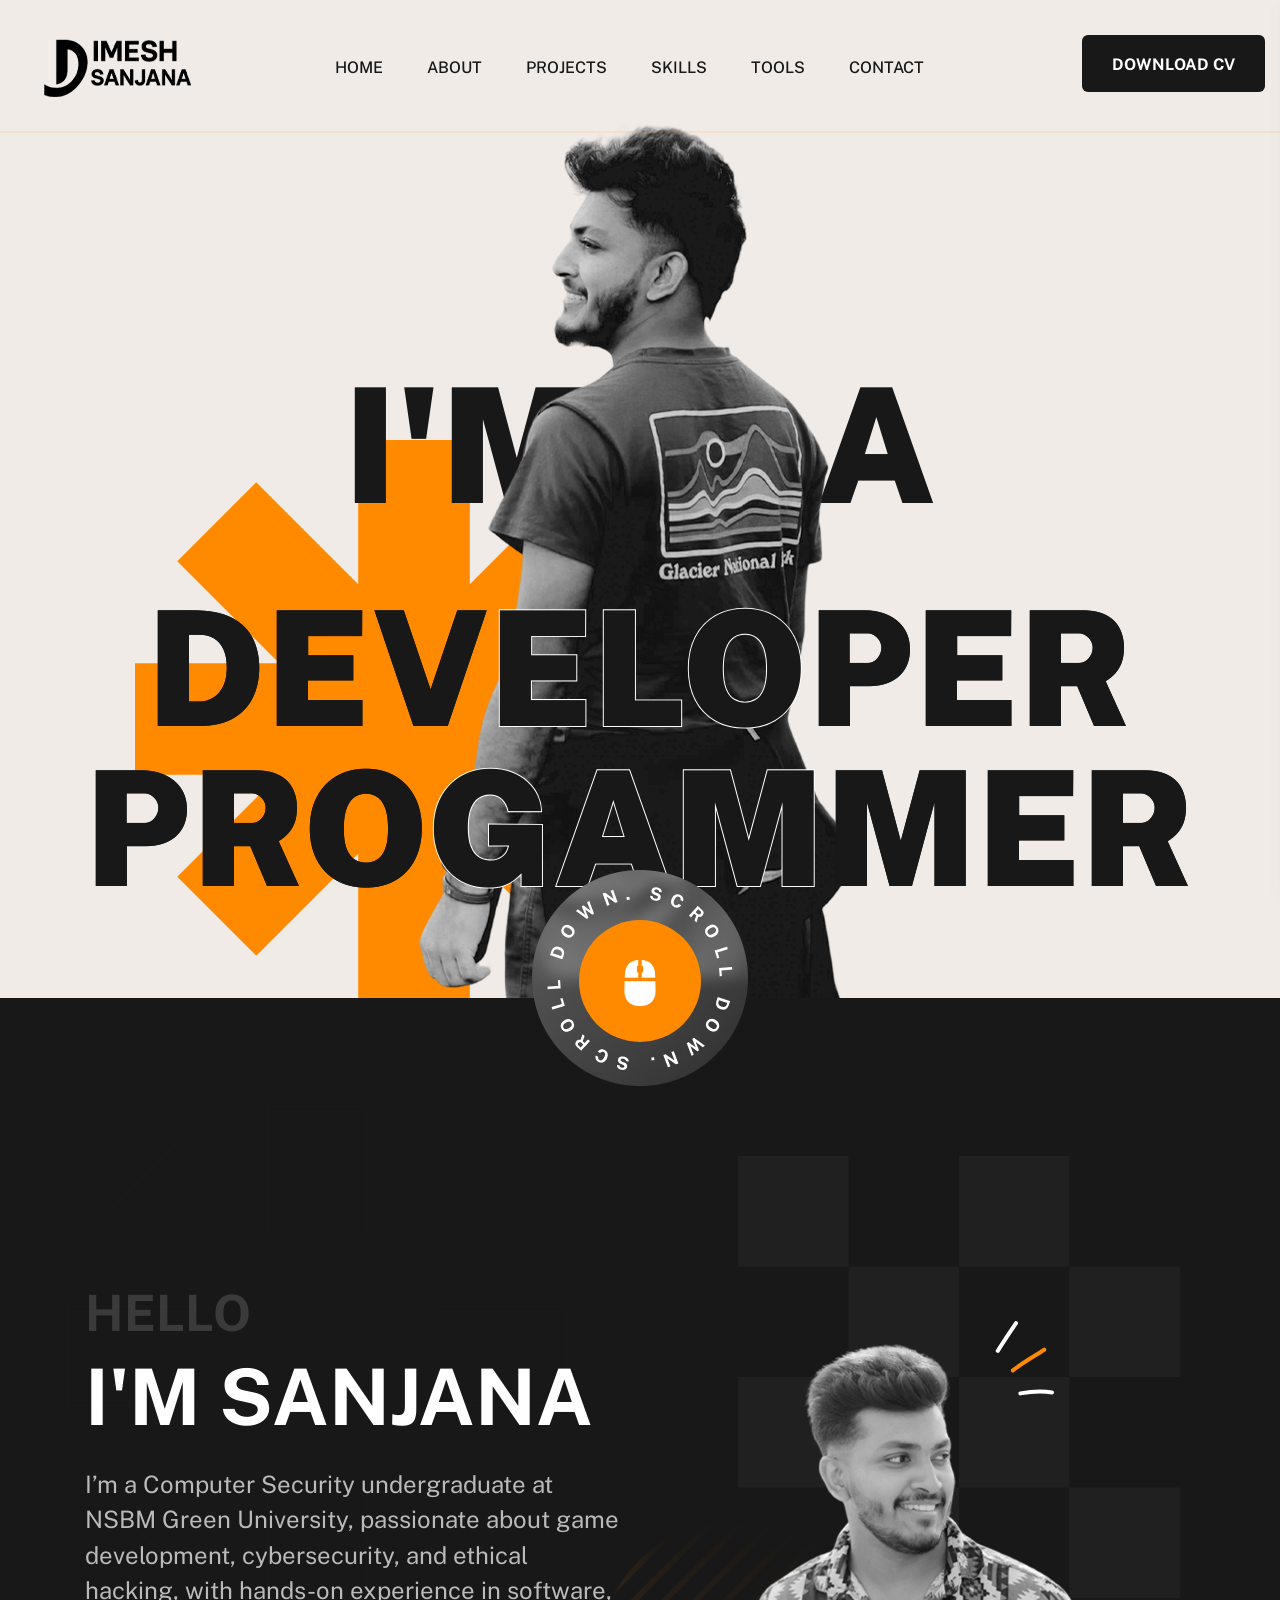
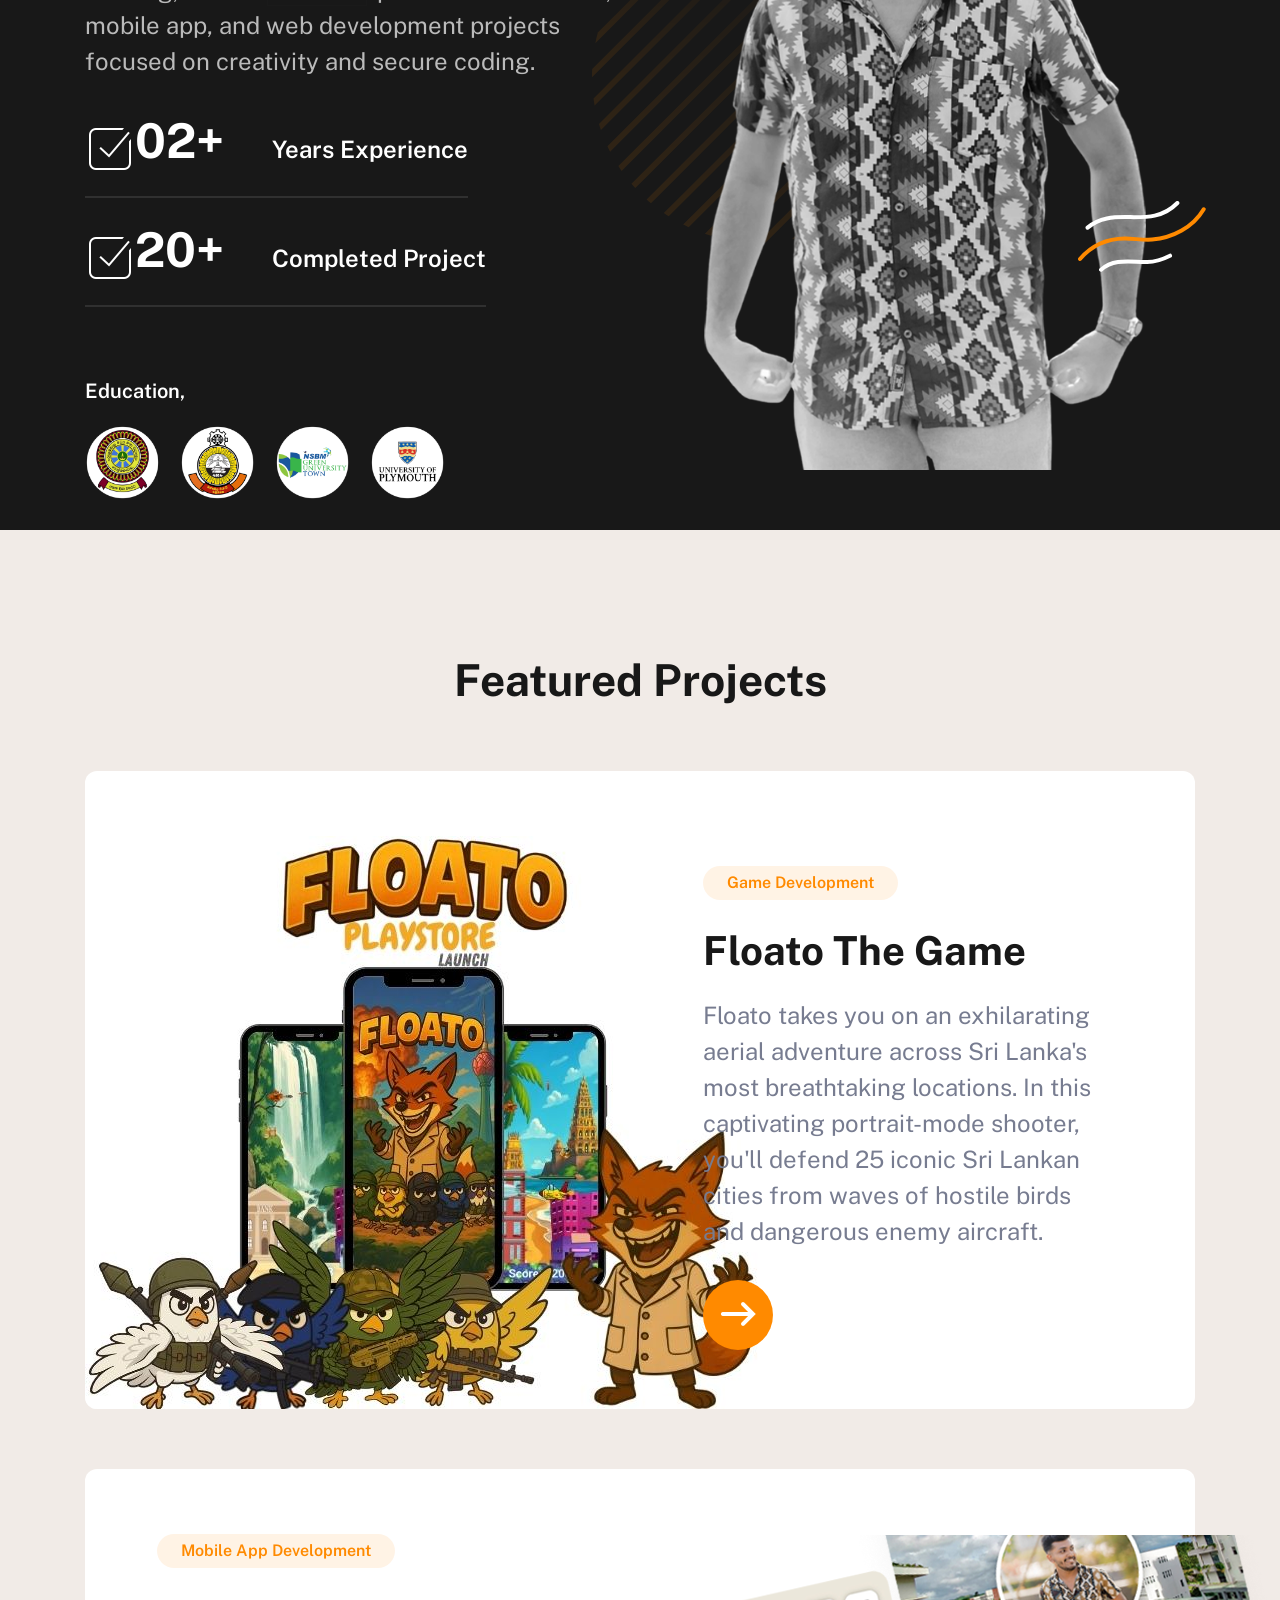
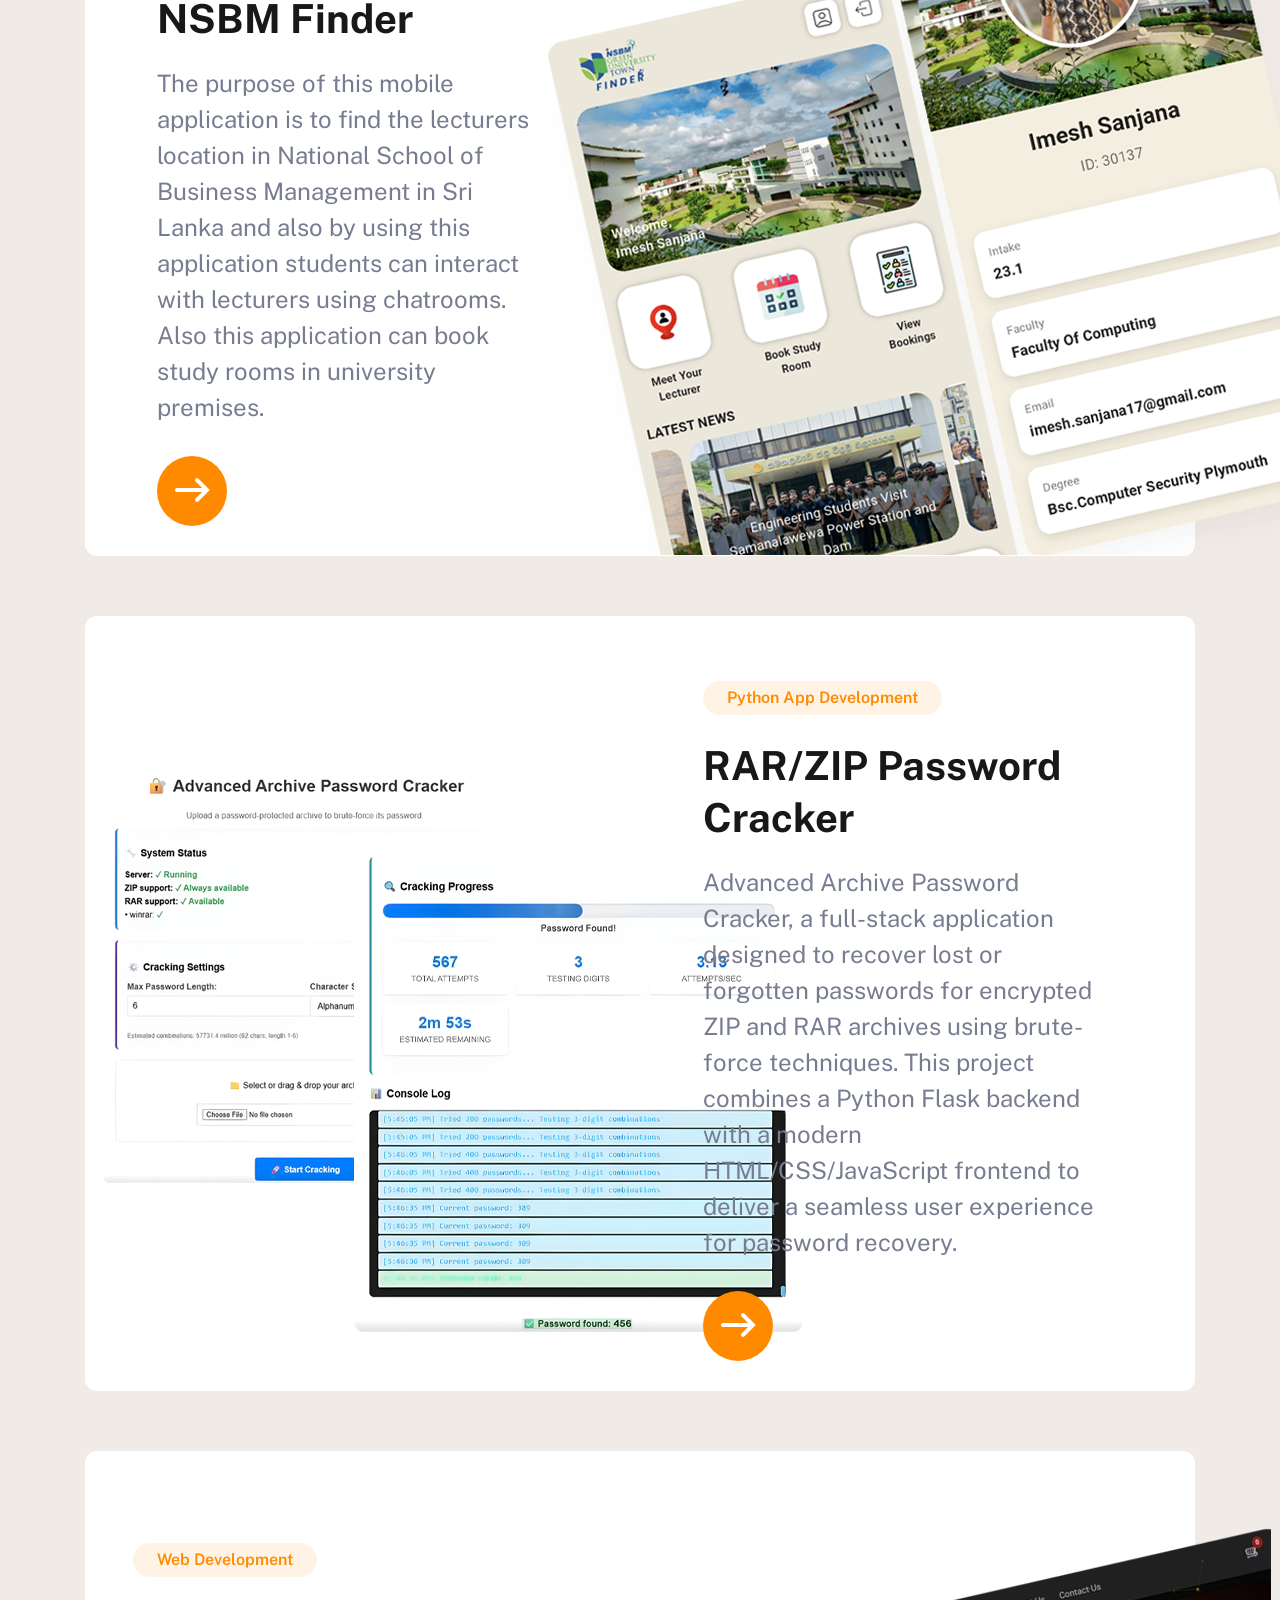
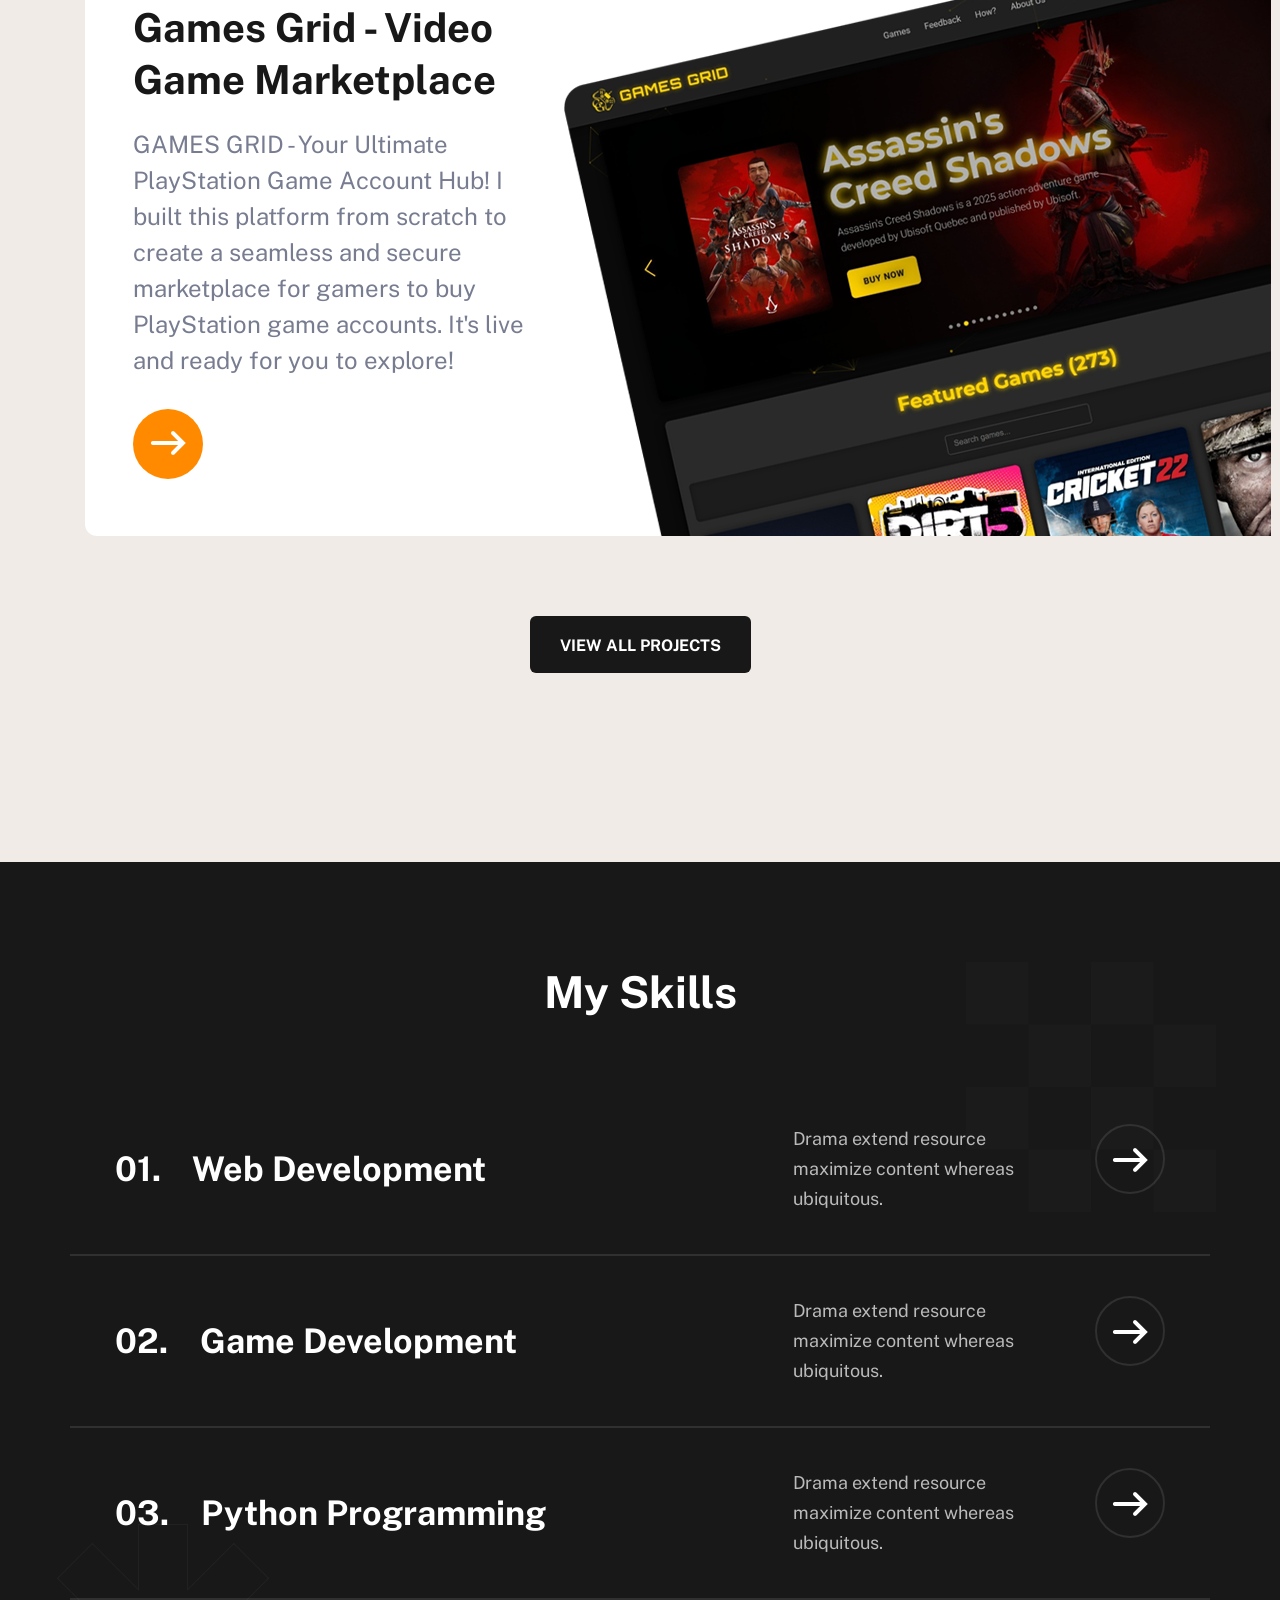
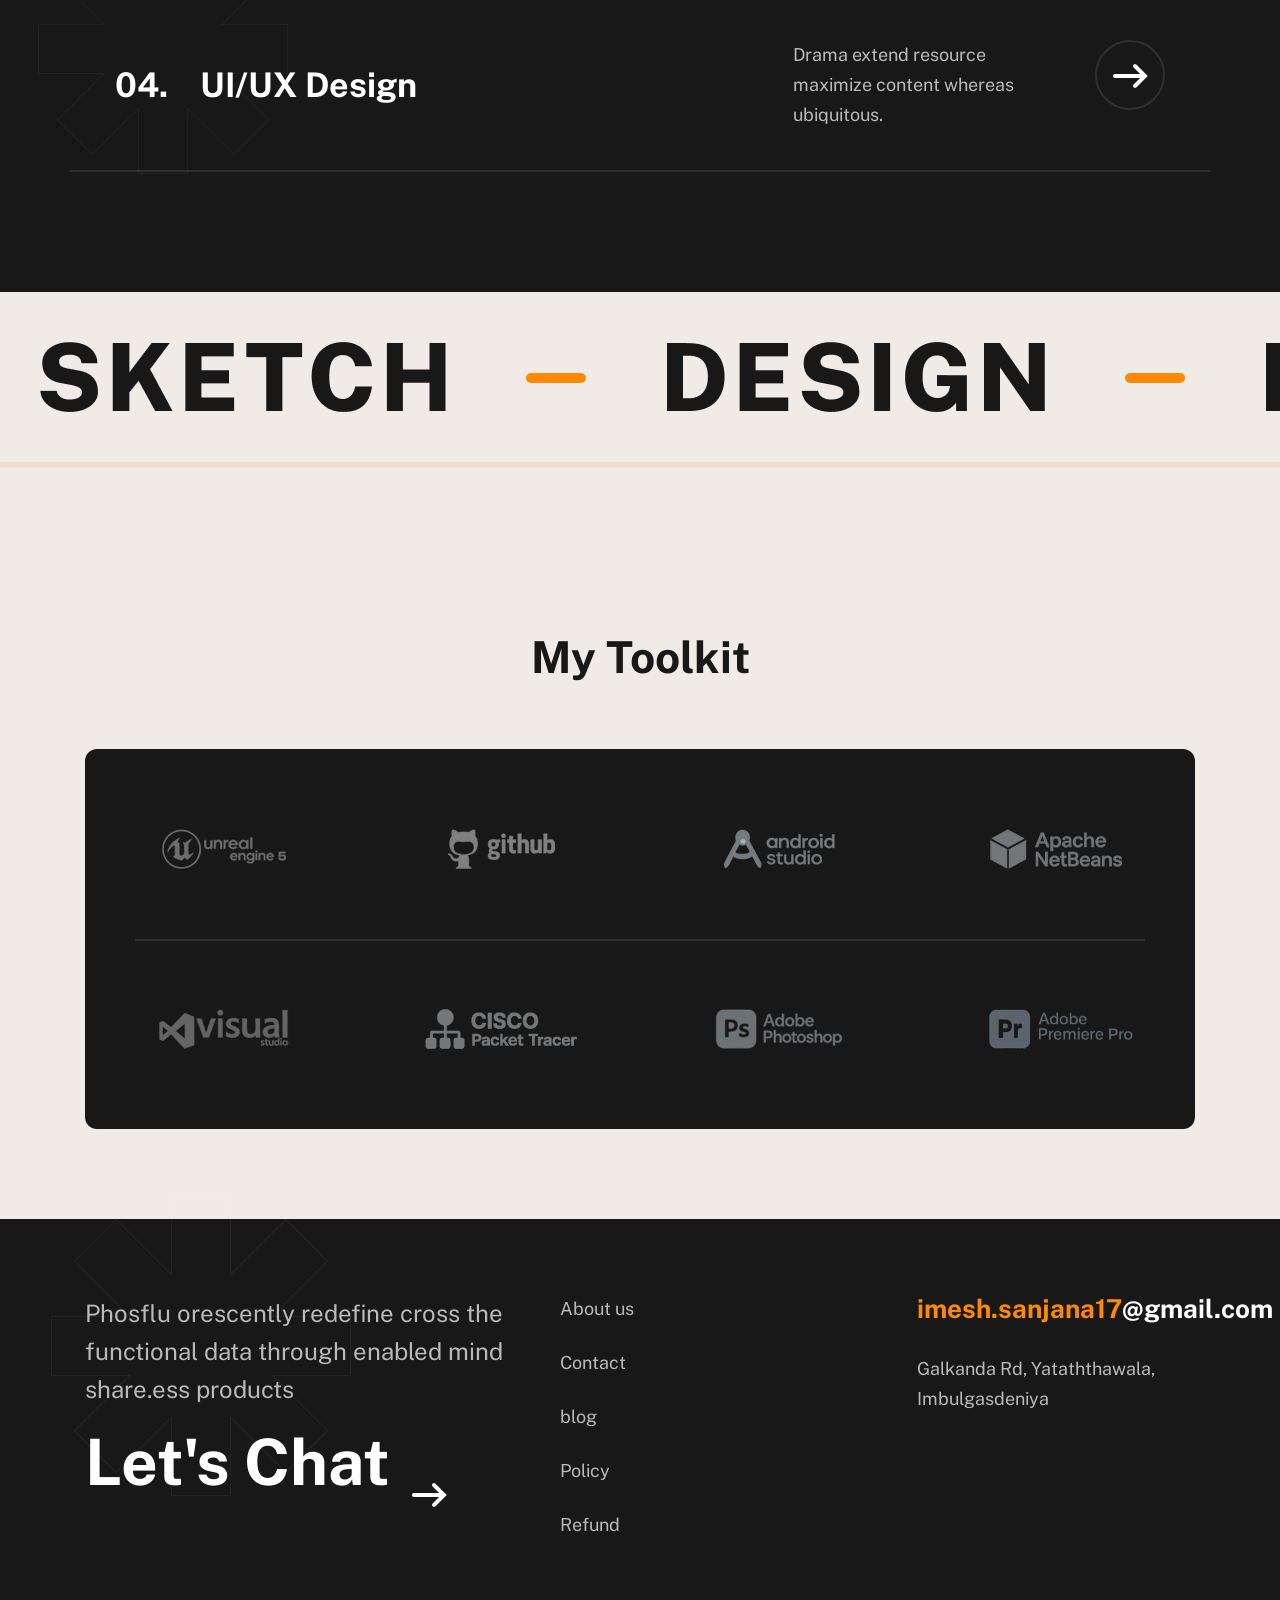
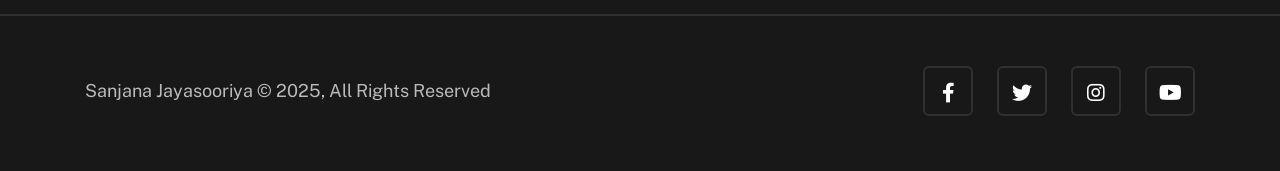
==== index.html @ 22bbf2f5 "nav bar replaced" ====
<!DOCTYPE html>
<html class="no-js" lang="en">

<head>
	<meta charset="utf-8" />
	<meta http-equiv="x-ua-compatible" content="ie=edge" />
	<meta name="keywords"
		content="agency, photography, business, company, consulting, corporate, creative, designer, digital marketing, elementor, industry, portfolio, studio, web design">
	<meta name="description"
		content="Qurifolio - Personal Portfolio HTML5 Template for all kinds of business, modern, multipurpose, personal, marketing,portfolio, online bussines, Ecommerce, Shop,website">
	<title>Portfolio - Imesh Sanjana</title>
	<meta property="og:site_name" content="Logistics">
	<meta property="og:url" content="">
	<meta property="og:type" content="website">
	<meta property="og:title" content="Qurifolio - Personal Portfolio HTML5 Template">
	<meta name='og:image' content='images/assets/ogg.png'>
	<!-- For IE -->
	<meta http-equiv="X-UA-Compatible" content="IE=edge">
	<!-- For Resposive Device -->
	<meta name="viewport" content="width=device-width, initial-scale=1.0">
	<!-- For Window Tab Color -->
	<!-- Chrome, Firefox OS and Opera -->
	<meta name="theme-color" content="#913BFF">
	<!-- Windows Phone -->
	<meta name="msapplication-navbutton-color" content="#913BFF">
	<!-- iOS Safari -->
	<meta name="apple-mobile-web-app-status-bar-style" content="#913BFF">

	<!-- <link rel="manifest" href="site.webmanifest" /> -->
	<link rel="shortcut icon" type="image/x-icon" href="/assets/img/favicon.png" />
	<!-- Place favicon.ico in the root directory -->

	<!-- CSS here -->
	<link rel="stylesheet" href="assets/css/bootstrap.min.css" />
	<link rel="stylesheet" href="assets/fonts/bootstrap-icons/font-css.css" />
	<link rel="stylesheet" href="assets/css/animate.min.css" />
	<link rel="stylesheet" href="assets/css/slick.css" />
	<link rel="stylesheet" href="assets/css/all.min.css" />
	<link rel="stylesheet" href="assets/css/nice-select.css" />
	<link rel="stylesheet" href="assets/css/magnific-popup.css" />
	<link rel="stylesheet" href="assets/css/metisMenu.css" />
	<link rel="stylesheet" href="assets/css/aos.css" />
	<link rel="stylesheet" href="assets/css/spacing.css" />
	<link rel="stylesheet" href="assets/css/main.css" />
	
	<style>
	/* Smooth scrolling for the entire page */
	html {
		scroll-behavior: smooth;
	}
	</style>
</head>

<body class="light-bg">
	<!-- main-page-wrapper start -->
	<div class="main-page-wrapper">
		<!--[if lte IE 9]> <p class="browserupgrade"> You are using an <strong>outdated</strong> browser. Please <a href="https://browsehappy.com/">upgrade your browser</a> to improve your experience and security. </p> <![endif]-->

		<!-- Add your site or application content here -->



		<!-- preloader -->
		<div id="preloader">
			<div class="preloader">
				<span></span>
				<span></span>
			</div>
		</div>
		<!-- preloader end  -->


		<!-- offcanvas start  -->
		<div class="offcanvas offcanvas-top theme-bg" tabindex="-1" id="offcanvasTop">
			<div class="offcanvas-header">
				<a data-bs-dismiss="offcanvas" aria-label="Close">
					<i class="fas fa-times search-close" id="search-close"></i>
				</a>
			</div>
			<div class="offcanvas-body">
			</div>
		</div>
		<!-- offcanvas end  -->


		<!-- header-area start -->
		<header class="theme-main-menu theme-menu-one pt-35 pb-30">
			<div class="main-header-area">
				<div class="container-fluid">
					<div class="row align-items-center">
						<div class="col-xl-3 col-lg-2 col-6">
							<div class="logo-area">
								<a class="black-logo" href="#home"><img src="assets/img/logo/header-logo-1.png"
										alt="Header-logo"></a>
							</div>
						</div>
						<div class="col-xl-7 col-lg-7 col-6 d-none d-lg-block">
							<div class="main-menu d-none d-lg-block ps-xxl-5">
								<nav id="mobile-menu">
									<ul class="menu-list ps-0">
										<li>
											<a href="#home">Home</a>
										</li>
										<li>
											<a href="#about">About</a>
										</li>
										<li>
											<a href="#projects">Projects</a>
										</li>
										<li>
											<a href="#skills">Skills</a>
										</li>
										<li>
											<a href="#tools">Tools</a>
										</li>
										<li>
											<a href="#footer">Contact</a>
										</li>
									</ul>
								</nav>
							</div>
						</div>
						<div class="col-xl-2 col-lg-3 col-6">
							<div class="right-nav d-flex align-items-center justify-content-end">
								<div class="quote__btn d-none d-sm-inline-block">
									<a href="#" class="ht_btn">Download CV</a>
								</div>
								<div class="search-area me-4 d-none">
									<a class="search_input" href="#" data-bs-toggle="offcanvas"
										data-bs-target="#offcanvasTop" aria-controls="offcanvasTop">
										<i class="bi bi-search"></i>
									</a>
								</div>
								<div class="hamburger-menu d-lg-none d-md-inline-block ms-3">
									<a class="round-menu" href="javascript:void(0);">
										<div class="line"></div>
									</a>
								</div>
							</div>
						</div>
					</div>
				</div>
			</div>
			<!-- /.theme-main-menu -->
		</header>
		<!-- header-area end -->

		<!-- slide-bar start -->
		<aside class="slide-bar">
			<div class="close-mobile-menu">
				<a href="javascript:void(0);">
					<i class="fas fa-times"></i>
				</a>
			</div>
			<!-- offset-sidebar start -->
			<div class="offset-sidebar">
				<div class="offset-widget offset-logo mb-30">
					<a href="#home">
						<img src="assets/img/logo/header-logo-2.png" alt="logo">
					</a>
				</div>
				<div class="mobile-menu"></div>
				<div class="offset-widget mb-40">
				</div>
				<!-- <div class="login-btn text-center">
					<a class="ht_btn w-100" href="login.html">Login</a>
				</div> -->
			</div>
			<!-- offset-sidebar end -->

		</aside>
		<div class="body-overlay"></div>
		<!-- slide-bar end -->

		<main>
			<!-- theme-main-banner start -->
			<section id="home" class="theme-main-banner position-relative pt-100 mt-265 pb-165 mt-md-100 pb-md-10">
				<div class="inner-content text-center pb-300 pb-md-10">
					<h1><span class="title-one">I'm ... A</span></h1> 
				</div>
				<div class="title-wrapper">
					<div class="title-two" data-text="Developer">Dev<span class="clipping-text">elo</span>per</div>
					<div class="title-two" data-text="Progammer">Pro<span class="clipping-text">gam</span>mer</div>
				</div>
				<div class="author-thumb">
					<img class="d-none d-lg-inline-block" src="assets/img/hero/author-thumb-1.png" alt="author">
					<img class="d-lg-none d-inline-block" src="assets/img/hero/author-md.png" alt="author">
				</div>
				<img class="shape_01 d-none d-lg-inline-block" src="assets/img/shape/star-1.svg" alt="shape">

				<a class="scroll-btn" href="#about">
					<img class="bg-round" src="assets/img/hero/sbutton.png" alt="shape">
					<div class="icon">
						<i class="bi bi-mouse"></i>
					</div>
				</a>
			</section>
			<!-- theme-main-banner end -->

			<!-- about-section start -->
			<section id="about"
    class="black-bg about-section black-soft-bg position-relative pt-285 pt-md-200 pt-xs-150">
    <img class="shape-01" src="assets/img/shape/star-2.svg" alt="">
    <img class="shape-02" src="assets/img/shape/square.svg" alt="shape">
    <div class="container">
        <div class="row align-items-center">
            <div class="col-lg-6">
                <div class="about-text-wrapper mb-30">
                    <div class="sub-title">Hello</div>
                    <h2 class="name-title mb-15">I'm Sanjana</h2>
                    <p>I’m a Computer Security undergraduate at NSBM Green University, passionate about game development, cybersecurity, and ethical hacking, with hands-on experience in software, mobile app, and web development projects focused on creativity and secure coding.</p>
                    <ul class="text-list">
                        <li><span>02+</span> Years Experience</li>
                        <li><span>20+</span> Completed Project</li>
                    </ul>
                    <div class="college-logos">
                        <h4 class="logo-title">Education,</h4>
                        <div class="logo-grid">
                            <img src="assets/img/logo/central.png" alt="College Logo 1">
                            <img src="assets/img/logo/pinnawala.png" alt="College Logo 2">
                            <img src="assets/img/logo/nsbm.png" alt="College Logo 3">
							<img src="assets/img/logo/plymouth.png" alt="College Logo 4">
                        </div>
                    </div>
                </div>
            </div>
            <div class="col-lg-6">
                <div class="about-img-wrapper">
                    <img class="img-fluid" src="assets/img/about/about-1.png" alt="about">
                    <img class="shape-03" src="assets/img/shape/round-bg-1.svg" alt="shape">
                    <img class="shape-04" src="assets/img/shape/pattern-1.svg" alt="shape">
                    <img class="shape-05" src="assets/img/shape/pattern-2.svg" alt="shape">
                </div>
            </div>
        </div>
    </div>
</section>
			<!-- about-section end -->

			<!-- project-section start -->
			<section id="projects" class="project-section pt-120 pb-180 pt-100 pb-lg-100">
				<div class="container">
					<h2 class="wrapper-title text-center mb-60">Featured Projects</h2>
					<div class="text-wrapper white-bg pt-65 mb-60">
						<div class="row align-items-center">
							<div class="col-lg-6 order-lg-2">
								<div class="text-wrapper-one ps-3 px-xl-5 me-xl-5 ms-xxl-4 mb-30">
									<div class="upper-title mb-25">Game Development</div>
									<h2 class="section-title mb-20">Floato The Game</h2>
									<p>Floato takes you on an exhilarating aerial adventure across Sri Lanka's most breathtaking locations. In this captivating portrait-mode shooter, you'll defend 25 iconic Sri Lankan cities from waves of hostile birds and dangerous enemy aircraft.
										</p>
									<a class="ht-btn-two" href="floato.html"><i
											class="bi bi-arrow-up-right"></i></a>
								</div>
							</div>
							<div class="col-lg-6">
								<div class="text-img">
									<img src="assets/img/gallery/img-1.jpg" alt="gallery">
								</div>
							</div>
						</div>
					</div>
					<div class="text-wrapper white-bg pt-65 mb-60">
						<div class="row align-items-center">
							<div class="col-xl-5 col-lg-6">
								<div class="text-wrapper-one ps-3 ps-lg-5 ms-xl-4 mb-30">
									<div class="upper-title mb-25">Mobile App Development</div>
									<h2 class="section-title mb-20">NSBM Finder</h2>
									<p>The purpose of this mobile application is to find the lecturers location in National School of Business Management in Sri Lanka and also by using this application students can interact with lecturers using chatrooms. Also this application can book study rooms in university premises.</p>
									<a class="ht-btn-two" href="project-details.html"><i
											class="bi bi-arrow-up-right"></i></a>
								</div>
							</div>
							<div class="col-xl-7 col-lg-6">
								<div class="text-img">
									<img class="webdesign" src="assets/img/gallery/img-2.png" alt="gallery">
								</div>
							</div>
						</div>
					</div>
					<div class="text-wrapper white-bg pt-65 mb-60">
						<div class="row align-items-center">
							<div class="col-lg-6 order-lg-2">
								<div class="text-wrapper-one ps-3 px-xl-5 me-xl-5 ms-xxl-4 mb-30">
									<div class="upper-title mb-25">Python App Development</div>
									<h2 class="section-title mb-20">RAR/ZIP Password Cracker</h2>
									<p>Advanced Archive Password Cracker, a full-stack application designed to recover lost or forgotten passwords for encrypted ZIP and RAR archives using brute-force techniques. This project combines a Python Flask backend with a modern HTML/CSS/JavaScript frontend to deliver a seamless user experience for password recovery.</p>
									<a class="ht-btn-two" href="project-details.html"><i
											class="bi bi-arrow-up-right"></i></a>
								</div>
							</div>
							<div class="col-lg-6">
								<div class="text-img">
									<img src="assets/img/gallery/img-4.png" alt="gallery">
								</div>
							</div>
						</div>
					</div>
					<div class="text-wrapper white-bg pt-65 mb-60">
						<div class="row align-items-center">
							<div class="col-xl-5 col-lg-6">
								<div class="text-wrapper-one ps-3 ps-lg-5 ms-xxl-4 mb-30">
									<div class="upper-title mb-25">Web Development</div>
									<h2 class="section-title mb-20">Games Grid - Video Game Marketplace</h2>
									<p>GAMES GRID - Your Ultimate PlayStation Game Account Hub!
I built this platform from scratch to create a seamless and secure marketplace for gamers to buy PlayStation game accounts. It's live and ready for you to explore!</p>
									<a class="ht-btn-two" href="project-details.html"><i
											class="bi bi-arrow-up-right"></i></a>
								</div>
							</div>
							<div class="col-xl-7 col-lg-6">
								<div class="text-img tex-lg-end">
									<img src="assets/img/gallery/img-3.png" alt="gallery">
								</div>
							</div>
						</div>
					</div>
					<div class="row">
						<div class="col-12 text-center mt-20">
							<a href="projects.html" class="ht_btn">View All
								Projects</a>
						</div>
					</div>
				</div>
			</section>
			<!-- project-section end -->

			<!-- skills-section start -->
			<section id="skills" class="black-bg skills-secion black-soft-bg position-relative pt-100 pb-120">
				<img class="shape-1a" src="assets/img/shape/star-5.png" alt="shape">
				<img class="shape-2a" src="assets/img/shape/square.svg" alt="shape">
				<div class="container">
					<h2 class="wrapper-title text-white mb-60 text-center">My Skills</h2>
					<div class="row skills-wrapper align-items-center">
						<div class="col-lg-7">
							<div class="skills-name">
								<div class="img-holder">
									<img src="assets/img/gallery/img-5.png" alt="gallery">
								</div>
								<span class="me-md-4">01.</span> Web Development
							</div>
						</div>
						<div class="col-lg-5">
							<div class="skills-desc d-sm-flex justify-content-between">
								<p class="ms-xl-5">Drama extend resource maximize content whereas ubiquitous.</p>
								<a class="ht-btn-two ms-sm-4" href="#"><i class="bi bi-arrow-up-right"></i></a>
							</div>
						</div>
					</div>
					<div class="row skills-wrapper align-items-center">
						<div class="col-lg-7">
							<div class="skills-name">
								<div class="img-holder">
									<img src="assets/img/gallery/img-6.png" alt="gallery">
								</div>
								<span class="me-md-4">02.</span> Game Development
							</div>
						</div>
						<div class="col-lg-5">
							<div class="skills-desc d-sm-flex justify-content-between">
								<p class="ms-xl-5">Drama extend resource maximize content whereas ubiquitous.</p>
								<a class="ht-btn-two ms-sm-4" href="#"><i class="bi bi-arrow-up-right"></i></a>
							</div>
						</div>
					</div>
					<div class="row skills-wrapper align-items-center">
						<div class="col-lg-7">
							<div class="skills-name">
								<div class="img-holder">
									<img src="assets/img/gallery/img-7.png" alt="gallery">
								</div>
								<span class="me-md-4">03.</span> Python Programming
							</div>
						</div>
						<div class="col-lg-5">
							<div class="skills-desc d-sm-flex justify-content-between">
								<p class="ms-xl-5">Drama extend resource maximize content whereas ubiquitous.</p>
								<a class="ht-btn-two ms-sm-4" href="#"><i class="bi bi-arrow-up-right"></i></a>
							</div>
						</div>
					</div>
					<div class="row skills-wrapper align-items-center">
						<div class="col-lg-7">
							<div class="skills-name">
								<div class="img-holder">
									<img src="assets/img/gallery/img-8.png" alt="gallery">
								</div>
								<span class="me-md-4">04.</span> UI/UX Design
							</div>
						</div>
						<div class="col-lg-5">
							<div class="skills-desc d-sm-flex justify-content-between">
								<p class="ms-xl-5">Drama extend resource maximize content whereas ubiquitous.</p>
								<a class="ht-btn-two ms-sm-4" href="#"><i class="bi bi-arrow-up-right"></i></a>
							</div>
						</div>
					</div>
					</div>
				</div>
			</section>
			<!-- skills-section end -->

			<!-- Tools-section start -->
			<section id="tools" class="partners-section pb-90 pb-lg-30">
				<div class="logos container-border">
					<div class="logos-slide">
						<div class="items"> <img src="assets/img/brand/brand-1.png" alt="brand"></div>
						<div class="items"><img src="assets/img/brand/brand-line-1.svg" alt="brand"></div>
						<div class="items"><img src="assets/img/brand/brand-2.png" alt="brand"></div>
						<div class="items"> <img src="assets/img/brand/brand-line-1.svg" alt="brand"></div>
						<div class="items"><img src="assets/img/brand/brand-3.png" alt="brand"></div>
						<div class="items"><img src="assets/img/brand/brand-line-1.svg" alt="brand"></div>
					</div>
					<div class="logos-slide">
						<div class="items"> <img src="assets/img/brand/brand-1.png" alt="brand"></div>
						<div class="items"><img src="assets/img/brand/brand-line-1.svg" alt="brand"></div>
						<div class="items"><img src="assets/img/brand/brand-2.png" alt="brand"></div>
						<div class="items"> <img src="assets/img/brand/brand-line-1.svg" alt="brand"></div>
						<div class="items"><img src="assets/img/brand/brand-3.png" alt="brand"></div>
						<div class="items"><img src="assets/img/brand/brand-line-1.svg" alt="brand"></div>
					</div>
				</div>
				<div class="container pt-160 pt-lg-100">
					<h2 class="wrapper-title text-center mb-60">My Toolkit</h2>
					<div class="brand-wrapper black-bg">
						<div class="row text-center">
							<div class="col">
								<img src="assets/img/brand/brand-4.png" alt="brand">
							</div>
							<div class="col d-none d-md-inline-block">
								<img src="assets/img/brand/brand-5.png" alt="brand">
							</div>
							<div class="col d-none d-md-inline-block">
								<img src="assets/img/brand/brand-6.png" alt="brand">
							</div>
							<div class="col d-none d-lg-inline-block">
								<img src="assets/img/brand/brand-7.png" alt="brand">
							</div>
						</div>
						<div class="row text-center row-divider">
							<div class="col">
								<img src="assets/img/brand/brand-8.png" alt="brand">
							</div>
							<div class="col d-none d-md-inline-block">
								<img src="assets/img/brand/brand-9.png" alt="brand">
							</div>
							<div class="col d-none d-md-inline-block">
								<img src="assets/img/brand/brand-10.png" alt="brand">
							</div>
							<div class="col d-none d-lg-inline-block">
								<img src="assets/img/brand/brand-11.png" alt="brand">
							</div>
						</div>
					</div>
				</div>
			</section>
			<!-- partners-section end -->

			<!-- contact-section end -->
		</main>


		<!--footer-area start-->
		<footer id="footer" class="black-bg footer-area-one position-relative">
			<div class="footer-wrapper-one pt-75 pb-20">
				<img src="assets/img/shape/star-5.png" alt="" class="shape-01s">
				<div class="container">
					<div class="row">
						<div class="col-xl-5 col-lg-5 col-md-8">
							<div class="footer-widget mb-30">
								<p class="footer-desc">Phosflu orescently redefine cross the functional data through
									enabled mind
									share.ess
									products</p>
								<a class="chatbot" href="#contact">Let's Chat <i
										class="bi bi-arrow-up-right"></i></a>
							</div>
						</div>
						<div class="col-xl-3 col-lg-3 col-md-4">
							<div class="footer-widget ps-xxl-5 ms-xxl-5 mb-30">
								<ul class="style-none">
									<li>
										<a href="#about">About us</a>
									</li>
									<li>
										<a href="#contact">Contact </a>
									</li>
									<li>
										<a href="blog.html">blog</a>
									</li>
									<li>
										<a href="#contact">Policy</a>
									</li>
									<li>
										<a href="#contact">Refund</a>
									</li>
								</ul>
							</div>
						</div>
						<div class="col-xl-4 col-lg-4 col-md-6">
							<div class="footer-widget mb-30 ms-xl-5 ps-xl-4">
								<a class="mail d-block mb-30" href="mailto:Qurifolio@example.com"><span
										class="text-theme">imesh.sanjana17</span>@gmail.com</a>
								<address>Galkanda Rd, Yataththawala,
									Imbulgasdeniya</address>
							</div>
						</div>
					</div>
				</div>
			</div>
			<div class="copyright-area pt-50 pb-25">
				<div class="container">
					<div class="row align-items-center">
						<div class="col-xl-6 col-lg-6 text-lg-start text-center">
							<div class="copyright-text mb-30">
								<p>Sanjana Jayasooriya © 2025, All Rights Reserved</p>
							</div>
						</div>
						<div class="col-xl-6 col-lg-6 text-lg-end text-center">
							<div class="social-media mb-30">
								<a href="#"><i class="fab fa-facebook-f"></i></a>
								<a href="#"><i class="fab fa-twitter"></i></a>
								<a href="#"><i class="fab fa-instagram"></i></a>
								<a href="#"><i class="fab fa-youtube"></i></a>
							</div>
						</div>
					</div>
				</div>
			</div>
		</footer>
		<!--footer-area end-->

		<!--scrollToTopBtn end-->
		<a id="scrollToTopBtn" class="progress-wrap">
			<i class="bi bi-arrow-up"></i>
		</a>


	</div>
	<!-- main-page-wrapper end -->



	<!-- JS here -->

	<script src="assets/js/vendor/jquery-2.2.4.min.js"></script>
	<script src="assets/js/vendor/popper.min.js"></script>
	<script src="assets/js/vendor/bootstrap.min.js"></script>
	<script src="assets/js/jquery.meanmenu.js"></script>
	<script src="assets/js/slick.min.js"></script>
	<script src="assets/js/jquery.easypiechart.min.js"></script>
	<script src="assets/js/jquery.counterup.min.js"></script>
	<script src="assets/js/jquery.magnific-popup.min.js"></script>
	<script src="assets/js/metisMenu.min.js"></script>
	<script src="assets/js/wow.min.js"></script>
	<script src="assets/js/jquery.waypoints.min.js"></script>
	<script src="assets/js/simpleParallax.min.js"></script>
	<script src="assets/js/aos.js"></script>
	<script src="assets/js/lenis.min.js"></script>
	<script src="assets/js/jquery.nice-select.min.js"></script>


	<!--Custom JS here -->
	<script src="assets/js/main.js"></script>

	<!-- Custom smooth scroll script -->
	<script>
	// Smooth scroll for navigation links
	document.querySelectorAll('a[href^="#"]').forEach(anchor => {
		anchor.addEventListener('click', function (e) {
			e.preventDefault();
			const target = document.querySelector(this.getAttribute('href'));
			if (target) {
				target.scrollIntoView({
					behavior: 'smooth',
					block: 'start'
				});
			}
		});
	});

	// Update mobile menu links for smooth scrolling
	document.addEventListener('DOMContentLoaded', function() {
			
			// Add smooth scroll to mobile menu links
			mobileMenuContainer.querySelectorAll('a[href^="#"]').forEach(anchor => {
				anchor.addEventListener('click', function (e) {
					e.preventDefault();
					const target = document.querySelector(this.getAttribute('href'));
					if (target) {
						target.scrollIntoView({
							behavior: 'smooth',
							block: 'start'
						});
						// Close mobile menu after clicking
						document.querySelector('.slide-bar').classList.remove('show');
						document.querySelector('.body-overlay').classList.remove('active');
					}
				});
			});
		}
	);
	</script>


</body>
</html>
---- assets/fonts/bootstrap-icons/font-css.css ----
@font-face {
  font-family: "bootstrap-icons";
  src: url("fonts/bootstrap-icons.woff2") format("woff2"),
url("fonts/bootstrap-icons.woff") format("woff");
}

[class^="bi-"]::before,
[class*=" bi-"]::before {
  display: inline-block;
  font-family: bootstrap-icons !important;
  font-style: normal;
  font-weight: normal !important;
  font-variant: normal;
  text-transform: none;
  line-height: 1;
  vertical-align: -.125em;
  -webkit-font-smoothing: antialiased;
  -moz-osx-font-smoothing: grayscale;
}

.bi-alarm-fill::before { content: "\f101"; }
.bi-alarm::before { content: "\f102"; }
.bi-align-bottom::before { content: "\f103"; }
.bi-align-center::before { content: "\f104"; }
.bi-align-end::before { content: "\f105"; }
.bi-align-middle::before { content: "\f106"; }
.bi-align-start::before { content: "\f107"; }
.bi-align-top::before { content: "\f108"; }
.bi-alt::before { content: "\f109"; }
.bi-app-indicator::before { content: "\f10a"; }
.bi-app::before { content: "\f10b"; }
.bi-archive-fill::before { content: "\f10c"; }
.bi-archive::before { content: "\f10d"; }
.bi-arrow-90deg-down::before { content: "\f10e"; }
.bi-arrow-90deg-left::before { content: "\f10f"; }
.bi-arrow-90deg-right::before { content: "\f110"; }
.bi-arrow-90deg-up::before { content: "\f111"; }
.bi-arrow-bar-down::before { content: "\f112"; }
.bi-arrow-bar-left::before { content: "\f113"; }
.bi-arrow-bar-right::before { content: "\f114"; }
.bi-arrow-bar-up::before { content: "\f115"; }
.bi-arrow-clockwise::before { content: "\f116"; }
.bi-arrow-counterclockwise::before { content: "\f117"; }
.bi-arrow-down-circle-fill::before { content: "\f118"; }
.bi-arrow-down-circle::before { content: "\f119"; }
.bi-arrow-down-left-circle-fill::before { content: "\f11a"; }
.bi-arrow-down-left-circle::before { content: "\f11b"; }
.bi-arrow-down-left-square-fill::before { content: "\f11c"; }
.bi-arrow-down-left-square::before { content: "\f11d"; }
.bi-arrow-down-left::before { content: "\f11e"; }
.bi-arrow-down-right-circle-fill::before { content: "\f11f"; }
.bi-arrow-down-right-circle::before { content: "\f120"; }
.bi-arrow-down-right-square-fill::before { content: "\f121"; }
.bi-arrow-down-right-square::before { content: "\f122"; }
.bi-arrow-down-right::before { content: "\f123"; }
.bi-arrow-down-short::before { content: "\f124"; }
.bi-arrow-down-square-fill::before { content: "\f125"; }
.bi-arrow-down-square::before { content: "\f126"; }
.bi-arrow-down-up::before { content: "\f127"; }
.bi-arrow-down::before { content: "\f128"; }
.bi-arrow-left-circle-fill::before { content: "\f129"; }
.bi-arrow-left-circle::before { content: "\f12a"; }
.bi-arrow-left-right::before { content: "\f12b"; }
.bi-arrow-left-short::before { content: "\f12c"; }
.bi-arrow-left-square-fill::before { content: "\f12d"; }
.bi-arrow-left-square::before { content: "\f12e"; }
.bi-arrow-left::before { content: "\f12f"; }
.bi-arrow-repeat::before { content: "\f130"; }
.bi-arrow-return-left::before { content: "\f131"; }
.bi-arrow-return-right::before { content: "\f132"; }
.bi-arrow-right-circle-fill::before { content: "\f133"; }
.bi-arrow-right-circle::before { content: "\f134"; }
.bi-arrow-right-short::before { content: "\f135"; }
.bi-arrow-right-square-fill::before { content: "\f136"; }
.bi-arrow-right-square::before { content: "\f137"; }
.bi-arrow-right::before { content: "\f138"; }
.bi-arrow-up-circle-fill::before { content: "\f139"; }
.bi-arrow-up-circle::before { content: "\f13a"; }
.bi-arrow-up-left-circle-fill::before { content: "\f13b"; }
.bi-arrow-up-left-circle::before { content: "\f13c"; }
.bi-arrow-up-left-square-fill::before { content: "\f13d"; }
.bi-arrow-up-left-square::before { content: "\f13e"; }
.bi-arrow-up-left::before { content: "\f13f"; }
.bi-arrow-up-right-circle-fill::before { content: "\f140"; }
.bi-arrow-up-right-circle::before { content: "\f141"; }
.bi-arrow-up-right-square-fill::before { content: "\f142"; }
.bi-arrow-up-right-square::before { content: "\f143"; }
.bi-arrow-up-right::before { content: "\f144"; }
.bi-arrow-up-short::before { content: "\f145"; }
.bi-arrow-up-square-fill::before { content: "\f146"; }
.bi-arrow-up-square::before { content: "\f147"; }
.bi-arrow-up::before { content: "\f148"; }
.bi-arrows-angle-contract::before { content: "\f149"; }
.bi-arrows-angle-expand::before { content: "\f14a"; }
.bi-arrows-collapse::before { content: "\f14b"; }
.bi-arrows-expand::before { content: "\f14c"; }
.bi-arrows-fullscreen::before { content: "\f14d"; }
.bi-arrows-move::before { content: "\f14e"; }
.bi-aspect-ratio-fill::before { content: "\f14f"; }
.bi-aspect-ratio::before { content: "\f150"; }
.bi-asterisk::before { content: "\f151"; }
.bi-at::before { content: "\f152"; }
.bi-award-fill::before { content: "\f153"; }
.bi-award::before { content: "\f154"; }
.bi-back::before { content: "\f155"; }
.bi-backspace-fill::before { content: "\f156"; }
.bi-backspace-reverse-fill::before { content: "\f157"; }
.bi-backspace-reverse::before { content: "\f158"; }
.bi-backspace::before { content: "\f159"; }
.bi-badge-3d-fill::before { content: "\f15a"; }
.bi-badge-3d::before { content: "\f15b"; }
.bi-badge-4k-fill::before { content: "\f15c"; }
.bi-badge-4k::before { content: "\f15d"; }
.bi-badge-8k-fill::before { content: "\f15e"; }
.bi-badge-8k::before { content: "\f15f"; }
.bi-badge-ad-fill::before { content: "\f160"; }
.bi-badge-ad::before { content: "\f161"; }
.bi-badge-ar-fill::before { content: "\f162"; }
.bi-badge-ar::before { content: "\f163"; }
.bi-badge-cc-fill::before { content: "\f164"; }
.bi-badge-cc::before { content: "\f165"; }
.bi-badge-hd-fill::before { content: "\f166"; }
.bi-badge-hd::before { content: "\f167"; }
.bi-badge-tm-fill::before { content: "\f168"; }
.bi-badge-tm::before { content: "\f169"; }
.bi-badge-vo-fill::before { content: "\f16a"; }
.bi-badge-vo::before { content: "\f16b"; }
.bi-badge-vr-fill::before { content: "\f16c"; }
.bi-badge-vr::before { content: "\f16d"; }
.bi-badge-wc-fill::before { content: "\f16e"; }
.bi-badge-wc::before { content: "\f16f"; }
.bi-bag-check-fill::before { content: "\f170"; }
.bi-bag-check::before { content: "\f171"; }
.bi-bag-dash-fill::before { content: "\f172"; }
.bi-bag-dash::before { content: "\f173"; }
.bi-bag-fill::before { content: "\f174"; }
.bi-bag-plus-fill::before { content: "\f175"; }
.bi-bag-plus::before { content: "\f176"; }
.bi-bag-x-fill::before { content: "\f177"; }
.bi-bag-x::before { content: "\f178"; }
.bi-bag::before { content: "\f179"; }
.bi-bar-chart-fill::before { content: "\f17a"; }
.bi-bar-chart-line-fill::before { content: "\f17b"; }
.bi-bar-chart-line::before { content: "\f17c"; }
.bi-bar-chart-steps::before { content: "\f17d"; }
.bi-bar-chart::before { content: "\f17e"; }
.bi-basket-fill::before { content: "\f17f"; }
.bi-basket::before { content: "\f180"; }
.bi-basket2-fill::before { content: "\f181"; }
.bi-basket2::before { content: "\f182"; }
.bi-basket3-fill::before { content: "\f183"; }
.bi-basket3::before { content: "\f184"; }
.bi-battery-charging::before { content: "\f185"; }
.bi-battery-full::before { content: "\f186"; }
.bi-battery-half::before { content: "\f187"; }
.bi-battery::before { content: "\f188"; }
.bi-bell-fill::before { content: "\f189"; }
.bi-bell::before { content: "\f18a"; }
.bi-bezier::before { content: "\f18b"; }
.bi-bezier2::before { content: "\f18c"; }
.bi-bicycle::before { content: "\f18d"; }
.bi-binoculars-fill::before { content: "\f18e"; }
.bi-binoculars::before { content: "\f18f"; }
.bi-blockquote-left::before { content: "\f190"; }
.bi-blockquote-right::before { content: "\f191"; }
.bi-book-fill::before { content: "\f192"; }
.bi-book-half::before { content: "\f193"; }
.bi-book::before { content: "\f194"; }
.bi-bookmark-check-fill::before { content: "\f195"; }
.bi-bookmark-check::before { content: "\f196"; }
.bi-bookmark-dash-fill::before { content: "\f197"; }
.bi-bookmark-dash::before { content: "\f198"; }
.bi-bookmark-fill::before { content: "\f199"; }
.bi-bookmark-heart-fill::before { content: "\f19a"; }
.bi-bookmark-heart::before { content: "\f19b"; }
.bi-bookmark-plus-fill::before { content: "\f19c"; }
.bi-bookmark-plus::before { content: "\f19d"; }
.bi-bookmark-star-fill::before { content: "\f19e"; }
.bi-bookmark-star::before { content: "\f19f"; }
.bi-bookmark-x-fill::before { content: "\f1a0"; }
.bi-bookmark-x::before { content: "\f1a1"; }
.bi-bookmark::before { content: "\f1a2"; }
.bi-bookmarks-fill::before { content: "\f1a3"; }
.bi-bookmarks::before { content: "\f1a4"; }
.bi-bookshelf::before { content: "\f1a5"; }
.bi-bootstrap-fill::before { content: "\f1a6"; }
.bi-bootstrap-reboot::before { content: "\f1a7"; }
.bi-bootstrap::before { content: "\f1a8"; }
.bi-border-all::before { content: "\f1a9"; }
.bi-border-bottom::before { content: "\f1aa"; }
.bi-border-center::before { content: "\f1ab"; }
.bi-border-inner::before { content: "\f1ac"; }
.bi-border-left::before { content: "\f1ad"; }
.bi-border-middle::before { content: "\f1ae"; }
.bi-border-outer::before { content: "\f1af"; }
.bi-border-right::before { content: "\f1b0"; }
.bi-border-style::before { content: "\f1b1"; }
.bi-border-top::before { content: "\f1b2"; }
.bi-border-width::before { content: "\f1b3"; }
.bi-border::before { content: "\f1b4"; }
.bi-bounding-box-circles::before { content: "\f1b5"; }
.bi-bounding-box::before { content: "\f1b6"; }
.bi-box-arrow-down-left::before { content: "\f1b7"; }
.bi-box-arrow-down-right::before { content: "\f1b8"; }
.bi-box-arrow-down::before { content: "\f1b9"; }
.bi-box-arrow-in-down-left::before { content: "\f1ba"; }
.bi-box-arrow-in-down-right::before { content: "\f1bb"; }
.bi-box-arrow-in-down::before { content: "\f1bc"; }
.bi-box-arrow-in-left::before { content: "\f1bd"; }
.bi-box-arrow-in-right::before { content: "\f1be"; }
.bi-box-arrow-in-up-left::before { content: "\f1bf"; }
.bi-box-arrow-in-up-right::before { content: "\f1c0"; }
.bi-box-arrow-in-up::before { content: "\f1c1"; }
.bi-box-arrow-left::before { content: "\f1c2"; }
.bi-box-arrow-right::before { content: "\f1c3"; }
.bi-box-arrow-up-left::before { content: "\f1c4"; }
.bi-box-arrow-up-right::before { content: "\f1c5"; }
.bi-box-arrow-up::before { content: "\f1c6"; }
.bi-box-seam::before { content: "\f1c7"; }
.bi-box::before { content: "\f1c8"; }
.bi-braces::before { content: "\f1c9"; }
.bi-bricks::before { content: "\f1ca"; }
.bi-briefcase-fill::before { content: "\f1cb"; }
.bi-briefcase::before { content: "\f1cc"; }
.bi-brightness-alt-high-fill::before { content: "\f1cd"; }
.bi-brightness-alt-high::before { content: "\f1ce"; }
.bi-brightness-alt-low-fill::before { content: "\f1cf"; }
.bi-brightness-alt-low::before { content: "\f1d0"; }
.bi-brightness-high-fill::before { content: "\f1d1"; }
.bi-brightness-high::before { content: "\f1d2"; }
.bi-brightness-low-fill::before { content: "\f1d3"; }
.bi-brightness-low::before { content: "\f1d4"; }
.bi-broadcast-pin::before { content: "\f1d5"; }
.bi-broadcast::before { content: "\f1d6"; }
.bi-brush-fill::before { content: "\f1d7"; }
.bi-brush::before { content: "\f1d8"; }
.bi-bucket-fill::before { content: "\f1d9"; }
.bi-bucket::before { content: "\f1da"; }
.bi-bug-fill::before { content: "\f1db"; }
.bi-bug::before { content: "\f1dc"; }
.bi-building::before { content: "\f1dd"; }
.bi-bullseye::before { content: "\f1de"; }
.bi-calculator-fill::before { content: "\f1df"; }
.bi-calculator::before { content: "\f1e0"; }
.bi-calendar-check-fill::before { content: "\f1e1"; }
.bi-calendar-check::before { content: "\f1e2"; }
.bi-calendar-date-fill::before { content: "\f1e3"; }
.bi-calendar-date::before { content: "\f1e4"; }
.bi-calendar-day-fill::before { content: "\f1e5"; }
.bi-calendar-day::before { content: "\f1e6"; }
.bi-calendar-event-fill::before { content: "\f1e7"; }
.bi-calendar-event::before { content: "\f1e8"; }
.bi-calendar-fill::before { content: "\f1e9"; }
.bi-calendar-minus-fill::before { content: "\f1ea"; }
.bi-calendar-minus::before { content: "\f1eb"; }
.bi-calendar-month-fill::before { content: "\f1ec"; }
.bi-calendar-month::before { content: "\f1ed"; }
.bi-calendar-plus-fill::before { content: "\f1ee"; }
.bi-calendar-plus::before { content: "\f1ef"; }
.bi-calendar-range-fill::before { content: "\f1f0"; }
.bi-calendar-range::before { content: "\f1f1"; }
.bi-calendar-week-fill::before { content: "\f1f2"; }
.bi-calendar-week::before { content: "\f1f3"; }
.bi-calendar-x-fill::before { content: "\f1f4"; }
.bi-calendar-x::before { content: "\f1f5"; }
.bi-calendar::before { content: "\f1f6"; }
.bi-calendar2-check-fill::before { content: "\f1f7"; }
.bi-calendar2-check::before { content: "\f1f8"; }
.bi-calendar2-date-fill::before { content: "\f1f9"; }
.bi-calendar2-date::before { content: "\f1fa"; }
.bi-calendar2-day-fill::before { content: "\f1fb"; }
.bi-calendar2-day::before { content: "\f1fc"; }
.bi-calendar2-event-fill::before { content: "\f1fd"; }
.bi-calendar2-event::before { content: "\f1fe"; }
.bi-calendar2-fill::before { content: "\f1ff"; }
.bi-calendar2-minus-fill::before { content: "\f200"; }
.bi-calendar2-minus::before { content: "\f201"; }
.bi-calendar2-month-fill::before { content: "\f202"; }
.bi-calendar2-month::before { content: "\f203"; }
.bi-calendar2-plus-fill::before { content: "\f204"; }
.bi-calendar2-plus::before { content: "\f205"; }
.bi-calendar2-range-fill::before { content: "\f206"; }
.bi-calendar2-range::before { content: "\f207"; }
.bi-calendar2-week-fill::before { content: "\f208"; }
.bi-calendar2-week::before { content: "\f209"; }
.bi-calendar2-x-fill::before { content: "\f20a"; }
.bi-calendar2-x::before { content: "\f20b"; }
.bi-calendar2::before { content: "\f20c"; }
.bi-calendar3-event-fill::before { content: "\f20d"; }
.bi-calendar3-event::before { content: "\f20e"; }
.bi-calendar3-fill::before { content: "\f20f"; }
.bi-calendar3-range-fill::before { content: "\f210"; }
.bi-calendar3-range::before { content: "\f211"; }
.bi-calendar3-week-fill::before { content: "\f212"; }
.bi-calendar3-week::before { content: "\f213"; }
.bi-calendar3::before { content: "\f214"; }
.bi-calendar4-event::before { content: "\f215"; }
.bi-calendar4-range::before { content: "\f216"; }
.bi-calendar4-week::before { content: "\f217"; }
.bi-calendar4::before { content: "\f218"; }
.bi-camera-fill::before { content: "\f219"; }
.bi-camera-reels-fill::before { content: "\f21a"; }
.bi-camera-reels::before { content: "\f21b"; }
.bi-camera-video-fill::before { content: "\f21c"; }
.bi-camera-video-off-fill::before { content: "\f21d"; }
.bi-camera-video-off::before { content: "\f21e"; }
.bi-camera-video::before { content: "\f21f"; }
.bi-camera::before { content: "\f220"; }
.bi-camera2::before { content: "\f221"; }
.bi-capslock-fill::before { content: "\f222"; }
.bi-capslock::before { content: "\f223"; }
.bi-card-checklist::before { content: "\f224"; }
.bi-card-heading::before { content: "\f225"; }
.bi-card-image::before { content: "\f226"; }
.bi-card-list::before { content: "\f227"; }
.bi-card-text::before { content: "\f228"; }
.bi-caret-down-fill::before { content: "\f229"; }
.bi-caret-down-square-fill::before { content: "\f22a"; }
.bi-caret-down-square::before { content: "\f22b"; }
.bi-caret-down::before { content: "\f22c"; }
.bi-caret-left-fill::before { content: "\f22d"; }
.bi-caret-left-square-fill::before { content: "\f22e"; }
.bi-caret-left-square::before { content: "\f22f"; }
.bi-caret-left::before { content: "\f230"; }
.bi-caret-right-fill::before { content: "\f231"; }
.bi-caret-right-square-fill::before { content: "\f232"; }
.bi-caret-right-square::before { content: "\f233"; }
.bi-caret-right::before { content: "\f234"; }
.bi-caret-up-fill::before { content: "\f235"; }
.bi-caret-up-square-fill::before { content: "\f236"; }
.bi-caret-up-square::before { content: "\f237"; }
.bi-caret-up::before { content: "\f238"; }
.bi-cart-check-fill::before { content: "\f239"; }
.bi-cart-check::before { content: "\f23a"; }
.bi-cart-dash-fill::before { content: "\f23b"; }
.bi-cart-dash::before { content: "\f23c"; }
.bi-cart-fill::before { content: "\f23d"; }
.bi-cart-plus-fill::before { content: "\f23e"; }
.bi-cart-plus::before { content: "\f23f"; }
.bi-cart-x-fill::before { content: "\f240"; }
.bi-cart-x::before { content: "\f241"; }
.bi-cart::before { content: "\f242"; }
.bi-cart2::before { content: "\f243"; }
.bi-cart3::before { content: "\f244"; }
.bi-cart4::before { content: "\f245"; }
.bi-cash-stack::before { content: "\f246"; }
.bi-cash::before { content: "\f247"; }
.bi-cast::before { content: "\f248"; }
.bi-chat-dots-fill::before { content: "\f249"; }
.bi-chat-dots::before { content: "\f24a"; }
.bi-chat-fill::before { content: "\f24b"; }
.bi-chat-left-dots-fill::before { content: "\f24c"; }
.bi-chat-left-dots::before { content: "\f24d"; }
.bi-chat-left-fill::before { content: "\f24e"; }
.bi-chat-left-quote-fill::before { content: "\f24f"; }
.bi-chat-left-quote::before { content: "\f250"; }
.bi-chat-left-text-fill::before { content: "\f251"; }
.bi-chat-left-text::before { content: "\f252"; }
.bi-chat-left::before { content: "\f253"; }
.bi-chat-quote-fill::before { content: "\f254"; }
.bi-chat-quote::before { content: "\f255"; }
.bi-chat-right-dots-fill::before { content: "\f256"; }
.bi-chat-right-dots::before { content: "\f257"; }
.bi-chat-right-fill::before { content: "\f258"; }
.bi-chat-right-quote-fill::before { content: "\f259"; }
.bi-chat-right-quote::before { content: "\f25a"; }
.bi-chat-right-text-fill::before { content: "\f25b"; }
.bi-chat-right-text::before { content: "\f25c"; }
.bi-chat-right::before { content: "\f25d"; }
.bi-chat-square-dots-fill::before { content: "\f25e"; }
.bi-chat-square-dots::before { content: "\f25f"; }
.bi-chat-square-fill::before { content: "\f260"; }
.bi-chat-square-quote-fill::before { content: "\f261"; }
.bi-chat-square-quote::before { content: "\f262"; }
.bi-chat-square-text-fill::before { content: "\f263"; }
.bi-chat-square-text::before { content: "\f264"; }
.bi-chat-square::before { content: "\f265"; }
.bi-chat-text-fill::before { content: "\f266"; }
.bi-chat-text::before { content: "\f267"; }
.bi-chat::before { content: "\f268"; }
.bi-check-all::before { content: "\f269"; }
.bi-check-circle-fill::before { content: "\f26a"; }
.bi-check-circle::before { content: "\f26b"; }
.bi-check-square-fill::before { content: "\f26c"; }
.bi-check-square::before { content: "\f26d"; }
.bi-check::before { content: "\f26e"; }
.bi-check2-all::before { content: "\f26f"; }
.bi-check2-circle::before { content: "\f270"; }
.bi-check2-square::before { content: "\f271"; }
.bi-check2::before { content: "\f272"; }
.bi-chevron-bar-contract::before { content: "\f273"; }
.bi-chevron-bar-down::before { content: "\f274"; }
.bi-chevron-bar-expand::before { content: "\f275"; }
.bi-chevron-bar-left::before { content: "\f276"; }
.bi-chevron-bar-right::before { content: "\f277"; }
.bi-chevron-bar-up::before { content: "\f278"; }
.bi-chevron-compact-down::before { content: "\f279"; }
.bi-chevron-compact-left::before { content: "\f27a"; }
.bi-chevron-compact-right::before { content: "\f27b"; }
.bi-chevron-compact-up::before { content: "\f27c"; }
.bi-chevron-contract::before { content: "\f27d"; }
.bi-chevron-double-down::before { content: "\f27e"; }
.bi-chevron-double-left::before { content: "\f27f"; }
.bi-chevron-double-right::before { content: "\f280"; }
.bi-chevron-double-up::before { content: "\f281"; }
.bi-chevron-down::before { content: "\f282"; }
.bi-chevron-expand::before { content: "\f283"; }
.bi-chevron-left::before { content: "\f284"; }
.bi-chevron-right::before { content: "\f285"; }
.bi-chevron-up::before { content: "\f286"; }
.bi-circle-fill::before { content: "\f287"; }
.bi-circle-half::before { content: "\f288"; }
.bi-circle-square::before { content: "\f289"; }
.bi-circle::before { content: "\f28a"; }
.bi-clipboard-check::before { content: "\f28b"; }
.bi-clipboard-data::before { content: "\f28c"; }
.bi-clipboard-minus::before { content: "\f28d"; }
.bi-clipboard-plus::before { content: "\f28e"; }
.bi-clipboard-x::before { content: "\f28f"; }
.bi-clipboard::before { content: "\f290"; }
.bi-clock-fill::before { content: "\f291"; }
.bi-clock-history::before { content: "\f292"; }
.bi-clock::before { content: "\f293"; }
.bi-cloud-arrow-down-fill::before { content: "\f294"; }
.bi-cloud-arrow-down::before { content: "\f295"; }
.bi-cloud-arrow-up-fill::before { content: "\f296"; }
.bi-cloud-arrow-up::before { content: "\f297"; }
.bi-cloud-check-fill::before { content: "\f298"; }
.bi-cloud-check::before { content: "\f299"; }
.bi-cloud-download-fill::before { content: "\f29a"; }
.bi-cloud-download::before { content: "\f29b"; }
.bi-cloud-drizzle-fill::before { content: "\f29c"; }
.bi-cloud-drizzle::before { content: "\f29d"; }
.bi-cloud-fill::before { content: "\f29e"; }
.bi-cloud-fog-fill::before { content: "\f29f"; }
.bi-cloud-fog::before { content: "\f2a0"; }
.bi-cloud-fog2-fill::before { content: "\f2a1"; }
.bi-cloud-fog2::before { content: "\f2a2"; }
.bi-cloud-hail-fill::before { content: "\f2a3"; }
.bi-cloud-hail::before { content: "\f2a4"; }
.bi-cloud-haze-1::before { content: "\f2a5"; }
.bi-cloud-haze-fill::before { content: "\f2a6"; }
.bi-cloud-haze::before { content: "\f2a7"; }
.bi-cloud-haze2-fill::before { content: "\f2a8"; }
.bi-cloud-lightning-fill::before { content: "\f2a9"; }
.bi-cloud-lightning-rain-fill::before { content: "\f2aa"; }
.bi-cloud-lightning-rain::before { content: "\f2ab"; }
.bi-cloud-lightning::before { content: "\f2ac"; }
.bi-cloud-minus-fill::before { content: "\f2ad"; }
.bi-cloud-minus::before { content: "\f2ae"; }
.bi-cloud-moon-fill::before { content: "\f2af"; }
.bi-cloud-moon::before { content: "\f2b0"; }
.bi-cloud-plus-fill::before { content: "\f2b1"; }
.bi-cloud-plus::before { content: "\f2b2"; }
.bi-cloud-rain-fill::before { content: "\f2b3"; }
.bi-cloud-rain-heavy-fill::before { content: "\f2b4"; }
.bi-cloud-rain-heavy::before { content: "\f2b5"; }
.bi-cloud-rain::before { content: "\f2b6"; }
.bi-cloud-slash-fill::before { content: "\f2b7"; }
.bi-cloud-slash::before { content: "\f2b8"; }
.bi-cloud-sleet-fill::before { content: "\f2b9"; }
.bi-cloud-sleet::before { content: "\f2ba"; }
.bi-cloud-snow-fill::before { content: "\f2bb"; }
.bi-cloud-snow::before { content: "\f2bc"; }
.bi-cloud-sun-fill::before { content: "\f2bd"; }
.bi-cloud-sun::before { content: "\f2be"; }
.bi-cloud-upload-fill::before { content: "\f2bf"; }
.bi-cloud-upload::before { content: "\f2c0"; }
.bi-cloud::before { content: "\f2c1"; }
.bi-clouds-fill::before { content: "\f2c2"; }
.bi-clouds::before { content: "\f2c3"; }
.bi-cloudy-fill::before { content: "\f2c4"; }
.bi-cloudy::before { content: "\f2c5"; }
.bi-code-slash::before { content: "\f2c6"; }
.bi-code-square::before { content: "\f2c7"; }
.bi-code::before { content: "\f2c8"; }
.bi-collection-fill::before { content: "\f2c9"; }
.bi-collection-play-fill::before { content: "\f2ca"; }
.bi-collection-play::before { content: "\f2cb"; }
.bi-collection::before { content: "\f2cc"; }
.bi-columns-gap::before { content: "\f2cd"; }
.bi-columns::before { content: "\f2ce"; }
.bi-command::before { content: "\f2cf"; }
.bi-compass-fill::before { content: "\f2d0"; }
.bi-compass::before { content: "\f2d1"; }
.bi-cone-striped::before { content: "\f2d2"; }
.bi-cone::before { content: "\f2d3"; }
.bi-controller::before { content: "\f2d4"; }
.bi-cpu-fill::before { content: "\f2d5"; }
.bi-cpu::before { content: "\f2d6"; }
.bi-credit-card-2-back-fill::before { content: "\f2d7"; }
.bi-credit-card-2-back::before { content: "\f2d8"; }
.bi-credit-card-2-front-fill::before { content: "\f2d9"; }
.bi-credit-card-2-front::before { content: "\f2da"; }
.bi-credit-card-fill::before { content: "\f2db"; }
.bi-credit-card::before { content: "\f2dc"; }
.bi-crop::before { content: "\f2dd"; }
.bi-cup-fill::before { content: "\f2de"; }
.bi-cup-straw::before { content: "\f2df"; }
.bi-cup::before { content: "\f2e0"; }
.bi-cursor-fill::before { content: "\f2e1"; }
.bi-cursor-text::before { content: "\f2e2"; }
.bi-cursor::before { content: "\f2e3"; }
.bi-dash-circle-dotted::before { content: "\f2e4"; }
.bi-dash-circle-fill::before { content: "\f2e5"; }
.bi-dash-circle::before { content: "\f2e6"; }
.bi-dash-square-dotted::before { content: "\f2e7"; }
.bi-dash-square-fill::before { content: "\f2e8"; }
.bi-dash-square::before { content: "\f2e9"; }
.bi-dash::before { content: "\f2ea"; }
.bi-diagram-2-fill::before { content: "\f2eb"; }
.bi-diagram-2::before { content: "\f2ec"; }
.bi-diagram-3-fill::before { content: "\f2ed"; }
.bi-diagram-3::before { content: "\f2ee"; }
.bi-diamond-fill::before { content: "\f2ef"; }
.bi-diamond-half::before { content: "\f2f0"; }
.bi-diamond::before { content: "\f2f1"; }
.bi-dice-1-fill::before { content: "\f2f2"; }
.bi-dice-1::before { content: "\f2f3"; }
.bi-dice-2-fill::before { content: "\f2f4"; }
.bi-dice-2::before { content: "\f2f5"; }
.bi-dice-3-fill::before { content: "\f2f6"; }
.bi-dice-3::before { content: "\f2f7"; }
.bi-dice-4-fill::before { content: "\f2f8"; }
.bi-dice-4::before { content: "\f2f9"; }
.bi-dice-5-fill::before { content: "\f2fa"; }
.bi-dice-5::before { content: "\f2fb"; }
.bi-dice-6-fill::before { content: "\f2fc"; }
.bi-dice-6::before { content: "\f2fd"; }
.bi-disc-fill::before { content: "\f2fe"; }
.bi-disc::before { content: "\f2ff"; }
.bi-discord::before { content: "\f300"; }
.bi-display-fill::before { content: "\f301"; }
.bi-display::before { content: "\f302"; }
.bi-distribute-horizontal::before { content: "\f303"; }
.bi-distribute-vertical::before { content: "\f304"; }
.bi-door-closed-fill::before { content: "\f305"; }
.bi-door-closed::before { content: "\f306"; }
.bi-door-open-fill::before { content: "\f307"; }
.bi-door-open::before { content: "\f308"; }
.bi-dot::before { content: "\f309"; }
.bi-download::before { content: "\f30a"; }
.bi-droplet-fill::before { content: "\f30b"; }
.bi-droplet-half::before { content: "\f30c"; }
.bi-droplet::before { content: "\f30d"; }
.bi-earbuds::before { content: "\f30e"; }
.bi-easel-fill::before { content: "\f30f"; }
.bi-easel::before { content: "\f310"; }
.bi-egg-fill::before { content: "\f311"; }
.bi-egg-fried::before { content: "\f312"; }
.bi-egg::before { content: "\f313"; }
.bi-eject-fill::before { content: "\f314"; }
.bi-eject::before { content: "\f315"; }
.bi-emoji-angry-fill::before { content: "\f316"; }
.bi-emoji-angry::before { content: "\f317"; }
.bi-emoji-dizzy-fill::before { content: "\f318"; }
.bi-emoji-dizzy::before { content: "\f319"; }
.bi-emoji-expressionless-fill::before { content: "\f31a"; }
.bi-emoji-expressionless::before { content: "\f31b"; }
.bi-emoji-frown-fill::before { content: "\f31c"; }
.bi-emoji-frown::before { content: "\f31d"; }
.bi-emoji-heart-eyes-fill::before { content: "\f31e"; }
.bi-emoji-heart-eyes::before { content: "\f31f"; }
.bi-emoji-laughing-fill::before { content: "\f320"; }
.bi-emoji-laughing::before { content: "\f321"; }
.bi-emoji-neutral-fill::before { content: "\f322"; }
.bi-emoji-neutral::before { content: "\f323"; }
.bi-emoji-smile-fill::before { content: "\f324"; }
.bi-emoji-smile-upside-down-fill::before { content: "\f325"; }
.bi-emoji-smile-upside-down::before { content: "\f326"; }
.bi-emoji-smile::before { content: "\f327"; }
.bi-emoji-sunglasses-fill::before { content: "\f328"; }
.bi-emoji-sunglasses::before { content: "\f329"; }
.bi-emoji-wink-fill::before { content: "\f32a"; }
.bi-emoji-wink::before { content: "\f32b"; }
.bi-envelope-fill::before { content: "\f32c"; }
.bi-envelope-open-fill::before { content: "\f32d"; }
.bi-envelope-open::before { content: "\f32e"; }
.bi-envelope::before { content: "\f32f"; }
.bi-eraser-fill::before { content: "\f330"; }
.bi-eraser::before { content: "\f331"; }
.bi-exclamation-circle-fill::before { content: "\f332"; }
.bi-exclamation-circle::before { content: "\f333"; }
.bi-exclamation-diamond-fill::before { content: "\f334"; }
.bi-exclamation-diamond::before { content: "\f335"; }
.bi-exclamation-octagon-fill::before { content: "\f336"; }
.bi-exclamation-octagon::before { content: "\f337"; }
.bi-exclamation-square-fill::before { content: "\f338"; }
.bi-exclamation-square::before { content: "\f339"; }
.bi-exclamation-triangle-fill::before { content: "\f33a"; }
.bi-exclamation-triangle::before { content: "\f33b"; }
.bi-exclamation::before { content: "\f33c"; }
.bi-exclude::before { content: "\f33d"; }
.bi-eye-fill::before { content: "\f33e"; }
.bi-eye-slash-fill::before { content: "\f33f"; }
.bi-eye-slash::before { content: "\f340"; }
.bi-eye::before { content: "\f341"; }
.bi-eyedropper::before { content: "\f342"; }
.bi-eyeglasses::before { content: "\f343"; }
.bi-facebook::before { content: "\f344"; }
.bi-file-arrow-down-fill::before { content: "\f345"; }
.bi-file-arrow-down::before { content: "\f346"; }
.bi-file-arrow-up-fill::before { content: "\f347"; }
.bi-file-arrow-up::before { content: "\f348"; }
.bi-file-bar-graph-fill::before { content: "\f349"; }
.bi-file-bar-graph::before { content: "\f34a"; }
.bi-file-binary-fill::before { content: "\f34b"; }
.bi-file-binary::before { content: "\f34c"; }
.bi-file-break-fill::before { content: "\f34d"; }
.bi-file-break::before { content: "\f34e"; }
.bi-file-check-fill::before { content: "\f34f"; }
.bi-file-check::before { content: "\f350"; }
.bi-file-code-fill::before { content: "\f351"; }
.bi-file-code::before { content: "\f352"; }
.bi-file-diff-fill::before { content: "\f353"; }
.bi-file-diff::before { content: "\f354"; }
.bi-file-earmark-arrow-down-fill::before { content: "\f355"; }
.bi-file-earmark-arrow-down::before { content: "\f356"; }
.bi-file-earmark-arrow-up-fill::before { content: "\f357"; }
.bi-file-earmark-arrow-up::before { content: "\f358"; }
.bi-file-earmark-bar-graph-fill::before { content: "\f359"; }
.bi-file-earmark-bar-graph::before { content: "\f35a"; }
.bi-file-earmark-binary-fill::before { content: "\f35b"; }
.bi-file-earmark-binary::before { content: "\f35c"; }
.bi-file-earmark-break-fill::before { content: "\f35d"; }
.bi-file-earmark-break::before { content: "\f35e"; }
.bi-file-earmark-check-fill::before { content: "\f35f"; }
.bi-file-earmark-check::before { content: "\f360"; }
.bi-file-earmark-code-fill::before { content: "\f361"; }
.bi-file-earmark-code::before { content: "\f362"; }
.bi-file-earmark-diff-fill::before { content: "\f363"; }
.bi-file-earmark-diff::before { content: "\f364"; }
.bi-file-earmark-easel-fill::before { content: "\f365"; }
.bi-file-earmark-easel::before { content: "\f366"; }
.bi-file-earmark-excel-fill::before { content: "\f367"; }
.bi-file-earmark-excel::before { content: "\f368"; }
.bi-file-earmark-fill::before { content: "\f369"; }
.bi-file-earmark-font-fill::before { content: "\f36a"; }
.bi-file-earmark-font::before { content: "\f36b"; }
.bi-file-earmark-image-fill::before { content: "\f36c"; }
.bi-file-earmark-image::before { content: "\f36d"; }
.bi-file-earmark-lock-fill::before { content: "\f36e"; }
.bi-file-earmark-lock::before { content: "\f36f"; }
.bi-file-earmark-lock2-fill::before { content: "\f370"; }
.bi-file-earmark-lock2::before { content: "\f371"; }
.bi-file-earmark-medical-fill::before { content: "\f372"; }
.bi-file-earmark-medical::before { content: "\f373"; }
.bi-file-earmark-minus-fill::before { content: "\f374"; }
.bi-file-earmark-minus::before { content: "\f375"; }
.bi-file-earmark-music-fill::before { content: "\f376"; }
.bi-file-earmark-music::before { content: "\f377"; }
.bi-file-earmark-person-fill::before { content: "\f378"; }
.bi-file-earmark-person::before { content: "\f379"; }
.bi-file-earmark-play-fill::before { content: "\f37a"; }
.bi-file-earmark-play::before { content: "\f37b"; }
.bi-file-earmark-plus-fill::before { content: "\f37c"; }
.bi-file-earmark-plus::before { content: "\f37d"; }
.bi-file-earmark-post-fill::before { content: "\f37e"; }
.bi-file-earmark-post::before { content: "\f37f"; }
.bi-file-earmark-ppt-fill::before { content: "\f380"; }
.bi-file-earmark-ppt::before { content: "\f381"; }
.bi-file-earmark-richtext-fill::before { content: "\f382"; }
.bi-file-earmark-richtext::before { content: "\f383"; }
.bi-file-earmark-ruled-fill::before { content: "\f384"; }
.bi-file-earmark-ruled::before { content: "\f385"; }
.bi-file-earmark-slides-fill::before { content: "\f386"; }
.bi-file-earmark-slides::before { content: "\f387"; }
.bi-file-earmark-spreadsheet-fill::before { content: "\f388"; }
.bi-file-earmark-spreadsheet::before { content: "\f389"; }
.bi-file-earmark-text-fill::before { content: "\f38a"; }
.bi-file-earmark-text::before { content: "\f38b"; }
.bi-file-earmark-word-fill::before { content: "\f38c"; }
.bi-file-earmark-word::before { content: "\f38d"; }
.bi-file-earmark-x-fill::before { content: "\f38e"; }
.bi-file-earmark-x::before { content: "\f38f"; }
.bi-file-earmark-zip-fill::before { content: "\f390"; }
.bi-file-earmark-zip::before { content: "\f391"; }
.bi-file-earmark::before { content: "\f392"; }
.bi-file-easel-fill::before { content: "\f393"; }
.bi-file-easel::before { content: "\f394"; }
.bi-file-excel-fill::before { content: "\f395"; }
.bi-file-excel::before { content: "\f396"; }
.bi-file-fill::before { content: "\f397"; }
.bi-file-font-fill::before { content: "\f398"; }
.bi-file-font::before { content: "\f399"; }
.bi-file-image-fill::before { content: "\f39a"; }
.bi-file-image::before { content: "\f39b"; }
.bi-file-lock-fill::before { content: "\f39c"; }
.bi-file-lock::before { content: "\f39d"; }
.bi-file-lock2-fill::before { content: "\f39e"; }
.bi-file-lock2::before { content: "\f39f"; }
.bi-file-medical-fill::before { content: "\f3a0"; }
.bi-file-medical::before { content: "\f3a1"; }
.bi-file-minus-fill::before { content: "\f3a2"; }
.bi-file-minus::before { content: "\f3a3"; }
.bi-file-music-fill::before { content: "\f3a4"; }
.bi-file-music::before { content: "\f3a5"; }
.bi-file-person-fill::before { content: "\f3a6"; }
.bi-file-person::before { content: "\f3a7"; }
.bi-file-play-fill::before { content: "\f3a8"; }
.bi-file-play::before { content: "\f3a9"; }
.bi-file-plus-fill::before { content: "\f3aa"; }
.bi-file-plus::before { content: "\f3ab"; }
.bi-file-post-fill::before { content: "\f3ac"; }
.bi-file-post::before { content: "\f3ad"; }
.bi-file-ppt-fill::before { content: "\f3ae"; }
.bi-file-ppt::before { content: "\f3af"; }
.bi-file-richtext-fill::before { content: "\f3b0"; }
.bi-file-richtext::before { content: "\f3b1"; }
.bi-file-ruled-fill::before { content: "\f3b2"; }
.bi-file-ruled::before { content: "\f3b3"; }
.bi-file-slides-fill::before { content: "\f3b4"; }
.bi-file-slides::before { content: "\f3b5"; }
.bi-file-spreadsheet-fill::before { content: "\f3b6"; }
.bi-file-spreadsheet::before { content: "\f3b7"; }
.bi-file-text-fill::before { content: "\f3b8"; }
.bi-file-text::before { content: "\f3b9"; }
.bi-file-word-fill::before { content: "\f3ba"; }
.bi-file-word::before { content: "\f3bb"; }
.bi-file-x-fill::before { content: "\f3bc"; }
.bi-file-x::before { content: "\f3bd"; }
.bi-file-zip-fill::before { content: "\f3be"; }
.bi-file-zip::before { content: "\f3bf"; }
.bi-file::before { content: "\f3c0"; }
.bi-files-alt::before { content: "\f3c1"; }
.bi-files::before { content: "\f3c2"; }
.bi-film::before { content: "\f3c3"; }
.bi-filter-circle-fill::before { content: "\f3c4"; }
.bi-filter-circle::before { content: "\f3c5"; }
.bi-filter-left::before { content: "\f3c6"; }
.bi-filter-right::before { content: "\f3c7"; }
.bi-filter-square-fill::before { content: "\f3c8"; }
.bi-filter-square::before { content: "\f3c9"; }
.bi-filter::before { content: "\f3ca"; }
.bi-flag-fill::before { content: "\f3cb"; }
.bi-flag::before { content: "\f3cc"; }
.bi-flower1::before { content: "\f3cd"; }
.bi-flower2::before { content: "\f3ce"; }
.bi-flower3::before { content: "\f3cf"; }
.bi-folder-check::before { content: "\f3d0"; }
.bi-folder-fill::before { content: "\f3d1"; }
.bi-folder-minus::before { content: "\f3d2"; }
.bi-folder-plus::before { content: "\f3d3"; }
.bi-folder-symlink-fill::before { content: "\f3d4"; }
.bi-folder-symlink::before { content: "\f3d5"; }
.bi-folder-x::before { content: "\f3d6"; }
.bi-folder::before { content: "\f3d7"; }
.bi-folder2-open::before { content: "\f3d8"; }
.bi-folder2::before { content: "\f3d9"; }
.bi-fonts::before { content: "\f3da"; }
.bi-forward-fill::before { content: "\f3db"; }
.bi-forward::before { content: "\f3dc"; }
.bi-front::before { content: "\f3dd"; }
.bi-fullscreen-exit::before { content: "\f3de"; }
.bi-fullscreen::before { content: "\f3df"; }
.bi-funnel-fill::before { content: "\f3e0"; }
.bi-funnel::before { content: "\f3e1"; }
.bi-gear-fill::before { content: "\f3e2"; }
.bi-gear-wide-connected::before { content: "\f3e3"; }
.bi-gear-wide::before { content: "\f3e4"; }
.bi-gear::before { content: "\f3e5"; }
.bi-gem::before { content: "\f3e6"; }
.bi-geo-alt-fill::before { content: "\f3e7"; }
.bi-geo-alt::before { content: "\f3e8"; }
.bi-geo-fill::before { content: "\f3e9"; }
.bi-geo::before { content: "\f3ea"; }
.bi-gift-fill::before { content: "\f3eb"; }
.bi-gift::before { content: "\f3ec"; }
.bi-github::before { content: "\f3ed"; }
.bi-globe::before { content: "\f3ee"; }
.bi-globe2::before { content: "\f3ef"; }
.bi-google::before { content: "\f3f0"; }
.bi-graph-down::before { content: "\f3f1"; }
.bi-graph-up::before { content: "\f3f2"; }
.bi-grid-1x2-fill::before { content: "\f3f3"; }
.bi-grid-1x2::before { content: "\f3f4"; }
.bi-grid-3x2-gap-fill::before { content: "\f3f5"; }
.bi-grid-3x2-gap::before { content: "\f3f6"; }
.bi-grid-3x2::before { content: "\f3f7"; }
.bi-grid-3x3-gap-fill::before { content: "\f3f8"; }
.bi-grid-3x3-gap::before { content: "\f3f9"; }
.bi-grid-3x3::before { content: "\f3fa"; }
.bi-grid-fill::before { content: "\f3fb"; }
.bi-grid::before { content: "\f3fc"; }
.bi-grip-horizontal::before { content: "\f3fd"; }
.bi-grip-vertical::before { content: "\f3fe"; }
.bi-hammer::before { content: "\f3ff"; }
.bi-hand-index-fill::before { content: "\f400"; }
.bi-hand-index-thumb-fill::before { content: "\f401"; }
.bi-hand-index-thumb::before { content: "\f402"; }
.bi-hand-index::before { content: "\f403"; }
.bi-hand-thumbs-down-fill::before { content: "\f404"; }
.bi-hand-thumbs-down::before { content: "\f405"; }
.bi-hand-thumbs-up-fill::before { content: "\f406"; }
.bi-hand-thumbs-up::before { content: "\f407"; }
.bi-handbag-fill::before { content: "\f408"; }
.bi-handbag::before { content: "\f409"; }
.bi-hash::before { content: "\f40a"; }
.bi-hdd-fill::before { content: "\f40b"; }
.bi-hdd-network-fill::before { content: "\f40c"; }
.bi-hdd-network::before { content: "\f40d"; }
.bi-hdd-rack-fill::before { content: "\f40e"; }
.bi-hdd-rack::before { content: "\f40f"; }
.bi-hdd-stack-fill::before { content: "\f410"; }
.bi-hdd-stack::before { content: "\f411"; }
.bi-hdd::before { content: "\f412"; }
.bi-headphones::before { content: "\f413"; }
.bi-headset::before { content: "\f414"; }
.bi-heart-fill::before { content: "\f415"; }
.bi-heart-half::before { content: "\f416"; }
.bi-heart::before { content: "\f417"; }
.bi-heptagon-fill::before { content: "\f418"; }
.bi-heptagon-half::before { content: "\f419"; }
.bi-heptagon::before { content: "\f41a"; }
.bi-hexagon-fill::before { content: "\f41b"; }
.bi-hexagon-half::before { content: "\f41c"; }
.bi-hexagon::before { content: "\f41d"; }
.bi-hourglass-bottom::before { content: "\f41e"; }
.bi-hourglass-split::before { content: "\f41f"; }
.bi-hourglass-top::before { content: "\f420"; }
.bi-hourglass::before { content: "\f421"; }
.bi-house-door-fill::before { content: "\f422"; }
.bi-house-door::before { content: "\f423"; }
.bi-house-fill::before { content: "\f424"; }
.bi-house::before { content: "\f425"; }
.bi-hr::before { content: "\f426"; }
.bi-hurricane::before { content: "\f427"; }
.bi-image-alt::before { content: "\f428"; }
.bi-image-fill::before { content: "\f429"; }
.bi-image::before { content: "\f42a"; }
.bi-images::before { content: "\f42b"; }
.bi-inbox-fill::before { content: "\f42c"; }
.bi-inbox::before { content: "\f42d"; }
.bi-inboxes-fill::before { content: "\f42e"; }
.bi-inboxes::before { content: "\f42f"; }
.bi-info-circle-fill::before { content: "\f430"; }
.bi-info-circle::before { content: "\f431"; }
.bi-info-square-fill::before { content: "\f432"; }
.bi-info-square::before { content: "\f433"; }
.bi-info::before { content: "\f434"; }
.bi-input-cursor-text::before { content: "\f435"; }
.bi-input-cursor::before { content: "\f436"; }
.bi-instagram::before { content: "\f437"; }
.bi-intersect::before { content: "\f438"; }
.bi-journal-album::before { content: "\f439"; }
.bi-journal-arrow-down::before { content: "\f43a"; }
.bi-journal-arrow-up::before { content: "\f43b"; }
.bi-journal-bookmark-fill::before { content: "\f43c"; }
.bi-journal-bookmark::before { content: "\f43d"; }
.bi-journal-check::before { content: "\f43e"; }
.bi-journal-code::before { content: "\f43f"; }
.bi-journal-medical::before { content: "\f440"; }
.bi-journal-minus::before { content: "\f441"; }
.bi-journal-plus::before { content: "\f442"; }
.bi-journal-richtext::before { content: "\f443"; }
.bi-journal-text::before { content: "\f444"; }
.bi-journal-x::before { content: "\f445"; }
.bi-journal::before { content: "\f446"; }
.bi-journals::before { content: "\f447"; }
.bi-joystick::before { content: "\f448"; }
.bi-justify-left::before { content: "\f449"; }
.bi-justify-right::before { content: "\f44a"; }
.bi-justify::before { content: "\f44b"; }
.bi-kanban-fill::before { content: "\f44c"; }
.bi-kanban::before { content: "\f44d"; }
.bi-key-fill::before { content: "\f44e"; }
.bi-key::before { content: "\f44f"; }
.bi-keyboard-fill::before { content: "\f450"; }
.bi-keyboard::before { content: "\f451"; }
.bi-ladder::before { content: "\f452"; }
.bi-lamp-fill::before { content: "\f453"; }
.bi-lamp::before { content: "\f454"; }
.bi-laptop-fill::before { content: "\f455"; }
.bi-laptop::before { content: "\f456"; }
.bi-layer-backward::before { content: "\f457"; }
.bi-layer-forward::before { content: "\f458"; }
.bi-layers-fill::before { content: "\f459"; }
.bi-layers-half::before { content: "\f45a"; }
.bi-layers::before { content: "\f45b"; }
.bi-layout-sidebar-inset-reverse::before { content: "\f45c"; }
.bi-layout-sidebar-inset::before { content: "\f45d"; }
.bi-layout-sidebar-reverse::before { content: "\f45e"; }
.bi-layout-sidebar::before { content: "\f45f"; }
.bi-layout-split::before { content: "\f460"; }
.bi-layout-text-sidebar-reverse::before { content: "\f461"; }
.bi-layout-text-sidebar::before { content: "\f462"; }
.bi-layout-text-window-reverse::before { content: "\f463"; }
.bi-layout-text-window::before { content: "\f464"; }
.bi-layout-three-columns::before { content: "\f465"; }
.bi-layout-wtf::before { content: "\f466"; }
.bi-life-preserver::before { content: "\f467"; }
.bi-lightbulb-fill::before { content: "\f468"; }
.bi-lightbulb-off-fill::before { content: "\f469"; }
.bi-lightbulb-off::before { content: "\f46a"; }
.bi-lightbulb::before { content: "\f46b"; }
.bi-lightning-charge-fill::before { content: "\f46c"; }
.bi-lightning-charge::before { content: "\f46d"; }
.bi-lightning-fill::before { content: "\f46e"; }
.bi-lightning::before { content: "\f46f"; }
.bi-link-45deg::before { content: "\f470"; }
.bi-link::before { content: "\f471"; }
.bi-linkedin::before { content: "\f472"; }
.bi-list-check::before { content: "\f473"; }
.bi-list-nested::before { content: "\f474"; }
.bi-list-ol::before { content: "\f475"; }
.bi-list-stars::before { content: "\f476"; }
.bi-list-task::before { content: "\f477"; }
.bi-list-ul::before { content: "\f478"; }
.bi-list::before { content: "\f479"; }
.bi-lock-fill::before { content: "\f47a"; }
.bi-lock::before { content: "\f47b"; }
.bi-mailbox::before { content: "\f47c"; }
.bi-mailbox2::before { content: "\f47d"; }
.bi-map-fill::before { content: "\f47e"; }
.bi-map::before { content: "\f47f"; }
.bi-markdown-fill::before { content: "\f480"; }
.bi-markdown::before { content: "\f481"; }
.bi-mask::before { content: "\f482"; }
.bi-megaphone-fill::before { content: "\f483"; }
.bi-megaphone::before { content: "\f484"; }
.bi-menu-app-fill::before { content: "\f485"; }
.bi-menu-app::before { content: "\f486"; }
.bi-menu-button-fill::before { content: "\f487"; }
.bi-menu-button-wide-fill::before { content: "\f488"; }
.bi-menu-button-wide::before { content: "\f489"; }
.bi-menu-button::before { content: "\f48a"; }
.bi-menu-down::before { content: "\f48b"; }
.bi-menu-up::before { content: "\f48c"; }
.bi-mic-fill::before { content: "\f48d"; }
.bi-mic-mute-fill::before { content: "\f48e"; }
.bi-mic-mute::before { content: "\f48f"; }
.bi-mic::before { content: "\f490"; }
.bi-minecart-loaded::before { content: "\f491"; }
.bi-minecart::before { content: "\f492"; }
.bi-moisture::before { content: "\f493"; }
.bi-moon-fill::before { content: "\f494"; }
.bi-moon-stars-fill::before { content: "\f495"; }
.bi-moon-stars::before { content: "\f496"; }
.bi-moon::before { content: "\f497"; }
.bi-mouse-fill::before { content: "\f498"; }
.bi-mouse::before { content: "\f499"; }
.bi-mouse2-fill::before { content: "\f49a"; }
.bi-mouse2::before { content: "\f49b"; }
.bi-mouse3-fill::before { content: "\f49c"; }
.bi-mouse3::before { content: "\f49d"; }
.bi-music-note-beamed::before { content: "\f49e"; }
.bi-music-note-list::before { content: "\f49f"; }
.bi-music-note::before { content: "\f4a0"; }
.bi-music-player-fill::before { content: "\f4a1"; }
.bi-music-player::before { content: "\f4a2"; }
.bi-newspaper::before { content: "\f4a3"; }
.bi-node-minus-fill::before { content: "\f4a4"; }
.bi-node-minus::before { content: "\f4a5"; }
.bi-node-plus-fill::before { content: "\f4a6"; }
.bi-node-plus::before { content: "\f4a7"; }
.bi-nut-fill::before { content: "\f4a8"; }
.bi-nut::before { content: "\f4a9"; }
.bi-octagon-fill::before { content: "\f4aa"; }
.bi-octagon-half::before { content: "\f4ab"; }
.bi-octagon::before { content: "\f4ac"; }
.bi-option::before { content: "\f4ad"; }
.bi-outlet::before { content: "\f4ae"; }
.bi-paint-bucket::before { content: "\f4af"; }
.bi-palette-fill::before { content: "\f4b0"; }
.bi-palette::before { content: "\f4b1"; }
.bi-palette2::before { content: "\f4b2"; }
.bi-paperclip::before { content: "\f4b3"; }
.bi-paragraph::before { content: "\f4b4"; }
.bi-patch-check-fill::before { content: "\f4b5"; }
.bi-patch-check::before { content: "\f4b6"; }
.bi-patch-exclamation-fill::before { content: "\f4b7"; }
.bi-patch-exclamation::before { content: "\f4b8"; }
.bi-patch-minus-fill::before { content: "\f4b9"; }
.bi-patch-minus::before { content: "\f4ba"; }
.bi-patch-plus-fill::before { content: "\f4bb"; }
.bi-patch-plus::before { content: "\f4bc"; }
.bi-patch-question-fill::before { content: "\f4bd"; }
.bi-patch-question::before { content: "\f4be"; }
.bi-pause-btn-fill::before { content: "\f4bf"; }
.bi-pause-btn::before { content: "\f4c0"; }
.bi-pause-circle-fill::before { content: "\f4c1"; }
.bi-pause-circle::before { content: "\f4c2"; }
.bi-pause-fill::before { content: "\f4c3"; }
.bi-pause::before { content: "\f4c4"; }
.bi-peace-fill::before { content: "\f4c5"; }
.bi-peace::before { content: "\f4c6"; }
.bi-pen-fill::before { content: "\f4c7"; }
.bi-pen::before { content: "\f4c8"; }
.bi-pencil-fill::before { content: "\f4c9"; }
.bi-pencil-square::before { content: "\f4ca"; }
.bi-pencil::before { content: "\f4cb"; }
.bi-pentagon-fill::before { content: "\f4cc"; }
.bi-pentagon-half::before { content: "\f4cd"; }
.bi-pentagon::before { content: "\f4ce"; }
.bi-people-fill::before { content: "\f4cf"; }
.bi-people::before { content: "\f4d0"; }
.bi-percent::before { content: "\f4d1"; }
.bi-person-badge-fill::before { content: "\f4d2"; }
.bi-person-badge::before { content: "\f4d3"; }
.bi-person-bounding-box::before { content: "\f4d4"; }
.bi-person-check-fill::before { content: "\f4d5"; }
.bi-person-check::before { content: "\f4d6"; }
.bi-person-circle::before { content: "\f4d7"; }
.bi-person-dash-fill::before { content: "\f4d8"; }
.bi-person-dash::before { content: "\f4d9"; }
.bi-person-fill::before { content: "\f4da"; }
.bi-person-lines-fill::before { content: "\f4db"; }
.bi-person-plus-fill::before { content: "\f4dc"; }
.bi-person-plus::before { content: "\f4dd"; }
.bi-person-square::before { content: "\f4de"; }
.bi-person-x-fill::before { content: "\f4df"; }
.bi-person-x::before { content: "\f4e0"; }
.bi-person::before { content: "\f4e1"; }
.bi-phone-fill::before { content: "\f4e2"; }
.bi-phone-landscape-fill::before { content: "\f4e3"; }
.bi-phone-landscape::before { content: "\f4e4"; }
.bi-phone-vibrate-fill::before { content: "\f4e5"; }
.bi-phone-vibrate::before { content: "\f4e6"; }
.bi-phone::before { content: "\f4e7"; }
.bi-pie-chart-fill::before { content: "\f4e8"; }
.bi-pie-chart::before { content: "\f4e9"; }
.bi-pin-angle-fill::before { content: "\f4ea"; }
.bi-pin-angle::before { content: "\f4eb"; }
.bi-pin-fill::before { content: "\f4ec"; }
.bi-pin::before { content: "\f4ed"; }
.bi-pip-fill::before { content: "\f4ee"; }
.bi-pip::before { content: "\f4ef"; }
.bi-play-btn-fill::before { content: "\f4f0"; }
.bi-play-btn::before { content: "\f4f1"; }
.bi-play-circle-fill::before { content: "\f4f2"; }
.bi-play-circle::before { content: "\f4f3"; }
.bi-play-fill::before { content: "\f4f4"; }
.bi-play::before { content: "\f4f5"; }
.bi-plug-fill::before { content: "\f4f6"; }
.bi-plug::before { content: "\f4f7"; }
.bi-plus-circle-dotted::before { content: "\f4f8"; }
.bi-plus-circle-fill::before { content: "\f4f9"; }
.bi-plus-circle::before { content: "\f4fa"; }
.bi-plus-square-dotted::before { content: "\f4fb"; }
.bi-plus-square-fill::before { content: "\f4fc"; }
.bi-plus-square::before { content: "\f4fd"; }
.bi-plus::before { content: "\f4fe"; }
.bi-power::before { content: "\f4ff"; }
.bi-printer-fill::before { content: "\f500"; }
.bi-printer::before { content: "\f501"; }
.bi-puzzle-fill::before { content: "\f502"; }
.bi-puzzle::before { content: "\f503"; }
.bi-question-circle-fill::before { content: "\f504"; }
.bi-question-circle::before { content: "\f505"; }
.bi-question-diamond-fill::before { content: "\f506"; }
.bi-question-diamond::before { content: "\f507"; }
.bi-question-octagon-fill::before { content: "\f508"; }
.bi-question-octagon::before { content: "\f509"; }
.bi-question-square-fill::before { content: "\f50a"; }
.bi-question-square::before { content: "\f50b"; }
.bi-question::before { content: "\f50c"; }
.bi-rainbow::before { content: "\f50d"; }
.bi-receipt-cutoff::before { content: "\f50e"; }
.bi-receipt::before { content: "\f50f"; }
.bi-reception-0::before { content: "\f510"; }
.bi-reception-1::before { content: "\f511"; }
.bi-reception-2::before { content: "\f512"; }
.bi-reception-3::before { content: "\f513"; }
.bi-reception-4::before { content: "\f514"; }
.bi-record-btn-fill::before { content: "\f515"; }
.bi-record-btn::before { content: "\f516"; }
.bi-record-circle-fill::before { content: "\f517"; }
.bi-record-circle::before { content: "\f518"; }
.bi-record-fill::before { content: "\f519"; }
.bi-record::before { content: "\f51a"; }
.bi-record2-fill::before { content: "\f51b"; }
.bi-record2::before { content: "\f51c"; }
.bi-reply-all-fill::before { content: "\f51d"; }
.bi-reply-all::before { content: "\f51e"; }
.bi-reply-fill::before { content: "\f51f"; }
.bi-reply::before { content: "\f520"; }
.bi-rss-fill::before { content: "\f521"; }
.bi-rss::before { content: "\f522"; }
.bi-rulers::before { content: "\f523"; }
.bi-save-fill::before { content: "\f524"; }
.bi-save::before { content: "\f525"; }
.bi-save2-fill::before { content: "\f526"; }
.bi-save2::before { content: "\f527"; }
.bi-scissors::before { content: "\f528"; }
.bi-screwdriver::before { content: "\f529"; }
.bi-search::before { content: "\f52a"; }
.bi-segmented-nav::before { content: "\f52b"; }
.bi-server::before { content: "\f52c"; }
.bi-share-fill::before { content: "\f52d"; }
.bi-share::before { content: "\f52e"; }
.bi-shield-check::before { content: "\f52f"; }
.bi-shield-exclamation::before { content: "\f530"; }
.bi-shield-fill-check::before { content: "\f531"; }
.bi-shield-fill-exclamation::before { content: "\f532"; }
.bi-shield-fill-minus::before { content: "\f533"; }
.bi-shield-fill-plus::before { content: "\f534"; }
.bi-shield-fill-x::before { content: "\f535"; }
.bi-shield-fill::before { content: "\f536"; }
.bi-shield-lock-fill::before { content: "\f537"; }
.bi-shield-lock::before { content: "\f538"; }
.bi-shield-minus::before { content: "\f539"; }
.bi-shield-plus::before { content: "\f53a"; }
.bi-shield-shaded::before { content: "\f53b"; }
.bi-shield-slash-fill::before { content: "\f53c"; }
.bi-shield-slash::before { content: "\f53d"; }
.bi-shield-x::before { content: "\f53e"; }
.bi-shield::before { content: "\f53f"; }
.bi-shift-fill::before { content: "\f540"; }
.bi-shift::before { content: "\f541"; }
.bi-shop-window::before { content: "\f542"; }
.bi-shop::before { content: "\f543"; }
.bi-shuffle::before { content: "\f544"; }
.bi-signpost-2-fill::before { content: "\f545"; }
.bi-signpost-2::before { content: "\f546"; }
.bi-signpost-fill::before { content: "\f547"; }
.bi-signpost-split-fill::before { content: "\f548"; }
.bi-signpost-split::before { content: "\f549"; }
.bi-signpost::before { content: "\f54a"; }
.bi-sim-fill::before { content: "\f54b"; }
.bi-sim::before { content: "\f54c"; }
.bi-skip-backward-btn-fill::before { content: "\f54d"; }
.bi-skip-backward-btn::before { content: "\f54e"; }
.bi-skip-backward-circle-fill::before { content: "\f54f"; }
.bi-skip-backward-circle::before { content: "\f550"; }
.bi-skip-backward-fill::before { content: "\f551"; }
.bi-skip-backward::before { content: "\f552"; }
.bi-skip-end-btn-fill::before { content: "\f553"; }
.bi-skip-end-btn::before { content: "\f554"; }
.bi-skip-end-circle-fill::before { content: "\f555"; }
.bi-skip-end-circle::before { content: "\f556"; }
.bi-skip-end-fill::before { content: "\f557"; }
.bi-skip-end::before { content: "\f558"; }
.bi-skip-forward-btn-fill::before { content: "\f559"; }
.bi-skip-forward-btn::before { content: "\f55a"; }
.bi-skip-forward-circle-fill::before { content: "\f55b"; }
.bi-skip-forward-circle::before { content: "\f55c"; }
.bi-skip-forward-fill::before { content: "\f55d"; }
.bi-skip-forward::before { content: "\f55e"; }
.bi-skip-start-btn-fill::before { content: "\f55f"; }
.bi-skip-start-btn::before { content: "\f560"; }
.bi-skip-start-circle-fill::before { content: "\f561"; }
.bi-skip-start-circle::before { content: "\f562"; }
.bi-skip-start-fill::before { content: "\f563"; }
.bi-skip-start::before { content: "\f564"; }
.bi-slack::before { content: "\f565"; }
.bi-slash-circle-fill::before { content: "\f566"; }
.bi-slash-circle::before { content: "\f567"; }
.bi-slash-square-fill::before { content: "\f568"; }
.bi-slash-square::before { content: "\f569"; }
.bi-slash::before { content: "\f56a"; }
.bi-sliders::before { content: "\f56b"; }
.bi-smartwatch::before { content: "\f56c"; }
.bi-snow::before { content: "\f56d"; }
.bi-snow2::before { content: "\f56e"; }
.bi-snow3::before { content: "\f56f"; }
.bi-sort-alpha-down-alt::before { content: "\f570"; }
.bi-sort-alpha-down::before { content: "\f571"; }
.bi-sort-alpha-up-alt::before { content: "\f572"; }
.bi-sort-alpha-up::before { content: "\f573"; }
.bi-sort-down-alt::before { content: "\f574"; }
.bi-sort-down::before { content: "\f575"; }
.bi-sort-numeric-down-alt::before { content: "\f576"; }
.bi-sort-numeric-down::before { content: "\f577"; }
.bi-sort-numeric-up-alt::before { content: "\f578"; }
.bi-sort-numeric-up::before { content: "\f579"; }
.bi-sort-up-alt::before { content: "\f57a"; }
.bi-sort-up::before { content: "\f57b"; }
.bi-soundwave::before { content: "\f57c"; }
.bi-speaker-fill::before { content: "\f57d"; }
.bi-speaker::before { content: "\f57e"; }
.bi-speedometer::before { content: "\f57f"; }
.bi-speedometer2::before { content: "\f580"; }
.bi-spellcheck::before { content: "\f581"; }
.bi-square-fill::before { content: "\f582"; }
.bi-square-half::before { content: "\f583"; }
.bi-square::before { content: "\f584"; }
.bi-stack::before { content: "\f585"; }
.bi-star-fill::before { content: "\f586"; }
.bi-star-half::before { content: "\f587"; }
.bi-star::before { content: "\f588"; }
.bi-stars::before { content: "\f589"; }
.bi-stickies-fill::before { content: "\f58a"; }
.bi-stickies::before { content: "\f58b"; }
.bi-sticky-fill::before { content: "\f58c"; }
.bi-sticky::before { content: "\f58d"; }
.bi-stop-btn-fill::before { content: "\f58e"; }
.bi-stop-btn::before { content: "\f58f"; }
.bi-stop-circle-fill::before { content: "\f590"; }
.bi-stop-circle::before { content: "\f591"; }
.bi-stop-fill::before { content: "\f592"; }
.bi-stop::before { content: "\f593"; }
.bi-stoplights-fill::before { content: "\f594"; }
.bi-stoplights::before { content: "\f595"; }
.bi-stopwatch-fill::before { content: "\f596"; }
.bi-stopwatch::before { content: "\f597"; }
.bi-subtract::before { content: "\f598"; }
.bi-suit-club-fill::before { content: "\f599"; }
.bi-suit-club::before { content: "\f59a"; }
.bi-suit-diamond-fill::before { content: "\f59b"; }
.bi-suit-diamond::before { content: "\f59c"; }
.bi-suit-heart-fill::before { content: "\f59d"; }
.bi-suit-heart::before { content: "\f59e"; }
.bi-suit-spade-fill::before { content: "\f59f"; }
.bi-suit-spade::before { content: "\f5a0"; }
.bi-sun-fill::before { content: "\f5a1"; }
.bi-sun::before { content: "\f5a2"; }
.bi-sunglasses::before { content: "\f5a3"; }
.bi-sunrise-fill::before { content: "\f5a4"; }
.bi-sunrise::before { content: "\f5a5"; }
.bi-sunset-fill::before { content: "\f5a6"; }
.bi-sunset::before { content: "\f5a7"; }
.bi-symmetry-horizontal::before { content: "\f5a8"; }
.bi-symmetry-vertical::before { content: "\f5a9"; }
.bi-table::before { content: "\f5aa"; }
.bi-tablet-fill::before { content: "\f5ab"; }
.bi-tablet-landscape-fill::before { content: "\f5ac"; }
.bi-tablet-landscape::before { content: "\f5ad"; }
.bi-tablet::before { content: "\f5ae"; }
.bi-tag-fill::before { content: "\f5af"; }
.bi-tag::before { content: "\f5b0"; }
.bi-tags-fill::before { content: "\f5b1"; }
.bi-tags::before { content: "\f5b2"; }
.bi-telegram::before { content: "\f5b3"; }
.bi-telephone-fill::before { content: "\f5b4"; }
.bi-telephone-forward-fill::before { content: "\f5b5"; }
.bi-telephone-forward::before { content: "\f5b6"; }
.bi-telephone-inbound-fill::before { content: "\f5b7"; }
.bi-telephone-inbound::before { content: "\f5b8"; }
.bi-telephone-minus-fill::before { content: "\f5b9"; }
.bi-telephone-minus::before { content: "\f5ba"; }
.bi-telephone-outbound-fill::before { content: "\f5bb"; }
.bi-telephone-outbound::before { content: "\f5bc"; }
.bi-telephone-plus-fill::before { content: "\f5bd"; }
.bi-telephone-plus::before { content: "\f5be"; }
.bi-telephone-x-fill::before { content: "\f5bf"; }
.bi-telephone-x::before { content: "\f5c0"; }
.bi-telephone::before { content: "\f5c1"; }
.bi-terminal-fill::before { content: "\f5c2"; }
.bi-terminal::before { content: "\f5c3"; }
.bi-text-center::before { content: "\f5c4"; }
.bi-text-indent-left::before { content: "\f5c5"; }
.bi-text-indent-right::before { content: "\f5c6"; }
.bi-text-left::before { content: "\f5c7"; }
.bi-text-paragraph::before { content: "\f5c8"; }
.bi-text-right::before { content: "\f5c9"; }
.bi-textarea-resize::before { content: "\f5ca"; }
.bi-textarea-t::before { content: "\f5cb"; }
.bi-textarea::before { content: "\f5cc"; }
.bi-thermometer-half::before { content: "\f5cd"; }
.bi-thermometer-high::before { content: "\f5ce"; }
.bi-thermometer-low::before { content: "\f5cf"; }
.bi-thermometer-snow::before { content: "\f5d0"; }
.bi-thermometer-sun::before { content: "\f5d1"; }
.bi-thermometer::before { content: "\f5d2"; }
.bi-three-dots-vertical::before { content: "\f5d3"; }
.bi-three-dots::before { content: "\f5d4"; }
.bi-toggle-off::before { content: "\f5d5"; }
.bi-toggle-on::before { content: "\f5d6"; }
.bi-toggle2-off::before { content: "\f5d7"; }
.bi-toggle2-on::before { content: "\f5d8"; }
.bi-toggles::before { content: "\f5d9"; }
.bi-toggles2::before { content: "\f5da"; }
.bi-tools::before { content: "\f5db"; }
.bi-tornado::before { content: "\f5dc"; }
.bi-trash-fill::before { content: "\f5dd"; }
.bi-trash::before { content: "\f5de"; }
.bi-trash2-fill::before { content: "\f5df"; }
.bi-trash2::before { content: "\f5e0"; }
.bi-tree-fill::before { content: "\f5e1"; }
.bi-tree::before { content: "\f5e2"; }
.bi-triangle-fill::before { content: "\f5e3"; }
.bi-triangle-half::before { content: "\f5e4"; }
.bi-triangle::before { content: "\f5e5"; }
.bi-trophy-fill::before { content: "\f5e6"; }
.bi-trophy::before { content: "\f5e7"; }
.bi-tropical-storm::before { content: "\f5e8"; }
.bi-truck-flatbed::before { content: "\f5e9"; }
.bi-truck::before { content: "\f5ea"; }
.bi-tsunami::before { content: "\f5eb"; }
.bi-tv-fill::before { content: "\f5ec"; }
.bi-tv::before { content: "\f5ed"; }
.bi-twitch::before { content: "\f5ee"; }
.bi-twitter::before { content: "\f5ef"; }
.bi-type-bold::before { content: "\f5f0"; }
.bi-type-h1::before { content: "\f5f1"; }
.bi-type-h2::before { content: "\f5f2"; }
.bi-type-h3::before { content: "\f5f3"; }
.bi-type-italic::before { content: "\f5f4"; }
.bi-type-strikethrough::before { content: "\f5f5"; }
.bi-type-underline::before { content: "\f5f6"; }
.bi-type::before { content: "\f5f7"; }
.bi-ui-checks-grid::before { content: "\f5f8"; }
.bi-ui-checks::before { content: "\f5f9"; }
.bi-ui-radios-grid::before { content: "\f5fa"; }
.bi-ui-radios::before { content: "\f5fb"; }
.bi-umbrella-fill::before { content: "\f5fc"; }
.bi-umbrella::before { content: "\f5fd"; }
.bi-union::before { content: "\f5fe"; }
.bi-unlock-fill::before { content: "\f5ff"; }
.bi-unlock::before { content: "\f600"; }
.bi-upc-scan::before { content: "\f601"; }
.bi-upc::before { content: "\f602"; }
.bi-upload::before { content: "\f603"; }
.bi-vector-pen::before { content: "\f604"; }
.bi-view-list::before { content: "\f605"; }
.bi-view-stacked::before { content: "\f606"; }
.bi-vinyl-fill::before { content: "\f607"; }
.bi-vinyl::before { content: "\f608"; }
.bi-voicemail::before { content: "\f609"; }
.bi-volume-down-fill::before { content: "\f60a"; }
.bi-volume-down::before { content: "\f60b"; }
.bi-volume-mute-fill::before { content: "\f60c"; }
.bi-volume-mute::before { content: "\f60d"; }
.bi-volume-off-fill::before { content: "\f60e"; }
.bi-volume-off::before { content: "\f60f"; }
.bi-volume-up-fill::before { content: "\f610"; }
.bi-volume-up::before { content: "\f611"; }
.bi-vr::before { content: "\f612"; }
.bi-wallet-fill::before { content: "\f613"; }
.bi-wallet::before { content: "\f614"; }
.bi-wallet2::before { content: "\f615"; }
.bi-watch::before { content: "\f616"; }
.bi-water::before { content: "\f617"; }
.bi-whatsapp::before { content: "\f618"; }
.bi-wifi-1::before { content: "\f619"; }
.bi-wifi-2::before { content: "\f61a"; }
.bi-wifi-off::before { content: "\f61b"; }
.bi-wifi::before { content: "\f61c"; }
.bi-wind::before { content: "\f61d"; }
.bi-window-dock::before { content: "\f61e"; }
.bi-window-sidebar::before { content: "\f61f"; }
.bi-window::before { content: "\f620"; }
.bi-wrench::before { content: "\f621"; }
.bi-x-circle-fill::before { content: "\f622"; }
.bi-x-circle::before { content: "\f623"; }
.bi-x-diamond-fill::before { content: "\f624"; }
.bi-x-diamond::before { content: "\f625"; }
.bi-x-octagon-fill::before { content: "\f626"; }
.bi-x-octagon::before { content: "\f627"; }
.bi-x-square-fill::before { content: "\f628"; }
.bi-x-square::before { content: "\f629"; }
.bi-x::before { content: "\f62a"; }
.bi-youtube::before { content: "\f62b"; }
.bi-zoom-in::before { content: "\f62c"; }
.bi-zoom-out::before { content: "\f62d"; }
.bi-bank::before { content: "\f62e"; }
.bi-bank2::before { content: "\f62f"; }
.bi-bell-slash-fill::before { content: "\f630"; }
.bi-bell-slash::before { content: "\f631"; }
.bi-cash-coin::before { content: "\f632"; }
.bi-check-lg::before { content: "\f633"; }
.bi-coin::before { content: "\f634"; }
.bi-currency-bitcoin::before { content: "\f635"; }
.bi-currency-dollar::before { content: "\f636"; }
.bi-currency-euro::before { content: "\f637"; }
.bi-currency-exchange::before { content: "\f638"; }
.bi-currency-pound::before { content: "\f639"; }
.bi-currency-yen::before { content: "\f63a"; }
.bi-dash-lg::before { content: "\f63b"; }
.bi-exclamation-lg::before { content: "\f63c"; }
.bi-file-earmark-pdf-fill::before { content: "\f63d"; }
.bi-file-earmark-pdf::before { content: "\f63e"; }
.bi-file-pdf-fill::before { content: "\f63f"; }
.bi-file-pdf::before { content: "\f640"; }
.bi-gender-ambiguous::before { content: "\f641"; }
.bi-gender-female::before { content: "\f642"; }
.bi-gender-male::before { content: "\f643"; }
.bi-gender-trans::before { content: "\f644"; }
.bi-headset-vr::before { content: "\f645"; }
.bi-info-lg::before { content: "\f646"; }
.bi-mastodon::before { content: "\f647"; }
.bi-messenger::before { content: "\f648"; }
.bi-piggy-bank-fill::before { content: "\f649"; }
.bi-piggy-bank::before { content: "\f64a"; }
.bi-pin-map-fill::before { content: "\f64b"; }
.bi-pin-map::before { content: "\f64c"; }
.bi-plus-lg::before { content: "\f64d"; }
.bi-question-lg::before { content: "\f64e"; }
.bi-recycle::before { content: "\f64f"; }
.bi-reddit::before { content: "\f650"; }
.bi-safe-fill::before { content: "\f651"; }
.bi-safe2-fill::before { content: "\f652"; }
.bi-safe2::before { content: "\f653"; }
.bi-sd-card-fill::before { content: "\f654"; }
.bi-sd-card::before { content: "\f655"; }
.bi-skype::before { content: "\f656"; }
.bi-slash-lg::before { content: "\f657"; }
.bi-translate::before { content: "\f658"; }
.bi-x-lg::before { content: "\f659"; }
.bi-safe::before { content: "\f65a"; }
---- assets/css/metisMenu.css ----
.metismenu .arrow {
  float: right;
  line-height: 1.42857;
}
*[dir="rtl"] .metismenu .arrow {
  float: left;
}

/*
 * Require Bootstrap 3.x
 * https://github.com/twbs/bootstrap
*/

.metismenu .glyphicon.arrow:before {
  content: "\e079";
}
.metismenu .mm-active > a > .glyphicon.arrow:before {
  content: "\e114";
}

/*
 * Require Font-Awesome
 * http://fortawesome.github.io/Font-Awesome/
*/

.metismenu .fa.arrow:before {
  content: "\f104";
}
.metismenu .mm-active > a > .fa.arrow:before {
  content: "\f107";
}

/*
 * Require Ionicons
 * http://ionicons.com/
*/

.metismenu .ion.arrow:before {
  content: "\f3d2"
}
.metismenu .mm-active > a > .ion.arrow:before {
  content: "\f3d0";
}
.metismenu .plus-times {
  float: right;
}
*[dir="rtl"] .metismenu .plus-times {
  float: left;
}
.metismenu .fa.plus-times:before {
  content: "\f067";
}
.metismenu .mm-active > a > .fa.plus-times {
  transform: rotate(45deg);
}
.metismenu .plus-minus {
  float: right;
}
*[dir="rtl"] .metismenu .plus-minus {
  float: left;
}
.metismenu .fa.plus-minus:before {
  content: "\f067";
}
.metismenu .mm-active > a > .fa.plus-minus:before {
  content: "\f068";
}
.metismenu .mm-collapse:not(.mm-show) {
  display: none;
}

.metismenu .mm-collapsing {
  position: relative;
  height: 0;
  overflow: hidden;
  transition-timing-function: ease;
  transition-duration: .35s;
  transition-property: height, visibility;
}

.metismenu .has-arrow {
  position: relative;
}

.metismenu .has-arrow::after {
  position: absolute;
  content: '';
  width: .5em;
  height: .5em;
  border-width: 1px 0 0 1px;
  border-style: solid;
  border-color: initial;
  right: 1em;
  transform: rotate(-45deg) translate(0, -50%);
  transform-origin: top;
  top: 50%;
  transition: all .3s ease-out;
}

*[dir="rtl"] .metismenu .has-arrow::after {
  right: auto;
  left: 1em;
  transform: rotate(135deg) translate(0, -50%);
}

.metismenu .mm-active > .has-arrow::after,
.metismenu .has-arrow[aria-expanded="true"]::after {
  transform: rotate(-135deg) translate(0, -50%);
}

*[dir="rtl"] .metismenu .mm-active > .has-arrow::after,
*[dir="rtl"] .metismenu .has-arrow[aria-expanded="true"]::after {
  transform: rotate(225deg) translate(0, -50%);
}
---- assets/css/spacing.css ----
/* Margin Top */
.mt-5 {
  margin-top: 5px;
}

.mt-10 {
  margin-top: 10px;
}

.mt-15 {
  margin-top: 15px;
}

.mt-20 {
  margin-top: 20px;
}

.mt-25 {
  margin-top: 25px;
}

.mt-30 {
  margin-top: 30px;
}

.mt-35 {
  margin-top: 35px;
}

.mt-40 {
  margin-top: 40px;
}

.mt-45 {
  margin-top: 45px;
}

.mt-50 {
  margin-top: 50px;
}

.mt-55 {
  margin-top: 55px;
}

.mt-60 {
  margin-top: 60px;
}

.mt-65 {
  margin-top: 65px;
}

.mt-70 {
  margin-top: 70px;
}

.mt-75 {
  margin-top: 75px;
}

.mt-80 {
  margin-top: 80px;
}

.mt-85 {
  margin-top: 85px;
}

.mt-90 {
  margin-top: 90px;
}

.mt-95 {
  margin-top: 95px;
}

.mt-100 {
  margin-top: 100px;
}

.mt-105 {
  margin-top: 105px;
}

.mt-110 {
  margin-top: 110px;
}

.mt-115 {
  margin-top: 115px;
}

.mt-120 {
  margin-top: 120px;
}

.mt-125 {
  margin-top: 125px;
}

.mt-130 {
  margin-top: 130px;
}

.mt-135 {
  margin-top: 135px;
}

.mt-140 {
  margin-top: 140px;
}

.mt-145 {
  margin-top: 145px;
}

.mt-150 {
  margin-top: 150px;
}

.mt-155 {
  margin-top: 155px;
}

.mt-160 {
  margin-top: 160px;
}

.mt-165 {
  margin-top: 165px;
}

.mt-170 {
  margin-top: 170px;
}

.mt-175 {
  margin-top: 175px;
}

.mt-180 {
  margin-top: 180px;
}

.mt-185 {
  margin-top: 185px;
}

.mt-190 {
  margin-top: 190px;
}

.mt-195 {
  margin-top: 195px;
}

.mt-200 {
  margin-top: 200px;
}

.mt-205 {
  margin-top: 205px;
}

.mt-210 {
  margin-top: 210px;
}

.mt-215 {
  margin-top: 215px;
}

.mt-220 {
  margin-top: 220px;
}

.mt-225 {
  margin-top: 225px;
}

.mt-230 {
  margin-top: 230px;
}

.mt-235 {
  margin-top: 235px;
}

.mt-240 {
  margin-top: 240px;
}

.mt-245 {
  margin-top: 245px;
}

.mt-250 {
  margin-top: 250px;
}

.mt-255 {
  margin-top: 255px;
}

.mt-260 {
  margin-top: 260px;
}

.mt-265 {
  margin-top: 265px;
}

.mt-270 {
  margin-top: 270px;
}

.mt-275 {
  margin-top: 275px;
}

.mt-280 {
  margin-top: 280px;
}

.mt-285 {
  margin-top: 285px;
}

.mt-290 {
  margin-top: 290px;
}

.mt-295 {
  margin-top: 295px;
}

.mt-300 {
  margin-top: 300px;
}

.mt-305 {
  margin-top: 305px;
}

.mt-310 {
  margin-top: 310px;
}

.mt-315 {
  margin-top: 315px;
}

.mt-320 {
  margin-top: 320px;
}

.mt-325 {
  margin-top: 325px;
}

.mt--5 {
  margin-top: -5px;
}

.mt--10 {
  margin-top: -10px;
}

.mt--15 {
  margin-top: -15px;
}

.mt--20 {
  margin-top: -20px;
}

.mt--25 {
  margin-top: -25px;
}

.mt--30 {
  margin-top: -30px;
}

.mt--35 {
  margin-top: -35px;
}

.mt--40 {
  margin-top: -40px;
}

.mt--45 {
  margin-top: -45px;
}

.mt--50 {
  margin-top: -50px;
}

.mt--55 {
  margin-top: -55px;
}

.mt--60 {
  margin-top: -60px;
}

.mt--65 {
  margin-top: -65px;
}

.mt--70 {
  margin-top: -70px;
}

.mt--75 {
  margin-top: -75px;
}

.mt--80 {
  margin-top: -80px;
}

.mt--85 {
  margin-top: -85px;
}

.mt--90 {
  margin-top: -90px;
}

.mt--95 {
  margin-top: -95px;
}

.mt--100 {
  margin-top: -100px;
}

.mt--105 {
  margin-top: -105px;
}

.mt--110 {
  margin-top: -110px;
}

.mt--115 {
  margin-top: -115px;
}

.mt--120 {
  margin-top: -120px;
}

.mt--125 {
  margin-top: -125px;
}

.mt--130 {
  margin-top: -130px;
}

.mt--135 {
  margin-top: -135px;
}

.mt--140 {
  margin-top: -140px;
}

.mt--145 {
  margin-top: -145px;
}

.mt--150 {
  margin-top: -150px;
}

.mt--155 {
  margin-top: -155px;
}

.mt--160 {
  margin-top: -160px;
}

.mt--165 {
  margin-top: -165px;
}

.mt--170 {
  margin-top: -170px;
}

.mt--175 {
  margin-top: -175px;
}

.mt--180 {
  margin-top: -180px;
}

.mt--185 {
  margin-top: -185px;
}

.mt--190 {
  margin-top: -190px;
}

.mt--195 {
  margin-top: -195px;
}

.mt--200 {
  margin-top: -200px;
}

.mt--205 {
  margin-top: -205px;
}

.mt--210 {
  margin-top: -210px;
}

.mt--215 {
  margin-top: -215px;
}

.mt--220 {
  margin-top: -220px;
}

.mt--225 {
  margin-top: -225px;
}

.mt--230 {
  margin-top: -230px;
}

.mt--235 {
  margin-top: -235px;
}

.mt--240 {
  margin-top: -240px;
}

.mt--245 {
  margin-top: -245px;
}

.mt--250 {
  margin-top: -250px;
}

.mt--255 {
  margin-top: -255px;
}

.mt--260 {
  margin-top: -260px;
}

.mt--265 {
  margin-top: -265px;
}

.mt--270 {
  margin-top: -270px;
}

.mt--275 {
  margin-top: -275px;
}

.mt--280 {
  margin-top: -280px;
}

.mt--285 {
  margin-top: -285px;
}

.mt--290 {
  margin-top: -290px;
}

.mt--295 {
  margin-top: -295px;
}

.mt--300 {
  margin-top: -300px;
}

.mt--305 {
  margin-top: -305px;
}

.mt--310 {
  margin-top: -310px;
}

.mt--315 {
  margin-top: -315px;
}

.mt--320 {
  margin-top: -320px;
}

.mt--325 {
  margin-top: -325px;
}

/* Margin Bottom */
.mb-5 {
  margin-bottom: 5px;
}

.mb-10 {
  margin-bottom: 10px;
}

.mb-15 {
  margin-bottom: 15px;
}

.mb-20 {
  margin-bottom: 20px;
}

.mb-25 {
  margin-bottom: 25px;
}

.mb-30 {
  margin-bottom: 30px;
}

.mb-35 {
  margin-bottom: 35px;
}

.mb-40 {
  margin-bottom: 40px;
}

.mb-45 {
  margin-bottom: 45px;
}

.mb-50 {
  margin-bottom: 50px;
}

.mb-55 {
  margin-bottom: 55px;
}

.mb-60 {
  margin-bottom: 60px;
}

.mb-65 {
  margin-bottom: 65px;
}

.mb-70 {
  margin-bottom: 70px;
}

.mb-75 {
  margin-bottom: 75px;
}

.mb-80 {
  margin-bottom: 80px;
}

.mb-85 {
  margin-bottom: 85px;
}

.mb-90 {
  margin-bottom: 90px;
}

.mb-95 {
  margin-bottom: 95px;
}

.mb-100 {
  margin-bottom: 100px;
}

.mb-105 {
  margin-bottom: 105px;
}

.mb-110 {
  margin-bottom: 110px;
}

.mb-115 {
  margin-bottom: 115px;
}

.mb-120 {
  margin-bottom: 120px;
}

.mb-125 {
  margin-bottom: 125px;
}

.mb-130 {
  margin-bottom: 130px;
}

.mb-135 {
  margin-bottom: 135px;
}

.mb-140 {
  margin-bottom: 140px;
}

.mb-145 {
  margin-bottom: 145px;
}

.mb-150 {
  margin-bottom: 150px;
}

.mb-155 {
  margin-bottom: 155px;
}

.mb-160 {
  margin-bottom: 160px;
}

.mb-165 {
  margin-bottom: 165px;
}

.mb-170 {
  margin-bottom: 170px;
}

.mb-175 {
  margin-bottom: 175px;
}

.mb-180 {
  margin-bottom: 180px;
}

.mb-185 {
  margin-bottom: 185px;
}

.mb-190 {
  margin-bottom: 190px;
}

.mb-195 {
  margin-bottom: 195px;
}

.mb-200 {
  margin-bottom: 200px;
}

.mb-205 {
  margin-bottom: 205px;
}

.mb-210 {
  margin-bottom: 210px;
}

.mb-215 {
  margin-bottom: 215px;
}

.mb-220 {
  margin-bottom: 220px;
}

.mb-225 {
  margin-bottom: 225px;
}

.mb-230 {
  margin-bottom: 230px;
}

.mb-235 {
  margin-bottom: 235px;
}

.mb-240 {
  margin-bottom: 240px;
}

.mb-245 {
  margin-bottom: 245px;
}

.mb-250 {
  margin-bottom: 250px;
}

.mb-255 {
  margin-bottom: 255px;
}

.mb-260 {
  margin-bottom: 260px;
}

.mb-265 {
  margin-bottom: 265px;
}

.mb-270 {
  margin-bottom: 270px;
}

.mb-275 {
  margin-bottom: 275px;
}

.mb-280 {
  margin-bottom: 280px;
}

.mb-285 {
  margin-bottom: 285px;
}

.mb-290 {
  margin-bottom: 290px;
}

.mb-295 {
  margin-bottom: 295px;
}

.mb-300 {
  margin-bottom: 300px;
}

.mb-305 {
  margin-bottom: 305px;
}

.mb-310 {
  margin-bottom: 310px;
}

.mb-315 {
  margin-bottom: 315px;
}

.mb-320 {
  margin-bottom: 320px;
}

.mb-325 {
  margin-bottom: 325px;
}

.mb--5 {
  margin-bottom: -5px;
}

.mb--10 {
  margin-bottom: -10px;
}

.mb--15 {
  margin-bottom: -15px;
}

.mb--20 {
  margin-bottom: -20px;
}

.mb--25 {
  margin-bottom: -25px;
}

/* Margin Left */
.ml-5 {
  margin-left: 5px;
}

.ml-10 {
  margin-left: 10px;
}

.ml-15 {
  margin-left: 15px;
}

.ml-20 {
  margin-left: 20px;
}

.ml-25 {
  margin-left: 25px;
}

.ml-30 {
  margin-left: 30px;
}

.ml-35 {
  margin-left: 35px;
}

.ml-40 {
  margin-left: 40px;
}

.ml-45 {
  margin-left: 45px;
}

.ml-50 {
  margin-left: 50px;
}

.ml-55 {
  margin-left: 55px;
}

.ml-60 {
  margin-left: 60px;
}

.ml-65 {
  margin-left: 65px;
}

.ml-70 {
  margin-left: 70px;
}

.ml-75 {
  margin-left: 75px;
}

.ml-80 {
  margin-left: 80px;
}

.ml-85 {
  margin-left: 85px;
}

.ml-90 {
  margin-left: 90px;
}

.ml-95 {
  margin-left: 95px;
}

.ml-100 {
  margin-left: 100px;
}

.ml-105 {
  margin-left: 105px;
}

.ml-110 {
  margin-left: 110px;
}

.ml-115 {
  margin-left: 115px;
}

.ml-120 {
  margin-left: 120px;
}

.ml-125 {
  margin-left: 125px;
}

.ml-130 {
  margin-left: 130px;
}

.ml-135 {
  margin-left: 135px;
}

.ml-140 {
  margin-left: 140px;
}

.ml-145 {
  margin-left: 145px;
}

.ml-150 {
  margin-left: 150px;
}

.ml-155 {
  margin-left: 155px;
}

.ml-160 {
  margin-left: 160px;
}

.ml-165 {
  margin-left: 165px;
}

.ml-170 {
  margin-left: 170px;
}

.ml-175 {
  margin-left: 175px;
}

.ml-180 {
  margin-left: 180px;
}

.ml-185 {
  margin-left: 185px;
}

.ml-190 {
  margin-left: 190px;
}

.ml-195 {
  margin-left: 195px;
}

.ml-200 {
  margin-left: 200px;
}

.ml-205 {
  margin-left: 205px;
}

.ml-210 {
  margin-left: 210px;
}

.ml-215 {
  margin-left: 215px;
}

.ml-220 {
  margin-left: 220px;
}

.ml-225 {
  margin-left: 225px;
}

.ml-230 {
  margin-left: 230px;
}

.ml-235 {
  margin-left: 235px;
}

.ml-240 {
  margin-left: 240px;
}

.ml-245 {
  margin-left: 245px;
}

.ml-250 {
  margin-left: 250px;
}

.ml-255 {
  margin-left: 255px;
}

.ml-260 {
  margin-left: 260px;
}

.ml-265 {
  margin-left: 265px;
}

.ml-270 {
  margin-left: 270px;
}

.ml-275 {
  margin-left: 275px;
}

.ml-280 {
  margin-left: 280px;
}

.ml-285 {
  margin-left: 285px;
}

.ml-290 {
  margin-left: 290px;
}

.ml-295 {
  margin-left: 295px;
}

.ml-300 {
  margin-left: 300px;
}

.ml-305 {
  margin-left: 305px;
}

.ml-310 {
  margin-left: 310px;
}

.ml-315 {
  margin-left: 315px;
}

.ml-320 {
  margin-left: 320px;
}

.ml-325 {
  margin-left: 325px;
}

/* Margin Right */
.mr-5 {
  margin-right: 5px;
}

.mr-10 {
  margin-right: 10px;
}

.mr-15 {
  margin-right: 15px;
}

.mr-20 {
  margin-right: 20px;
}

.mr-25 {
  margin-right: 25px;
}

.mr-30 {
  margin-right: 30px;
}

.mr-35 {
  margin-right: 35px;
}

.mr-40 {
  margin-right: 40px;
}

.mr-45 {
  margin-right: 45px;
}

.mr-50 {
  margin-right: 50px;
}

.mr-55 {
  margin-right: 55px;
}

.mr-60 {
  margin-right: 60px;
}

.mr-65 {
  margin-right: 65px;
}

.mr-70 {
  margin-right: 70px;
}

.mr-75 {
  margin-right: 75px;
}

.mr-80 {
  margin-right: 80px;
}

.mr-85 {
  margin-right: 85px;
}

.mr-90 {
  margin-right: 90px;
}

.mr-95 {
  margin-right: 95px;
}

.mr-100 {
  margin-right: 100px;
}

.mr-105 {
  margin-right: 105px;
}

.mr-110 {
  margin-right: 110px;
}

.mr-115 {
  margin-right: 115px;
}

.mr-120 {
  margin-right: 120px;
}

.mr-125 {
  margin-right: 125px;
}

.mr-130 {
  margin-right: 130px;
}

.mr-135 {
  margin-right: 135px;
}

.mr-140 {
  margin-right: 140px;
}

.mr-145 {
  margin-right: 145px;
}

.mr-150 {
  margin-right: 150px;
}

.mr-155 {
  margin-right: 155px;
}

.mr-160 {
  margin-right: 160px;
}

.mr-165 {
  margin-right: 165px;
}

.mr-170 {
  margin-right: 170px;
}

.mr-175 {
  margin-right: 175px;
}

.mr-180 {
  margin-right: 180px;
}

.mr-185 {
  margin-right: 185px;
}

.mr-190 {
  margin-right: 190px;
}

.mr-195 {
  margin-right: 195px;
}

.mr-200 {
  margin-right: 200px;
}

.mr-205 {
  margin-right: 205px;
}

.mr-210 {
  margin-right: 210px;
}

.mr-215 {
  margin-right: 215px;
}

.mr-220 {
  margin-right: 220px;
}

.mr-225 {
  margin-right: 225px;
}

.mr-230 {
  margin-right: 230px;
}

.mr-235 {
  margin-right: 235px;
}

.mr-240 {
  margin-right: 240px;
}

.mr-245 {
  margin-right: 245px;
}

.mr-250 {
  margin-right: 250px;
}

.mr-255 {
  margin-right: 255px;
}

.mr-260 {
  margin-right: 260px;
}

.mr-265 {
  margin-right: 265px;
}

.mr-270 {
  margin-right: 270px;
}

.mr-275 {
  margin-right: 275px;
}

.mr-280 {
  margin-right: 280px;
}

.mr-285 {
  margin-right: 285px;
}

.mr-290 {
  margin-right: 290px;
}

.mr-295 {
  margin-right: 295px;
}

.mr-300 {
  margin-right: 300px;
}

.mr-305 {
  margin-right: 305px;
}

.mr-310 {
  margin-right: 310px;
}

.mr-315 {
  margin-right: 315px;
}

.mr-320 {
  margin-right: 320px;
}

.mr-325 {
  margin-right: 325px;
}

/* Padding Top */
.pt-5 {
  padding-top: 5px;
}

.pt-10 {
  padding-top: 10px;
}

.pt-15 {
  padding-top: 15px;
}

.pt-20 {
  padding-top: 20px;
}

.pt-25 {
  padding-top: 25px;
}

.pt-30 {
  padding-top: 30px;
}

.pt-35 {
  padding-top: 35px;
}

.pt-40 {
  padding-top: 40px;
}

.pt-45 {
  padding-top: 45px;
}

.pt-50 {
  padding-top: 50px;
}

.pt-55 {
  padding-top: 55px;
}

.pt-60 {
  padding-top: 60px;
}

.pt-65 {
  padding-top: 65px;
}

.pt-70 {
  padding-top: 70px;
}

.pt-75 {
  padding-top: 75px;
}

.pt-80 {
  padding-top: 80px;
}

.pt-85 {
  padding-top: 85px;
}

.pt-90 {
  padding-top: 90px;
}

.pt-95 {
  padding-top: 95px;
}

.pt-100 {
  padding-top: 100px;
}

.pt-105 {
  padding-top: 105px;
}

.pt-110 {
  padding-top: 110px;
}

.pt-115 {
  padding-top: 115px;
}

.pt-120 {
  padding-top: 120px;
}

.pt-125 {
  padding-top: 125px;
}

.pt-130 {
  padding-top: 130px;
}

.pt-135 {
  padding-top: 135px;
}

.pt-140 {
  padding-top: 140px;
}

.pt-145 {
  padding-top: 145px;
}

.pt-150 {
  padding-top: 150px;
}

.pt-155 {
  padding-top: 155px;
}

.pt-160 {
  padding-top: 160px;
}

.pt-165 {
  padding-top: 165px;
}

.pt-170 {
  padding-top: 170px;
}

.pt-175 {
  padding-top: 175px;
}

.pt-180 {
  padding-top: 180px;
}

.pt-185 {
  padding-top: 185px;
}

.pt-190 {
  padding-top: 190px;
}

.pt-195 {
  padding-top: 195px;
}

.pt-200 {
  padding-top: 200px;
}

.pt-205 {
  padding-top: 205px;
}

.pt-210 {
  padding-top: 210px;
}

.pt-215 {
  padding-top: 215px;
}

.pt-220 {
  padding-top: 220px;
}

.pt-225 {
  padding-top: 225px;
}

.pt-230 {
  padding-top: 230px;
}

.pt-235 {
  padding-top: 235px;
}

.pt-240 {
  padding-top: 240px;
}

.pt-245 {
  padding-top: 245px;
}

.pt-250 {
  padding-top: 250px;
}

.pt-255 {
  padding-top: 255px;
}

.pt-260 {
  padding-top: 260px;
}

.pt-265 {
  padding-top: 265px;
}

.pt-270 {
  padding-top: 270px;
}

.pt-275 {
  padding-top: 275px;
}

.pt-280 {
  padding-top: 280px;
}

.pt-285 {
  padding-top: 285px;
}

.pt-290 {
  padding-top: 290px;
}

.pt-295 {
  padding-top: 295px;
}

.pt-300 {
  padding-top: 300px;
}

.pt-305 {
  padding-top: 305px;
}

.pt-310 {
  padding-top: 310px;
}

.pt-315 {
  padding-top: 315px;
}

.pt-320 {
  padding-top: 320px;
}

.pt-325 {
  padding-top: 325px;
}

.pt--5 {
  padding-top: -5px;
}

.pt--10 {
  padding-top: -10px;
}

.pt--15 {
  padding-top: -15px;
}

.pt--20 {
  padding-top: -20px;
}

.pt--25 {
  padding-top: -25px;
}

/* Padding Bottom */
.pb-5 {
  padding-bottom: 5px;
}

.pb-10 {
  padding-bottom: 10px;
}

.pb-15 {
  padding-bottom: 15px;
}

.pb-20 {
  padding-bottom: 20px;
}

.pb-25 {
  padding-bottom: 25px;
}

.pb-30 {
  padding-bottom: 30px;
}

.pb-35 {
  padding-bottom: 35px;
}

.pb-40 {
  padding-bottom: 40px;
}

.pb-45 {
  padding-bottom: 45px;
}

.pb-50 {
  padding-bottom: 50px;
}

.pb-55 {
  padding-bottom: 55px;
}

.pb-60 {
  padding-bottom: 60px;
}

.pb-65 {
  padding-bottom: 65px;
}

.pb-70 {
  padding-bottom: 70px;
}

.pb-75 {
  padding-bottom: 75px;
}

.pb-80 {
  padding-bottom: 80px;
}

.pb-85 {
  padding-bottom: 85px;
}

.pb-90 {
  padding-bottom: 90px;
}

.pb-95 {
  padding-bottom: 95px;
}

.pb-100 {
  padding-bottom: 100px;
}

.pb-105 {
  padding-bottom: 105px;
}

.pb-110 {
  padding-bottom: 110px;
}

.pb-115 {
  padding-bottom: 115px;
}

.pb-120 {
  padding-bottom: 120px;
}

.pb-125 {
  padding-bottom: 125px;
}

.pb-130 {
  padding-bottom: 130px;
}

.pb-135 {
  padding-bottom: 135px;
}

.pb-140 {
  padding-bottom: 140px;
}

.pb-145 {
  padding-bottom: 145px;
}

.pb-150 {
  padding-bottom: 150px;
}

.pb-155 {
  padding-bottom: 155px;
}

.pb-160 {
  padding-bottom: 160px;
}

.pb-165 {
  padding-bottom: 165px;
}

.pb-170 {
  padding-bottom: 170px;
}

.pb-175 {
  padding-bottom: 175px;
}

.pb-180 {
  padding-bottom: 180px;
}

.pb-185 {
  padding-bottom: 185px;
}

.pb-190 {
  padding-bottom: 190px;
}

.pb-195 {
  padding-bottom: 195px;
}

.pb-200 {
  padding-bottom: 200px;
}

.pb-205 {
  padding-bottom: 205px;
}

.pb-210 {
  padding-bottom: 210px;
}

.pb-215 {
  padding-bottom: 215px;
}

.pb-220 {
  padding-bottom: 220px;
}

.pb-225 {
  padding-bottom: 225px;
}

.pb-230 {
  padding-bottom: 230px;
}

.pb-235 {
  padding-bottom: 235px;
}

.pb-240 {
  padding-bottom: 240px;
}

.pb-245 {
  padding-bottom: 245px;
}

.pb-250 {
  padding-bottom: 250px;
}

.pb-255 {
  padding-bottom: 255px;
}

.pb-260 {
  padding-bottom: 260px;
}

.pb-265 {
  padding-bottom: 265px;
}

.pb-270 {
  padding-bottom: 270px;
}

.pb-275 {
  padding-bottom: 275px;
}

.pb-280 {
  padding-bottom: 280px;
}

.pb-285 {
  padding-bottom: 285px;
}

.pb-290 {
  padding-bottom: 290px;
}

.pb-295 {
  padding-bottom: 295px;
}

.pb-300 {
  padding-bottom: 300px;
}

.pb-305 {
  padding-bottom: 305px;
}

.pb-310 {
  padding-bottom: 310px;
}

.pb-315 {
  padding-bottom: 315px;
}

.pb-320 {
  padding-bottom: 320px;
}

.pb-325 {
  padding-bottom: 325px;
}

.pb--5 {
  padding-bottom: -5px;
}

.pb--10 {
  padding-bottom: -10px;
}

.pb--15 {
  padding-bottom: -15px;
}

.pb--20 {
  padding-bottom: -20px;
}

.pb--25 {
  padding-bottom: -25px;
}

/* Padding Left */
.pl-5 {
  padding-left: 5px;
}

.pl-5 {
  padding-left: 5px;
}

.pl-10 {
  padding-left: 10px;
}

.pl-10 {
  padding-left: 10px;
}

.pl-15 {
  padding-left: 15px;
}

.pl-15 {
  padding-left: 15px;
}

.pl-20 {
  padding-left: 20px;
}

.pl-20 {
  padding-left: 20px;
}

.pl-25 {
  padding-left: 25px;
}

.pl-25 {
  padding-left: 25px;
}

.pl-30 {
  padding-left: 30px;
}

.pl-30 {
  padding-left: 30px;
}

.pl-35 {
  padding-left: 35px;
}

.pl-35 {
  padding-left: 35px;
}

.pl-40 {
  padding-left: 40px;
}

.pl-40 {
  padding-left: 40px;
}

.pl-45 {
  padding-left: 45px;
}

.pl-45 {
  padding-left: 45px;
}

.pl-50 {
  padding-left: 50px;
}

.pl-50 {
  padding-left: 50px;
}

.pl-55 {
  padding-left: 55px;
}

.pl-55 {
  padding-left: 55px;
}

.pl-60 {
  padding-left: 60px;
}

.pl-60 {
  padding-left: 60px;
}

.pl-65 {
  padding-left: 65px;
}

.pl-65 {
  padding-left: 65px;
}

.pl-70 {
  padding-left: 70px;
}

.pl-70 {
  padding-left: 70px;
}

.pl-75 {
  padding-left: 75px;
}

.pl-75 {
  padding-left: 75px;
}

.pl-80 {
  padding-left: 80px;
}

.pl-80 {
  padding-left: 80px;
}

.pl-85 {
  padding-left: 85px;
}

.pl-85 {
  padding-left: 85px;
}

.pl-90 {
  padding-left: 90px;
}

.pl-90 {
  padding-left: 90px;
}

.pl-95 {
  padding-left: 95px;
}

.pl-95 {
  padding-left: 95px;
}

.pl-100 {
  padding-left: 100px;
}

.pl-100 {
  padding-left: 100px;
}

.pl-105 {
  padding-left: 105px;
}

.pl-105 {
  padding-left: 105px;
}

.pl-110 {
  padding-left: 110px;
}

.pl-110 {
  padding-left: 110px;
}

.pl-115 {
  padding-left: 115px;
}

.pl-115 {
  padding-left: 115px;
}

.pl-120 {
  padding-left: 120px;
}

.pl-120 {
  padding-left: 120px;
}

.pl-125 {
  padding-left: 125px;
}

.pl-125 {
  padding-left: 125px;
}

.pl-130 {
  padding-left: 130px;
}

.pl-130 {
  padding-left: 130px;
}

.pl-135 {
  padding-left: 135px;
}

.pl-135 {
  padding-left: 135px;
}

.pl-140 {
  padding-left: 140px;
}

.pl-140 {
  padding-left: 140px;
}

.pl-145 {
  padding-left: 145px;
}

.pl-145 {
  padding-left: 145px;
}

.pl-150 {
  padding-left: 150px;
}

.pl-150 {
  padding-left: 150px;
}

.pl-155 {
  padding-left: 155px;
}

.pl-155 {
  padding-left: 155px;
}

.pl-160 {
  padding-left: 160px;
}

.pl-160 {
  padding-left: 160px;
}

.pl-165 {
  padding-left: 165px;
}

.pl-165 {
  padding-left: 165px;
}

.pl-170 {
  padding-left: 170px;
}

.pl-170 {
  padding-left: 170px;
}

.pl-175 {
  padding-left: 175px;
}

.pl-175 {
  padding-left: 175px;
}

.pl-180 {
  padding-left: 180px;
}

.pl-180 {
  padding-left: 180px;
}

.pl-185 {
  padding-left: 185px;
}

.pl-185 {
  padding-left: 185px;
}

.pl-190 {
  padding-left: 190px;
}

.pl-190 {
  padding-left: 190px;
}

.pl-195 {
  padding-left: 195px;
}

.pl-195 {
  padding-left: 195px;
}

.pl-200 {
  padding-left: 200px;
}

.pl-200 {
  padding-left: 200px;
}

.pl-205 {
  padding-left: 205px;
}

.pl-205 {
  padding-left: 205px;
}

.pl-210 {
  padding-left: 210px;
}

.pl-210 {
  padding-left: 210px;
}

.pl-215 {
  padding-left: 215px;
}

.pl-215 {
  padding-left: 215px;
}

.pl-220 {
  padding-left: 220px;
}

.pl-220 {
  padding-left: 220px;
}

.pl-225 {
  padding-left: 225px;
}

.pl-225 {
  padding-left: 225px;
}

.pl-230 {
  padding-left: 230px;
}

.pl-230 {
  padding-left: 230px;
}

.pl-235 {
  padding-left: 235px;
}

.pl-235 {
  padding-left: 235px;
}

.pl-240 {
  padding-left: 240px;
}

.pl-240 {
  padding-left: 240px;
}

.pl-245 {
  padding-left: 245px;
}

.pl-245 {
  padding-left: 245px;
}

.pl-250 {
  padding-left: 250px;
}

.pl-250 {
  padding-left: 250px;
}

.pl-255 {
  padding-left: 255px;
}

.pl-255 {
  padding-left: 255px;
}

.pl-260 {
  padding-left: 260px;
}

.pl-260 {
  padding-left: 260px;
}

.pl-265 {
  padding-left: 265px;
}

.pl-265 {
  padding-left: 265px;
}

.pl-270 {
  padding-left: 270px;
}

.pl-270 {
  padding-left: 270px;
}

.pl-275 {
  padding-left: 275px;
}

.pl-275 {
  padding-left: 275px;
}

.pl-280 {
  padding-left: 280px;
}

.pl-280 {
  padding-left: 280px;
}

.pl-285 {
  padding-left: 285px;
}

.pl-285 {
  padding-left: 285px;
}

.pl-290 {
  padding-left: 290px;
}

.pl-290 {
  padding-left: 290px;
}

.pl-295 {
  padding-left: 295px;
}

.pl-295 {
  padding-left: 295px;
}

.pl-300 {
  padding-left: 300px;
}

.pl-300 {
  padding-left: 300px;
}

.pl-305 {
  padding-left: 305px;
}

.pl-305 {
  padding-left: 305px;
}

.pl-310 {
  padding-left: 310px;
}

.pl-310 {
  padding-left: 310px;
}

.pl-315 {
  padding-left: 315px;
}

.pl-315 {
  padding-left: 315px;
}

.pl-320 {
  padding-left: 320px;
}

.pl-320 {
  padding-left: 320px;
}

.pl-325 {
  padding-left: 325px;
}

.pl-325 {
  padding-left: 325px;
}

/* Padding Right */
.pr-5 {
  padding-right: 5px;
}

.pr-5 {
  padding-right: 5px;
}

.pr-10 {
  padding-right: 10px;
}

.pr-10 {
  padding-right: 10px;
}

.pr-15 {
  padding-right: 15px;
}

.pr-15 {
  padding-right: 15px;
}

.pr-20 {
  padding-right: 20px;
}

.pr-20 {
  padding-right: 20px;
}

.pr-25 {
  padding-right: 25px;
}

.pr-25 {
  padding-right: 25px;
}

.pr-30 {
  padding-right: 30px;
}

.pr-30 {
  padding-right: 30px;
}

.pr-35 {
  padding-right: 35px;
}

.pr-35 {
  padding-right: 35px;
}

.pr-40 {
  padding-right: 40px;
}

.pr-40 {
  padding-right: 40px;
}

.pr-45 {
  padding-right: 45px;
}

.pr-45 {
  padding-right: 45px;
}

.pr-50 {
  padding-right: 50px;
}

.pr-50 {
  padding-right: 50px;
}

.pr-55 {
  padding-right: 55px;
}

.pr-55 {
  padding-right: 55px;
}

.pr-60 {
  padding-right: 60px;
}

.pr-60 {
  padding-right: 60px;
}

.pr-65 {
  padding-right: 65px;
}

.pr-65 {
  padding-right: 65px;
}

.pr-70 {
  padding-right: 70px;
}

.pr-70 {
  padding-right: 70px;
}

.pr-75 {
  padding-right: 75px;
}

.pr-75 {
  padding-right: 75px;
}

.pr-80 {
  padding-right: 80px;
}

.pr-80 {
  padding-right: 80px;
}

.pr-85 {
  padding-right: 85px;
}

.pr-85 {
  padding-right: 85px;
}

.pr-90 {
  padding-right: 90px;
}

.pr-90 {
  padding-right: 90px;
}

.pr-95 {
  padding-right: 95px;
}

.pr-95 {
  padding-right: 95px;
}

.pr-100 {
  padding-right: 100px;
}

.pr-100 {
  padding-right: 100px;
}

.pr-105 {
  padding-right: 105px;
}

.pr-105 {
  padding-right: 105px;
}

.pr-110 {
  padding-right: 110px;
}

.pr-110 {
  padding-right: 110px;
}

.pr-115 {
  padding-right: 115px;
}

.pr-115 {
  padding-right: 115px;
}

.pr-120 {
  padding-right: 120px;
}

.pr-120 {
  padding-right: 120px;
}

.pr-125 {
  padding-right: 125px;
}

.pr-125 {
  padding-right: 125px;
}

.pr-130 {
  padding-right: 130px;
}

.pr-130 {
  padding-right: 130px;
}

.pr-135 {
  padding-right: 135px;
}

.pr-135 {
  padding-right: 135px;
}

.pr-140 {
  padding-right: 140px;
}

.pr-140 {
  padding-right: 140px;
}

.pr-145 {
  padding-right: 145px;
}

.pr-145 {
  padding-right: 145px;
}

.pr-150 {
  padding-right: 150px;
}

.pr-150 {
  padding-right: 150px;
}

.pr-155 {
  padding-right: 155px;
}

.pr-155 {
  padding-right: 155px;
}

.pr-160 {
  padding-right: 160px;
}

.pr-160 {
  padding-right: 160px;
}

.pr-165 {
  padding-right: 165px;
}

.pr-165 {
  padding-right: 165px;
}

.pr-170 {
  padding-right: 170px;
}

.pr-170 {
  padding-right: 170px;
}

.pr-175 {
  padding-right: 175px;
}

.pr-175 {
  padding-right: 175px;
}

.pr-180 {
  padding-right: 180px;
}

.pr-180 {
  padding-right: 180px;
}

.pr-185 {
  padding-right: 185px;
}

.pr-185 {
  padding-right: 185px;
}

.pr-190 {
  padding-right: 190px;
}

.pr-190 {
  padding-right: 190px;
}

.pr-195 {
  padding-right: 195px;
}

.pr-195 {
  padding-right: 195px;
}

.pr-200 {
  padding-right: 200px;
}

.pr-200 {
  padding-right: 200px;
}

.pr-205 {
  padding-right: 205px;
}

.pr-205 {
  padding-right: 205px;
}

.pr-210 {
  padding-right: 210px;
}

.pr-210 {
  padding-right: 210px;
}

.pr-215 {
  padding-right: 215px;
}

.pr-215 {
  padding-right: 215px;
}

.pr-220 {
  padding-right: 220px;
}

.pr-220 {
  padding-right: 220px;
}

.pr-225 {
  padding-right: 225px;
}

.pr-225 {
  padding-right: 225px;
}

.pr-230 {
  padding-right: 230px;
}

.pr-230 {
  padding-right: 230px;
}

.pr-235 {
  padding-right: 235px;
}

.pr-235 {
  padding-right: 235px;
}

.pr-240 {
  padding-right: 240px;
}

.pr-240 {
  padding-right: 240px;
}

.pr-245 {
  padding-right: 245px;
}

.pr-245 {
  padding-right: 245px;
}

.pr-250 {
  padding-right: 250px;
}

.pr-250 {
  padding-right: 250px;
}

.pr-255 {
  padding-right: 255px;
}

.pr-255 {
  padding-right: 255px;
}

.pr-260 {
  padding-right: 260px;
}

.pr-260 {
  padding-right: 260px;
}

.pr-265 {
  padding-right: 265px;
}

.pr-265 {
  padding-right: 265px;
}

.pr-270 {
  padding-right: 270px;
}

.pr-270 {
  padding-right: 270px;
}

.pr-275 {
  padding-right: 275px;
}

.pr-275 {
  padding-right: 275px;
}

.pr-280 {
  padding-right: 280px;
}

.pr-280 {
  padding-right: 280px;
}

.pr-285 {
  padding-right: 285px;
}

.pr-285 {
  padding-right: 285px;
}

.pr-290 {
  padding-right: 290px;
}

.pr-290 {
  padding-right: 290px;
}

.pr-295 {
  padding-right: 295px;
}

.pr-295 {
  padding-right: 295px;
}

.pr-300 {
  padding-right: 300px;
}

.pr-300 {
  padding-right: 300px;
}

.pr-305 {
  padding-right: 305px;
}

.pr-305 {
  padding-right: 305px;
}

.pr-310 {
  padding-right: 310px;
}

.pr-310 {
  padding-right: 310px;
}

.pr-315 {
  padding-right: 315px;
}

.pr-315 {
  padding-right: 315px;
}

.pr-320 {
  padding-right: 320px;
}

.pr-320 {
  padding-right: 320px;
}

.pr-325 {
  padding-right: 325px;
}

.pr-325 {
  padding-right: 325px;
}

/* Margin + Padding LG */
@media (max-width: 1200px) {
  .mt-lg-5 {
    margin-top: 5px;
  }

  .mt-lg-10 {
    margin-top: 10px;
  }

  .mt-lg-15 {
    margin-top: 15px;
  }

  .mt-lg-20 {
    margin-top: 20px;
  }

  .mt-lg-25 {
    margin-top: 25px;
  }

  .mt-lg-30 {
    margin-top: 30px;
  }

  .mt-lg-35 {
    margin-top: 35px;
  }

  .mt-lg-40 {
    margin-top: 40px;
  }

  .mt-lg-45 {
    margin-top: 45px;
  }

  .mt-lg-50 {
    margin-top: 50px;
  }

  .mt-lg-55 {
    margin-top: 55px;
  }

  .mt-lg-60 {
    margin-top: 60px;
  }

  .mt-lg-65 {
    margin-top: 65px;
  }

  .mt-lg-70 {
    margin-top: 70px;
  }

  .mt-lg-75 {
    margin-top: 75px;
  }

  .mt-lg-80 {
    margin-top: 80px;
  }

  .mt-lg-85 {
    margin-top: 85px;
  }

  .mt-lg-90 {
    margin-top: 90px;
  }

  .mt-lg-95 {
    margin-top: 95px;
  }

  .mt-lg-100 {
    margin-top: 100px;
  }

  .mt-lg-105 {
    margin-top: 105px;
  }

  .mt-lg-110 {
    margin-top: 110px;
  }

  .mt-lg-115 {
    margin-top: 115px;
  }

  .mt-lg-120 {
    margin-top: 120px;
  }

  .mt-lg-125 {
    margin-top: 125px;
  }

  .mt-lg-130 {
    margin-top: 130px;
  }

  .mt-lg-135 {
    margin-top: 135px;
  }

  .mt-lg-140 {
    margin-top: 140px;
  }

  .mt-lg-145 {
    margin-top: 145px;
  }

  .mt-lg-150 {
    margin-top: 150px;
  }

  .mt-lg-155 {
    margin-top: 155px;
  }

  .mt-lg-160 {
    margin-top: 160px;
  }

  .mt-lg-165 {
    margin-top: 165px;
  }

  .mt-lg-170 {
    margin-top: 170px;
  }

  .mt-lg-175 {
    margin-top: 175px;
  }

  .mt-lg-180 {
    margin-top: 180px;
  }

  .mt-lg-185 {
    margin-top: 185px;
  }

  .mt-lg-190 {
    margin-top: 190px;
  }

  .mt-lg-195 {
    margin-top: 195px;
  }

  .mt-lg-200 {
    margin-top: 200px;
  }

  .mt-lg-205 {
    margin-top: 205px;
  }

  .mt-lg-210 {
    margin-top: 210px;
  }

  .mt-lg-215 {
    margin-top: 215px;
  }

  .mt-lg-220 {
    margin-top: 220px;
  }

  .mt-lg-225 {
    margin-top: 225px;
  }

  .mt-lg-230 {
    margin-top: 230px;
  }

  .mt-lg-235 {
    margin-top: 235px;
  }

  .mt-lg-240 {
    margin-top: 240px;
  }

  .mt-lg-245 {
    margin-top: 245px;
  }

  .mt-lg-250 {
    margin-top: 250px;
  }

  .mt-lg-255 {
    margin-top: 255px;
  }

  .mt-lg-260 {
    margin-top: 260px;
  }

  .mt-lg-265 {
    margin-top: 265px;
  }

  .mt-lg-270 {
    margin-top: 270px;
  }

  .mt-lg-275 {
    margin-top: 275px;
  }

  .mt-lg-280 {
    margin-top: 280px;
  }

  .mt-lg-285 {
    margin-top: 285px;
  }

  .mt-lg-290 {
    margin-top: 290px;
  }

  .mt-lg-295 {
    margin-top: 295px;
  }

  .mt-lg-300 {
    margin-top: 300px;
  }

  .mt-lg-305 {
    margin-top: 305px;
  }

  .mt-lg-310 {
    margin-top: 310px;
  }

  .mt-lg-315 {
    margin-top: 315px;
  }

  .mt-lg-320 {
    margin-top: 320px;
  }

  .mt-lg-325 {
    margin-top: 325px;
  }

  .mb-lg-5 {
    margin-bottom: 5px;
  }

  .mb-lg-10 {
    margin-bottom: 10px;
  }

  .mb-lg-15 {
    margin-bottom: 15px;
  }

  .mb-lg-20 {
    margin-bottom: 20px;
  }

  .mb-lg-25 {
    margin-bottom: 25px;
  }

  .mb-lg-30 {
    margin-bottom: 30px;
  }

  .mb-lg-35 {
    margin-bottom: 35px;
  }

  .mb-lg-40 {
    margin-bottom: 40px;
  }

  .mb-lg-45 {
    margin-bottom: 45px;
  }

  .mb-lg-50 {
    margin-bottom: 50px;
  }

  .mb-lg-55 {
    margin-bottom: 55px;
  }

  .mb-lg-60 {
    margin-bottom: 60px;
  }

  .mb-lg-65 {
    margin-bottom: 65px;
  }

  .mb-lg-70 {
    margin-bottom: 70px;
  }

  .mb-lg-75 {
    margin-bottom: 75px;
  }

  .mb-lg-80 {
    margin-bottom: 80px;
  }

  .mb-lg-85 {
    margin-bottom: 85px;
  }

  .mb-lg-90 {
    margin-bottom: 90px;
  }

  .mb-lg-95 {
    margin-bottom: 95px;
  }

  .mb-lg-100 {
    margin-bottom: 100px;
  }

  .mb-lg-105 {
    margin-bottom: 105px;
  }

  .mb-lg-110 {
    margin-bottom: 110px;
  }

  .mb-lg-115 {
    margin-bottom: 115px;
  }

  .mb-lg-120 {
    margin-bottom: 120px;
  }

  .mb-lg-125 {
    margin-bottom: 125px;
  }

  .mb-lg-130 {
    margin-bottom: 130px;
  }

  .mb-lg-135 {
    margin-bottom: 135px;
  }

  .mb-lg-140 {
    margin-bottom: 140px;
  }

  .mb-lg-145 {
    margin-bottom: 145px;
  }

  .mb-lg-150 {
    margin-bottom: 150px;
  }

  .mb-lg-155 {
    margin-bottom: 155px;
  }

  .mb-lg-160 {
    margin-bottom: 160px;
  }

  .mb-lg-165 {
    margin-bottom: 165px;
  }

  .mb-lg-170 {
    margin-bottom: 170px;
  }

  .mb-lg-175 {
    margin-bottom: 175px;
  }

  .mb-lg-180 {
    margin-bottom: 180px;
  }

  .mb-lg-185 {
    margin-bottom: 185px;
  }

  .mb-lg-190 {
    margin-bottom: 190px;
  }

  .mb-lg-195 {
    margin-bottom: 195px;
  }

  .mb-lg-200 {
    margin-bottom: 200px;
  }

  .mb-lg-205 {
    margin-bottom: 205px;
  }

  .mb-lg-210 {
    margin-bottom: 210px;
  }

  .mb-lg-215 {
    margin-bottom: 215px;
  }

  .mb-lg-220 {
    margin-bottom: 220px;
  }

  .mb-lg-225 {
    margin-bottom: 225px;
  }

  .mb-lg-230 {
    margin-bottom: 230px;
  }

  .mb-lg-235 {
    margin-bottom: 235px;
  }

  .mb-lg-240 {
    margin-bottom: 240px;
  }

  .mb-lg-245 {
    margin-bottom: 245px;
  }

  .mb-lg-250 {
    margin-bottom: 250px;
  }

  .mb-lg-255 {
    margin-bottom: 255px;
  }

  .mb-lg-260 {
    margin-bottom: 260px;
  }

  .mb-lg-265 {
    margin-bottom: 265px;
  }

  .mb-lg-270 {
    margin-bottom: 270px;
  }

  .mb-lg-275 {
    margin-bottom: 275px;
  }

  .mb-lg-280 {
    margin-bottom: 280px;
  }

  .mb-lg-285 {
    margin-bottom: 285px;
  }

  .mb-lg-290 {
    margin-bottom: 290px;
  }

  .mb-lg-295 {
    margin-bottom: 295px;
  }

  .mb-lg-300 {
    margin-bottom: 300px;
  }

  .mb-lg-305 {
    margin-bottom: 305px;
  }

  .mb-lg-310 {
    margin-bottom: 310px;
  }

  .mb-lg-315 {
    margin-bottom: 315px;
  }

  .mb-lg-320 {
    margin-bottom: 320px;
  }

  .mb-lg-325 {
    margin-bottom: 325px;
  }

  .ml-lg-5 {
    margin-left: 5px;
  }

  .ml-lg-10 {
    margin-left: 10px;
  }

  .ml-lg-15 {
    margin-left: 15px;
  }

  .ml-lg-20 {
    margin-left: 20px;
  }

  .ml-lg-25 {
    margin-left: 25px;
  }

  .ml-lg-30 {
    margin-left: 30px;
  }

  .ml-lg-35 {
    margin-left: 35px;
  }

  .ml-lg-40 {
    margin-left: 40px;
  }

  .ml-lg-45 {
    margin-left: 45px;
  }

  .ml-lg-50 {
    margin-left: 50px;
  }

  .ml-lg-55 {
    margin-left: 55px;
  }

  .ml-lg-60 {
    margin-left: 60px;
  }

  .ml-lg-65 {
    margin-left: 65px;
  }

  .ml-lg-70 {
    margin-left: 70px;
  }

  .ml-lg-75 {
    margin-left: 75px;
  }

  .ml-lg-80 {
    margin-left: 80px;
  }

  .ml-lg-85 {
    margin-left: 85px;
  }

  .ml-lg-90 {
    margin-left: 90px;
  }

  .ml-lg-95 {
    margin-left: 95px;
  }

  .ml-lg-100 {
    margin-left: 100px;
  }

  .ml-lg-105 {
    margin-left: 105px;
  }

  .ml-lg-110 {
    margin-left: 110px;
  }

  .ml-lg-115 {
    margin-left: 115px;
  }

  .ml-lg-120 {
    margin-left: 120px;
  }

  .ml-lg-125 {
    margin-left: 125px;
  }

  .ml-lg-130 {
    margin-left: 130px;
  }

  .ml-lg-135 {
    margin-left: 135px;
  }

  .ml-lg-140 {
    margin-left: 140px;
  }

  .ml-lg-145 {
    margin-left: 145px;
  }

  .ml-lg-150 {
    margin-left: 150px;
  }

  .ml-lg-155 {
    margin-left: 155px;
  }

  .ml-lg-160 {
    margin-left: 160px;
  }

  .ml-lg-165 {
    margin-left: 165px;
  }

  .ml-lg-170 {
    margin-left: 170px;
  }

  .ml-lg-175 {
    margin-left: 175px;
  }

  .ml-lg-180 {
    margin-left: 180px;
  }

  .ml-lg-185 {
    margin-left: 185px;
  }

  .ml-lg-190 {
    margin-left: 190px;
  }

  .ml-lg-195 {
    margin-left: 195px;
  }

  .ml-lg-200 {
    margin-left: 200px;
  }

  .mr-lg-5 {
    margin-right: 5px;
  }

  .mr-lg-10 {
    margin-right: 10px;
  }

  .mr-lg-15 {
    margin-right: 15px;
  }

  .mr-lg-20 {
    margin-right: 20px;
  }

  .mr-lg-25 {
    margin-right: 25px;
  }

  .mr-lg-30 {
    margin-right: 30px;
  }

  .mr-lg-35 {
    margin-right: 35px;
  }

  .mr-lg-40 {
    margin-right: 40px;
  }

  .mr-lg-45 {
    margin-right: 45px;
  }

  .mr-lg-50 {
    margin-right: 50px;
  }

  .mr-lg-55 {
    margin-right: 55px;
  }

  .mr-lg-60 {
    margin-right: 60px;
  }

  .mr-lg-65 {
    margin-right: 65px;
  }

  .mr-lg-70 {
    margin-right: 70px;
  }

  .mr-lg-75 {
    margin-right: 75px;
  }

  .mr-lg-80 {
    margin-right: 80px;
  }

  .mr-lg-85 {
    margin-right: 85px;
  }

  .mr-lg-90 {
    margin-right: 90px;
  }

  .mr-lg-95 {
    margin-right: 95px;
  }

  .mr-lg-100 {
    margin-right: 100px;
  }

  .mr-lg-105 {
    margin-right: 105px;
  }

  .mr-lg-110 {
    margin-right: 110px;
  }

  .mr-lg-115 {
    margin-right: 115px;
  }

  .mr-lg-120 {
    margin-right: 120px;
  }

  .mr-lg-125 {
    margin-right: 125px;
  }

  .mr-lg-130 {
    margin-right: 130px;
  }

  .mr-lg-135 {
    margin-right: 135px;
  }

  .mr-lg-140 {
    margin-right: 140px;
  }

  .mr-lg-145 {
    margin-right: 145px;
  }

  .mr-lg-150 {
    margin-right: 150px;
  }

  .mr-lg-155 {
    margin-right: 155px;
  }

  .mr-lg-160 {
    margin-right: 160px;
  }

  .mr-lg-165 {
    margin-right: 165px;
  }

  .mr-lg-170 {
    margin-right: 170px;
  }

  .mr-lg-175 {
    margin-right: 175px;
  }

  .mr-lg-180 {
    margin-right: 180px;
  }

  .mr-lg-185 {
    margin-right: 185px;
  }

  .mr-lg-190 {
    margin-right: 190px;
  }

  .mr-lg-195 {
    margin-right: 195px;
  }

  .mr-lg-200 {
    margin-right: 200px;
  }

  .mt-lg-0 {
    margin-top: 0;
  }

  .mb-lg-0 {
    margin-bottom: 0;
  }

  .ml-lg-0 {
    margin-left: 0;
  }

  .mr-lg-0 {
    margin-right: 0;
  }

  .pt-lg-5 {
    padding-top: 5px;
  }

  .pt-lg-10 {
    padding-top: 10px;
  }

  .pt-lg-15 {
    padding-top: 15px;
  }

  .pt-lg-20 {
    padding-top: 20px;
  }

  .pt-lg-25 {
    padding-top: 25px;
  }

  .pt-lg-30 {
    padding-top: 30px;
  }

  .pt-lg-35 {
    padding-top: 35px;
  }

  .pt-lg-40 {
    padding-top: 40px;
  }

  .pt-lg-45 {
    padding-top: 45px;
  }

  .pt-lg-50 {
    padding-top: 50px;
  }

  .pt-lg-55 {
    padding-top: 55px;
  }

  .pt-lg-60 {
    padding-top: 60px;
  }

  .pt-lg-65 {
    padding-top: 65px;
  }

  .pt-lg-70 {
    padding-top: 70px;
  }

  .pt-lg-75 {
    padding-top: 75px;
  }

  .pt-lg-80 {
    padding-top: 80px;
  }

  .pt-lg-85 {
    padding-top: 85px;
  }

  .pt-lg-90 {
    padding-top: 90px;
  }

  .pt-lg-95 {
    padding-top: 95px;
  }

  .pt-lg-100 {
    padding-top: 100px;
  }

  .pt-lg-105 {
    padding-top: 105px;
  }

  .pt-lg-110 {
    padding-top: 110px;
  }

  .pt-lg-115 {
    padding-top: 115px;
  }

  .pt-lg-120 {
    padding-top: 120px;
  }

  .pt-lg-125 {
    padding-top: 125px;
  }

  .pt-lg-130 {
    padding-top: 130px;
  }

  .pt-lg-135 {
    padding-top: 135px;
  }

  .pt-lg-140 {
    padding-top: 140px;
  }

  .pt-lg-145 {
    padding-top: 145px;
  }

  .pt-lg-150 {
    padding-top: 150px;
  }

  .pt-lg-155 {
    padding-top: 155px;
  }

  .pt-lg-160 {
    padding-top: 160px;
  }

  .pt-lg-165 {
    padding-top: 165px;
  }

  .pt-lg-170 {
    padding-top: 170px;
  }

  .pt-lg-175 {
    padding-top: 175px;
  }

  .pt-lg-180 {
    padding-top: 180px;
  }

  .pt-lg-185 {
    padding-top: 185px;
  }

  .pt-lg-190 {
    padding-top: 190px;
  }

  .pt-lg-195 {
    padding-top: 195px;
  }

  .pt-lg-200 {
    padding-top: 200px;
  }

  .pt-lg-205 {
    padding-top: 205px;
  }

  .pt-lg-210 {
    padding-top: 210px;
  }

  .pt-lg-215 {
    padding-top: 215px;
  }

  .pt-lg-220 {
    padding-top: 220px;
  }

  .pt-lg-225 {
    padding-top: 225px;
  }

  .pt-lg-230 {
    padding-top: 230px;
  }

  .pt-lg-235 {
    padding-top: 235px;
  }

  .pt-lg-240 {
    padding-top: 240px;
  }

  .pt-lg-245 {
    padding-top: 245px;
  }

  .pt-lg-250 {
    padding-top: 250px;
  }

  .pt-lg-255 {
    padding-top: 255px;
  }

  .pt-lg-260 {
    padding-top: 260px;
  }

  .pt-lg-265 {
    padding-top: 265px;
  }

  .pt-lg-270 {
    padding-top: 270px;
  }

  .pt-lg-275 {
    padding-top: 275px;
  }

  .pt-lg-280 {
    padding-top: 280px;
  }

  .pt-lg-285 {
    padding-top: 285px;
  }

  .pt-lg-290 {
    padding-top: 290px;
  }

  .pt-lg-295 {
    padding-top: 295px;
  }

  .pt-lg-300 {
    padding-top: 300px;
  }

  .pt-lg-305 {
    padding-top: 305px;
  }

  .pt-lg-310 {
    padding-top: 310px;
  }

  .pt-lg-315 {
    padding-top: 315px;
  }

  .pt-lg-320 {
    padding-top: 320px;
  }

  .pt-lg-325 {
    padding-top: 325px;
  }

  .pb-lg-5 {
    padding-bottom: 5px;
  }

  .pb-lg-10 {
    padding-bottom: 10px;
  }

  .pb-lg-15 {
    padding-bottom: 15px;
  }

  .pb-lg-20 {
    padding-bottom: 20px;
  }

  .pb-lg-25 {
    padding-bottom: 25px;
  }

  .pb-lg-30 {
    padding-bottom: 30px;
  }

  .pb-lg-35 {
    padding-bottom: 35px;
  }

  .pb-lg-40 {
    padding-bottom: 40px;
  }

  .pb-lg-45 {
    padding-bottom: 45px;
  }

  .pb-lg-50 {
    padding-bottom: 50px;
  }

  .pb-lg-55 {
    padding-bottom: 55px;
  }

  .pb-lg-60 {
    padding-bottom: 60px;
  }

  .pb-lg-65 {
    padding-bottom: 65px;
  }

  .pb-lg-70 {
    padding-bottom: 70px;
  }

  .pb-lg-75 {
    padding-bottom: 75px;
  }

  .pb-lg-80 {
    padding-bottom: 80px;
  }

  .pb-lg-85 {
    padding-bottom: 85px;
  }

  .pb-lg-90 {
    padding-bottom: 90px;
  }

  .pb-lg-95 {
    padding-bottom: 95px;
  }

  .pb-lg-100 {
    padding-bottom: 100px;
  }

  .pb-lg-105 {
    padding-bottom: 105px;
  }

  .pb-lg-110 {
    padding-bottom: 110px;
  }

  .pb-lg-115 {
    padding-bottom: 115px;
  }

  .pb-lg-120 {
    padding-bottom: 120px;
  }

  .pb-lg-125 {
    padding-bottom: 125px;
  }

  .pb-lg-130 {
    padding-bottom: 130px;
  }

  .pb-lg-135 {
    padding-bottom: 135px;
  }

  .pb-lg-140 {
    padding-bottom: 140px;
  }

  .pb-lg-145 {
    padding-bottom: 145px;
  }

  .pb-lg-150 {
    padding-bottom: 150px;
  }

  .pb-lg-155 {
    padding-bottom: 155px;
  }

  .pb-lg-160 {
    padding-bottom: 160px;
  }

  .pb-lg-165 {
    padding-bottom: 165px;
  }

  .pb-lg-170 {
    padding-bottom: 170px;
  }

  .pb-lg-175 {
    padding-bottom: 175px;
  }

  .pb-lg-180 {
    padding-bottom: 180px;
  }

  .pb-lg-185 {
    padding-bottom: 185px;
  }

  .pb-lg-190 {
    padding-bottom: 190px;
  }

  .pb-lg-195 {
    padding-bottom: 195px;
  }

  .pb-lg-200 {
    padding-bottom: 200px;
  }

  .pb-lg-205 {
    padding-bottom: 205px;
  }

  .pb-lg-210 {
    padding-bottom: 210px;
  }

  .pb-lg-215 {
    padding-bottom: 215px;
  }

  .pb-lg-220 {
    padding-bottom: 220px;
  }

  .pb-lg-225 {
    padding-bottom: 225px;
  }

  .pb-lg-230 {
    padding-bottom: 230px;
  }

  .pb-lg-235 {
    padding-bottom: 235px;
  }

  .pb-lg-240 {
    padding-bottom: 240px;
  }

  .pb-lg-245 {
    padding-bottom: 245px;
  }

  .pb-lg-250 {
    padding-bottom: 250px;
  }

  .pb-lg-255 {
    padding-bottom: 255px;
  }

  .pb-lg-260 {
    padding-bottom: 260px;
  }

  .pb-lg-265 {
    padding-bottom: 265px;
  }

  .pb-lg-270 {
    padding-bottom: 270px;
  }

  .pb-lg-275 {
    padding-bottom: 275px;
  }

  .pb-lg-280 {
    padding-bottom: 280px;
  }

  .pb-lg-285 {
    padding-bottom: 285px;
  }

  .pb-lg-290 {
    padding-bottom: 290px;
  }

  .pb-lg-295 {
    padding-bottom: 295px;
  }

  .pb-lg-300 {
    padding-bottom: 300px;
  }

  .pb-lg-305 {
    padding-bottom: 305px;
  }

  .pb-lg-310 {
    padding-bottom: 310px;
  }

  .pb-lg-315 {
    padding-bottom: 315px;
  }

  .pb-lg-320 {
    padding-bottom: 320px;
  }

  .pb-lg-325 {
    padding-bottom: 325px;
  }

  .pl-lg-5 {
    padding-left: 5px;
  }

  .pl-lg-10 {
    padding-left: 10px;
  }

  .pl-lg-15 {
    padding-left: 15px;
  }

  .pl-lg-20 {
    padding-left: 20px;
  }

  .pl-lg-25 {
    padding-left: 25px;
  }

  .pl-lg-30 {
    padding-left: 30px;
  }

  .pl-lg-35 {
    padding-left: 35px;
  }

  .pl-lg-40 {
    padding-left: 40px;
  }

  .pl-lg-45 {
    padding-left: 45px;
  }

  .pl-lg-50 {
    padding-left: 50px;
  }

  .pl-lg-55 {
    padding-left: 55px;
  }

  .pl-lg-60 {
    padding-left: 60px;
  }

  .pl-lg-65 {
    padding-left: 65px;
  }

  .pl-lg-70 {
    padding-left: 70px;
  }

  .pl-lg-75 {
    padding-left: 75px;
  }

  .pl-lg-80 {
    padding-left: 80px;
  }

  .pl-lg-85 {
    padding-left: 85px;
  }

  .pl-lg-90 {
    padding-left: 90px;
  }

  .pl-lg-95 {
    padding-left: 95px;
  }

  .pl-lg-100 {
    padding-left: 100px;
  }

  .pl-lg-105 {
    padding-left: 105px;
  }

  .pl-lg-110 {
    padding-left: 110px;
  }

  .pl-lg-115 {
    padding-left: 115px;
  }

  .pl-lg-120 {
    padding-left: 120px;
  }

  .pl-lg-125 {
    padding-left: 125px;
  }

  .pl-lg-130 {
    padding-left: 130px;
  }

  .pl-lg-135 {
    padding-left: 135px;
  }

  .pl-lg-140 {
    padding-left: 140px;
  }

  .pl-lg-145 {
    padding-left: 145px;
  }

  .pl-lg-150 {
    padding-left: 150px;
  }

  .pl-lg-155 {
    padding-left: 155px;
  }

  .pl-lg-160 {
    padding-left: 160px;
  }

  .pl-lg-165 {
    padding-left: 165px;
  }

  .pl-lg-170 {
    padding-left: 170px;
  }

  .pl-lg-175 {
    padding-left: 175px;
  }

  .pl-lg-180 {
    padding-left: 180px;
  }

  .pl-lg-185 {
    padding-left: 185px;
  }

  .pl-lg-190 {
    padding-left: 190px;
  }

  .pl-lg-195 {
    padding-left: 195px;
  }

  .pl-lg-200 {
    padding-left: 200px;
  }

  .pr-lg-5 {
    padding-right: 5px;
  }

  .pr-lg-10 {
    padding-right: 10px;
  }

  .pr-lg-15 {
    padding-right: 15px;
  }

  .pr-lg-20 {
    padding-right: 20px;
  }

  .pr-lg-25 {
    padding-right: 25px;
  }

  .pr-lg-30 {
    padding-right: 30px;
  }

  .pr-lg-35 {
    padding-right: 35px;
  }

  .pr-lg-40 {
    padding-right: 40px;
  }

  .pr-lg-45 {
    padding-right: 45px;
  }

  .pr-lg-50 {
    padding-right: 50px;
  }

  .pr-lg-55 {
    padding-right: 55px;
  }

  .pr-lg-60 {
    padding-right: 60px;
  }

  .pr-lg-65 {
    padding-right: 65px;
  }

  .pr-lg-70 {
    padding-right: 70px;
  }

  .pr-lg-75 {
    padding-right: 75px;
  }

  .pr-lg-80 {
    padding-right: 80px;
  }

  .pr-lg-85 {
    padding-right: 85px;
  }

  .pr-lg-90 {
    padding-right: 90px;
  }

  .pr-lg-95 {
    padding-right: 95px;
  }

  .pr-lg-100 {
    padding-right: 100px;
  }

  .pr-lg-105 {
    padding-right: 105px;
  }

  .pr-lg-110 {
    padding-right: 110px;
  }

  .pr-lg-115 {
    padding-right: 115px;
  }

  .pr-lg-120 {
    padding-right: 120px;
  }

  .pr-lg-125 {
    padding-right: 125px;
  }

  .pr-lg-130 {
    padding-right: 130px;
  }

  .pr-lg-135 {
    padding-right: 135px;
  }

  .pr-lg-140 {
    padding-right: 140px;
  }

  .pr-lg-145 {
    padding-right: 145px;
  }

  .pr-lg-150 {
    padding-right: 150px;
  }

  .pr-lg-155 {
    padding-right: 155px;
  }

  .pr-lg-160 {
    padding-right: 160px;
  }

  .pr-lg-165 {
    padding-right: 165px;
  }

  .pr-lg-170 {
    padding-right: 170px;
  }

  .pr-lg-175 {
    padding-right: 175px;
  }

  .pr-lg-180 {
    padding-right: 180px;
  }

  .pr-lg-185 {
    padding-right: 185px;
  }

  .pr-lg-190 {
    padding-right: 190px;
  }

  .pr-lg-195 {
    padding-right: 195px;
  }

  .pr-lg-200 {
    padding-right: 200px;
  }

  .pt-lg-0 {
    padding-top: 0;
  }

  .pb-lg-0 {
    padding-bottom: 0;
  }

  .pl-lg-0 {
    padding-left: 0;
  }

  .pr-lg-0 {
    padding-right: 0;
  }
}
/* Margin + Padding MD */
@media (max-width: 991.98px) {
  .mt-md-5 {
    margin-top: 5px;
  }

  .mt-md-10 {
    margin-top: 10px;
  }

  .mt-md-15 {
    margin-top: 15px;
  }

  .mt-md-20 {
    margin-top: 20px;
  }

  .mt-md-25 {
    margin-top: 25px;
  }

  .mt-md-30 {
    margin-top: 30px;
  }

  .mt-md-35 {
    margin-top: 35px;
  }

  .mt-md-40 {
    margin-top: 40px;
  }

  .mt-md-45 {
    margin-top: 45px;
  }

  .mt-md-50 {
    margin-top: 50px;
  }

  .mt-md-55 {
    margin-top: 55px;
  }

  .mt-md-60 {
    margin-top: 60px;
  }

  .mt-md-65 {
    margin-top: 65px;
  }

  .mt-md-70 {
    margin-top: 70px;
  }

  .mt-md-75 {
    margin-top: 75px;
  }

  .mt-md-80 {
    margin-top: 80px;
  }

  .mt-md-85 {
    margin-top: 85px;
  }

  .mt-md-90 {
    margin-top: 90px;
  }

  .mt-md-95 {
    margin-top: 95px;
  }

  .mt-md-100 {
    margin-top: 100px;
  }

  .mt-md-105 {
    margin-top: 105px;
  }

  .mt-md-110 {
    margin-top: 110px;
  }

  .mt-md-115 {
    margin-top: 115px;
  }

  .mt-md-120 {
    margin-top: 120px;
  }

  .mt-md-125 {
    margin-top: 125px;
  }

  .mt-md-130 {
    margin-top: 130px;
  }

  .mt-md-135 {
    margin-top: 135px;
  }

  .mt-md-140 {
    margin-top: 140px;
  }

  .mt-md-145 {
    margin-top: 145px;
  }

  .mt-md-150 {
    margin-top: 150px;
  }

  .mt-md-155 {
    margin-top: 155px;
  }

  .mt-md-160 {
    margin-top: 160px;
  }

  .mt-md-165 {
    margin-top: 165px;
  }

  .mt-md-170 {
    margin-top: 170px;
  }

  .mt-md-175 {
    margin-top: 175px;
  }

  .mt-md-180 {
    margin-top: 180px;
  }

  .mt-md-185 {
    margin-top: 185px;
  }

  .mt-md-190 {
    margin-top: 190px;
  }

  .mt-md-195 {
    margin-top: 195px;
  }

  .mt-md-200 {
    margin-top: 200px;
  }

  .mb-md-5 {
    margin-bottom: 5px;
  }

  .mb-md-10 {
    margin-bottom: 10px;
  }

  .mb-md-15 {
    margin-bottom: 15px;
  }

  .mb-md-20 {
    margin-bottom: 20px;
  }

  .mb-md-25 {
    margin-bottom: 25px;
  }

  .mb-md-30 {
    margin-bottom: 30px;
  }

  .mb-md-35 {
    margin-bottom: 35px;
  }

  .mb-md-40 {
    margin-bottom: 40px;
  }

  .mb-md-45 {
    margin-bottom: 45px;
  }

  .mb-md-50 {
    margin-bottom: 50px;
  }

  .mb-md-55 {
    margin-bottom: 55px;
  }

  .mb-md-60 {
    margin-bottom: 60px;
  }

  .mb-md-65 {
    margin-bottom: 65px;
  }

  .mb-md-70 {
    margin-bottom: 70px;
  }

  .mb-md-75 {
    margin-bottom: 75px;
  }

  .mb-md-80 {
    margin-bottom: 80px;
  }

  .mb-md-85 {
    margin-bottom: 85px;
  }

  .mb-md-90 {
    margin-bottom: 90px;
  }

  .mb-md-95 {
    margin-bottom: 95px;
  }

  .mb-md-100 {
    margin-bottom: 100px;
  }

  .mb-md-105 {
    margin-bottom: 105px;
  }

  .mb-md-110 {
    margin-bottom: 110px;
  }

  .mb-md-115 {
    margin-bottom: 115px;
  }

  .mb-md-120 {
    margin-bottom: 120px;
  }

  .mb-md-125 {
    margin-bottom: 125px;
  }

  .mb-md-130 {
    margin-bottom: 130px;
  }

  .mb-md-135 {
    margin-bottom: 135px;
  }

  .mb-md-140 {
    margin-bottom: 140px;
  }

  .mb-md-145 {
    margin-bottom: 145px;
  }

  .mb-md-150 {
    margin-bottom: 150px;
  }

  .mb-md-155 {
    margin-bottom: 155px;
  }

  .mb-md-160 {
    margin-bottom: 160px;
  }

  .mb-md-165 {
    margin-bottom: 165px;
  }

  .mb-md-170 {
    margin-bottom: 170px;
  }

  .mb-md-175 {
    margin-bottom: 175px;
  }

  .mb-md-180 {
    margin-bottom: 180px;
  }

  .mb-md-185 {
    margin-bottom: 185px;
  }

  .mb-md-190 {
    margin-bottom: 190px;
  }

  .mb-md-195 {
    margin-bottom: 195px;
  }

  .mb-md-200 {
    margin-bottom: 200px;
  }

  .ml-md-5 {
    margin-left: 5px;
  }

  .ml-md-10 {
    margin-left: 10px;
  }

  .ml-md-15 {
    margin-left: 15px;
  }

  .ml-md-20 {
    margin-left: 20px;
  }

  .ml-md-25 {
    margin-left: 25px;
  }

  .ml-md-30 {
    margin-left: 30px;
  }

  .ml-md-35 {
    margin-left: 35px;
  }

  .ml-md-40 {
    margin-left: 40px;
  }

  .ml-md-45 {
    margin-left: 45px;
  }

  .ml-md-50 {
    margin-left: 50px;
  }

  .ml-md-55 {
    margin-left: 55px;
  }

  .ml-md-60 {
    margin-left: 60px;
  }

  .ml-md-65 {
    margin-left: 65px;
  }

  .ml-md-70 {
    margin-left: 70px;
  }

  .ml-md-75 {
    margin-left: 75px;
  }

  .ml-md-80 {
    margin-left: 80px;
  }

  .ml-md-85 {
    margin-left: 85px;
  }

  .ml-md-90 {
    margin-left: 90px;
  }

  .ml-md-95 {
    margin-left: 95px;
  }

  .ml-md-100 {
    margin-left: 100px;
  }

  .mr-md-5 {
    margin-right: 5px;
  }

  .mr-md-10 {
    margin-right: 10px;
  }

  .mr-md-15 {
    margin-right: 15px;
  }

  .mr-md-20 {
    margin-right: 20px;
  }

  .mr-md-25 {
    margin-right: 25px;
  }

  .mr-md-30 {
    margin-right: 30px;
  }

  .mr-md-35 {
    margin-right: 35px;
  }

  .mr-md-40 {
    margin-right: 40px;
  }

  .mr-md-45 {
    margin-right: 45px;
  }

  .mr-md-50 {
    margin-right: 50px;
  }

  .mr-md-55 {
    margin-right: 55px;
  }

  .mr-md-60 {
    margin-right: 60px;
  }

  .mr-md-65 {
    margin-right: 65px;
  }

  .mr-md-70 {
    margin-right: 70px;
  }

  .mr-md-75 {
    margin-right: 75px;
  }

  .mr-md-80 {
    margin-right: 80px;
  }

  .mr-md-85 {
    margin-right: 85px;
  }

  .mr-md-90 {
    margin-right: 90px;
  }

  .mr-md-95 {
    margin-right: 95px;
  }

  .mr-md-100 {
    margin-right: 100px;
  }

  .mt-md-0 {
    margin-top: 0;
  }

  .mb-md-0 {
    margin-bottom: 0;
  }

  .ml-md-0 {
    margin-left: 0;
  }

  .mr-md-0 {
    margin-right: 0;
  }

  .pt-md-5 {
    padding-top: 5px;
  }

  .pt-md-10 {
    padding-top: 10px;
  }

  .pt-md-15 {
    padding-top: 15px;
  }

  .pt-md-20 {
    padding-top: 20px;
  }

  .pt-md-25 {
    padding-top: 25px;
  }

  .pt-md-30 {
    padding-top: 30px;
  }

  .pt-md-35 {
    padding-top: 35px;
  }

  .pt-md-40 {
    padding-top: 40px;
  }

  .pt-md-45 {
    padding-top: 45px;
  }

  .pt-md-50 {
    padding-top: 50px;
  }

  .pt-md-55 {
    padding-top: 55px;
  }

  .pt-md-60 {
    padding-top: 60px;
  }

  .pt-md-65 {
    padding-top: 65px;
  }

  .pt-md-70 {
    padding-top: 70px;
  }

  .pt-md-75 {
    padding-top: 75px;
  }

  .pt-md-80 {
    padding-top: 80px;
  }

  .pt-md-85 {
    padding-top: 85px;
  }

  .pt-md-90 {
    padding-top: 90px;
  }

  .pt-md-95 {
    padding-top: 95px;
  }

  .pt-md-100 {
    padding-top: 100px;
  }

  .pt-md-105 {
    padding-top: 105px;
  }

  .pt-md-110 {
    padding-top: 110px;
  }

  .pt-md-115 {
    padding-top: 115px;
  }

  .pt-md-120 {
    padding-top: 120px;
  }

  .pt-md-125 {
    padding-top: 125px;
  }

  .pt-md-130 {
    padding-top: 130px;
  }

  .pt-md-135 {
    padding-top: 135px;
  }

  .pt-md-140 {
    padding-top: 140px;
  }

  .pt-md-145 {
    padding-top: 145px;
  }

  .pt-md-150 {
    padding-top: 150px;
  }

  .pt-md-155 {
    padding-top: 155px;
  }

  .pt-md-160 {
    padding-top: 160px;
  }

  .pt-md-165 {
    padding-top: 165px;
  }

  .pt-md-170 {
    padding-top: 170px;
  }

  .pt-md-175 {
    padding-top: 175px;
  }

  .pt-md-180 {
    padding-top: 180px;
  }

  .pt-md-185 {
    padding-top: 185px;
  }

  .pt-md-190 {
    padding-top: 190px;
  }

  .pt-md-195 {
    padding-top: 195px;
  }

  .pt-md-200 {
    padding-top: 200px;
  }

  .pb-md-5 {
    padding-bottom: 5px;
  }

  .pb-md-10 {
    padding-bottom: 10px;
  }

  .pb-md-15 {
    padding-bottom: 15px;
  }

  .pb-md-20 {
    padding-bottom: 20px;
  }

  .pb-md-25 {
    padding-bottom: 25px;
  }

  .pb-md-30 {
    padding-bottom: 30px;
  }

  .pb-md-35 {
    padding-bottom: 35px;
  }

  .pb-md-40 {
    padding-bottom: 40px;
  }

  .pb-md-45 {
    padding-bottom: 45px;
  }

  .pb-md-50 {
    padding-bottom: 50px;
  }

  .pb-md-55 {
    padding-bottom: 55px;
  }

  .pb-md-60 {
    padding-bottom: 60px;
  }

  .pb-md-65 {
    padding-bottom: 65px;
  }

  .pb-md-70 {
    padding-bottom: 70px;
  }

  .pb-md-75 {
    padding-bottom: 75px;
  }

  .pb-md-80 {
    padding-bottom: 80px;
  }

  .pb-md-85 {
    padding-bottom: 85px;
  }

  .pb-md-90 {
    padding-bottom: 90px;
  }

  .pb-md-95 {
    padding-bottom: 95px;
  }

  .pb-md-100 {
    padding-bottom: 100px;
  }

  .pb-md-105 {
    padding-bottom: 105px;
  }

  .pb-md-110 {
    padding-bottom: 110px;
  }

  .pb-md-115 {
    padding-bottom: 115px;
  }

  .pb-md-120 {
    padding-bottom: 120px;
  }

  .pb-md-125 {
    padding-bottom: 125px;
  }

  .pb-md-130 {
    padding-bottom: 130px;
  }

  .pb-md-135 {
    padding-bottom: 135px;
  }

  .pb-md-140 {
    padding-bottom: 140px;
  }

  .pb-md-145 {
    padding-bottom: 145px;
  }

  .pb-md-150 {
    padding-bottom: 150px;
  }

  .pb-md-155 {
    padding-bottom: 155px;
  }

  .pb-md-160 {
    padding-bottom: 160px;
  }

  .pb-md-165 {
    padding-bottom: 165px;
  }

  .pb-md-170 {
    padding-bottom: 170px;
  }

  .pb-md-175 {
    padding-bottom: 175px;
  }

  .pb-md-180 {
    padding-bottom: 180px;
  }

  .pb-md-185 {
    padding-bottom: 185px;
  }

  .pb-md-190 {
    padding-bottom: 190px;
  }

  .pb-md-195 {
    padding-bottom: 195px;
  }

  .pb-md-200 {
    padding-bottom: 200px;
  }

  .pl-md-5 {
    padding-left: 5px;
  }

  .pl-md-10 {
    padding-left: 10px;
  }

  .pl-md-15 {
    padding-left: 15px;
  }

  .pl-md-20 {
    padding-left: 20px;
  }

  .pl-md-25 {
    padding-left: 25px;
  }

  .pl-md-30 {
    padding-left: 30px;
  }

  .pl-md-35 {
    padding-left: 35px;
  }

  .pl-md-40 {
    padding-left: 40px;
  }

  .pl-md-45 {
    padding-left: 45px;
  }

  .pl-md-50 {
    padding-left: 50px;
  }

  .pl-md-55 {
    padding-left: 55px;
  }

  .pl-md-60 {
    padding-left: 60px;
  }

  .pl-md-65 {
    padding-left: 65px;
  }

  .pl-md-70 {
    padding-left: 70px;
  }

  .pl-md-75 {
    padding-left: 75px;
  }

  .pl-md-80 {
    padding-left: 80px;
  }

  .pl-md-85 {
    padding-left: 85px;
  }

  .pl-md-90 {
    padding-left: 90px;
  }

  .pl-md-95 {
    padding-left: 95px;
  }

  .pl-md-100 {
    padding-left: 100px;
  }

  .pr-md-5 {
    padding-right: 5px;
  }

  .pr-md-10 {
    padding-right: 10px;
  }

  .pr-md-15 {
    padding-right: 15px;
  }

  .pr-md-20 {
    padding-right: 20px;
  }

  .pr-md-25 {
    padding-right: 25px;
  }

  .pr-md-30 {
    padding-right: 30px;
  }

  .pr-md-35 {
    padding-right: 35px;
  }

  .pr-md-40 {
    padding-right: 40px;
  }

  .pr-md-45 {
    padding-right: 45px;
  }

  .pr-md-50 {
    padding-right: 50px;
  }

  .pr-md-55 {
    padding-right: 55px;
  }

  .pr-md-60 {
    padding-right: 60px;
  }

  .pr-md-65 {
    padding-right: 65px;
  }

  .pr-md-70 {
    padding-right: 70px;
  }

  .pr-md-75 {
    padding-right: 75px;
  }

  .pr-md-80 {
    padding-right: 80px;
  }

  .pr-md-85 {
    padding-right: 85px;
  }

  .pr-md-90 {
    padding-right: 90px;
  }

  .pr-md-95 {
    padding-right: 95px;
  }

  .pr-md-100 {
    padding-right: 100px;
  }

  .pt-md-0 {
    padding-top: 0;
  }

  .pb-md-0 {
    padding-bottom: 0;
  }

  .pl-md-0 {
    padding-left: 0;
  }

  .pr-md-0 {
    padding-right: 0;
  }
}
/* Margin XS */
@media (max-width: 767.98px) {
  .mt-sm-5 {
    margin-top: 5px;
  }

  .mt-sm-10 {
    margin-top: 10px;
  }

  .mt-sm-15 {
    margin-top: 15px;
  }

  .mt-sm-20 {
    margin-top: 20px;
  }

  .mt-sm-25 {
    margin-top: 25px;
  }

  .mt-sm-30 {
    margin-top: 30px;
  }

  .mt-sm-35 {
    margin-top: 35px;
  }

  .mt-sm-40 {
    margin-top: 40px;
  }

  .mt-sm-45 {
    margin-top: 45px;
  }

  .mt-sm-50 {
    margin-top: 50px;
  }

  .mt-sm-55 {
    margin-top: 55px;
  }

  .mt-sm-60 {
    margin-top: 60px;
  }

  .mt-sm-65 {
    margin-top: 65px;
  }

  .mt-sm-70 {
    margin-top: 70px;
  }

  .mt-sm-75 {
    margin-top: 75px;
  }

  .mt-sm-80 {
    margin-top: 80px;
  }

  .mt-sm-85 {
    margin-top: 85px;
  }

  .mt-sm-90 {
    margin-top: 90px;
  }

  .mt-sm-95 {
    margin-top: 95px;
  }

  .mt-sm-100 {
    margin-top: 100px;
  }

  .mt-sm-105 {
    margin-top: 105px;
  }

  .mt-sm-110 {
    margin-top: 110px;
  }

  .mt-sm-115 {
    margin-top: 115px;
  }

  .mt-sm-120 {
    margin-top: 120px;
  }

  .mt-sm-125 {
    margin-top: 125px;
  }

  .mt-sm-130 {
    margin-top: 130px;
  }

  .mt-sm-135 {
    margin-top: 135px;
  }

  .mt-sm-140 {
    margin-top: 140px;
  }

  .mt-sm-145 {
    margin-top: 145px;
  }

  .mt-sm-150 {
    margin-top: 150px;
  }

  .mb-sm-5 {
    margin-bottom: 5px;
  }

  .mb-sm-10 {
    margin-bottom: 10px;
  }

  .mb-sm-15 {
    margin-bottom: 15px;
  }

  .mb-sm-20 {
    margin-bottom: 20px;
  }

  .mb-sm-25 {
    margin-bottom: 25px;
  }

  .mb-sm-30 {
    margin-bottom: 30px;
  }

  .mb-sm-35 {
    margin-bottom: 35px;
  }

  .mb-sm-40 {
    margin-bottom: 40px;
  }

  .mb-sm-45 {
    margin-bottom: 45px;
  }

  .mb-sm-50 {
    margin-bottom: 50px;
  }

  .mb-sm-55 {
    margin-bottom: 55px;
  }

  .mb-sm-60 {
    margin-bottom: 60px;
  }

  .mb-sm-65 {
    margin-bottom: 65px;
  }

  .mb-sm-70 {
    margin-bottom: 70px;
  }

  .mb-sm-75 {
    margin-bottom: 75px;
  }

  .mb-sm-80 {
    margin-bottom: 80px;
  }

  .mb-sm-85 {
    margin-bottom: 85px;
  }

  .mb-sm-90 {
    margin-bottom: 90px;
  }

  .mb-sm-95 {
    margin-bottom: 95px;
  }

  .mb-sm-100 {
    margin-bottom: 100px;
  }

  .mb-sm-105 {
    margin-bottom: 105px;
  }

  .mb-sm-110 {
    margin-bottom: 110px;
  }

  .mb-sm-115 {
    margin-bottom: 115px;
  }

  .mb-sm-120 {
    margin-bottom: 120px;
  }

  .mb-sm-125 {
    margin-bottom: 125px;
  }

  .mb-sm-130 {
    margin-bottom: 130px;
  }

  .mb-sm-135 {
    margin-bottom: 135px;
  }

  .mb-sm-140 {
    margin-bottom: 140px;
  }

  .mb-sm-145 {
    margin-bottom: 145px;
  }

  .mb-sm-150 {
    margin-bottom: 150px;
  }

  .ml-sm-5 {
    margin-left: 5px;
  }

  .ml-sm-10 {
    margin-left: 10px;
  }

  .ml-sm-15 {
    margin-left: 15px;
  }

  .ml-sm-20 {
    margin-left: 20px;
  }

  .ml-sm-25 {
    margin-left: 25px;
  }

  .ml-sm-30 {
    margin-left: 30px;
  }

  .ml-sm-35 {
    margin-left: 35px;
  }

  .ml-sm-40 {
    margin-left: 40px;
  }

  .ml-sm-45 {
    margin-left: 45px;
  }

  .ml-sm-50 {
    margin-left: 50px;
  }

  .mr-sm-5 {
    margin-right: 5px;
  }

  .mr-sm-10 {
    margin-right: 10px;
  }

  .mr-sm-15 {
    margin-right: 15px;
  }

  .mr-sm-20 {
    margin-right: 20px;
  }

  .mr-sm-25 {
    margin-right: 25px;
  }

  .mr-sm-30 {
    margin-right: 30px;
  }

  .mr-sm-35 {
    margin-right: 35px;
  }

  .mr-sm-40 {
    margin-right: 40px;
  }

  .mr-sm-45 {
    margin-right: 45px;
  }

  .mr-sm-50 {
    margin-right: 50px;
  }

  .mt-sm-0 {
    margin-top: 0;
  }

  .mb-sm-0 {
    margin-bottom: 0;
  }

  .ml-sm-0 {
    margin-left: 0;
  }

  .mr-sm-0 {
    margin-right: 0;
  }

  .pt-sm-5 {
    padding-top: 5px;
  }

  .pt-sm-10 {
    padding-top: 10px;
  }

  .pt-sm-15 {
    padding-top: 15px;
  }

  .pt-sm-20 {
    padding-top: 20px;
  }

  .pt-sm-25 {
    padding-top: 25px;
  }

  .pt-sm-30 {
    padding-top: 30px;
  }

  .pt-sm-35 {
    padding-top: 35px;
  }

  .pt-sm-40 {
    padding-top: 40px;
  }

  .pt-sm-45 {
    padding-top: 45px;
  }

  .pt-sm-50 {
    padding-top: 50px;
  }

  .pt-sm-55 {
    padding-top: 55px;
  }

  .pt-sm-60 {
    padding-top: 60px;
  }

  .pt-sm-65 {
    padding-top: 65px;
  }

  .pt-sm-70 {
    padding-top: 70px;
  }

  .pt-sm-75 {
    padding-top: 75px;
  }

  .pt-sm-80 {
    padding-top: 80px;
  }

  .pt-sm-85 {
    padding-top: 85px;
  }

  .pt-sm-90 {
    padding-top: 90px;
  }

  .pt-sm-95 {
    padding-top: 95px;
  }

  .pt-sm-100 {
    padding-top: 100px;
  }

  .pt-sm-105 {
    padding-top: 105px;
  }

  .pt-sm-110 {
    padding-top: 110px;
  }

  .pt-sm-115 {
    padding-top: 115px;
  }

  .pt-sm-120 {
    padding-top: 120px;
  }

  .pt-sm-125 {
    padding-top: 125px;
  }

  .pt-sm-130 {
    padding-top: 130px;
  }

  .pt-sm-135 {
    padding-top: 135px;
  }

  .pt-sm-140 {
    padding-top: 140px;
  }

  .pt-sm-145 {
    padding-top: 145px;
  }

  .pt-sm-150 {
    padding-top: 150px;
  }

  .pb-sm-5 {
    padding-bottom: 5px;
  }

  .pb-sm-10 {
    padding-bottom: 10px;
  }

  .pb-sm-15 {
    padding-bottom: 15px;
  }

  .pb-sm-20 {
    padding-bottom: 20px;
  }

  .pb-sm-25 {
    padding-bottom: 25px;
  }

  .pb-sm-30 {
    padding-bottom: 30px;
  }

  .pb-sm-35 {
    padding-bottom: 35px;
  }

  .pb-sm-40 {
    padding-bottom: 40px;
  }

  .pb-sm-45 {
    padding-bottom: 45px;
  }

  .pb-sm-50 {
    padding-bottom: 50px;
  }

  .pb-sm-55 {
    padding-bottom: 55px;
  }

  .pb-sm-60 {
    padding-bottom: 60px;
  }

  .pb-sm-65 {
    padding-bottom: 65px;
  }

  .pb-sm-70 {
    padding-bottom: 70px;
  }

  .pb-sm-75 {
    padding-bottom: 75px;
  }

  .pb-sm-80 {
    padding-bottom: 80px;
  }

  .pb-sm-85 {
    padding-bottom: 85px;
  }

  .pb-sm-90 {
    padding-bottom: 90px;
  }

  .pb-sm-95 {
    padding-bottom: 95px;
  }

  .pb-sm-100 {
    padding-bottom: 100px;
  }

  .pb-sm-105 {
    padding-bottom: 105px;
  }

  .pb-sm-110 {
    padding-bottom: 110px;
  }

  .pb-sm-115 {
    padding-bottom: 115px;
  }

  .pb-sm-120 {
    padding-bottom: 120px;
  }

  .pb-sm-125 {
    padding-bottom: 125px;
  }

  .pb-sm-130 {
    padding-bottom: 130px;
  }

  .pb-sm-135 {
    padding-bottom: 135px;
  }

  .pb-sm-140 {
    padding-bottom: 140px;
  }

  .pb-sm-145 {
    padding-bottom: 145px;
  }

  .pb-sm-150 {
    padding-bottom: 150px;
  }

  .pl-sm-5 {
    padding-left: 5px;
  }

  .pl-sm-10 {
    padding-left: 10px;
  }

  .pl-sm-15 {
    padding-left: 15px;
  }

  .pl-sm-20 {
    padding-left: 20px;
  }

  .pl-sm-25 {
    padding-left: 25px;
  }

  .pl-sm-30 {
    padding-left: 30px;
  }

  .pl-sm-35 {
    padding-left: 35px;
  }

  .pl-sm-40 {
    padding-left: 40px;
  }

  .pl-sm-45 {
    padding-left: 45px;
  }

  .pl-sm-50 {
    padding-left: 50px;
  }

  .pr-sm-5 {
    padding-right: 5px;
  }

  .pr-sm-10 {
    padding-right: 10px;
  }

  .pr-sm-15 {
    padding-right: 15px;
  }

  .pr-sm-20 {
    padding-right: 20px;
  }

  .pr-sm-25 {
    padding-right: 25px;
  }

  .pr-sm-30 {
    padding-right: 30px;
  }

  .pr-sm-35 {
    padding-right: 35px;
  }

  .pr-sm-40 {
    padding-right: 40px;
  }

  .pr-sm-45 {
    padding-right: 45px;
  }

  .pr-sm-50 {
    padding-right: 50px;
  }

  .pt-sm-0 {
    padding-top: 0;
  }

  .pb-sm-0 {
    padding-bottom: 0;
  }

  .pl-sm-0 {
    padding-left: 0;
  }

  .pr-xs-0 {
    padding-right: 0;
  }
}
@media (max-width: 575.98px) {
  .mt-xs-5 {
    margin-top: 5px;
  }

  .mt-xs-10 {
    margin-top: 10px;
  }

  .mt-xs-15 {
    margin-top: 15px;
  }

  .mt-xs-20 {
    margin-top: 20px;
  }

  .mt-xs-25 {
    margin-top: 25px;
  }

  .mt-xs-30 {
    margin-top: 30px;
  }

  .mt-xs-35 {
    margin-top: 35px;
  }

  .mt-xs-40 {
    margin-top: 40px;
  }

  .mt-xs-45 {
    margin-top: 45px;
  }

  .mt-xs-50 {
    margin-top: 50px;
  }

  .mt-xs-55 {
    margin-top: 55px;
  }

  .mt-xs-60 {
    margin-top: 60px;
  }

  .mt-xs-65 {
    margin-top: 65px;
  }

  .mt-xs-70 {
    margin-top: 70px;
  }

  .mt-xs-75 {
    margin-top: 75px;
  }

  .mt-xs-80 {
    margin-top: 80px;
  }

  .mt-xs-85 {
    margin-top: 85px;
  }

  .mt-xs-90 {
    margin-top: 90px;
  }

  .mt-xs-95 {
    margin-top: 95px;
  }

  .mt-xs-100 {
    margin-top: 100px;
  }

  .mt-xs-105 {
    margin-top: 105px;
  }

  .mt-xs-110 {
    margin-top: 110px;
  }

  .mt-xs-115 {
    margin-top: 115px;
  }

  .mt-xs-120 {
    margin-top: 120px;
  }

  .mt-xs-125 {
    margin-top: 125px;
  }

  .mt-xs-130 {
    margin-top: 130px;
  }

  .mt-xs-135 {
    margin-top: 135px;
  }

  .mt-xs-140 {
    margin-top: 140px;
  }

  .mt-xs-145 {
    margin-top: 145px;
  }

  .mt-xs-150 {
    margin-top: 150px;
  }

  .mb-xs-5 {
    margin-bottom: 5px;
  }

  .mb-xs-10 {
    margin-bottom: 10px;
  }

  .mb-xs-15 {
    margin-bottom: 15px;
  }

  .mb-xs-20 {
    margin-bottom: 20px;
  }

  .mb-xs-25 {
    margin-bottom: 25px;
  }

  .mb-xs-30 {
    margin-bottom: 30px;
  }

  .mb-xs-35 {
    margin-bottom: 35px;
  }

  .mb-xs-40 {
    margin-bottom: 40px;
  }

  .mb-xs-45 {
    margin-bottom: 45px;
  }

  .mb-xs-50 {
    margin-bottom: 50px;
  }

  .mb-xs-55 {
    margin-bottom: 55px;
  }

  .mb-xs-60 {
    margin-bottom: 60px;
  }

  .mb-xs-65 {
    margin-bottom: 65px;
  }

  .mb-xs-70 {
    margin-bottom: 70px;
  }

  .mb-xs-75 {
    margin-bottom: 75px;
  }

  .mb-xs-80 {
    margin-bottom: 80px;
  }

  .mb-xs-85 {
    margin-bottom: 85px;
  }

  .mb-xs-90 {
    margin-bottom: 90px;
  }

  .mb-xs-95 {
    margin-bottom: 95px;
  }

  .mb-xs-100 {
    margin-bottom: 100px;
  }

  .mb-xs-105 {
    margin-bottom: 105px;
  }

  .mb-xs-110 {
    margin-bottom: 110px;
  }

  .mb-xs-115 {
    margin-bottom: 115px;
  }

  .mb-xs-120 {
    margin-bottom: 120px;
  }

  .mb-xs-125 {
    margin-bottom: 125px;
  }

  .mb-xs-130 {
    margin-bottom: 130px;
  }

  .mb-xs-135 {
    margin-bottom: 135px;
  }

  .mb-xs-140 {
    margin-bottom: 140px;
  }

  .mb-xs-145 {
    margin-bottom: 145px;
  }

  .mb-xs-150 {
    margin-bottom: 150px;
  }

  .ml-xs-5 {
    margin-left: 5px;
  }

  .ml-xs-10 {
    margin-left: 10px;
  }

  .ml-xs-15 {
    margin-left: 15px;
  }

  .ml-xs-20 {
    margin-left: 20px;
  }

  .ml-xs-25 {
    margin-left: 25px;
  }

  .ml-xs-30 {
    margin-left: 30px;
  }

  .ml-xs-35 {
    margin-left: 35px;
  }

  .ml-xs-40 {
    margin-left: 40px;
  }

  .ml-xs-45 {
    margin-left: 45px;
  }

  .ml-xs-50 {
    margin-left: 50px;
  }

  .mr-xs-5 {
    margin-right: 5px;
  }

  .mr-xs-10 {
    margin-right: 10px;
  }

  .mr-xs-15 {
    margin-right: 15px;
  }

  .mr-xs-20 {
    margin-right: 20px;
  }

  .mr-xs-25 {
    margin-right: 25px;
  }

  .mr-xs-30 {
    margin-right: 30px;
  }

  .mr-xs-35 {
    margin-right: 35px;
  }

  .mr-xs-40 {
    margin-right: 40px;
  }

  .mr-xs-45 {
    margin-right: 45px;
  }

  .mr-xs-50 {
    margin-right: 50px;
  }

  .mt-xs-0 {
    margin-top: 0;
  }

  .mb-xs-0 {
    margin-bottom: 0;
  }

  .ml-xs-0 {
    margin-left: 0;
  }

  .mr-xs-0 {
    margin-right: 0;
  }

  .pt-xs-5 {
    padding-top: 5px;
  }

  .pt-xs-10 {
    padding-top: 10px;
  }

  .pt-xs-15 {
    padding-top: 15px;
  }

  .pt-xs-20 {
    padding-top: 20px;
  }

  .pt-xs-25 {
    padding-top: 25px;
  }

  .pt-xs-30 {
    padding-top: 30px;
  }

  .pt-xs-35 {
    padding-top: 35px;
  }

  .pt-xs-40 {
    padding-top: 40px;
  }

  .pt-xs-45 {
    padding-top: 45px;
  }

  .pt-xs-50 {
    padding-top: 50px;
  }

  .pt-xs-55 {
    padding-top: 55px;
  }

  .pt-xs-60 {
    padding-top: 60px;
  }

  .pt-xs-65 {
    padding-top: 65px;
  }

  .pt-xs-70 {
    padding-top: 70px;
  }

  .pt-xs-75 {
    padding-top: 75px;
  }

  .pt-xs-80 {
    padding-top: 80px;
  }

  .pt-xs-85 {
    padding-top: 85px;
  }

  .pt-xs-90 {
    padding-top: 90px;
  }

  .pt-xs-95 {
    padding-top: 95px;
  }

  .pt-xs-100 {
    padding-top: 100px;
  }

  .pt-xs-105 {
    padding-top: 105px;
  }

  .pt-xs-110 {
    padding-top: 110px;
  }

  .pt-xs-115 {
    padding-top: 115px;
  }

  .pt-xs-120 {
    padding-top: 120px;
  }

  .pt-xs-125 {
    padding-top: 125px;
  }

  .pt-xs-130 {
    padding-top: 130px;
  }

  .pt-xs-135 {
    padding-top: 135px;
  }

  .pt-xs-140 {
    padding-top: 140px;
  }

  .pt-xs-145 {
    padding-top: 145px;
  }

  .pt-xs-150 {
    padding-top: 150px;
  }

  .pb-xs-5 {
    padding-bottom: 5px;
  }

  .pb-xs-10 {
    padding-bottom: 10px;
  }

  .pb-xs-15 {
    padding-bottom: 15px;
  }

  .pb-xs-20 {
    padding-bottom: 20px;
  }

  .pb-xs-25 {
    padding-bottom: 25px;
  }

  .pb-xs-30 {
    padding-bottom: 30px;
  }

  .pb-xs-35 {
    padding-bottom: 35px;
  }

  .pb-xs-40 {
    padding-bottom: 40px;
  }

  .pb-xs-45 {
    padding-bottom: 45px;
  }

  .pb-xs-50 {
    padding-bottom: 50px;
  }

  .pb-xs-55 {
    padding-bottom: 55px;
  }

  .pb-xs-60 {
    padding-bottom: 60px;
  }

  .pb-xs-65 {
    padding-bottom: 65px;
  }

  .pb-xs-70 {
    padding-bottom: 70px;
  }

  .pb-xs-75 {
    padding-bottom: 75px;
  }

  .pb-xs-80 {
    padding-bottom: 80px;
  }

  .pb-xs-85 {
    padding-bottom: 85px;
  }

  .pb-xs-90 {
    padding-bottom: 90px;
  }

  .pb-xs-95 {
    padding-bottom: 95px;
  }

  .pb-xs-100 {
    padding-bottom: 100px;
  }

  .pb-xs-105 {
    padding-bottom: 105px;
  }

  .pb-xs-110 {
    padding-bottom: 110px;
  }

  .pb-xs-115 {
    padding-bottom: 115px;
  }

  .pb-xs-120 {
    padding-bottom: 120px;
  }

  .pb-xs-125 {
    padding-bottom: 125px;
  }

  .pb-xs-130 {
    padding-bottom: 130px;
  }

  .pb-xs-135 {
    padding-bottom: 135px;
  }

  .pb-xs-140 {
    padding-bottom: 140px;
  }

  .pb-xs-145 {
    padding-bottom: 145px;
  }

  .pb-xs-150 {
    padding-bottom: 150px;
  }

  .pl-xs-5 {
    padding-left: 5px;
  }

  .pl-xs-10 {
    padding-left: 10px;
  }

  .pl-xs-15 {
    padding-left: 15px;
  }

  .pl-xs-20 {
    padding-left: 20px;
  }

  .pl-xs-25 {
    padding-left: 25px;
  }

  .pl-xs-30 {
    padding-left: 30px;
  }

  .pl-xs-35 {
    padding-left: 35px;
  }

  .pl-xs-40 {
    padding-left: 40px;
  }

  .pl-xs-45 {
    padding-left: 45px;
  }

  .pl-xs-50 {
    padding-left: 50px;
  }

  .pr-xs-5 {
    padding-right: 5px;
  }

  .pr-xs-10 {
    padding-right: 10px;
  }

  .pr-xs-15 {
    padding-right: 15px;
  }

  .pr-xs-20 {
    padding-right: 20px;
  }

  .pr-xs-25 {
    padding-right: 25px;
  }

  .pr-xs-30 {
    padding-right: 30px;
  }

  .pr-xs-35 {
    padding-right: 35px;
  }

  .pr-xs-40 {
    padding-right: 40px;
  }

  .pr-xs-45 {
    padding-right: 45px;
  }

  .pr-xs-50 {
    padding-right: 50px;
  }

  .pt-xs-0 {
    padding-top: 0;
  }

  .pb-xs-0 {
    padding-bottom: 0;
  }

  .pl-xs-0 {
    padding-left: 0;
  }

  .pr-xs-0 {
    padding-right: 0;
  }
}
---- assets/css/main.css ----
/*-----------------------------------------------------------------------------------

-----------------------------------------------------------------------------------

    CSS INDEX
    ===================

    01. Theme default CSS
	02. variables
    03. mixins
    04. common
    05. overlay
    06. header
    07. breadcrumb 
    08. mean-menu
    09. mobile-menu
    10. typography
    11. search
    12. custom-animation
    13. btn


-----------------------------------------------------------------------------------*/
/*----------------------------------------*/
/*  01. Theme default font
/*----------------------------------------*/
@import url("https://fonts.googleapis.com/css2?family=Public+Sans:wght@300;400;500;600;700;800;900&display=swap");
/* 1. Theme default css */
body {
  font-family: "Public Sans", sans-serif;
  font-size: 18px;
  line-height: 30px;
  font-weight: 400;
  font-style: normal;
  color: #777c90;
}

.light-bg {
  background: #f1ebe7;
}

.main-page-wrapper {
  overflow-x: hidden;
}

.fix {
  overflow: hidden;
}

a,
.button {
  -webkit-transition: all 0.3s ease 0s;
  -moz-transition: all 0.3s ease 0s;
  -ms-transition: all 0.3s ease 0s;
  -o-transition: all 0.3s ease 0s;
  transition: all 0.3s ease 0s;
}

a:focus,
.button:focus {
  text-decoration: none;
  outline: none;
}

a:focus,
a:hover {
  color: inherit;
  text-decoration: none;
}

a,
button {
  color: inherit;
  outline: medium none;
  text-decoration: none;
}

button:focus,
input:focus,
input:focus,
textarea,
textarea:focus {
  outline: 0;
}

.uppercase {
  text-transform: uppercase;
}

.capitalize {
  text-transform: capitalize;
}

h1,
.h1,
h2,
.h2,
h3,
.h3,
h4,
.h4,
h5,
.h5,
h6,
.h6 {
  font-family: "Public Sans", sans-serif;
  color: #181818;
  line-height: 1.4;
  font-style: normal;
  font-weight: 700;
  text-transform: normal;
}

h1 a,
h2 a,
h3 a,
h4 a,
h5 a,
h6 a {
  color: inherit;
  text-decoration: none;
}

h1 {
  font-size: 40px;
}

h2 {
  font-size: 35px;
}

h3 {
  font-size: 28px;
}

h4 {
  font-size: 22px;
}

h5 {
  font-size: 18px;
}

h6 {
  font-size: 16px;
}

.list-none {
  margin: 0px;
  padding: 0px;
}

p {
  font-size: 18px;
  font-weight: 400;
  line-height: 30px;
  font-family: "Public Sans", sans-serif;
  color: #777c90;
  margin-bottom: 15px;
}

hr {
  border-bottom: 1px solid rgab(white, 0.1);
  border-top: 0 none;
  margin: 30px 0;
  padding: 0;
}

label {
  cursor: pointer;
  font-size: 18px;
  font-weight: 500;
  color: #181818;
}

*::-moz-selection {
  background: black;
  color: white;
  text-shadow: none;
}

::-moz-selection {
  background: black;
  color: white;
  text-shadow: none;
}

::selection {
  background: black;
  color: white;
  text-shadow: none;
}

/*--
    - Input Placeholder
-----------------------------------------*/
*::-moz-placeholder {
  color: black;
  font-size: 14px;
  opacity: 1;
}

*::placeholder {
  color: black;
  font-size: 14px;
  opacity: 1;
}

/*--
    - Common Classes
-----------------------------------------*/
.fix {
  overflow: hidden;
}

.clear {
  clear: both;
}

.style-none {
  list-style: none;
}

.overlay-bg {
  position: relative;
  z-index: 2;
}
.overlay-bg::before {
  content: "";
  position: absolute;
  z-index: -1;
  left: 0;
  top: 0;
  width: 100%;
  height: 100%;
}

.popup-video {
  color: white;
  background: #ff8a00;
  border-radius: 50%;
  font-size: 24px;
  line-height: 110px;
  display: inline-block;
  width: 110px;
  height: 110px;
  text-align: center;
  -webkit-transition: all 0.4s ease-out 0s;
  -moz-transition: all 0.4s ease-out 0s;
  -ms-transition: all 0.4s ease-out 0s;
  -o-transition: all 0.4s ease-out 0s;
  transition: all 0.4s ease-out 0s;
  position: relative;
  z-index: 1;
  animation: pulseBig infinite 5s linear;
}
.popup-video:hover {
  color: white;
  background: #ff8a00;
}

.ctn-preloader {
  height: 100%;
  position: fixed;
  left: 0;
  top: 0;
  width: 100%;
  z-index: 999999;
  background: #fff;
  display: flex;
  align-items: center;
  justify-content: center;
  flex-direction: column;
}
.ctn-preloader .icon {
  animation: rotated 8s infinite linear;
}
.ctn-preloader .txt-loading {
  user-select: none;
  margin-top: 30px;
}
.ctn-preloader .txt-loading .letters-loading {
  font-family: "Public Sans", sans-serif;
  font-weight: 600;
  letter-spacing: 8px;
  display: inline-block;
  color: rgba(255, 138, 0, 0.12);
  position: relative;
  font-size: 50px;
  line-height: 30px;
}
.ctn-preloader .txt-loading .letters-loading::before {
  animation: letters-loading 4s infinite;
  color: #ff8a00;
  content: attr(data-text-preloader);
  left: 0;
  opacity: 0;
  top: 0;
  line-height: 30px;
  position: absolute;
}
.ctn-preloader .txt-loading .letters-loading:nth-child(2):before {
  animation-delay: 0.2s;
}
.ctn-preloader .txt-loading .letters-loading:nth-child(3):before {
  animation-delay: 0.4s;
}
.ctn-preloader .txt-loading .letters-loading:nth-child(4):before {
  animation-delay: 0.6s;
}
.ctn-preloader .txt-loading .letters-loading:nth-child(5):before {
  animation-delay: 0.8s;
}
.ctn-preloader .txt-loading .letters-loading:nth-child(6):before {
  animation-delay: 1s;
}
.ctn-preloader .txt-loading .letters-loading:nth-child(7):before {
  animation-delay: 1.2s;
}
.ctn-preloader .txt-loading .letters-loading:nth-child(8):before {
  animation-delay: 1.4s;
}

@keyframes spinner {
  to {
    transform: rotateZ(360deg);
  }
}
@keyframes letters-loading {
  0%,
  75%,
  100% {
    opacity: 0;
    transform: rotateY(-90deg);
  }

  25%,
  50% {
    opacity: 1;
    transform: rotateY(0deg);
  }
}
#scrollToTopBtn {
  font-size: 18px;
  display: inline-block;
  background: #ff8a00;
  position: fixed;
  width: 35px;
  height: 35px;
  right: 7px;
  bottom: 7px;
  border-radius: 6px;
  line-height: 35px;
  text-align: center;
  transition: background-color 0.3s, opacity 0.5s, visibility 0.5s;
  opacity: 0;
  visibility: hidden;
  z-index: 1000;
}

#scrollToTopBtn i {
  color: #fff;
}

#scrollToTopBtn:hover {
  cursor: pointer;
  background-color: #333;
}

#scrollToTopBtn.show {
  opacity: 1;
  visibility: visible;
}

html {
  scroll-behavior: smooth;
}

html.lenis {
  height: auto;
}

.lenis.lenis-smooth {
  scroll-behavior: auto;
}

.lenis.lenis-smooth [data-lenis-prevent] {
  overscroll-behavior: contain;
}

.lenis.lenis-stopped {
  overflow: hidden;
}

.lenis.lenis-scrolling iframe {
  pointer-events: none;
}

.page-content {
  width: 980px;
  position: relative;
  right: -58.6%;
  margin-top: 0px;
  transform: translateX(-50%);
}
@media (max-width: 1399.98px) {
  .page-content {
    width: 800px;
  }
}
@media (max-width: 1200px) {
  .page-content {
    right: -63%;
  }
}
@media (max-width: 1199.98px) {
  .page-content {
    width: 600px;
    right: -65%;
  }
}
@media only screen and (max-width: 991.98px) {
  .page-content {
    right: 0;
    transform: unset;
    left: 0;
    width: 100%;
  }
}

.checkbox {
  opacity: 0;
  position: absolute;
}

.checkbox-label {
  background-color: #111;
  width: 70px;
  height: 26px;
  border-radius: 50px;
  position: relative;
  padding: 5px;
  cursor: pointer;
  display: flex;
  justify-content: space-between;
  align-items: center;
  background: #fff;
}

.bi-moon-fill {
  color: #f1c40f;
}

.bi-sun-fill {
  color: #f39c12;
}

.checkbox-label .ball {
  background-color: #1b1b1b;
  width: 22px;
  height: 22px;
  position: absolute;
  left: 2px;
  top: 2px;
  border-radius: 50%;
  transition: transform 0.2s linear;
}

.dark-theme .checkbox-label .ball {
  transform: translateX(44px);
}

.gear-box {
  position: fixed;
  right: -180px;
  top: 100px;
  background: #202020;
  min-height: 200px;
  width: 180px;
  z-index: 999;
  padding: 20px 0 20px 30px;
  -webkit-transition: all 0.4s ease 0s;
  -moz-transition: all 0.4s ease 0s;
  -ms-transition: all 0.4s ease 0s;
  -o-transition: all 0.4s ease 0s;
  transition: all 0.4s ease 0s;
}
.gear-box .icon {
  width: 50px;
  height: 50px;
  position: absolute;
  left: -50px;
  background: #202020;
  text-align: center;
  color: #fff;
  font-size: 22px;
  line-height: 48px;
  top: 50%;
  transform: translateY(-50%);
  cursor: pointer;
}
.gear-box .icon span {
  animation: rotation 5s infinite linear;
  display: inline-block;
}
.gear-box .color-mode button {
  padding: 8px 25px;
  border: transparent;
  background: #2b2b2b;
  font-size: 18px;
  font-weight: 600;
  text-transform: capitalize;
  line-height: 25px;
  text-align: center;
  border-radius: 4px;
  color: #fff;
}
.gear-box ul.nav-menu-list {
  padding: 0;
  margin: 0;
  list-style: none;
  margin-top: 20px;
}
.gear-box ul.nav-menu-list li a {
  color: #fff;
  font-size: 16px;
  line-height: 1;
}
.gear-box ul.nav-menu-list li a:hover {
  color: #ff8a00;
}
.gear-box .close-icon {
  opacity: 0;
  transform: scale(0);
  visibility: hidden;
  font-size: 0;
  -webkit-transition: all 0.4s ease 0s;
  -moz-transition: all 0.4s ease 0s;
  -ms-transition: all 0.4s ease 0s;
  -o-transition: all 0.4s ease 0s;
  transition: all 0.4s ease 0s;
}
.gear-box.open-gear .gear-icon {
  opacity: 0;
  transform: scale(0);
  visibility: hidden;
  font-size: 0;
}
.gear-box.open-gear .close-icon {
  opacity: 1;
  transform: scale(1);
  visibility: visible;
  font-size: 20px;
  -webkit-transition: all 0.4s ease 0s;
  -moz-transition: all 0.4s ease 0s;
  -ms-transition: all 0.4s ease 0s;
  -o-transition: all 0.4s ease 0s;
  transition: all 0.4s ease 0s;
}

.gear-box.open-gear {
  right: 0;
}

/*--
    - Overlay
------------------------------------------*/
.overlay-soft {
  position: relative;
  z-index: 1;
}
.overlay-soft::after {
  content: '';
  position: absolute;
  background: rgba(0, 0, 0, 0.2);
  height: 100%;
  width: 100%;
  left: 0;
  top: 0;
  z-index: -1;
}

[data-overlay] {
  position: relative;
  background-size: cover;
  background-repeat: no-repeat;
  background-position: center center;
}
[data-overlay]::before {
  position: absolute;
  left: 0;
  top: 0;
  right: 0;
  bottom: 0;
  content: "";
}

/*-- Overlay Color --*/
[data-overlay="light"]::before {
  background-color: white;
}

[data-overlay="dark"]::before {
  background-color: #ff8a00;
}

/*-- Overlay Opacity --*/
[data-opacity="1"]::before {
  opacity: 0.1;
}

[data-opacity="2"]::before {
  opacity: 0.2;
}

[data-opacity="3"]::before {
  opacity: 0.3;
}

[data-opacity="4"]::before {
  opacity: 0.4;
}

[data-opacity="5"]::before {
  opacity: 0.5;
}

[data-opacity="6"]::before {
  opacity: 0.6;
}

[data-opacity="7"]::before {
  opacity: 0.7;
}

[data-opacity="8"]::before {
  opacity: 0.8;
}

[data-opacity="9"]::before {
  opacity: 0.9;
}

.header-custom-container {
  max-width: 1480px;
}

.main-header-area {
  position: relative;
  width: 100%;
  left: 0;
  z-index: 999;
}

.logo-area img {
  max-width: 100%;
}
.logo-area .black-logo {
  display: inline-block;
  -webkit-transition: all 0.4s ease 0s;
  -moz-transition: all 0.4s ease 0s;
  -ms-transition: all 0.4s ease 0s;
  -o-transition: all 0.4s ease 0s;
  transition: all 0.4s ease 0s;
}
.logo-area .white-logo {
  display: none;
  visibility: hidden;
  transform: scale(0);
  -webkit-transform: scale(0);
  -moz-transform: scale(0);
  -ms-transform: scale(0);
  -o-transform: scale(0);
  -webkit-transition: all 0.4s ease 0s;
  -moz-transition: all 0.4s ease 0s;
  -ms-transition: all 0.4s ease 0s;
  -o-transition: all 0.4s ease 0s;
  transition: all 0.4s ease 0s;
}

/* Hamburger-menu */
.hamburger-menu {
  display: inline-block;
}

.round-menu {
  display: inline-block;
  border: 2px solid #181818;
  width: 46px;
  height: 46px;
  border-radius: 50%;
  text-align: center;
  position: relative;
  line-height: 42px;
}
.round-menu i {
  color: #181818;
}

.offset-sidebar {
  display: block;
  margin-top: 30px;
}

.main-menu {
  position: relative;
  z-index: 11;
}
.main-menu ul {
  padding: 0;
  margin: 0;
}
.main-menu ul li {
  list-style: none;
  position: relative;
  z-index: 1;
  display: inline-block;
}
.main-menu ul li:last-child a {
  margin-right: 0;
}
.main-menu ul li:last-child a:before {
  display: none;
}
.main-menu ul li.active {
  color: #181818;
}
.main-menu ul li.active a {
  color: #181818;
}
.main-menu ul li a {
  color: #181818;
  font-family: "Public Sans", sans-serif;
  font-size: 16px;
  text-transform: uppercase;
  font-weight: 500;
  line-height: 1;
  display: inline-block;
  position: relative;
  margin: 0 60px 0 0;
  padding: 19px 0 20px 0;
}
@media only screen and (max-width: 1600px) {
  .main-menu ul li a {
    margin: 0 40px 0 0;
  }
}

@media only screen and (min-width: 992px) and (max-width: 1200px) {
  .main-menu ul li a::before {
    display: none;
  }
}
.main-menu ul li a::after {
  display: none;
}
.main-menu ul li a:hover {
  color: #ff8a00;
}
.main-menu ul li a i {
  font-size: 14px;
}
.main-menu ul li:hover > a {
  color: #ff8a00;
}
.main-menu ul li ul.sub-menu {
  border: 0;
  position: absolute;
  z-index: 5;
  background-color: #fff;
  border-radius: 0;
  display: block;
  right: 0;
  left: 0;
  padding: 0;
  top: 100%;
  visibility: hidden;
  transform: scaleY(0);
  opacity: 0;
  min-width: 220px;
  box-shadow: 0px 30px 70px 0px rgba(0, 0, 0, 0.05);
  margin: 0;
  transform-origin: 0 0;
  -webkit-transition: all 0.3s ease-in-out;
  -moz-transition: all 0.3s ease-in-out;
  -ms-transition: all 0.3s ease-in-out;
  -o-transition: all 0.3s ease-in-out;
  transition: all 0.3s ease-in-out;
}
.main-menu ul li ul.sub-menu li {
  display: block;
  position: relative;
}
.main-menu ul li ul.sub-menu li ul.sub-menu {
  position: absolute;
  right: 0;
  left: 100%;
  top: 0;
}
.main-menu ul li ul.sub-menu li a {
  color: #181818;
  font-size: 14px;
  font-family: "Public Sans", sans-serif;
  font-weight: 500;
  padding: 14px 25px;
  display: block;
  transition: all 0.3s ease-in-out;
  width: 100%;
}
.main-menu ul li ul.sub-menu li a::before {
  display: none;
}
.main-menu ul li ul.sub-menu li a .sub-menu-arrow {
  float: right;
}
.main-menu ul li ul.sub-menu li a:hover, .main-menu ul li ul.sub-menu li a.active {
  color: white;
  background-color: transparent;
  background: #ff8a00;
}
.main-menu ul li:hover > .sub-menu {
  opacity: 1;
  visibility: visible;
  transform: scale(1);
  -webkit-transform: scale(1);
  -moz-transform: scale(1);
  -ms-transform: scale(1);
  -o-transform: scale(1);
}

.sticky-menu {
  position: fixed;
  background: #f1ebe7;
  top: 0;
  animation: 300ms ease-in-out 0s normal none 1 running fadeInDown;
  box-shadow: 0 0 10px 3px rgba(0, 0, 0, 0.05);
  padding-top: 0;
  padding-bottom: 0;
  z-index: 999999;
}
.sticky-menu .hamburger-menu {
  top: 17px;
}
@media only screen and (min-width: 768px) and (max-width: 991px) {
  .sticky-menu .hamburger-menu {
    top: 35px;
  }
}

.theme-menu-one {
  border-bottom: 2px solid rgba(255, 138, 0, 0.1);
  position: absolute;
  left: 0;
  right: 0;
  margin: 0 auto;
  top: 0;
  z-index: 111;
}
.theme-menu-one .custom-container-header {
  max-width: 1480px;
}
.theme-menu-one .main-menu ul li:nth-child(2) a::before {
  display: none;
}
.theme-menu-one .main-menu ul li a {
  padding: 24px 0 25px 0;
}
.theme-menu-one .main-menu ul li a::before {
  top: 25px;
}
@media only screen and (max-width: 1199.98px) {
  .theme-menu-one .main-menu ul li a {
    margin-right: 18px;
  }
}
.theme-menu-one .sticky-menu {
  padding: 15px 0;
}
.theme-menu-one .sticky-menu .menu-list {
  margin: 0;
}
.theme-menu-one .hamburger-menu .round-menu {
  margin-top: -7px;
}
.theme-menu-one .header-info {
  position: relative;
  z-index: 1010;
}
.theme-menu-one .main-header-area {
  padding-left: 120px;
  padding-right: 120px;
}
@media only screen and (min-width: 1601px) and (max-width: 1800px) {
  .theme-menu-one .main-header-area {
    padding-left: 0;
    padding-right: 0;
  }
}
@media only screen and (max-width: 1600px) {
  .theme-menu-one .main-header-area {
    padding-left: 0;
    padding-right: 0;
  }
}
@media only screen and (max-width: 1199.98px) {
  .theme-menu-one .logo-area img {
    max-width: 90%;
  }
}

.social-media-2 a {
  color: #181818;
  font-size: 20px;
  height: 50px;
  width: 50px;
  display: inline-block;
  border-radius: 50%;
  line-height: 50px;
  background: rgba(24, 24, 24, 0.05);
  margin: 0 9px;
  -webkit-transition: all 0.4s ease 0s;
  -moz-transition: all 0.4s ease 0s;
  -ms-transition: all 0.4s ease 0s;
  -o-transition: all 0.4s ease 0s;
  transition: all 0.4s ease 0s;
}
.social-media-2 a:hover {
  color: white;
  background: #ff8a00;
}

.theme-menu-two {
  border-bottom: 2px solid rgba(255, 138, 0, 0.1);
}
.theme-menu-two .main-header-area {
  padding-left: 120px;
  padding-right: 120px;
}
.theme-menu-two .main-header-area.sticky-menu {
  padding-top: 8px;
  padding-bottom: 5px;
}
@media only screen and (min-width: 1601px) and (max-width: 1800px) {
  .theme-menu-two .main-header-area {
    padding-left: 0;
    padding-right: 0;
  }
}
@media only screen and (max-width: 1600px) {
  .theme-menu-two .main-header-area {
    padding-left: 0;
    padding-right: 0;
  }
}
@media only screen and (max-width: 991.98px) {
  .theme-menu-two .hamburger-menu {
    transform: translateY(-4px);
  }
}
@media only screen and (max-width: 767.98px) {
  .theme-menu-two .ht_btn {
    font-size: 14px;
    font-weight: 400;
    padding: 19px 10px;
  }
}

.hamburger-menu .round-menu {
  background: #181818;
  width: 60px;
  height: 60px;
  line-height: 48px;
}
.hamburger-menu .round-menu .line {
  display: inline-block;
  width: 18px;
  height: 3px;
  background: #fff;
  border-radius: 6px;
  position: relative;
  margin-left: -8px;
  z-index: 1;
  -webkit-transition: all 0.4s ease 0s;
  -moz-transition: all 0.4s ease 0s;
  -ms-transition: all 0.4s ease 0s;
  -o-transition: all 0.4s ease 0s;
  transition: all 0.4s ease 0s;
}
.hamburger-menu .round-menu .line::before {
  content: " ";
  position: absolute;
  left: 0;
  top: -10px;
  width: 26px;
  height: 3px;
  background: white;
  border-radius: 6px;
  z-index: 1;
  -webkit-transition: all 0.4s ease 0s;
  -moz-transition: all 0.4s ease 0s;
  -ms-transition: all 0.4s ease 0s;
  -o-transition: all 0.4s ease 0s;
  transition: all 0.4s ease 0s;
}
.hamburger-menu .round-menu .line::after {
  content: " ";
  position: absolute;
  left: 0;
  top: 10px;
  width: 26px;
  height: 3px;
  background: white;
  border-radius: 6px;
  z-index: 1;
  -webkit-transition: all 0.4s ease 0s;
  -moz-transition: all 0.4s ease 0s;
  -ms-transition: all 0.4s ease 0s;
  -o-transition: all 0.4s ease 0s;
  transition: all 0.4s ease 0s;
}
@media (max-width: 767px) {
  .hamburger-menu .round-menu {
    width: 45px;
    height: 45px;
    line-height: 32px;
  }
  .hamburger-menu .round-menu .line {
    width: 12px;
    height: 2px;
  }
  .hamburger-menu .round-menu .line::after, .hamburger-menu .round-menu .line::before {
    width: 17px;
    height: 2px;
  }
  .hamburger-menu .round-menu .line::before {
    top: -6px;
  }
  .hamburger-menu .round-menu .line::after {
    top: 6px;
  }
}
.hamburger-menu .text {
  color: #181818;
  font-size: 20px;
  text-transform: uppercase;
  font-weight: 700;
  display: inline-block;
  transform: translateY(5px);
}
.hamburger-menu:hover .round-menu .line {
  width: 26px;
  margin-left: 0;
}

.header-section .main-header-area {
  padding: 10px 10px 3px 10px;
  border-bottom: 2px solid rgba(18, 18, 18, 0.03);
}
.header-section .side-menu {
  position: fixed;
  top: 30px;
  left: 58px;
  z-index: 11;
  padding: 33px 0 0px;
  background-color: #fff;
  border-radius: 30px;
  transition: all 0.5s;
  width: 500px;
  overflow: hidden;
}
.header-section .auhtor-info h2 {
  font-size: 48px;
  margin-bottom: 4px;
}
.header-section .auhtor-info h4 {
  color: #ff8a00;
  font-size: 28px;
  font-weight: 500;
  margin-bottom: 27px;
}
.header-section .auhtor-info img {
  border-radius: 12px;
}
.header-section .auhtor-info .author-avatar {
  padding-left: 50px;
  padding-right: 50px;
}
@media only screen and (max-width: 1800px) {
  .header-section .side-menu {
    width: 380px;
    left: 15px;
  }
}
@media only screen and (max-width: 1600px) {
  .header-section .side-menu {
    width: 300px;
    left: 15px;
  }
  .header-section .auhtor-info h2 {
    font-size: 24px;
  }
  .header-section .auhtor-info h4 {
    font-size: 18px;
    font-weight: 500;
    margin-bottom: 18px;
  }
  .header-section .auhtor-info .author-avatar {
    padding-left: 30px;
    padding-right: 30px;
  }
  .header-section .left-menu ul li a {
    font-size: 18px;
    margin-bottom: 10px;
  }
}

.left-menu ul {
  padding: 0;
  margin: 0;
  list-style: none;
  text-align: center;
}
.left-menu ul li a {
  color: #777c90;
  font-size: 20px;
  font-weight: 500;
  line-height: 24px;
  margin-bottom: 18px;
  display: inline-block;
}

.bottom-section {
  background: #ff8a00;
  padding: 30px 0 20px 0;
}

.social-media-3 a {
  color: white;
  font-size: 20px;
  background: rgba(255, 255, 255, 0.2);
  display: inline-block;
  width: 50px;
  height: 50px;
  border-radius: 50%;
  line-height: 52px;
  -webkit-transition: all 0.4s ease 0s;
  -moz-transition: all 0.4s ease 0s;
  -ms-transition: all 0.4s ease 0s;
  -o-transition: all 0.4s ease 0s;
  transition: all 0.4s ease 0s;
}
.social-media-3 a:hover {
  color: #181818;
  background: white;
}

.offset-sidebar .left-menu ul {
  text-align: left;
}
.offset-sidebar .left-menu ul li a {
  color: #fff;
  font-size: 20px;
  font-weight: 500;
  line-height: 24px;
  margin-bottom: 18px;
  display: inline-block;
}

.page-title-area {
  background-size: cover;
  background-repeat: no-repeat;
  position: relative;
  z-index: 1;
}

.page-title-wrapper {
  position: relative;
  z-index: 2;
}
.page-title-wrapper .page-title {
  color: #181818;
  font-size: 200px;
  text-transform: uppercase;
  font-weight: 900;
  position: relative;
  z-index: 1;
  display: inline-block;
}
.page-title-wrapper .page-title::before {
  content: "";
  position: absolute;
  width: 250px;
  height: 3px;
  background: #ff8a00;
  right: 0;
  bottom: -15px;
  z-index: 1;
}
@media only screen and (max-width: 1600px) {
  .page-title-wrapper .page-title {
    font-size: 120px;
  }
}
@media only screen and (max-width: 1199.98px) {
  .page-title-wrapper .page-title {
    font-size: 55px;
  }
  .page-title-wrapper .page-title::before {
    width: 100%;
    left: 0;
    right: 0;
  }
}
@media (max-width: 767px) {
  .page-title-wrapper .page-title {
    font-size: 24px;
  }
}

ul.breadcrumb {
  display: inline-block;
  padding: 12px 26px;
  background: linear-gradient(135deg, rgba(255, 255, 255, 0.3) 0%, rgba(255, 255, 255, 0.1) 100%);
  background: -moz-linear-gradient(135deg, rgba(255, 255, 255, 0.3) 0%, rgba(255, 255, 255, 0.1) 100%);
  background: -ms-linear-gradient(135deg, rgba(255, 255, 255, 0.3) 0%, rgba(255, 255, 255, 0.1) 100%);
  background: -o-linear-gradient(135deg, rgba(255, 255, 255, 0.3) 0%, rgba(255, 255, 255, 0.1) 100%);
  background: -webkit-linear-gradient(135deg, rgba(255, 255, 255, 0.3) 0%, rgba(255, 255, 255, 0.1) 100%);
  backdrop-filter: blur(12.5px);
  border: 2px solid rgba(255, 255, 255, 0.4);
  border-radius: 40px;
}
ul.breadcrumb li {
  display: inline-block;
}
ul.breadcrumb li a {
  color: white;
  font-size: 20px;
  font-weight: 500;
  line-height: 1;
  display: inline-block;
  padding-right: 10px;
  margin-right: 10px;
  position: relative;
  z-index: 1;
}
ul.breadcrumb li a::before {
  content: "";
  position: absolute;
  background: white;
  width: 2px;
  height: 18px;
  right: -1px;
  top: 1px;
  z-index: 1;
  transform: rotate(14deg);
}
ul.breadcrumb li.active {
  color: white;
  font-weight: 700;
}
@media only screen and (max-width: 1199.98px) {
  ul.breadcrumb {
    padding: 5px 15px;
  }
  ul.breadcrumb li a {
    font-size: 18px;
  }
}
@media only screen and (max-width: 767.98px) {
  ul.breadcrumb {
    padding: 5px 5px;
  }
}

/*! #######################################################################

	MeanMenu 2.0.7
	--------

	To be used with jquery.meanmenu.js by Chris Wharton (http://www.meanthemes.com/plugins/meanmenu/)

####################################################################### */
/* hide the link until viewport size is reached */
a.meanmenu-reveal {
  display: none;
}

/* when under viewport size, .mean-container is added to body */
.mean-container .mean-bar {
  float: left;
  width: 100%;
  position: relative;
  background: none;
  padding: 4px 0;
  min-height: 42px;
  z-index: 999999;
}

.mean-container a.meanmenu-reveal {
  width: 22px;
  height: 22px;
  padding: 13px 13px 11px 13px;
  position: absolute;
  top: 0;
  right: 0;
  cursor: pointer;
  color: #fff;
  text-decoration: none;
  font-size: 16px;
  text-indent: -9999em;
  line-height: 22px;
  font-size: 1px;
  display: none !important;
  font-family: Arial, Helvetica, sans-serif;
  font-weight: 700;
}

.mean-container a.meanmenu-reveal span {
  display: block;
  background: #fff;
  height: 3px;
  margin-top: 3px;
}

.mean-container .mean-nav {
  float: left;
  width: 100%;
  background: none;
  margin-top: 0;
}

.mean-container .mean-nav > ul {
  padding: 0;
  margin: 0;
  width: 100%;
  list-style-type: none;
  display: block !important;
}

.mean-container .mean-nav ul li {
  position: relative;
  float: left;
  width: 100%;
  list-style: none;
}

.mean-container .mean-nav ul li a {
  display: block;
  float: left;
  width: 100%;
  padding: 0.5em 0;
  margin: 0;
  text-align: left;
  color: #fff;
  /* border-top: 1px solid #383838;
  border-top: 1px solid rgba(255, 255, 255, 0.5); */
  text-decoration: none;
  text-transform: uppercase;
}

.mean-container .mean-nav ul li li a {
  width: 80%;
  padding: 0.5em 4%;
  border-top: 1px solid #f1f1f1;
  border-top: 1px solid rgba(255, 255, 255, 0.25);
  opacity: 0.75;
  /* filter: alpha(opacity=75);
  text-shadow: none !important; */
  visibility: visible;
  font-size: 16px;
}

.mean-container .mean-nav ul li.mean-last a {
  border-bottom: none;
  margin-bottom: 0;
}

.mean-container .mean-nav ul li li li a {
  width: 70%;
  padding: 1em 15%;
}

.mean-container .mean-nav ul li li li li a {
  width: 60%;
  padding: 1em 20%;
}

.mean-container .mean-nav ul li li li li li a {
  width: 50%;
  padding: 1em 25%;
}

.mean-container .mean-nav ul li a:hover {
  color: #ff8a00;
}

.mean-container .mean-nav ul li a.mean-expand {
  margin-top: 1px;
  width: 26px;
  text-align: center;
  position: absolute;
  right: 0;
  top: -3px;
  z-index: 2;
  font-weight: 700;
  border: none !important;
  /* border-left: 1px solid rgba(255, 255, 255, 0.4) !important;
  border-bottom: 1px solid rgba(255, 255, 255, 0.2) !important; */
}

.mean-container .mean-nav ul li a.mean-expand:hover {
  transform: rotate(180deg);
}

.mean-container .mean-push {
  float: left;
  width: 100%;
  padding: 0;
  margin: 0;
  clear: both;
}

.mean-nav .wrapper {
  width: 100%;
  padding: 0;
  margin: 0;
}

/* Fix for box sizing on Foundation Framework etc. */
.mean-container .mean-bar,
.mean-container .mean-bar * {
  -webkit-box-sizing: content-box;
  -moz-box-sizing: content-box;
  box-sizing: content-box;
}

.mean-remove {
  display: none !important;
}

.slide-bar {
  position: fixed;
  overflow-y: auto;
  top: 0;
  right: -370px;
  width: 350px;
  padding: 25px 30px;
  height: 100%;
  display: block;
  background-color: #181818;
  z-index: 9999999;
  -webkit-transition: all 600ms cubic-bezier(0.785, 0.135, 0.15, 0.86);
  -moz-transition: all 600ms cubic-bezier(0.785, 0.135, 0.15, 0.86);
  transition: all 600ms cubic-bezier(0.785, 0.135, 0.15, 0.86);
  box-shadow: -5px 0 20px -5px rgba(0, 0, 0, 0.5);
}
@media only screen and (min-width: 576px) and (max-width: 767px) {
  .slide-bar {
    width: 350px;
  }
}
@media (max-width: 767px) {
  .slide-bar {
    width: 310px;
    padding: 25px 20px;
  }
}

.slide-bar.show {
  right: 0;
}

.open-mobile-menu {
  display: inline-block;
}
.open-mobile-menu a {
  display: block;
  width: 50px;
  height: 50px;
  background: #212121;
  text-align: center;
  line-height: 50px;
  font-size: 20px;
  margin-left: 20px;
  color: #fff;
}
.open-mobile-menu a:hover {
  background: #ff8a00;
}
.open-mobile-menu a.active {
  background: #ff8a00;
}

.close-mobile-menu a {
  color: white;
  position: relative;
  z-index: 2;
  font-size: 16px;
  top: -10px;
  left: 0;
}
.close-mobile-menu a:hover {
  color: #ff0000;
}

.on-side {
  overflow: hidden;
}

.body-overlay {
  background-color: rgba(0, 0, 0, 0.5);
  height: 100%;
  width: 100%;
  position: fixed;
  top: 0;
  z-index: 1010;
  left: 0;
  opacity: 0;
  display: none;
  -webkit-transition: all 0.3s ease 0s;
  -moz-transition: all 0.3s ease 0s;
  -ms-transition: all 0.3s ease 0s;
  -o-transition: all 0.3s ease 0s;
  transition: all 0.3s ease 0s;
}

.body-overlay.active {
  opacity: 1;
  display: block;
}

.offset-widget.offset-logo {
  border-bottom: 1px solid #eeecec;
  padding-bottom: 20px;
}
.offset-widget .info-widget .offset-title {
  font-size: 20px;
  font-weight: 800;
  color: white;
}
.offset-widget .info-widget p {
  color: white;
}
.offset-widget .info-widget.info-widget2 p {
  margin-bottom: 15px;
}
.offset-widget .info-widget.info-widget2 p i {
  margin-right: 7px;
  color: white;
}

.fw-exbold {
  font-weight: 800;
}

.fw-bold {
  font-weight: 700;
}

.fw-semi {
  font-weight: 600;
}

.fw-medium {
  font-weight: 500;
}

.fw-normal {
  font-weight: 400;
}

.fw-light {
  font-weight: 300;
}

.fw-thin {
  font-weight: 100;
}

.fs-20 {
  font-size: 20px;
}

.fs-18 {
  font-size: 18px;
}

.fs-17 {
  font-size: 17px !important;
}

.fs-14 {
  font-size: 14px;
}

.fs-12 {
  font-size: 12px;
}

/*--
    - Background color
-----------------------------------------*/
.grey-bg {
  background: #f1ebe7;
}

.white-bg {
  background: white;
}

.black-bg {
  background: #181818;
}

.black-bg2 {
  background: #202020;
}

.heding-bg {
  background: #181818;
}

.theme-bg {
  background: #ff8a00;
}

/*--
    - color
-----------------------------------------*/
.text-white {
  color: white;
}

.text-prime {
  color: #ff8a00;
}

.text-black {
  color: black;
}

.text-theme {
  color: #ff8a00;
}

.text-body {
  color: #777c90;
}

.text-heding {
  color: #181818;
}

/*--
    - fonts
-----------------------------------------*/
.body-font {
  font-family: "Public Sans", sans-serif;
}

.heding-font {
  font-family: "Public Sans", sans-serif;
}

.uppercase {
  text-transform: uppercase;
}

.capitalize {
  text-transform: capitalize;
}

.capitalize {
  text-transform: lowercase;
}

.bg-none {
  background: none;
}

/* search-area */
.search-area .search_input {
  color: white;
  font-size: 25px;
}

/* Full screen search
-------------------------------------------------------*/
.offcanvas-top {
  min-height: 150px;
}
.offcanvas-top .search-close {
  position: absolute;
  top: 50px;
  right: 50px;
  font-size: 30px;
  color: #fff;
  cursor: pointer;
}

.search-wrap {
  padding-bottom: 100px;
}
.search-wrap input {
  color: white;
  font-size: 80px;
  width: 100%;
  background: transparent;
  border: 0;
  text-align: center;
  display: inline-block;
  height: auto;
  padding: 0;
  display: inline-block;
  display: flex;
  justify-content: center;
  margin: 0 auto;
  border-bottom: 2px solid white;
}
.search-wrap input::placeholder {
  color: white;
  padding-bottom: 80px;
  font-size: 80px;
  font-family: "Public Sans", sans-serif;
}
@media only screen and (min-width: 1200px) and (max-width: 1600px) {
  .search-wrap input::placeholder {
    font-size: 50px;
  }
}
@media only screen and (min-width: 992px) and (max-width: 1200px) {
  .search-wrap input::placeholder {
    font-size: 40px;
  }
}
@media only screen and (min-width: 768px) and (max-width: 991px) {
  .search-wrap input::placeholder {
    font-size: 30px;
  }
}
@media (max-width: 767px) {
  .search-wrap input::placeholder {
    font-size: 20px;
  }
}
.search-wrap input::-moz-placeholder, .search-wrap input::-webkit-placeholder, .search-wrap input::-o-placeholder, .search-wrap input::-ms-placeholder {
  color: white;
  padding-bottom: 80px;
  font-size: 80px;
  font-family: "Public Sans", sans-serif;
}
@media only screen and (min-width: 1200px) and (max-width: 1600px) {
  .search-wrap input::-moz-placeholder, .search-wrap input::-webkit-placeholder, .search-wrap input::-o-placeholder, .search-wrap input::-ms-placeholder {
    font-size: 50px;
  }
}
@media only screen and (min-width: 992px) and (max-width: 1200px) {
  .search-wrap input::-moz-placeholder, .search-wrap input::-webkit-placeholder, .search-wrap input::-o-placeholder, .search-wrap input::-ms-placeholder {
    font-size: 40px;
  }
}
@media only screen and (min-width: 768px) and (max-width: 991px) {
  .search-wrap input::-moz-placeholder, .search-wrap input::-webkit-placeholder, .search-wrap input::-o-placeholder, .search-wrap input::-ms-placeholder {
    font-size: 30px;
  }
}
@media (max-width: 767px) {
  .search-wrap input::-moz-placeholder, .search-wrap input::-webkit-placeholder, .search-wrap input::-o-placeholder, .search-wrap input::-ms-placeholder {
    font-size: 30px;
  }
}

/*domain__search__area*/
.domain__search__area {
  position: relative;
  z-index: 1;
}
.domain__search__area::before {
  content: "";
  position: absolute;
  background: rgba(255, 255, 255, 0.03);
  width: 100%;
  height: 100%;
  left: 0;
  top: 0;
  z-index: 1;
}
.domain__search-wrapper {
  text-align: center;
  position: relative;
  z-index: 3;
}
.domain__search-title {
  font-size: 32px;
  text-align: center;
}
@media only screen and (max-width: 1199.98px) {
  .domain__search-title {
    font-size: 26px;
  }
}

.domain__shape {
  position: absolute;
}
.domain__shape.one {
  left: 7.81%;
}
.domain__shape.two {
  right: 7.81%;
}
.domain__shape.three {
  right: 78.85%;
}
.domain__shape.four {
  right: 32%;
}

.domain__search-box.mb-30 {
  display: flex;
  align-items: center;
  justify-content: space-between;
}
.domain__search-box.mb-30 .nice-select.domain-select {
  -webkit-tap-highlight-color: transparent;
  background-color: #fff;
  border-radius: 5px;
  height: 60px;
  width: 100%;
  display: block;
  border-radius: 5px;
  color: #777c90;
  line-height: 58px;
  font-weight: 500;
  font-family: "Public Sans", sans-serif;
  margin-right: 10px;
}
.domain__search-box.mb-30 .nice-select.domain-select::after {
  content: "\f078";
  font-family: "Font Awesome 5 Pro";
  border-bottom: unset;
  border-right: unset;
  transform: rotate(0);
  top: 7px;
  right: 30px;
  transform-origin: unset;
  color: #ff5c65;
}
.domain__search-box.mb-30 .nice-select.domain-select .list {
  width: 100%;
}
.domain__search-box.mb-30 button {
  padding: 21px 40px;
  border: 0;
  border-radius: 5px;
  width: 225px;
}
@media only screen and (max-width: 991.98px) {
  .domain__search-box.mb-30 {
    display: block;
  }
  .domain__search-box.mb-30 button {
    margin-top: 20px;
  }
}

.domain__search-list {
  padding-left: 0;
  clear: both;
}
.domain__search-list li {
  display: inline-block;
  list-style: none;
}
.domain__search-list li:last-child a {
  padding-right: 0;
  margin-right: 0;
}
.domain__search-list li:last-child a::before {
  display: none;
}
.domain__search-list li a {
  color: white;
  font-size: 17px;
  line-height: 22px;
  display: inline-block;
  position: relative;
  z-index: 1;
  margin-right: 30px;
  padding-right: 30px;
  margin-bottom: 20px;
}
.domain__search-list li a::before {
  content: "";
  position: absolute;
  background: white;
  width: 1px;
  height: 20px;
  right: 0;
  top: 0;
}
@media only screen and (max-width: 575.98px) {
  .domain__search-list li a {
    margin-right: 4px;
    padding-right: 10px;
    margin-bottom: 20px;
  }
}

@-webkit-keyframes rotated {
  0% {
    -webkit-transform: rotateY(0);
    transform: rotateY(0);
  }

  100% {
    -webkit-transform: rotateY(360deg);
    transform: rotateY(360deg);
  }
}
@keyframes rotated {
  0% {
    -webkit-transform: rotateY(0);
    transform: rotateY(0);
  }

  100% {
    -webkit-transform: rotateY(360deg);
    transform: rotateY(360deg);
  }
}
@-webkit-keyframes rotatedHalf {
  0% {
    -webkit-transform: rotate(0);
    transform: rotate(0);
  }

  50% {
    -webkit-transform: rotate(90deg);
    transform: rotate(90deg);
  }

  100% {
    -webkit-transform: rotate(0);
    transform: rotate(0);
  }
}
@keyframes rotatedHalf {
  0% {
    -webkit-transform: rotate(0);
    transform: rotate(0);
  }

  50% {
    -webkit-transform: rotate(90deg);
    transform: rotate(90deg);
  }

  100% {
    -webkit-transform: rotate(0);
    transform: rotate(0);
  }
}
@-webkit-keyframes rotatedHalfTwo {
  0% {
    -webkit-transform: rotate(-90deg);
    transform: rotate(-90deg);
  }

  100% {
    -webkit-transform: rotate(90deg);
    transform: rotate(90deg);
  }
}
@keyframes rotatedHalfTwo {
  0% {
    -webkit-transform: rotate(-90deg);
    transform: rotate(-90deg);
  }

  100% {
    -webkit-transform: rotate(90deg);
    transform: rotate(90deg);
  }
}
@-webkit-keyframes scale-upOne {
  0% {
    -webkit-transform: scale(1);
    transform: scale(1);
  }

  100% {
    -webkit-transform: scale(0.2);
    transform: scale(0.2);
  }
}
@keyframes scale-upOne {
  0% {
    -webkit-transform: scale(1);
    transform: scale(1);
  }

  100% {
    -webkit-transform: scale(0.2);
    transform: scale(0.2);
  }
}
@-webkit-keyframes scale-right {
  0% {
    -webkit-transform: translateX(-50%);
    transform: translateX(-50%);
  }

  50% {
    -webkit-transform: translateX(50%);
    transform: translateX(50%);
  }

  100% {
    -webkit-transform: translateX(-50%);
    transform: translateX(-50%);
  }
}
@keyframes scale-right {
  0% {
    -webkit-transform: translateX(-50%);
    transform: translateX(-50%);
  }

  50% {
    -webkit-transform: translateX(50%);
    transform: translateX(50%);
  }

  100% {
    -webkit-transform: translateX(-50%);
    transform: translateX(-50%);
  }
}
@-webkit-keyframes fade-in {
  0% {
    opacity: 0.5;
  }

  40% {
    opacity: 1;
  }

  100% {
    opacity: 0.7;
  }
}
@keyframes fade-in {
  0% {
    opacity: 0.5;
  }

  40% {
    opacity: 1;
  }

  100% {
    opacity: 0.7;
  }
}
@keyframes hvr-ripple-out {
  0% {
    top: 0px;
    right: 0px;
    bottom: 0px;
    left: 0px;
    opacity: 1;
  }

  100% {
    top: -6px;
    right: -6px;
    bottom: -6px;
    left: -6px;
    opacity: 0;
  }
}
@keyframes hvr-ripple-out-two {
  0% {
    top: 0;
    right: 0;
    bottom: 0;
    left: 0;
    opacity: 1;
  }

  100% {
    top: -12px;
    right: -12px;
    bottom: -12px;
    left: -12px;
    opacity: 0;
  }
}
@-webkit-keyframes scale-up-one {
  0% {
    -webkit-transform: scale(1);
    transform: scale(1);
  }

  40% {
    -webkit-transform: scale(0.5);
    transform: scale(0.5);
  }

  100% {
    -webkit-transform: scale(1);
    transform: scale(1);
  }
}
@keyframes scale-up-one {
  0% {
    -webkit-transform: scale(1);
    transform: scale(1);
  }

  40% {
    -webkit-transform: scale(0.5);
    transform: scale(0.5);
  }

  100% {
    -webkit-transform: scale(1);
    transform: scale(1);
  }
}
@-webkit-keyframes scale-up-one-1 {
  0% {
    -webkit-transform: scale(1);
    transform: scale(1);
  }

  40% {
    -webkit-transform: scale(0.8);
    transform: scale(0.8);
  }

  100% {
    -webkit-transform: scale(1);
    transform: scale(1);
  }
}
@keyframes scale-up-one-1 {
  0% {
    -webkit-transform: scale(1);
    transform: scale(1);
  }

  40% {
    -webkit-transform: scale(0.8);
    transform: scale(0.8);
  }

  100% {
    -webkit-transform: scale(1);
    transform: scale(1);
  }
}
@keyframes animationFramesOne {
  0% {
    transform: translate(0px, 0px) rotate(0deg);
  }

  20% {
    transform: translate(73px, -1px) rotate(36deg);
  }

  40% {
    transform: translate(141px, 72px) rotate(72deg);
  }

  60% {
    transform: translate(83px, 122px) rotate(108deg);
  }

  80% {
    transform: translate(-40px, 72px) rotate(144deg);
  }

  100% {
    transform: translate(0px, 0px) rotate(0deg);
  }
}
@-webkit-keyframes animationFramesOne {
  0% {
    -webkit-transform: translate(0px, 0px) rotate(0deg);
  }

  20% {
    -webkit-transform: translate(73px, -1px) rotate(36deg);
  }

  40% {
    -webkit-transform: translate(141px, 72px) rotate(72deg);
  }

  60% {
    -webkit-transform: translate(83px, 122px) rotate(108deg);
  }

  80% {
    -webkit-transform: translate(-40px, 72px) rotate(144deg);
  }

  100% {
    -webkit-transform: translate(0px, 0px) rotate(0deg);
  }
}
/* Move frame*/
@keyframes moveRound {
  0% {
    background-color: #eee3ff;
    left: -24px;
    top: 0px;
  }

  25% {
    background-color: #feddfc;
    left: 100px;
    top: 0px;
  }

  50% {
    background-color: #efe4ff;
    left: 100px;
    top: 100px;
  }

  75% {
    background-color: #e2fcf4;
    left: -24px;
    top: 200px;
  }

  100% {
    background-color: #eee3ff;
    left: -24px;
    top: 0px;
  }
}
@-webkit-keyframes moveRound {
  0% {
    background-color: #eee3ff;
    left: -24px;
    top: 0px;
  }

  25% {
    background-color: #feddfc;
    left: 100px;
    top: 0px;
  }

  50% {
    background-color: #efe4ff;
    left: 100px;
    top: 200px;
  }

  75% {
    background-color: #e2fcf4;
    left: -24px;
    top: 100px;
  }

  100% {
    background-color: #eee3ff;
    left: -24px;
    top: 0px;
  }
}
@keyframes moveShap {
  0% {
    left: 0px;
    top: 0px;
  }

  25% {
    left: 100px;
    top: 0px;
  }

  50% {
    left: 100px;
    top: 100px;
  }

  75% {
    left: 0px;
    top: 200px;
  }

  100% {
    left: 0px;
    top: 0px;
  }
}
@keyframes moveShap2 {
  0% {
    right: 0px;
    top: 0px;
  }

  25% {
    right: 100px;
    top: 0px;
  }

  50% {
    right: 100px;
    top: 100px;
  }

  75% {
    right: 0px;
    top: 200px;
  }

  100% {
    right: 0px;
    top: 0px;
  }
}
/* Heartbeat frame*/
@-webkit-keyframes heartbeat {
  to {
    -webkit-transform: scale(1.2);
    transform: scale(1.2);
  }
}
@keyframes heartbeat {
  to {
    -webkit-transform: scale(1.2);
    transform: scale(1.2);
  }
}
/* Rotation frame*/
@keyframes rotation {
  to {
    transform: rotate(360deg);
  }
}
/* pulseBig */
@keyframes pulseBig {
  0% {
    box-shadow: 0 0 0 0 rgba(55, 140, 255, 0.2);
  }

  50% {
    box-shadow: 0 0 0 30px rgba(1, 93, 199, 0);
  }

  100% {
    box-shadow: 0 0 0 0 rgba(1, 93, 199, 0);
  }
}
.scaleUp1 {
  -webkit-animation-name: scaleUp1;
  animation-name: scaleUp1;
  -webkit-animation-duration: 3s;
  animation-duration: 3s;
  -webkit-animation-iteration-count: infinite;
  animation-iteration-count: infinite;
  -webkit-animation-timing-function: linear;
  animation-timing-function: linear;
}

@-webkit-keyframes scaleUp1 {
  0% {
    -webkit-transform: translateY(1);
    transform: translateY(1);
  }

  20% {
    -webkit-transform: translateY(-15px);
    transform: translateY(-15px);
  }

  40% {
    -webkit-transform: translateY(1);
    transform: translateY(1);
  }

  80% {
    -webkit-transform: translateY(-15px);
    transform: translateY(-15px);
  }

  100% {
    -webkit-transform: translateY(1);
    transform: translateY(1);
  }
}
@keyframes scaleUp1 {
  0% {
    -webkit-transform: translateY(1);
    transform: translateY(1);
  }

  20% {
    -webkit-transform: translateY(-15px);
    transform: translateY(-15px);
  }

  40% {
    -webkit-transform: translateY(1);
    transform: translateY(1);
  }

  80% {
    -webkit-transform: translateY(-15px);
    transform: translateY(-15px);
  }

  100% {
    -webkit-transform: translateY(1);
    transform: translateY(1);
  }
}
@keyframes runs {
  0% {
    transform: translateY(0) rotate(90deg);
  }

  50% {
    transform: translateY(300px) rotate(90deg);
  }

  100% {
    transform: translateY(-300px) rotate(180deg);
  }
}
@-webkit-keyframes runs {
  0% {
    transform: translateY(0) rotate(90deg);
  }

  50% {
    transform: translateY(300px) rotate(90deg);
  }

  100% {
    transform: translateY(-300px) rotate(180deg);
  }
}
@-moz-keyframes runs {
  0% {
    transform: translateY(0) rotate(90deg);
  }

  50% {
    transform: translateY(300px) rotate(90deg);
  }

  100% {
    transform: translateY(-300px) rotate(180deg);
  }
}
@-o-keyframes runs {
  0% {
    transform: translateY(0) rotate(90deg);
  }

  50% {
    transform: translateY(300px) rotate(90deg);
  }

  100% {
    transform: translateY(-300px) rotate(180deg);
  }
}
@keyframes zoomIncolor {
  0% {
    transform: scale(0.8);
  }

  50% {
    transform: scale(1);
    background: #ff8a00;
    opacity: 0.5;
  }

  100% {
    transform: scale(1.3);
    background: #ff8a00;
    opacity: 0.8;
  }
}
@-webkit-keyframes zoomIncolor {
  0% {
    transform: scale(0.8);
  }

  50% {
    transform: scale(1);
    background: #ff8a00;
    opacity: 0.5;
  }

  100% {
    transform: scale(1.3);
    background: #ff8a00;
    opacity: 0.8;
  }
}
@-moz-keyframes zoomIncolor {
  0% {
    transform: scale(0.8);
  }

  50% {
    transform: scale(1);
    background: #ff8a00;
    opacity: 0.5;
  }

  100% {
    transform: scale(1.3);
    background: #ff8a00;
    opacity: 0.8;
  }
}
@keyframes squareMove {
  0% {
    transform: translateX(0px) rotate(0deg);
  }

  33% {
    transform: translateY(-100px) rotate(180deg);
  }

  66% {
    transform: translateX(200px) rotate(-90deg);
  }

  100% {
    transform: translateX(0px) rotate(0deg);
  }
}
@-webkit-keyframes squareMove {
  0% {
    transform: translateX(0px);
  }

  33% {
    transform: translateY(-100px);
  }

  66% {
    transform: translateX(200px);
  }

  100% {
    transform: translateX(0px);
  }
}
@-moz-keyframes squareMove {
  0% {
    transform: translateX(0px);
  }

  33% {
    transform: translateY(-100px);
  }

  66% {
    transform: translateX(200px);
  }

  100% {
    transform: translateX(0px);
  }
}
@keyframes float-bob {
  0% {
    transform: translateY(0px);
    -webkit-transform: translateY(0px);
    -moz-transform: translateY(0px);
    -ms-transform: translateY(0px);
    -o-transform: translateY(0px);
  }

  50% {
    transform: translateY(-100px);
    -webkit-transform: translateY(-100px);
    -moz-transform: translateY(-100px);
    -ms-transform: translateY(-100px);
    -o-transform: translateY(-100px);
  }

  100% {
    transform: translateY(0px);
    -webkit-transform: translateY(0px);
    -moz-transform: translateY(0px);
    -ms-transform: translateY(0px);
    -o-transform: translateY(0px);
  }
}
/*--
	-theme-btn
----------------------------------------*/
.ht_btn {
  overflow: hidden;
  color: white;
  background: #181818;
  font-size: 16px;
  font-family: "Public Sans", sans-serif;
  font-weight: 700;
  line-height: 16px;
  padding: 22px 30px 19px 30px;
  border-radius: 6px;
  display: inline-block;
  text-align: center;
  position: relative;
  z-index: 2;
  cursor: pointer;
  text-decoration: none;
  transition: all;
  text-transform: uppercase;
  z-index: 3;
}
.ht_btn::before {
  content: "";
  background: #ff8a00;
  position: absolute;
  z-index: -1;
  left: 0;
  top: 0;
  width: 0;
  height: 100%;
  -webkit-transition: all 0.3s ease 0s;
  -moz-transition: all 0.3s ease 0s;
  -ms-transition: all 0.3s ease 0s;
  -o-transition: all 0.3s ease 0s;
  transition: all 0.3s ease 0s;
}
.ht_btn:hover {
  color: white;
}
.ht_btn:hover::before {
  width: 100%;
}
.ht_btn.hover-bg::before {
  background: #181818;
}
.ht_btn.hover-bg:hover::before {
  width: 100%;
}

.ht-btn-two {
  color: white;
  display: inline-block;
  width: 70px;
  height: 70px;
  border-radius: 50%;
  font-size: 25px;
  line-height: 70px;
  background: #ff8a00;
  text-align: center;
  transition: 0.4s ease-out;
}
.ht-btn-two:hover {
  color: white;
  background: black;
  transform: rotate(20deg);
}

.ht-btn-three {
  overflow: hidden;
  color: #181818;
  background: white;
  font-size: 16px;
  font-family: "Public Sans", sans-serif;
  font-weight: 700;
  line-height: 16px;
  padding: 22px 30px;
  border-radius: 6px;
  display: inline-block;
  text-align: center;
  position: relative;
  z-index: 2;
  cursor: pointer;
  text-decoration: none;
  transition: all;
  text-transform: uppercase;
  z-index: 3;
}
.ht-btn-three::before {
  content: "";
  background: #ff8a00;
  position: absolute;
  z-index: -1;
  left: 0;
  top: 0;
  width: 0;
  height: 100%;
  -webkit-transition: all 0.3s ease 0s;
  -moz-transition: all 0.3s ease 0s;
  -ms-transition: all 0.3s ease 0s;
  -o-transition: all 0.3s ease 0s;
  transition: all 0.3s ease 0s;
}
.ht-btn-three:hover {
  color: white;
}
.ht-btn-three:hover::before {
  width: 100%;
}

.ht-btn-four {
  color: white;
  font-size: 16px;
  border: 0;
  border-radius: 6px;
  padding: 20px 50px;
  line-height: 1;
  text-transform: uppercase;
  font-weight: 700;
  background: #ff8a00;
  position: relative;
  z-index: 2;
}
.ht-btn-four::before {
  content: "";
  background: white;
  position: absolute;
  z-index: -1;
  left: 0;
  top: 0;
  width: 0;
  height: 100%;
  -webkit-transition: all 0.3s ease 0s;
  -moz-transition: all 0.3s ease 0s;
  -ms-transition: all 0.3s ease 0s;
  -o-transition: all 0.3s ease 0s;
  transition: all 0.3s ease 0s;
}
.ht-btn-four:hover {
  color: #181818;
}
.ht-btn-four:hover::before {
  width: 100%;
  border-radius: 6px;
}

.ht-btn-five {
  color: white;
  display: inline-block;
  width: 70px;
  height: 70px;
  border-radius: 50%;
  font-size: 25px;
  line-height: 70px;
  background: #181818;
  text-align: center;
  transition: 0.4s ease-out;
}
.ht-btn-five:hover {
  color: white;
  background: #ff8a00;
  transform: rotate(20deg);
}

.sub-title {
  color: rgba(255, 255, 255, 0.15);
  font-size: 50px;
  text-transform: uppercase;
  font-weight: 700;
  line-height: 1.2;
}
@media only screen and (max-width: 767.98px) {
  .sub-title {
    font-size: 35px;
  }
}

.name-title {
  color: white;
  font-size: 78px;
  text-transform: uppercase;
}
@media only screen and (max-width: 1199.98px) {
  .name-title {
    font-size: 60px;
  }
}
@media only screen and (max-width: 767.98px) {
  .name-title {
    font-size: 35px;
  }
}

.upper-title {
  color: #ff8a00;
  font-size: 16px;
  font-weight: 600;
  background: rgba;
}

.section-title {
  font-size: 40px;
  line-height: 1.3;
}
@media only screen and (max-width: 1199.98px) {
  .section-title {
    font-size: 28px;
  }
}

.wrapper-title {
  font-size: 64px;
  line-height: 1.4;
}
@media only screen and (max-width: 1600px) {
  .wrapper-title {
    font-size: 44px;
  }
}
@media only screen and (max-width: 1199.98px) {
  .wrapper-title {
    font-size: 32px;
  }
}

.upper-title-2 {
  color: #181818;
  font-size: 24px;
  font-weight: 500;
}

.md-title {
  font-size: 32px;
}
@media only screen and (max-width: 1199.98px) {
  .md-title {
    font-size: 26px;
  }
}
@media (max-width: 767px) {
  .md-title {
    font-size: 22px;
  }
}

.theme-main-banner .author-thumb {
  position: absolute;
  left: 0;
  right: 0;
  margin: 0 auto;
  bottom: 0;
  text-align: center;
  z-index: 3;
}
.theme-main-banner .title-wrapper {
  position: absolute;
  z-index: 5;
  top: 44%;
  left: 0;
  right: 0;
  margin: 0 auto;
  text-align: center;
}
.theme-main-banner .title-two {
  color: #181818;
  font-size: 260px;
  font-weight: 900;
  text-transform: uppercase;
  line-height: 1;
  position: relative;
  margin: 0 auto;
  text-align: center;
  display: inline-block;
}
.theme-main-banner .title-two .clipping-text {
  color: #181818;
  -webkit-text-fill-color: transparent;
  /* Will override color (regardless of order) */
  -webkit-text-stroke-width: 2px;
  -webkit-text-stroke-color: white;
}
.theme-main-banner .title-two::before {
  content: attr(data-text);
  position: absolute;
  top: 0;
  left: 0;
  right: 0;
  width: 100%;
  height: 100%;
  color: #181818;
  -webkit-text-stroke: 0vw #383d52;
  overflow: hidden;
  animation: dataanimate 6s linear infinite;
}
.theme-main-banner .shape_01 {
  position: absolute;
  right: 45.87%;
  bottom: 0;
  z-index: -1;
}
.theme-main-banner .scroll-btn {
  position: absolute;
  width: 216px;
  height: 216px;
  left: 0;
  right: 0;
  text-align: center;
  display: flex;
  align-items: center;
  margin: 0 auto;
  bottom: -12%;
  z-index: 10;
}
.theme-main-banner .scroll-btn .bg-round {
  animation: rotation infinite 59s linear;
}
.theme-main-banner .scroll-btn .icon {
  background: #ff8a00;
  width: 122px;
  height: 122px;
  border-radius: 50%;
  position: absolute;
  left: 0;
  right: 0;
  top: 23%;
  bottom: 0;
  display: inline-block;
  margin: 0 auto;
  line-height: 122px;
}
.theme-main-banner .scroll-btn .icon i {
  color: white;
  font-size: 50px;
}
@media only screen and (max-width: 1600px) {
  .theme-main-banner .title-two {
    font-size: 160px;
  }
}
@media only screen and (max-width: 991.98px) {
  .theme-main-banner .title-wrapper {
    position: relative;
    padding-bottom: 50px;
  }
  .theme-main-banner .title-two {
    font-size: 80px;
  }
  .theme-main-banner .author-thumb {
    position: relative;
  }
  .theme-main-banner .author-thumb img {
    max-width: 100%;
  }
}
@media only screen and (max-width: 767.98px) {
  .theme-main-banner .title-two {
    font-size: 45px;
  }
}

@keyframes dataanimate {
  0%,
  10%,
  100% {
    width: 0;
  }

  70%,
  90% {
    width: 100%;
  }
}
.inner-content {
  position: relative;
  z-index: 1;
}
.inner-content .title-one {
  color: #181818;
  font-size: 260px;
  font-weight: 900;
  text-transform: uppercase;
  line-height: 1;
}
@media only screen and (max-width: 1600px) {
  .inner-content .title-one {
    font-size: 160px;
  }
}
@media only screen and (max-width: 991.98px) {
  .inner-content .title-one {
    font-size: 80px;
  }
}
@media only screen and (max-width: 767.98px) {
  .inner-content .title-one {
    font-size: 45px;
  }
}

.theme-main-banner-two .subtitle-two {
  color: #ff8a00;
  font-size: 24px;
  font-weight: 500;
}
.theme-main-banner-two .title-three {
  font-size: 76px;
  line-height: 1.3;
}
@media only screen and (max-width: 1600px) {
  .theme-main-banner-two .title-three {
    font-size: 55px;
  }
}
@media only screen and (max-width: 767.98px) {
  .theme-main-banner-two .title-three {
    font-size: 34px;
  }
}
@media only screen and (max-width: 991.98px) {
  .theme-main-banner-two .inner-content {
    margin-bottom: 50px;
  }
}

.hero-img-wrapper .shape-01 {
  position: absolute;
  z-index: -1;
  right: -68px;
  top: 0;
}
@media only screen and (max-width: 1199.98px) {
  .hero-img-wrapper .shape-01 {
    display: none;
  }
}
.hero-img-wrapper .shape-02 {
  position: absolute;
  right: -6%;
  top: 35%;
  animation: float-bob-y 5s linear infinite;
}
.hero-img-wrapper .scroll-btn {
  position: absolute;
  left: 0;
  bottom: 55px;
  z-index: 1;
}
.hero-img-wrapper .scroll-btn .icon {
  position: absolute;
  z-index: 1;
  width: 122px;
  height: 122px;
  border-radius: 50%;
  background: #fff;
  text-align: center;
  color: #ff8a00;
  font-size: 30px;
  line-height: 122px;
  left: 0;
  right: 0;
  margin: 0 auto;
  top: 20%;
}
.hero-img-wrapper .scroll-btn .icon i {
  font-weight: 700;
  position: relative;
  z-index: 1;
  right: -7px;
  top: -5px;
}
.hero-img-wrapper .scroll-btn .icon i::after {
  content: " ";
  position: absolute;
  left: -33%;
  top: 71%;
  width: 16px;
  height: 16px;
  background: #ff8a00;
  border-radius: 50%;
  z-index: 1;
  -webkit-transition: all 0.4s ease 0s;
  -moz-transition: all 0.4s ease 0s;
  -ms-transition: all 0.4s ease 0s;
  -o-transition: all 0.4s ease 0s;
  transition: all 0.4s ease 0s;
}

.theme-main-banner-three .portfolio-thumb {
  height: 577px;
  width: 440px;
  position: absolute;
  right: -13%;
  top: 0;
  z-index: 2;
}
.theme-main-banner-three .shape-01 {
  position: absolute;
  right: 17%;
  bottom: 0;
  z-index: -1;
}
.theme-main-banner-three .subtitle-three {
  font-size: 24px;
}
.theme-main-banner-three .title-four {
  font-size: 76px;
  line-height: 1.3;
}
.theme-main-banner-three .title-four .highlight-text {
  display: inline-block;
  position: relative;
  z-index: 5;
}
.theme-main-banner-three .title-four .highlight-text::before {
  content: attr(data-text);
  position: absolute;
  top: 0;
  left: 0;
  right: 0;
  width: 100%;
  height: 100%;
  color: #ff8a00;
  -webkit-text-stroke: 0vw #383d52;
  overflow: hidden;
  animation: dataanimate 6s linear infinite;
}
@media only screen and (max-width: 1600px) {
  .theme-main-banner-three .title-four {
    font-size: 55px;
  }
}
@media only screen and (max-width: 1199.98px) {
  .theme-main-banner-three .title-four {
    font-size: 40px;
  }
  .theme-main-banner-three .portfolio-thumb {
    position: relative;
    right: 0;
    left: 0;
    top: 0;
    z-index: 2;
    margin: 0 auto;
    margin-bottom: 50px;
  }
}
@media only screen and (max-width: 767.98px) {
  .theme-main-banner-three .title-four {
    font-size: 32px;
  }
}

.text-wrapper {
  border-radius: 12px;
}

.text-img img {
  border-radius: 0 0 0 12px;
}
@media only screen and (max-width: 1199.98px) {
  .text-img img {
    width: 100%;
  }
}
.text-img .webdesign {
  margin-left: -27px;
}
@media only screen and (max-width: 991.98px) {
  .text-img .webdesign {
    margin-left: 0;
  }
}

.text-wrapper-one .upper-title {
  background: rgba(255, 138, 0, 0.1);
  display: inline-block;
  padding: 2px 24px;
  border-radius: 30px;
}
.text-wrapper-one p {
  font-size: 24px;
  line-height: 1.5;
  margin-bottom: 31px;
}
@media only screen and (max-width: 1199.98px) {
  .text-wrapper-one p {
    font-size: 20px;
  }
}

.skills-wrapper {
  border-bottom: 2px solid rgba(255, 255, 255, 0.1);
  padding-top: 40px;
  padding-bottom: 40px;
  padding-left: 30px;
  padding-right: 30px;
  position: relative;
  z-index: 1;
  -webkit-transition: all 0.3s ease 0s;
  -moz-transition: all 0.3s ease 0s;
  -ms-transition: all 0.3s ease 0s;
  -o-transition: all 0.3s ease 0s;
  transition: all 0.3s ease 0s;
}
.skills-wrapper::before {
  content: "";
  position: absolute;
  width: 0;
  bottom: 0;
  height: 100%;
  border-radius: 12px;
  background: linear-gradient(91deg, rgba(255, 255, 255, 0.3) 0%, rgba(255, 255, 255, 0.1) 100%);
  backdrop-filter: blur(7.5px);
  left: 0;
  right: 0;
  border-radius: 12px;
  z-index: -1;
  -webkit-transition: all 0.4s ease 0s;
  -moz-transition: all 0.4s ease 0s;
  -ms-transition: all 0.4s ease 0s;
  -o-transition: all 0.4s ease 0s;
  transition: all 0.4s ease 0s;
}
.skills-wrapper .img-holder {
  display: inline-block;
  position: absolute;
  left: 0;
  top: -87px;
  bottom: -87px;
  z-index: -1;
  opacity: 0;
  visibility: hidden;
  -webkit-transition: all 0.4s ease 0s;
  -moz-transition: all 0.4s ease 0s;
  -ms-transition: all 0.4s ease 0s;
  -o-transition: all 0.4s ease 0s;
  transition: all 0.4s ease 0s;
}
.skills-wrapper:hover {
  border: 0;
  margin-top: 70px;
  margin-bottom: 70px;
}
.skills-wrapper:hover::before {
  width: 100%;
}
.skills-wrapper:hover .img-holder {
  left: 0;
  opacity: 1;
  visibility: visible;
}
.skills-wrapper:hover .skills-name {
  text-align: right;
}
@media only screen and (max-width: 991.98px) {
  .skills-wrapper {
    padding-left: 0;
    padding-right: 0;
  }
}

.skills-name {
  color: white;
  font-size: 34px;
  line-height: 50px;
  font-weight: 700;
  -webkit-transition: all 0.4s ease 0s;
  -moz-transition: all 0.4s ease 0s;
  -ms-transition: all 0.4s ease 0s;
  -o-transition: all 0.4s ease 0s;
  transition: all 0.4s ease 0s;
}
@media (max-width: 767px) {
  .skills-name {
    font-size: 28px;
  }
  .skills-name span {
    display: block;
  }
}

.skills-desc p {
  color: rgba(255, 255, 255, 0.7);
  max-width: 65%;
  margin-bottom: 0;
}
@media only screen and (max-width: 767.98px) {
  .skills-desc p {
    max-width: 100%;
    margin-top: 15px;
    margin-bottom: 15px;
  }
}
.skills-desc .ht-btn-two {
  background: transparent;
  border: 2px solid rgba(255, 255, 255, 0.1);
  -webkit-transition: all 0.3s ease 0s;
  -moz-transition: all 0.3s ease 0s;
  -ms-transition: all 0.3s ease 0s;
  -o-transition: all 0.3s ease 0s;
  transition: all 0.3s ease 0s;
}
.skills-desc .ht-btn-two:hover {
  color: white;
  background: #ff8a00;
  transform: rotate(20deg);
  border: 0;
}

.skills-secion .shape-1a {
  position: absolute;
  left: 3%;
  bottom: 118px;
  opacity: 0.5;
  max-width: 250px;
}
.skills-secion .shape-2a {
  position: absolute;
  right: 5%;
  top: 100px;
  max-width: 250px;
  opacity: 0.5;
}

.portfolio-wrapper {
  padding: 40px 25px;
  border-bottom: 2px solid rgba(255, 138, 0, 0.2);
  position: relative;
  z-index: 1;
}
.portfolio-wrapper::before {
  content: "";
  position: absolute;
  width: 100%;
  top: 0;
  height: 0;
  border-radius: 12px;
  background: white;
  left: 0;
  right: 0;
  border-radius: 12px;
  z-index: -1;
  -webkit-transition: all 0.4s ease 0s;
  -moz-transition: all 0.4s ease 0s;
  -ms-transition: all 0.4s ease 0s;
  -o-transition: all 0.4s ease 0s;
  transition: all 0.4s ease 0s;
}
.portfolio-wrapper .img-holder {
  width: 100%;
  height: 0px;
  border-radius: 12px;
  background-size: cover;
  background-position: center;
  transition: all 0.4s ease 0s;
}
.portfolio-wrapper .skills-desc p {
  color: rgba(24, 24, 24, 0.7);
  max-width: 65%;
  margin-bottom: 0;
}
.portfolio-wrapper .skills-desc .ht-btn-two {
  color: #181818;
  border-color: rgba(24, 24, 24, 0.7);
}
@media only screen and (max-width: 1199.98px) {
  .portfolio-wrapper .skills-desc p {
    max-width: 74%;
  }
}
@media only screen and (max-width: 991.98px) {
  .portfolio-wrapper .skills-desc {
    justify-content: space-between;
    margin-top: 20px;
  }
}
@media only screen and (max-width: 767.98px) {
  .portfolio-wrapper .skills-desc p {
    max-width: 100%;
    margin-bottom: 15px;
  }
}
.portfolio-wrapper:hover {
  border-bottom: 2px solid transparent;
}
.portfolio-wrapper:hover::before {
  height: 100%;
}
.portfolio-wrapper:hover .img-holder {
  height: 490px;
}
@media only screen and (max-width: 767.98px) {
  .portfolio-wrapper {
    padding-left: 0;
    padding-right: 0;
  }
}

.portfolio-name {
  color: #181818;
  font-size: 40px;
  font-weight: 700;
}
.portfolio-name span {
  color: #ff8a00;
  font-size: 36px;
}
@media only screen and (max-width: 1600px) {
  .portfolio-name {
    font-size: 32px;
  }
  .portfolio-name span {
    font-size: 32px;
  }
}
@media only screen and (max-width: 1199.98px) {
  .portfolio-name {
    font-size: 24px;
  }
  .portfolio-name span {
    font-size: 24px;
  }
}

.qualifications-wrapper {
  background: white;
  padding: 40px 40px 5px 40px;
  border-radius: 12px;
}
@media only screen and (max-width: 1199.98px) {
  .qualifications-wrapper {
    padding: 40px 24px 5px 24px;
  }
}
@media (max-width: 767px) {
  .qualifications-wrapper {
    padding: 40px 15px 5px 15px;
  }
}

.header-sec {
  display: flex;
  align-items: center;
}
.header-sec .icon {
  background: rgba(255, 138, 0, 0.1);
  width: 56px;
  height: 56px;
  border-radius: 6px;
  margin-right: 10px;
  text-align: center;
  line-height: 56px;
}
.header-sec h3 {
  color: #181818;
  font-size: 36px;
  margin-bottom: 0;
}
@media only screen and (max-width: 991.98px) {
  .header-sec h3 {
    font-size: 28px;
  }
}

.body-list {
  display: flex;
  align-items: center;
  justify-content: space-between;
  padding: 25px 0 15px 0;
  border-bottom: 2px solid rgba(119, 124, 144, 0.1);
}
.body-list:last-child {
  border-bottom: none;
}
.body-list .body-contents h4 {
  font-size: 24px;
}
.body-list .body-contents h6 {
  color: #ff8a00;
  font-weight: 400;
}
@media only screen and (max-width: 1199.98px) {
  .body-list .body-contents h4 {
    font-size: 20px;
  }
}
@media only screen and (max-width: 767.98px) {
  .body-list {
    flex-direction: column;
    align-items: flex-start;
  }
}

.round-btn {
  width: 60px;
  height: 60px;
  border: 2px solid rgba(24, 24, 24, 0.2);
  display: inline-block;
  text-align: center;
  line-height: 60px;
  font-size: 20px;
  border-radius: 50%;
  -webkit-transition: all 0.4s ease 0s;
  -moz-transition: all 0.4s ease 0s;
  -ms-transition: all 0.4s ease 0s;
  -o-transition: all 0.4s ease 0s;
  transition: all 0.4s ease 0s;
}
.round-btn:hover {
  background: rgba(24, 24, 24, 0.2);
}

.box-style-one {
  background: white;
  padding: 40px 35px 15px 35px;
  border-radius: 12px;
  -webkit-transition: all 0.4s ease 0s;
  -moz-transition: all 0.4s ease 0s;
  -ms-transition: all 0.4s ease 0s;
  -o-transition: all 0.4s ease 0s;
  transition: all 0.4s ease 0s;
}
.box-style-one .icon {
  position: relative;
  z-index: 1;
}
.box-style-one .icon::before {
  content: "";
  position: absolute;
  z-index: -1;
  width: 70px;
  height: 70px;
  border-radius: 50%;
  background: #ff8a00;
  opacity: 0.2;
  left: -15px;
  top: -15px;
}
.box-style-one h3 {
  font-size: 32px;
}
.box-style-one p {
  font-size: 22px;
  line-height: 33px;
}
.box-style-one:hover {
  transform: translateY(-5px);
}
@media only screen and (max-width: 1199.98px) {
  .box-style-one {
    padding: 40px 15px 15px 15px;
  }
  .box-style-one h3 {
    font-size: 24px;
  }
  .box-style-one p {
    font-size: 20px;
  }
}

.text-wrapper-two.mt-style {
  margin-top: -116px;
}
@media only screen and (max-width: 1199.98px) {
  .text-wrapper-two.mt-style {
    margin-top: 0;
  }
}
.text-wrapper-two .portfolio-thumb {
  overflow: hidden;
  display: block;
  border-radius: 12px;
}
.text-wrapper-two .portfolio-thumb img {
  border-radius: 12px;
  scale: 1.5;
}
@media only screen and (max-width: 991.98px) {
  .text-wrapper-two .portfolio-thumb {
    max-width: 450px;
    margin: 0 auto;
    margin-bottom: 30px;
  }
}
@media (max-width: 767px) {
  .text-wrapper-two .portfolio-thumb {
    height: 300px;
  }
}
.text-wrapper-two .portfolio-content {
  position: relative;
  z-index: 1;
}
.text-wrapper-two .portfolio-content h5 {
  color: #ff8a00;
  font-size: 20px;
  font-weight: 500;
}
.text-wrapper-two .portfolio-content h3 {
  font-size: 36px;
}
.text-wrapper-two .portfolio-content .ht-btn-five {
  position: absolute;
  right: 0;
  top: 4px;
  z-index: 1;
}
@media only screen and (max-width: 1199.98px) {
  .text-wrapper-two .portfolio-content h3 {
    font-size: 28px;
  }
}
@media only screen and (max-width: 991.98px) {
  .text-wrapper-two .portfolio-content {
    max-width: 450px;
    margin: 0 auto;
  }
}
@media only screen and (max-width: 767.98px) {
  .text-wrapper-two .portfolio-content .ht-btn-five {
    position: relative;
  }
}

.portfolio-wrapper-3 {
  border-bottom: 2px solid rgba(119, 124, 144, 0.2);
  padding-bottom: 55px;
  margin-bottom: 55px;
}
.portfolio-wrapper-3:last-child {
  margin-bottom: 0;
  border-bottom: 0;
  padding-bottom: 0;
}
.portfolio-wrapper-3 span {
  color: white;
  font-size: 36px;
}
.portfolio-wrapper-3 h2 {
  color: white;
  font-size: 76px;
}
.portfolio-wrapper-3 .icon-link {
  color: #ff8a00;
  font-size: 36px;
}
.portfolio-wrapper-3 .icon-link i {
  transform: rotate(-45deg);
}
@media only screen and (max-width: 1600px) {
  .portfolio-wrapper-3 h2 {
    font-size: 45px;
  }
}
@media only screen and (max-width: 991.98px) {
  .portfolio-wrapper-3 h2 {
    font-size: 32px;
  }
}
@media only screen and (max-width: 767.98px) {
  .portfolio-wrapper-3 h2 {
    font-size: 24px;
    margin-top: 20px;
    margin-bottom: 20px;
  }
}

.about-shape-01 {
  position: absolute;
  right: 4.3%;
  top: 80px;
  max-width: 240px;
  height: auto;
  opacity: 0.02;
  z-index: 1;
}

.about-shape-02 {
  position: absolute;
  left: 60px;
  bottom: 60px;
  opacity: 0.5;
  max-width: 220px;
}

.project-info-content {
  border: 2px solid #fff;
  border-radius: 12px;
  padding: 35px 40px;
}
.project-info-content .project-info {
  padding: 0;
  margin: 0;
  list-style: none;
  display: flex;
  align-items: center;
  flex-wrap: wrap;
}
.project-info-content .project-info li {
  width: 50%;
}
.project-info-content .project-info-box {
  margin-bottom: 17px;
}
.project-info-content .project-info-box .info-label {
  color: #181818;
  font-size: 16px;
  font-weight: 400;
}
.project-info-content .project-info-box .info-title {
  color: #181818;
  font-size: 18px;
}
@media (max-width: 767px) {
  .project-info-content {
    padding: 35px 10px;
  }
  .project-info-content .project-info-box .info-title {
    color: #181818;
    font-size: 16px;
  }
}

.project-tag .project-tag-title {
  color: #181818;
  font-size: 16px;
  font-weight: 400;
}
.project-tag a {
  color: #181818;
  font-size: 18px;
  font-weight: 700;
}

ul.slick-dots {
  z-index: 1;
  list-style: none;
  position: absolute;
  left: 0;
  right: 0;
  bottom: 0;
  margin: 0 auto;
  text-align: center;
}
ul.slick-dots li {
  display: inline-block;
}
ul.slick-dots li button {
  border: 0;
  background: 0;
  border: 2px solid rgba(255, 138, 0, 0.2);
  background: transparent;
  width: 14px;
  height: 14px;
  border-radius: 50%;
  display: inline-block;
  font-size: 0;
  margin-left: 7px;
  margin-right: 7px;
  padding: 0;
}
ul.slick-dots li.slick-active button {
  background: #ff8a00;
}

.blog-sidebar .widget {
  background: white;
  border-radius: 8px;
  padding: 20px 25px 25px 25px;
}
@media only screen and (max-width: 1199.98px) {
  .blog-sidebar .widget {
    padding: 20px 15px 25px 15px;
  }
}

.widget-title {
  color: #181818;
  font-size: 24px;
}
@media only screen and (max-width: 991.98px) {
  .widget-title {
    font-size: 20px;
  }
}

.service-widget {
  list-style: none;
  padding: 0;
}
.service-widget li:last-child a {
  margin-bottom: 0;
}
.service-widget li a {
  color: #181818;
  font-size: 18px;
  line-height: 30px;
  font-family: "Public Sans", sans-serif;
  padding: 15px 30px;
  background: #f8f9fc;
  margin-bottom: 10px;
  border-radius: 8px;
  display: block;
  position: relative;
  z-index: 1;
}
.service-widget li a::before {
  content: "";
  position: absolute;
  background: #ff8a00;
  height: 100%;
  width: 0;
  border-radius: 8px;
  left: 0;
  top: 0;
  z-index: -1;
  -webkit-transition: all 0.3s ease 0s;
  -moz-transition: all 0.3s ease 0s;
  -ms-transition: all 0.3s ease 0s;
  -o-transition: all 0.3s ease 0s;
  transition: all 0.3s ease 0s;
}
.service-widget li a::after {
  content: "";
  position: absolute;
  background: #ff8a00;
  height: 100%;
  width: 0;
  border-radius: 8px;
  right: 0;
  top: 0;
  z-index: -1;
  -webkit-transition: all 0.3s ease 0s;
  -moz-transition: all 0.3s ease 0s;
  -ms-transition: all 0.3s ease 0s;
  -o-transition: all 0.3s ease 0s;
  transition: all 0.3s ease 0s;
}
.service-widget li a span {
  color: #ff8a00;
}
.service-widget li a:hover {
  color: white;
}
.service-widget li a:hover span {
  color: white;
}
.service-widget li a:hover::before, .service-widget li a:hover::after {
  width: 52%;
}
@media only screen and (max-width: 1199.98px) {
  .service-widget li a {
    font-size: 18px;
    padding: 15px 20px;
  }
}

.widget-search {
  padding: 40px;
}
.widget-search .search-form {
  position: relative;
  z-index: 1;
}
.widget-search .search-form input {
  color: #181818;
  font-size: 16px;
  height: 60px;
  width: 100%;
  line-height: 50px;
  padding-left: 25px;
  border: 0;
  border-radius: 6px;
  background: #f8f9fc;
}
.widget-search .search-form input::placeholder {
  color: #777c90;
}
.widget-search .search-form input::-moz-placeholder {
  color: #777c90;
}
.widget-search .search-form input::-webkit-placeholder {
  color: #777c90;
}
.widget-search .search-form input::-o-placeholder {
  color: #777c90;
}
.widget-search .search-form .widget-btn {
  border: 0;
  border-radius: 6px;
  background: #ff8a00;
  width: 54px;
  height: 50px;
  line-height: 50px;
  color: white;
  position: absolute;
  right: 5px;
  top: 5px;
  z-index: 1;
}
.widget-search .search-form .widget-btn i {
  font-size: 18px;
}
@media only screen and (max-width: 1199.98px) {
  .widget-search {
    padding: 40px 15px;
  }
}

.widget-post .recent-post {
  display: flex;
  align-items: center;
  justify-content: space-around;
}
.widget-post .post-list {
  padding: 0;
  margin: 0;
  list-style: none;
}
.widget-post .post-list li {
  border-bottom: 1px solid rgba(2, 24, 24, 0.05);
  margin-bottom: 20px;
}
.widget-post .post-list li:last-child {
  border-bottom: 0;
  margin-bottom: 0;
}
.widget-post .post-thumb {
  display: inline-block;
  margin-right: 20px;
}
.widget-post .post-thumb img {
  border-radius: 50%;
}
.widget-post .post-content h5 {
  color: #181818;
  font-size: 20px;
  font-family: "Public Sans", sans-serif;
  font-weight: 600;
  margin-bottom: 0;
}
.widget-post .post-content h5 a:hover {
  color: #ff8a00;
}
.widget-post .post-content span {
  color: #ff8a00;
  font-size: 17px;
  display: inline-block;
  margin-bottom: 4px;
}
@media (max-width: 1599.98px) {
  .widget-post .post-content h5 {
    font-size: 16px;
  }
}
@media only screen and (max-width: 1199.98px) {
  .widget-post {
    padding: 35px 15px;
  }
}

.widget-categories {
  padding: 40px;
}
.widget-categories .service-widget {
  padding: 0;
}
@media only screen and (max-width: 1199.98px) {
  .widget-categories {
    padding: 40px 15px;
  }
}

.widget-categories-tag {
  padding: 35px 40px 30px 40px;
}
@media only screen and (max-width: 1199.98px) {
  .widget-categories-tag {
    padding: 40px 15px;
  }
}

.tag-list a {
  color: #181818;
  font-size: 16px;
  font-weight: 400;
  background: #f8f9fc;
  border-radius: 8px;
  display: inline-block;
  padding: 16px 20px;
  margin: 8px 0px;
  line-height: 1;
  -webkit-transition: all 0.3s ease 0s;
  -moz-transition: all 0.3s ease 0s;
  -ms-transition: all 0.3s ease 0s;
  -o-transition: all 0.3s ease 0s;
  transition: all 0.3s ease 0s;
  position: relative;
  z-index: 1;
}
.tag-list a::before {
  content: "";
  position: absolute;
  z-index: 1;
  background: white;
  width: 1px;
  height: 100%;
  border-radius: 8px;
  left: 0;
  bottom: 0;
  -webkit-transition: all 0.3s ease 0s;
  -moz-transition: all 0.3s ease 0s;
  -ms-transition: all 0.3s ease 0s;
  -o-transition: all 0.3s ease 0s;
  transition: all 0.3s ease 0s;
  z-index: -1;
}
.tag-list a:hover {
  color: white;
}
.tag-list a:hover::before {
  width: 100%;
  background: #ff8a00;
}
@media only screen and (max-width: 1600px) {
  .tag-list a {
    padding: 16px 14px;
    margin: 5px 2px;
  }
}
@media only screen and (max-width: 767.98px) {
  .tag-list a {
    padding: 16px 10px;
    margin: 5px 2px;
  }
}

@media only screen and (max-width: 767.98px) {
  .page-navigation {
    padding-right: 0;
  }
}
.page-navigation .page-link {
  display: inline-block;
  color: #181818;
  background: transparent;
  font-size: 16px;
  font-weight: 500;
  border: 2px solid rgba(24, 24, 24, 0.1);
  width: 40px;
  height: 40px;
  line-height: 38px;
  text-align: center;
  margin-right: 20px;
  padding: 0;
}
.page-navigation .page-link:hover, .page-navigation .page-link:focus {
  color: white;
  background: #ff8a00;
  border-color: #ff8a00;
  box-shadow: none;
}
.page-navigation .page-item:first-child .page-link {
  border-top-left-radius: 0;
  border-bottom-left-radius: 0;
}
.page-navigation .page-item:last-child .page-link {
  border-top-right-radius: 0;
  border-bottom-right-radius: 0;
  margin-right: 0;
  padding-right: 0;
}

.about-section .shape-01 {
  position: absolute;
  left: 5.2%;
  top: 9.5%;
  z-index: 1;
  opacity: 0.1;
}
.about-section .shape-02 {
  position: absolute;
  right: 7.81%;
  top: 14%;
  z-index: 1;
}

.about-text-wrapper {
  position: relative;
  z-index: 2;
}
.about-text-wrapper p {
  color: rgba(255, 255, 255, 0.7);
  font-size: 24px;
  line-height: 1.47;
  margin-bottom: 50px;
}
.about-text-wrapper .text-list {
  list-style: none;
  padding: 0;
  margin: 0;
}
.about-text-wrapper .text-list li {
  color: white;
  font-weight: 600;
  font-size: 24px;
  border-bottom: 2px solid rgba(255, 255, 255, 0.1);
  display: inline-block;
  padding-bottom: 35px;
  margin-bottom: 40px;
}
.about-text-wrapper .text-list li span {
  font-weight: 700;
  font-size: 48px;
  margin-right: 42px;
  max-width: 110px;
}
@media only screen and (max-width: 991.98px) {
  .about-text-wrapper .text-list li {
    display: block;
  }
  .about-text-wrapper .text-list li span {
    font-size: 26px;
    margin-right: 4px;
  }
}
@media (max-width: 767px) {
  .about-text-wrapper .text-list li {
    font-size: 20px;
  }
  .about-text-wrapper .text-list li span {
    font-size: 20px;
  }
}

.about-img-wrapper {
  position: relative;
  z-index: 1;
}
.about-img-wrapper .main-img {
  position: relative;
  z-index: 2;
}
.about-img-wrapper .shape-03,
.about-img-wrapper .shape-04,
.about-img-wrapper .shape-05 {
  position: absolute;
  z-index: 1;
}
.about-img-wrapper .shape-03 {
  right: 50%;
  top: 23%;
  z-index: -1;
}
.about-img-wrapper .shape-04 {
  right: 26%;
  top: -3%;
  z-index: -1;
}
.about-img-wrapper .shape-05 {
  top: 63%;
  right: -2%;
  z-index: 1;
}

.upper-text p {
  color: white;
  font-size: 48px;
  line-height: 1.5;
  font-weight: 700;
  text-decoration: underline;
}
@media only screen and (max-width: 1199.98px) {
  .upper-text p {
    font-size: 25px;
  }
}

.upper-text-title {
  color: white;
  font-size: 86px;
  font-weight: 900;
}
@media only screen and (max-width: 1199.98px) {
  .upper-text-title {
    font-size: 55px;
  }
}

.bottom-content {
  position: relative;
  z-index: 1;
}
.bottom-content .scroll-btn {
  display: inline-block;
  position: relative;
  z-index: 1;
}
.bottom-content .scroll-btn .bg-round {
  animation: rotation infinite 55s linear;
}
.bottom-content .scroll-btn .icon {
  position: absolute;
  z-index: 1;
  width: 122px;
  height: 122px;
  border-radius: 50%;
  background: #181818;
  text-align: center;
  color: white;
  font-size: 30px;
  line-height: 122px;
  left: 0;
  right: 0;
  margin: 0 auto;
  top: 25%;
}
.bottom-content .scroll-btn .icon i {
  font-weight: 700;
  position: relative;
  z-index: 1;
  right: -7px;
  top: -5px;
}
.bottom-content .scroll-btn .icon i::after {
  content: " ";
  position: absolute;
  left: -33%;
  top: 71%;
  width: 16px;
  height: 16px;
  background: white;
  border-radius: 50%;
  z-index: 1;
  -webkit-transition: all 0.4s ease 0s;
  -moz-transition: all 0.4s ease 0s;
  -ms-transition: all 0.4s ease 0s;
  -o-transition: all 0.4s ease 0s;
  transition: all 0.4s ease 0s;
}

.text-inner-content h4 {
  color: rgba(255, 255, 255, 0.3);
  font-size: 32px;
  text-transform: uppercase;
  font-weight: 900;
}
@media only screen and (max-width: 1199.98px) {
  .text-inner-content h4 {
    font-size: 24px;
  }
}
.text-inner-content h3 {
  font-size: 56px;
  font-weight: 900;
  text-transform: uppercase;
  letter-spacing: 0.5px;
  color: white;
  margin-bottom: 20px;
}
@media only screen and (max-width: 1199.98px) {
  .text-inner-content h3 {
    font-size: 32px;
  }
}
.text-inner-content p {
  color: rgba(255, 255, 255, 0.8);
  font-size: 28px;
  line-height: 1.4;
}

.about-section .shape-1a {
  position: absolute;
  z-index: 1;
  left: 3%;
  top: 151px;
}
.about-section .shape-2a {
  position: absolute;
  z-index: 1;
  bottom: 0;
  left: -50px;
}
.about-section .shape-3a {
  position: absolute;
  z-index: 1;
  opacity: 0.05;
  right: 5%;
  top: 100px;
}

.about-text-wrapper-3 .about-title {
  font-size: 76px;
  line-height: 1.3;
}
.about-text-wrapper-3 .inner-card {
  overflow: hidden;
}
.about-text-wrapper-3 .inner-card .bottom-title {
  font-size: 24px;
  font-weight: 500;
  display: flex;
  align-items: center;
  max-width: 300px;
}
.about-text-wrapper-3 .inner-card .bottom-title .line {
  background: #ff8a00;
  width: 90px;
  height: 2px;
  border-radius: 6px;
  display: inline-block;
  margin-left: 25px;
}
.about-text-wrapper-3 .inner-card p {
  font-size: 24px;
  line-height: 1.45;
  color: #181818;
  max-width: 565px;
}
.about-text-wrapper-3 .media-img img {
  border-radius: 12px;
}
@media only screen and (max-width: 1600px) {
  .about-text-wrapper-3 .about-title {
    font-size: 50px;
  }
}
@media only screen and (max-width: 1199.98px) {
  .about-text-wrapper-3 .about-title {
    font-size: 32px;
  }
  .about-text-wrapper-3 .inner-card p {
    font-size: 20px;
  }
}

.about-text-wrapper-4 .about-title {
  font-size: 76px;
  line-height: 1.3;
}
@media only screen and (max-width: 1600px) {
  .about-text-wrapper-4 .about-title {
    font-size: 45px;
  }
}
@media only screen and (max-width: 767.98px) {
  .about-text-wrapper-4 .about-title {
    font-size: 32px;
  }
}

.about-img-wrapper-2 img {
  border-radius: 12px;
}

.container-border {
  border-bottom: 5px solid rgba(255, 138, 0, 0.15);
}

.container-border-black {
  border-top: 5px solid rgba(24, 24, 24, 0.15);
  border-bottom: 5px solid rgba(24, 24, 24, 0.15);
}

@keyframes marqueslide {
  from {
    transform: translateX(0);
  }

  to {
    transform: translateX(-100%);
  }
}
.logos,
.logos-2 {
  overflow: hidden;
  padding: 60px 0;
  white-space: nowrap;
  position: relative;
  display: flex;
  align-items: center;
}
.logos::before, .logos::after,
.logos-2::before,
.logos-2::after {
  position: absolute;
  top: 0;
  width: 250px;
  height: 100%;
  content: "";
  z-index: 2;
}
.logos:hover .logos-slide,
.logos-2:hover .logos-slide {
  animation-play-state: paused;
}

.logos-slide,
.logos-slide-2 {
  display: inline-block;
  animation: 35s marqueslide infinite linear;
  height: 50px;
  display: flex;
  align-items: center;
}
.logos-slide .items,
.logos-slide-2 .items {
  display: inline-block;
  margin: 0 40px;
}
@media only screen and (max-width: 991.98px) {
  .logos-slide .items:nth-child(odd) img,
  .logos-slide-2 .items:nth-child(odd) img {
    width: 250px;
  }
}

.partners-two .items {
  display: inline-block;
  margin: 0 40px;
}
@media only screen and (max-width: 991.98px) {
  .partners-two .items:nth-child(odd) img {
    width: unset;
  }
}

.logos.brand-padding {
  padding-top: 40px;
  padding-bottom: 40px;
}

.partners-section .brand-wrapper {
  border-radius: 12px;
  padding: 80px 15px 60px 15px;
}
.partners-section .brand-wrapper img {
  display: inline-block;
  margin-bottom: 20px;
}
.partners-section .row-divider {
  padding-top: 70px;
  margin-top: 50px;
  position: relative;
  z-index: 1;
}
.partners-section .row-divider::before {
  content: "";
  position: absolute;
  width: 91%;
  height: 2px;
  background: rgba(255, 255, 255, 0.1);
  left: 0;
  right: 0;
  top: 0;
  text-align: center;
  margin: 0 auto;
  z-index: 1;
}

.counter-section .counter-shape {
  position: absolute;
  z-index: 1;
  right: 4%;
  opacity: 0.01;
  top: 70px;
  max-width: 200px;
}

.counter-wrapper {
  border: 2px solid rgba(255, 255, 255, 0.05);
  padding: 40px;
  border-radius: 12px;
}
.counter-wrapper h4 {
  color: #fff;
  font-size: 24px;
  margin-bottom: 25px;
  margin-top: 15px;
}
.counter-wrapper .counter-number {
  color: #ff8a00;
  font-size: 48px;
  font-weight: 700;
}
@media only screen and (max-width: 1600px) {
  .counter-wrapper {
    padding: 40px 15px;
  }
}
@media only screen and (max-width: 1199.98px) {
  .counter-wrapper {
    padding: 40px 15px;
  }
  .counter-wrapper h4 {
    font-size: 20px;
  }
  .counter-wrapper .counter-number {
    font-size: 30px;
  }
}

.plan {
  background: white;
  border-radius: 12px;
  padding: 15px 15px 40px 15px;
}
.plan .plan-header {
  background: rgba(255, 138, 0, 0.05);
  padding: 27px 0 20px 0;
}
.plan .plan-header h4 {
  font-size: 32px;
  margin-bottom: 15px;
}
.plan .plan-header .black-icon {
  -webkit-transition: all 0.4s ease 0s;
  -moz-transition: all 0.4s ease 0s;
  -ms-transition: all 0.4s ease 0s;
  -o-transition: all 0.4s ease 0s;
  transition: all 0.4s ease 0s;
}
.plan .plan-header .white-icon {
  display: none;
  visibility: hidden;
  transform: scale(0);
  -webkit-transition: all 0.4s ease 0s;
  -moz-transition: all 0.4s ease 0s;
  -ms-transition: all 0.4s ease 0s;
  -o-transition: all 0.4s ease 0s;
  transition: all 0.4s ease 0s;
}
.plan .plan-header .price {
  font-size: 44px;
  margin-top: 20px;
}
@media only screen and (max-width: 1199.98px) {
  .plan .plan-header .price {
    font-size: 32px;
  }
}
.plan .plan-body {
  padding: 25px 45px 0 45px;
}
.plan .plan-body ul {
  padding: 0;
  margin: 0;
  text-align: start;
  list-style: none;
}
.plan .plan-body ul li {
  color: #181818;
  font-size: 20px;
  border-bottom: 1px solid rgba(24, 24, 24, 0.1);
  display: block;
  margin-bottom: 15px;
  padding-bottom: 15px;
}
.plan .plan-body ul li span {
  color: #ff8a00;
  font-size: 16px;
  margin-right: 20px;
}
@media only screen and (max-width: 1199.98px) {
  .plan .plan-body ul li span {
    margin-right: 5px;
  }
}
.plan .plan-footer .ht_btn {
  text-transform: capitalize;
  font-weight: 600;
  width: 90%;
}
@media only screen and (max-width: 1199.98px) {
  .plan .plan-body {
    padding: 25px 11px 0 15px;
  }
}
@media only screen and (max-width: 991.98px) {
  .plan .plan .plan-header .price {
    font-size: 32px;
  }
}

.counter-wrapper-2 h4 {
  font-size: 24px;
  font-weight: 500;
  margin-bottom: 34px;
}
.counter-wrapper-2 .counter-number {
  color: #181818;
  font-size: 44px;
  font-weight: 700;
}
@media only screen and (max-width: 767.98px) {
  .counter-wrapper-2 .counter-number {
    font-size: 32px;
  }
}

.service-wrapper {
  padding-bottom: 60px;
  padding-top: 60px;
  border-bottom: 2px solid rgba(119, 124, 144, 0.2);
}
.service-wrapper span {
  color: #181818;
  font-size: 36px;
  line-height: 36px;
}
.service-wrapper h2 {
  font-size: 128px;
  display: inline-block;
  line-height: 1;
  margin-bottom: 0;
}
.service-wrapper .icon-link {
  color: #181818;
  font-size: 50px;
  display: inline-block;
  transform: rotate(-45deg);
}
@media only screen and (max-width: 1600px) {
  .service-wrapper h2 {
    font-size: 70px;
  }
}
@media only screen and (max-width: 1199.98px) {
  .service-wrapper h2 {
    font-size: 50px;
  }
}
@media only screen and (max-width: 767.98px) {
  .service-wrapper span {
    font-size: 28px;
  }
  .service-wrapper h2 {
    font-size: 32px;
    margin: 20px 0;
  }
}

.pt-sect-3 {
  border-radius: 12px;
}
.pt-sect-3 .brand-wrapper {
  padding: 70px 15px 50px 15px;
}

.exp-timeline {
  padding: 0;
  margin: 0;
  list-style: none;
  border-left: 2px dashed #ff8a00;
  padding-left: 50px;
  margin-left: 20px;
  position: relative;
  z-index: 1;
}
.exp-timeline li {
  position: relative;
  z-index: 1;
}
.exp-timeline li::before {
  content: "\F4FE";
  font-family: bootstrap-icons;
  color: white;
  font-size: 25px;
  text-align: center;
  line-height: 40px;
  position: absolute;
  background: #ff8a00;
  width: 40px;
  height: 40px;
  border-radius: 50%;
  left: -18.4%;
  top: 16px;
  z-index: 3;
}
@media only screen and (max-width: 1199.98px) {
  .exp-timeline {
    padding-left: 23px;
    margin-left: 10px;
  }
}
@media only screen and (max-width: 991.98px) {
  .exp-timeline li::before {
    left: -7%;
  }
}
@media only screen and (max-width: 767.98px) {
  .exp-timeline {
    padding-left: 0;
    margin-left: 0;
    border: 0;
  }
  .exp-timeline li::before {
    display: none;
  }
}

.qualifications-wrapper-two {
  padding: 20px 25px 5px 25px;
  background: white;
  border-radius: 12px;
}
.qualifications-wrapper-two h6 {
  color: #777c90;
  font-size: 18px;
  font-weight: 500;
}
.qualifications-wrapper-two h4 {
  font-size: 24px;
}
.qualifications-wrapper-two .institute {
  color: #ff8a00;
  font-size: 16px;
  margin-bottom: 15px;
}
.qualifications-wrapper-two p {
  font-size: 16px;
  line-height: 28px;
}
@media only screen and (max-width: 1199.98px) {
  .qualifications-wrapper-two {
    padding: 20px 10px 5px 10px;
  }
  .qualifications-wrapper-two h4 {
    font-size: 20px;
  }
}

.progressbar-content .chart {
  position: relative;
  z-index: 1;
}
.progressbar-content .chart .icon,
.progressbar-content .chart .icon-w {
  position: absolute;
  left: 0;
  right: 0;
  text-align: center;
  margin: 0 auto;
  display: inline-block;
  top: 53px;
  -webkit-transition: all 0.4s ease 0s;
  -moz-transition: all 0.4s ease 0s;
  -ms-transition: all 0.4s ease 0s;
  -o-transition: all 0.4s ease 0s;
  transition: all 0.4s ease 0s;
}
.progressbar-content .chart .icon-w {
  visibility: hidden;
}

.text-box-style {
  background: #fff;
  padding: 40px 40px 20px 40px;
  border-radius: 12px;
}
.text-box-style .icon {
  position: relative;
  z-index: 1;
  display: inline-block;
  border-radius: 50%;
  width: 120px;
  height: 120px;
  text-align: center;
  line-height: 120px;
  margin-bottom: 35px;
  border: 1px solid rgba(255, 138, 0, 0.2);
  -webkit-transition: all 0.4s ease 0s;
  -moz-transition: all 0.4s ease 0s;
  -ms-transition: all 0.4s ease 0s;
  -o-transition: all 0.4s ease 0s;
  transition: all 0.4s ease 0s;
}
.text-box-style .icon .step {
  color: white;
  font-size: 18px;
  font-weight: 700;
  line-height: 1;
  background: #ff8a00;
  display: inline-block;
  border-radius: 50%;
  width: 40px;
  height: 40px;
  text-align: center;
  line-height: 40px;
  position: absolute;
  left: 0;
  top: 0;
  z-index: 2;
  -webkit-transition: all 0.4s ease 0s;
  -moz-transition: all 0.4s ease 0s;
  -ms-transition: all 0.4s ease 0s;
  -o-transition: all 0.4s ease 0s;
  transition: all 0.4s ease 0s;
}
.text-box-style .process-title {
  font-size: 36px;
}
.text-box-style.active .icon, .text-box-style:hover .icon {
  background: #ff8a00;
  border-color: #ff8a00;
}
.text-box-style.active .icon .step, .text-box-style:hover .icon .step {
  background: #181818;
}
.text-box-style.active .icon img, .text-box-style:hover .icon img {
  filter: brightness(235.5) saturate(0%);
}
@media only screen and (max-width: 1199.98px) {
  .text-box-style {
    padding: 30px 15px 10px 15px;
  }
  .text-box-style .process-title {
    font-size: 28px;
  }
}

.service-thumb img {
  border-radius: 20px;
}
.service-thumb .popup-video {
  position: absolute;
  left: 0;
  right: 0;
  margin: 0 auto;
  top: 50%;
  transform: translateY(-50%);
  width: 50px;
  height: 50px;
  line-height: 50px;
  font-size: 18px;
}

ul.text-list {
  padding: 0;
  margin: 0;
  list-style: none;
}
ul.text-list li {
  position: relative;
  z-index: 1;
  font-size: 24px;
  line-height: 24px;
  margin-bottom: 40px;
  font-weight: 500;
  padding-left: 50px;
  color: #181818;
}
ul.text-list li::before {
  content: "\F272";
  font-family: bootstrap-icons;
  color: #181818;
  font-size: 25px;
  text-align: center;
  line-height: 40px;
  position: absolute;
  background: white;
  width: 36px;
  height: 36px;
  border-radius: 50%;
  left: 0;
  top: -5px;
  z-index: 3;
}
@media only screen and (max-width: 991.98px) {
  ul.text-list li {
    font-size: 18px;
  }
}

.counter-bg-wrapper {
  background: #fff;
  padding: 60px 0 20px 0;
  border-radius: 12px;
}
.counter-bg-wrapper .counter-wrapper-2 .counter-number {
  font-size: 54px;
  display: block;
  text-align: center;
  margin-bottom: 30px;
}
.counter-bg-wrapper .counter-wrapper-2 h4 {
  text-align: center;
  color: #777c90;
  font-weight: 400;
}
@media only screen and (max-width: 991.98px) {
  .counter-bg-wrapper .counter-wrapper-2 .counter-number {
    font-size: 32px;
  }
}

.feedback-section .next_t1,
.feedback-section .prev_t1 {
  position: absolute;
  z-index: 2;
  background: #ff8a00;
  width: 60px;
  height: 60px;
  border-radius: 50%;
  color: white;
  font-size: 30px;
  line-height: 60px;
  cursor: pointer;
}
.feedback-section .next_t1 {
  right: 80.3%;
  top: 50%;
}
.feedback-section .prev_t1 {
  right: 16.5%;
  top: 50%;
}

.feedback-wrapper {
  position: relative;
  z-index: 1;
}
.feedback-wrapper p {
  color: #181818;
  font-size: 48px;
  line-height: 1.4;
  font-weight: 700;
  max-width: 75%;
  margin-left: auto;
  margin-right: auto;
  margin-bottom: 65px;
}
@media only screen and (max-width: 1199.98px) {
  .feedback-wrapper p {
    font-size: 32px;
  }
}
@media only screen and (max-width: 991.98px) {
  .feedback-wrapper p {
    max-width: 100%;
  }
}
@media only screen and (max-width: 767.98px) {
  .feedback-wrapper p {
    font-size: 24px;
    max-width: 100%;
  }
}
.feedback-wrapper .auhtor-img {
  display: inline-block;
  position: relative;
  z-index: 1;
  margin-bottom: 30px;
}
.feedback-wrapper .auhtor-img img {
  border-radius: 50%;
  position: relative;
  z-index: 1;
}
.feedback-wrapper .auhtor-img span {
  position: absolute;
  z-index: 5;
  right: -10px;
  top: -10px;
  background: #ff8a00;
  width: 36px;
  height: 36px;
  border-radius: 50%;
}
.feedback-wrapper .auhtor-img span i {
  color: white;
  font-size: 30px;
}
.feedback-wrapper h3 {
  font-size: 29px;
  line-height: 1;
}
.feedback-wrapper .shape-01 {
  position: absolute;
  z-index: -1;
  left: 0;
  right: 0;
  top: 0;
  text-align: center;
  margin: 0 auto;
}

.rating a {
  color: #ff8a00;
  margin: 0 7px;
  font-size: 30px;
}

.contact-section {
  position: relative;
  z-index: 1;
}
.contact-section .shape-01 {
  position: absolute;
  z-index: 1;
  right: 4.5%;
  top: 100px;
  max-width: 250px;
  opacity: 0.5;
}
.contact-section .left-img {
  position: absolute;
  z-index: 1;
  left: 0;
  bottom: 0;
  width: 49%;
}
.contact-section .left-img img {
  border-radius: 24px;
}
@media only screen and (max-width: 1600px) {
  .contact-section .left-img {
    top: 32%;
  }
}
@media only screen and (max-width: 1199.98px) {
  .contact-section .left-img {
    top: 35%;
  }
}
@media only screen and (max-width: 991.98px) {
  .contact-section .left-img {
    position: relative;
    width: 100%;
    margin-bottom: 50px;
  }
}

.main-form label {
  color: white;
  font-size: 20px;
  margin-bottom: 10px;
}
.main-form input,
.main-form textarea {
  display: block;
  width: 100%;
  background: transparent;
  border: 0;
  border-bottom: 2px solid rgba(255, 255, 255, 0.1);
  color: rgba(255, 255, 255, 0.5);
  font-size: 16px;
  height: 55px;
  margin-bottom: 40px;
}
.main-form input::placeholder,
.main-form textarea::placeholder {
  color: rgba(255, 255, 255, 0.5);
}
.main-form input::-webkit-placeholder,
.main-form textarea::-webkit-placeholder {
  color: rgba(255, 255, 255, 0.5);
}
.main-form input::-ms-placeholder,
.main-form textarea::-ms-placeholder {
  color: rgba(255, 255, 255, 0.5);
}
.main-form input::-o-placeholder,
.main-form textarea::-o-placeholder {
  color: rgba(255, 255, 255, 0.5);
}
.main-form input::-moz-placeholder,
.main-form textarea::-moz-placeholder {
  color: rgba(255, 255, 255, 0.5);
}

.button-2 {
  text-align: center;
}
.button-2 .bg-round {
  animation: rotation infinite 55s linear;
}
.button-2 .scroll-btn {
  position: relative;
  z-index: 1;
  display: block;
}
.button-2 .icon {
  position: absolute;
  z-index: 1;
  width: 122px;
  height: 122px;
  border-radius: 50%;
  background: #ff8a00;
  text-align: center;
  font-size: 30px;
  line-height: 122px;
  left: 0;
  right: 0;
  margin: 0 auto;
  top: 20%;
}
.button-2 .icon i {
  color: white;
  position: relative;
  z-index: 1;
  top: -2px;
  right: -4px;
}
.button-2 .icon i::after {
  content: " ";
  position: absolute;
  left: -33%;
  top: 71%;
  width: 16px;
  height: 16px;
  background: white;
  border-radius: 50%;
  z-index: 1;
  -webkit-transition: all 0.4s ease 0s;
  -moz-transition: all 0.4s ease 0s;
  -ms-transition: all 0.4s ease 0s;
  -o-transition: all 0.4s ease 0s;
  transition: all 0.4s ease 0s;
}
.button-2 button {
  color: #fff;
  border: 0;
  background: transparent;
}

.contact-section .cta-shape {
  position: absolute;
  z-index: -1;
  right: 5.5%;
  top: 238px;
  opacity: 0.03;
  max-width: 250px;
}

.border-cta {
  border-top: 5px solid rgba(255, 255, 255, 0.1);
  border-bottom: 5px solid rgba(255, 255, 255, 0.1);
}

.contact-2 .main-form {
  background: transparent;
  border-radius: 20px;
  padding: 40px 30px;
  margin-top: 40px;
  box-shadow: 0px 2px 8px 0px rgba(0, 0, 0, 0.1);
}
.contact-2 .main-form input,
.contact-2 .main-form select,
.contact-2 .main-form textarea {
  background: transparent;
  width: 100%;
  height: 60px;
  border: 1px solid transparent;
  border-radius: 0px;
  box-shadow: none !important;
  padding-left: 25px;
  border-radius: 10px;
  border: 1px solid rgba(218, 218, 218, 0.8549);
  color: #000;
  font-size: 20px;
  font-weight: 400;
}
.contact-2 .main-form input::placeholder,
.contact-2 .main-form select::placeholder,
.contact-2 .main-form textarea::placeholder {
  color: #181818;
}
.contact-2 .main-form input::-webkit-placeholder,
.contact-2 .main-form select::-webkit-placeholder,
.contact-2 .main-form textarea::-webkit-placeholder {
  color: #181818;
}
.contact-2 .main-form input::-ms-placeholder,
.contact-2 .main-form select::-ms-placeholder,
.contact-2 .main-form textarea::-ms-placeholder {
  color: #181818;
}
.contact-2 .main-form input::-o-placeholder,
.contact-2 .main-form select::-o-placeholder,
.contact-2 .main-form textarea::-o-placeholder {
  color: #181818;
}
.contact-2 .main-form input::-moz-placeholder,
.contact-2 .main-form select::-moz-placeholder,
.contact-2 .main-form textarea::-moz-placeholder {
  color: #181818;
}
.contact-2 .main-form .nice-select {
  width: 100%;
  background: transparent;
  border: 1px solid rgba(218, 218, 218, 0.8549);
  height: 60px;
}
.contact-2 .main-form .nice-select.open .list {
  width: 100%;
}
.contact-2 .main-form textarea {
  height: 150px;
  padding-top: 15px;
  border-radius: 10px;
  border: 1px solid rgba(218, 218, 218, 0.8549);
}
.contact-2 .main-form button.ht_btn {
  border: 0;
  border-radius: 40px;
}
@media (max-width: 767px) {
  .contact-2 .main-form {
    padding: 40px 15px;
  }
}

.info-box h3 {
  text-transform: uppercase;
  margin-bottom: 25px;
}
.info-box p {
  font-size: 20px;
  margin-bottom: 0;
}

.contact-wrapper .contact-map iframe {
  width: 100%;
  min-height: 550px;
  border-radius: 12px;
}
@media (max-width: 767px) {
  .contact-wrapper .contact-map iframe {
    min-height: 300px;
  }
}

.single-info-box {
  background: white;
  text-align: center;
  padding: 40px 0 48px 0;
  border-radius: 12px;
  -webkit-transition: all 0.4s ease 0s;
  -moz-transition: all 0.4s ease 0s;
  -ms-transition: all 0.4s ease 0s;
  -o-transition: all 0.4s ease 0s;
  transition: all 0.4s ease 0s;
}
.single-info-box .icon {
  color: white;
  font-size: 35px;
  background: #ff8a00;
  width: 80px;
  height: 80px;
  display: inline-block;
  border-radius: 50%;
  margin: 0 auto;
  text-align: center;
  line-height: 84px;
  margin-bottom: 25px;
  -webkit-transition: all 0.3s ease 0s;
  -moz-transition: all 0.3s ease 0s;
  -ms-transition: all 0.3s ease 0s;
  -o-transition: all 0.3s ease 0s;
  transition: all 0.3s ease 0s;
}
.single-info-box span {
  color: #181818;
  font-size: 24px;
  font-weight: 500;
  display: block;
  line-height: 30px;
}
@media only screen and (max-width: 991.98px) {
  .single-info-box span {
    font-size: 18px;
  }
}
.single-info-box:hover .icon {
  color: white;
  background: #181818;
}

.faq-que-list .accordion-item {
  border: 0;
  background: transparent;
  margin-bottom: 40px;
  border-radius: 8px;
  border: 2px solid rgba(255, 138, 0, 0.2);
}
.faq-que-list .accordion-item button:focus,
.faq-que-list .accordion-item input:focus,
.faq-que-list .accordion-item input:focus,
.faq-que-list .accordion-item textarea,
.faq-que-list .accordion-item textarea:focus {
  outline: 0;
}
.faq-que-list .accordion-item .accordion-button {
  transition: unset;
  color: #181818;
  font-size: 24px;
  font-family: "Public Sans", sans-serif;
  font-weight: 700;
  line-height: 1.875rem;
  border: 0;
  box-shadow: none;
  text-decoration: 1px solid white;
  background: white;
  border-radius: 6px;
  padding: 0;
  padding: 15px 30px 15px 30px;
  position: relative;
  box-shadow: 0;
  -webkit-transition: unset;
  -moz-transition: unset;
  -ms-transition: unset;
  -o-transition: unset;
  word-wrap: normal;
  display: inline-block;
}
.faq-que-list .accordion-item .accordion-button.collapsed {
  background: rgba(255, 255, 255, 0.05);
}
.faq-que-list .accordion-item .accordion-button:focus {
  box-shadow: none;
  outline: 0;
}
.faq-que-list .accordion-item .accordion-button::before {
  content: "\F282";
  position: absolute;
  font-family: "bootstrap-icons";
  font-size: 20px;
  font-weight: 300;
  color: #ff8a00;
  right: 30px;
  top: 50%;
  transform: translateY(-50%) rotate(180deg);
  transition: 0.3s linear;
  z-index: 1;
}
@media only screen and (min-width: 768px) and (max-width: 991px) {
  .faq-que-list .accordion-item .accordion-button::before {
    right: 10px;
    font-size: 16px;
  }
}
@media (max-width: 767px) {
  .faq-que-list .accordion-item .accordion-button::before {
    right: 10px;
    font-size: 16px;
  }
}
.faq-que-list .accordion-item .accordion-button::after {
  display: none;
}
@media (max-width: 767px) {
  .faq-que-list .accordion-item .accordion-button {
    font-size: 18px;
    padding: 15px 15px 15px 15px;
  }
}
.faq-que-list .accordion-item .collapsed {
  border: 0;
}
.faq-que-list .accordion-item .collapsed::before {
  content: "\F282";
  color: #181818;
  transform: translateY(-50%) rotate(0deg);
}
.faq-que-list .accordion-item .accordion-body {
  background: white;
  padding: 0;
  padding: 5px 30px 20px 30px;
  border-radius: 0 0 8px 8px;
}
.faq-que-list .accordion-item .accordion-body p {
  font-size: 20px;
  line-height: 34px;
  margin-bottom: 0;
  border-top: 2px solid rgba(255, 138, 0, 0.3);
  padding-top: 20px;
}
@media (max-width: 767px) {
  .faq-que-list .accordion-item .accordion-body {
    padding: 5px 15px 20px 15px;
  }
  .faq-que-list .accordion-item .accordion-body p {
    font-size: 18px;
  }
}

.custom-blog-wrapper {
  overflow: hidden;
}

.blog-style-one {
  background: white;
  max-width: 438px;
  padding: 20px;
  border-radius: 8px;
}
.blog-style-one .blog-thumb {
  background-size: cover;
  background-position: center;
  width: 398px;
  height: 230px;
  border-radius: 8px;
  margin-bottom: 20px;
}
.blog-style-one .blog-meta a {
  color: #ff8a00;
  font-size: 18px;
  text-transform: uppercase;
}
.blog-style-one .blog-title a {
  font-size: 28px;
  -webkit-transition: all 0.4s ease 0s;
  -moz-transition: all 0.4s ease 0s;
  -ms-transition: all 0.4s ease 0s;
  -o-transition: all 0.4s ease 0s;
  transition: all 0.4s ease 0s;
}
.blog-style-one .blog-title a:hover {
  color: #ff8a00;
}
.blog-style-one .blog-meta-2 {
  border-top: 2px solid rgba(24, 24, 24, 0.1);
  padding-top: 10px;
  margin-top: 15px;
}
.blog-style-one .blog-meta-2 a {
  color: #ff8a00;
  font-size: 18px;
}
.blog-style-one .blog-meta-2 a b {
  color: #181818;
}
@media only screen and (max-width: 1199.98px) {
  .blog-style-one {
    max-width: 100%;
  }
}
@media only screen and (max-width: 1199.98px) {
  .blog-style-one .blog-thumb {
    width: 100%;
    height: 280px;
  }
}
@media only screen and (max-width: 991.98px) {
  .blog-style-one .blog-thumb {
    width: 100%;
    height: 330px;
  }
}
@media (max-width: 767px) {
  .blog-style-one {
    padding-left: 15px;
    padding-right: 15px;
  }
  .blog-style-one .blog-thumb {
    width: 100%;
    height: 250px;
  }
  .blog-style-one .blog-title a {
    font-size: 22px;
  }
}

.blog-wrapper .blog-style-two {
  overflow: hidden;
  max-width: 497px;
  background: white;
  padding: 20px;
  border-radius: 8px;
}
.blog-wrapper .blog-style-two .blog-thumb {
  width: 169px;
  height: 169px;
  border-radius: 8px;
  float: left;
  overflow: hidden;
  padding-right: 169px;
  margin-right: 15px;
  background-size: cover;
  background-position: center;
  background-repeat: no-repeat;
}
.blog-wrapper .blog-style-two .blog-meta a {
  color: #ff8a00;
  font-size: 18px;
  text-transform: uppercase;
}
.blog-wrapper .blog-style-two .blog-title a {
  font-size: 24px;
  -webkit-transition: all 0.4s ease 0s;
  -moz-transition: all 0.4s ease 0s;
  -ms-transition: all 0.4s ease 0s;
  -o-transition: all 0.4s ease 0s;
  transition: all 0.4s ease 0s;
}
.blog-wrapper .blog-style-two .blog-title a:hover {
  color: #ff8a00;
}
.blog-wrapper .blog-style-two .blog-meta-2 {
  border-top: 2px solid rgba(24, 24, 24, 0.1);
  padding-top: 10px;
  margin-top: 15px;
}
.blog-wrapper .blog-style-two .blog-meta-2 a {
  color: #ff8a00;
  font-size: 18px;
}
.blog-wrapper .blog-style-two .blog-meta-2 a b {
  color: #181818;
}
@media only screen and (max-width: 1199.98px) {
  .blog-wrapper .blog-style-two {
    max-width: 100%;
  }
}
@media only screen and (max-width: 767.98px) {
  .blog-wrapper .blog-style-two {
    padding-left: 15px;
    padding-right: 15px;
  }
  .blog-wrapper .blog-style-two .blog-thumb {
    width: 100%;
    height: 250px;
    margin-bottom: 15px;
    float: none;
  }
  .blog-wrapper .blog-style-two .blog-title a {
    font-size: 22px;
  }
}

.blog-style-three {
  background: white;
  border-radius: 12px;
  padding: 40px;
}
.blog-style-three .blog-meta a {
  color: #181818;
  font-size: 14px;
  text-transform: uppercase;
  font-weight: 700;
  line-height: 1;
}
.blog-style-three .blog-meta a:first-child {
  margin-right: 17px;
}
.blog-style-three .blog-meta a img {
  margin-top: -3px;
}
.blog-style-three .blog-thumb {
  max-width: 500px;
  width: 100%;
  height: 310px;
  border-radius: 12px;
}
.blog-style-three .blog-title {
  font-size: 32px;
}
.blog-style-three p {
  font-size: 18px;
  color: rgba(24, 24, 24, 0.7);
}
.blog-style-three .blog-btn {
  color: white;
  font-size: 16px;
  font-weight: 700;
  background: #ff8a00;
  padding: 10px 24px;
  border-radius: 5px;
  display: inline-block;
  -webkit-transition: all 0.4s ease 0s;
  -moz-transition: all 0.4s ease 0s;
  -ms-transition: all 0.4s ease 0s;
  -o-transition: all 0.4s ease 0s;
  transition: all 0.4s ease 0s;
}
.blog-style-three .blog-btn:hover {
  background: #181818;
}
@media only screen and (max-width: 1199.98px) {
  .blog-style-three .blog-title {
    font-size: 26px;
  }
}
@media only screen and (max-width: 991.98px) {
  .blog-style-three {
    padding: 10px;
  }
  .blog-style-three .blog-title {
    font-size: 24px;
  }
}
@media (max-width: 767px) {
  .blog-style-three .blog-thumb {
    margin-bottom: 20px;
    height: 250px;
  }
}

.author-blockquote {
  background: white;
  padding: 40px;
  border-radius: 12px;
  border-bottom: 2px solid #ff8a00;
}
.author-blockquote .blockquote {
  margin-bottom: 14px;
}
.author-blockquote .blockquote p {
  color: #777c90;
  font-weight: 500;
  font-size: 17px;
  line-height: 30px;
}
.author-blockquote .blockquote-footer {
  color: #181818;
  font-size: 32px;
  font-weight: 600;
  display: inline-block;
  margin-bottom: 25px;
}
.author-blockquote .blockquote-footer::before {
  display: none;
}
.author-blockquote .quote-icon img {
  opacity: 0.12;
}
@media (max-width: 767px) {
  .author-blockquote {
    padding: 40px 15px;
  }
}

.author-social-media {
  border-radius: 12px;
}

.media-tag a {
  color: #181818;
  font-size: 17px;
  font-weight: 500;
  display: inline-block;
  background: #f8f9fc;
  border-radius: 6px;
  padding: 10px 14px;
  margin-bottom: 5px;
  -webkit-transition: all 0.3s ease 0s;
  -moz-transition: all 0.3s ease 0s;
  -ms-transition: all 0.3s ease 0s;
  -o-transition: all 0.3s ease 0s;
  transition: all 0.3s ease 0s;
}
.media-tag a:hover {
  color: white;
  background: #ff8a00;
}

.media-social a {
  color: #181818;
  font-size: 16px;
  display: inline-block;
  background: #f8f9fc;
  border-radius: 50%;
  width: 40px;
  height: 40px;
  line-height: 40px;
  text-align: center;
  margin-right: 10px;
  -webkit-transition: all 0.3s ease 0s;
  -moz-transition: all 0.3s ease 0s;
  -ms-transition: all 0.3s ease 0s;
  -o-transition: all 0.3s ease 0s;
  transition: all 0.3s ease 0s;
}
.media-social a:last-child {
  margin-right: 0;
}
.media-social a:hover {
  color: white;
  background: #ff8a00;
}

.author-profile {
  border-radius: 12px;
}
.author-profile .author-avatar img {
  border-radius: 50%;
}
.author-profile .author-info .author-name {
  font-size: 40px;
}
@media only screen and (max-width: 991.98px) {
  .author-profile .author-info .author-name {
    font-size: 28px;
  }
}
.author-profile .author-info .author-desig {
  font-size: 20px;
  font-weight: 500;
  color: #181818;
}

.comment-title,
.reply-title,
.post-title,
.infos-title {
  font-size: 40px;
}
@media only screen and (max-width: 1199.98px) {
  .comment-title,
  .reply-title,
  .post-title,
  .infos-title {
    font-size: 28px;
  }
}
@media only screen and (max-width: 991.98px) {
  .comment-title,
  .reply-title,
  .post-title,
  .infos-title {
    font-size: 22px;
  }
}

.comment-box {
  position: relative;
  z-index: 1;
  border-bottom: 2px solid rgba(255, 255, 255, 0.05);
}
.comment-box .comment-avatar {
  float: left;
  margin-right: 30px;
  margin-top: -15px;
}
.comment-box .comment-avatar img {
  border-radius: 50%;
}
@media (max-width: 767px) {
  .comment-box .comment-avatar {
    float: none;
    margin-right: 0;
    margin-top: 0;
  }
}
.comment-box .comment-content {
  overflow: hidden;
  margin-top: 15px;
}
.comment-box .comment-content p i {
  margin-right: 5px;
}
.comment-box .comment-content h5 {
  font-size: 20px;
  font-weight: 500;
  margin-bottom: 3px;
}
.comment-box .reply {
  color: white;
  font-size: 14px;
  border: 1px solid #f3f3f3;
  font-family: "Public Sans", sans-serif;
  font-weight: 400;
  padding: 10px 22px;
  line-height: 1;
  position: absolute;
  background: #ff8a00;
  z-index: 1;
  right: 0;
  top: 0;
  border-radius: 4px;
  -webkit-border-radius: 4px;
  -moz-border-radius: 4px;
  -ms-border-radius: 4px;
  -o-border-radius: 4px;
}
@media (max-width: 767px) {
  .comment-box .reply {
    float: none;
    margin-right: 0;
    margin-top: 0;
  }
}
.comment-box .reply:hover {
  color: white;
  background: #181818;
}

.comment-list {
  list-style: none;
  padding: 0;
  margin: 0;
}
.comment-list li {
  padding-bottom: 20px;
  margin-bottom: 45px;
}

.comment-form .main-form label {
  color: #181818;
}
.comment-form .main-form input,
.comment-form .main-form textarea {
  background: white;
  border: 0;
  border-bottom: 0;
  color: #181818;
  height: 55px;
  margin-bottom: 35px;
  font-size: 16px;
  border-radius: 6px;
  padding-left: 20px;
}
.comment-form .main-form input::placeholder,
.comment-form .main-form textarea::placeholder {
  color: #181818;
  font-size: 16px;
}
.comment-form .main-form input::-ms-placeholder,
.comment-form .main-form textarea::-ms-placeholder {
  color: #181818;
  font-size: 16px;
}
.comment-form .main-form input::-moz-placeholder,
.comment-form .main-form textarea::-moz-placeholder {
  color: #181818;
  font-size: 16px;
}
.comment-form .main-form input::-o-placeholder,
.comment-form .main-form textarea::-o-placeholder {
  color: #181818;
  font-size: 16px;
}
.comment-form .main-form input::-webkit-placeholder,
.comment-form .main-form textarea::-webkit-placeholder {
  color: #181818;
  font-size: 16px;
}
.comment-form .main-form textarea {
  height: 240px;
  margin-bottom: 40px;
  padding-top: 20px;
}

.img-thumb img {
  border-radius: 12px;
}

.blog-details-section p {
  margin-bottom: 25px;
}
.blog-details-section .blog-style-three {
  background: none;
  padding: 0;
}
.blog-details-section .blog-style-three .blog-tag a {
  color: #ff8a00;
  text-transform: uppercase;
}
.blog-details-section .blog-style-three .blog-title {
  font-size: 48px;
}
.blog-details-section .blog-style-three .blog-thumb {
  max-width: 100%;
  height: 460px;
  border-radius: 12px;
  background-position: center;
  background-repeat: no-repeat;
  background-size: cover;
}
@media only screen and (max-width: 1199.98px) {
  .blog-details-section .blog-style-three .blog-title {
    font-size: 32px;
  }
}
@media only screen and (max-width: 991.98px) {
  .blog-details-section .blog-style-three .blog-title {
    font-size: 28px;
  }
}

body.dark-theme {
  background: #181818;
}
body.dark-theme p {
  color: white;
}
body.dark-theme .black-logo {
  display: none;
  visibility: hidden;
  transform: scale(0);
}
body.dark-theme .white-logo {
  display: inline-block;
  visibility: visible;
  transform: scale(1);
}
body.dark-theme .main-menu ul li a {
  color: white;
}
body.dark-theme .ht_btn {
  background: white;
  color: #ff8a00;
}
body.dark-theme .ht_btn:hover {
  color: white;
}
body.dark-theme .sticky-menu {
  background: #181818;
}
body.dark-theme .round-menu {
  border-color: white;
}
body.dark-theme .round-menu i {
  color: white;
}
body.dark-theme .inner-content .title-one {
  color: white;
}
body.dark-theme .theme-main-banner .title-two {
  color: white;
}
body.dark-theme .theme-main-banner .title-two .clipping-text {
  color: white;
  -webkit-text-stroke-color: white;
}
body.dark-theme .wrapper-title,
body.dark-theme .section-title {
  color: white;
}
body.dark-theme .text-wrapper,
body.dark-theme .brand-wrapper,
body.dark-theme .black-soft-bg {
  background: #202020;
}
body.dark-theme .text-wrapper-one p {
  color: white;
}
body.dark-theme .feedback-wrapper p,
body.dark-theme .feedback-wrapper h3 {
  color: white;
}
body.dark-theme .theme-main-banner-two .title-three {
  color: white;
}
body.dark-theme .portfolio-name {
  color: white;
}
body.dark-theme .portfolio-wrapper .skills-desc p {
  color: rgba(255, 255, 255, 0.7);
}
body.dark-theme .portfolio-wrapper .skills-desc .ht-btn-two {
  color: white;
  border-color: rgba(255, 255, 255, 0.2);
}
body.dark-theme .portfolio-wrapper:hover .portfolio-name {
  color: #181818;
}
body.dark-theme .portfolio-wrapper:hover .skills-desc p {
  color: #181818;
}
body.dark-theme .portfolio-wrapper:hover .skills-desc .ht-btn-two {
  color: #181818;
  border-color: #181818;
}
body.dark-theme .box-style-one {
  background: #202020;
}
body.dark-theme .box-style-one .icon img {
  filter: invert(100%);
}
body.dark-theme .box-style-one h3 {
  color: white;
}
body.dark-theme .box-style-one p {
  color: white;
}
body.dark-theme .plan {
  background: #202020;
}
body.dark-theme .plan .plan-header {
  background: rgba(255, 138, 0, 0.05);
}
body.dark-theme .plan .plan-header h4,
body.dark-theme .plan .plan-header .price,
body.dark-theme .plan .plan-header .desc {
  color: white;
}
body.dark-theme .plan .plan-header .black-icon {
  display: none;
  visibility: hidden;
  transform: scale(0);
}
body.dark-theme .plan .plan-header .white-icon {
  display: inline-block;
  visibility: visible;
  transform: scale(1);
}
body.dark-theme .plan .plan-body ul li {
  color: white;
}
body.dark-theme .theme-main-banner-three .title-four {
  color: white;
}
body.dark-theme .counter-wrapper-2 h4 {
  color: white;
}
body.dark-theme .counter-wrapper-2 .counter-number {
  color: white;
}
body.dark-theme .upper-title-2 {
  color: white;
}
body.dark-theme .about-text-wrapper-3 .about-title {
  color: white;
}
body.dark-theme .about-text-wrapper-3 .inner-card .bottom-title {
  color: white;
}
body.dark-theme .about-text-wrapper-3 .inner-card p {
  color: white;
}
body.dark-theme .progressbar-content .chart .icon {
  visibility: hidden;
}
body.dark-theme .progressbar-content .chart .icon-w {
  visibility: visible;
}
body.dark-theme .service-wrapper span,
body.dark-theme .service-wrapper h2 {
  color: white;
}
body.dark-theme .service-wrapper .icon-link {
  color: #ff8a00;
}
body.dark-theme .pt-sect-3 {
  background: #202020;
}
body.dark-theme .header-sec h3 {
  color: white;
}
body.dark-theme .qualifications-wrapper-two {
  background: #202020;
}
body.dark-theme .qualifications-wrapper-two h6,
body.dark-theme .qualifications-wrapper-two h4 {
  color: white;
}
body.dark-theme .text-wrapper-two .portfolio-content h3 {
  color: white;
}
body.dark-theme .text-wrapper-two .portfolio-content .ht-btn-five {
  background: #202020;
}
body.dark-theme .faq-que-list .accordion-item .accordion-button,
body.dark-theme .faq-que-list .accordion-item .accordion-body {
  color: white;
  background: #202020;
}
body.dark-theme .blog-style-one,
body.dark-theme .blog-wrapper .blog-style-two {
  background: #202020;
}
body.dark-theme .blog-style-one .blog-title a,
body.dark-theme .blog-style-one .blog-meta-2 a b,
body.dark-theme .blog-wrapper .blog-style-two .blog-title a,
body.dark-theme .blog-wrapper .blog-style-two .blog-meta-2 a b {
  color: white;
}
body.dark-theme .info-box h3 {
  color: white;
}
body.dark-theme .main-form input,
body.dark-theme .main-form textarea {
  color: white;
}
body.dark-theme .main-form input::placeholder,
body.dark-theme .main-form textarea::placeholder {
  color: white;
}
body.dark-theme .main-form input::-moz-placeholder,
body.dark-theme .main-form textarea::-moz-placeholder {
  color: white;
}
body.dark-theme .main-form input::-ms-placeholder,
body.dark-theme .main-form textarea::-ms-placeholder {
  color: white;
}
body.dark-theme .main-form input::-o-placeholder,
body.dark-theme .main-form textarea::-o-placeholder {
  color: white;
}
body.dark-theme .main-form input::-webkit-placeholder,
body.dark-theme .main-form textarea::-webkit-placeholder {
  color: white;
}
body.dark-theme .contact-2 .main-form {
  background: #202020;
}
body.dark-theme .header-section .side-menu {
  background: #202020;
}
body.dark-theme .header-section .auhtor-info h2 {
  color: white;
}
body.dark-theme .left-menu ul li a {
  color: white;
}
body.dark-theme .footer-area-one,
body.dark-theme .contact-bg-1 {
  background: #202020;
}
body.dark-theme .footer-area-three .copyright-area {
  background: #202020;
}
body.dark-theme .footer-area-three .copyright-text p,
body.dark-theme .footer-area-three .footer-social ul li a {
  color: white;
}
body.dark-theme .footer-area-three .footer-social ul li:nth-child(2)::before,
body.dark-theme .footer-area-three .footer-social ul li:nth-child(2)::after {
  background: white;
}
body.dark-theme .logos-slide .items:nth-child(odd) img {
  filter: invert(2);
}
body.dark-theme .brand-padding .logos-slide .items:nth-child(odd) img {
  filter: invert(0);
}

.footer-area-one .shape-01s {
  position: absolute;
  left: 4%;
  top: -4%;
  opacity: 0.5;
}
.footer-area-one .footer-widget .footer-desc {
  color: rgba(255, 255, 255, 0.7);
  font-size: 24px;
  line-height: 1.6;
  margin-bottom: 38px;
}
@media only screen and (max-width: 767.98px) {
  .footer-area-one .footer-widget .footer-desc {
    font-size: 20px;
  }
}
.footer-area-one .footer-widget .chatbot {
  color: white;
  font-size: 64px;
  font-weight: 700;
  -webkit-transition: all 0.4s ease 0s;
  -moz-transition: all 0.4s ease 0s;
  -ms-transition: all 0.4s ease 0s;
  -o-transition: all 0.4s ease 0s;
  transition: all 0.4s ease 0s;
}
.footer-area-one .footer-widget .chatbot:hover {
  color: #ff8a00;
}
@media only screen and (max-width: 1199.98px) {
  .footer-area-one .footer-widget .chatbot {
    font-size: 45px;
  }
}
@media only screen and (max-width: 767.98px) {
  .footer-area-one .footer-widget .chatbot {
    font-size: 32px;
  }
}
.footer-area-one .footer-widget ul {
  padding: 0;
  margin: 0;
}
.footer-area-one .footer-widget ul li a {
  color: rgba(255, 255, 255, 0.7);
  display: inline-block;
  margin-bottom: 24px;
  -webkit-transition: all 0.4s ease 0s;
  -moz-transition: all 0.4s ease 0s;
  -ms-transition: all 0.4s ease 0s;
  -o-transition: all 0.4s ease 0s;
  transition: all 0.4s ease 0s;
}
.footer-area-one .footer-widget ul li a:hover {
  color: #ff8a00;
}
.footer-area-one .footer-widget .mail {
  color: white;
  font-size: 26px;
  font-weight: 700;
}
.footer-area-one .footer-widget p {
  color: rgba(255, 255, 255, 0.7);
}
.footer-area-one .footer-widget address {
  color: rgba(255, 255, 255, 0.7);
}
.footer-area-one .copyright-area {
  border-top: 2px solid rgba(255, 255, 255, 0.1);
}
.footer-area-one .copyright-area .copyright-text p {
  color: rgba(255, 255, 255, 0.7);
}

.social-media a {
  color: white;
  font-size: 20px;
  display: inline-block;
  width: 50px;
  height: 50px;
  text-align: center;
  line-height: 50px;
  border-radius: 6px;
  border: 2px solid rgba(255, 255, 255, 0.1);
  margin-right: 20px;
  -webkit-transition: all 0.4s ease 0s;
  -moz-transition: all 0.4s ease 0s;
  -ms-transition: all 0.4s ease 0s;
  -o-transition: all 0.4s ease 0s;
  transition: all 0.4s ease 0s;
}
.social-media a:last-child {
  margin-right: 0;
}
.social-media a:hover {
  background: #ff8a00;
  border: 0px;
}

.footer-area-two {
  position: relative;
  z-index: 1;
}
.footer-area-two::before {
  content: "";
  position: absolute;
  z-index: -1;
  background: rgba(255, 255, 255, 0.03);
  width: 100%;
  height: 100%;
  left: 0;
  top: 0;
}
.footer-area-two .shape-01 {
  position: absolute;
  left: 70px;
  top: 70px;
  opacity: 0.5;
}
.footer-area-two .footer-widget ul {
  display: flex;
  align-items: center;
  justify-content: space-between;
}
.footer-area-two .footer-widget ul li:last-child a {
  margin-right: 0;
}
.footer-area-two .footer-widget ul li a {
  color: white;
  display: inline-block;
  font-size: 20px;
  margin-bottom: 24px;
  text-transform: uppercase;
  -webkit-transition: all 0.4s ease 0s;
  -moz-transition: all 0.4s ease 0s;
  -ms-transition: all 0.4s ease 0s;
  -o-transition: all 0.4s ease 0s;
  transition: all 0.4s ease 0s;
}
.footer-area-two .footer-widget ul li a:hover {
  color: #ff8a00;
}
@media only screen and (max-width: 767.98px) {
  .footer-area-two .footer-widget ul {
    display: block;
    padding-left: 0;
  }
}

.copyright-area-two {
  border-top: 2px solid rgba(255, 255, 255, 0.03);
}
.copyright-area-two .footer-menu ul {
  padding: 0;
  margin: 0;
}
.copyright-area-two .footer-menu ul li {
  display: inline-block;
}
.copyright-area-two .footer-menu ul li:last-child a {
  margin-right: 0;
}
.copyright-area-two .footer-menu ul li a {
  color: white;
  display: inline-block;
  font-size: 20px;
  margin-right: 80px;
  -webkit-transition: all 0.4s ease 0s;
  -moz-transition: all 0.4s ease 0s;
  -ms-transition: all 0.4s ease 0s;
  -o-transition: all 0.4s ease 0s;
  transition: all 0.4s ease 0s;
}
.copyright-area-two .footer-menu ul li a:hover {
  color: #ff8a00;
}
@media only screen and (max-width: 991.98px) {
  .copyright-area-two .footer-menu ul li a {
    margin-right: 30px;
  }
}

.footer-area-three .copyright-area {
  width: 980px;
  border: 0;
  background: #fff;
  border-radius: 10px;
  padding-left: 20px;
  padding-right: 20px;
}
@media (max-width: 1399.98px) {
  .footer-area-three .copyright-area {
    width: 800px;
  }
}
@media (max-width: 1199.98px) {
  .footer-area-three .copyright-area {
    width: 600px;
  }
}
@media (max-width: 991.98px) {
  .footer-area-three .copyright-area {
    width: 100%;
  }
}
.footer-area-three .footer-social ul {
  padding: 0;
  margin: 0;
}
.footer-area-three .footer-social ul li {
  display: inline-block;
  position: relative;
  z-index: 1;
}
.footer-area-three .footer-social ul li:nth-child(2) {
  padding-left: 10px;
  padding-right: 10px;
  margin-right: 10px;
  margin-left: 10px;
}
.footer-area-three .footer-social ul li:nth-child(2)::before {
  content: "";
  position: absolute;
  background: rgba(24, 24, 24, 0.6);
  height: 20px;
  width: 2px;
  left: -2px;
  top: 6px;
  z-index: 1;
}
.footer-area-three .footer-social ul li:nth-child(2)::after {
  content: "";
  position: absolute;
  background: rgba(24, 24, 24, 0.6);
  height: 20px;
  width: 2px;
  right: -2px;
  top: 6px;
  z-index: 1;
}
.footer-area-three .footer-social ul li a {
  color: #181818;
  font-size: 16px;
  display: inline-block;
}

/*# sourceMappingURL=main.css.map */

[class^="bi-mouse"]::before,
[class*="bi-mouse"]::before {
    content: url("mouse.png");
    display: inline-block;
    width: 70px;    /* adjust to your PNG size */
    height: 70px;
    vertical-align: middle;
    font-family: none !important; /* disable bootstrap icons */
    -webkit-font-smoothing: none;
    -moz-osx-font-smoothing: none;
}


.bi-arrow-up-right {
  display: inline-block;
  width: 50px; /* adjust size */
  height: 50px;
  background: url("arrow.png") no-repeat center center;
  background-size: contain;
  font-size: 0; /* hide the original icon glyph */
  color: transparent;
}

.bi-arrow-up {
  display: inline-block;      /* ensure it behaves like an inline icon */
  width: 24px;                /* adjust size as needed */
  height: 24px;
  background: url("uparrow.png") no-repeat center center;
  background-size: contain;
  font-size: 0;               /* hide the default Bootstrap glyph */
  color: transparent;         /* extra safety to hide icon */
}

ul.text-list li::before {
    content: url("point.png");
    position: absolute;
    left: 0;
    width: 25px;   /* adjust size */
    height: 25px;
    z-index: 3;
    display: inline-block;
    background: none;   /* ensure no white bg */
    border-radius: 0;   /* remove circle */
}

/* College Logos Section */
.college-logos {
    margin-top: 30px;
    color: #fff; /* Ensures the title is visible on a black background */
}

.college-logos .logo-title {
    font-size: 1.25rem;
    font-weight: 600;
    margin-bottom: 20px;
}

.college-logos .logo-grid {
    display: flex;
    align-items: center;
    gap: 20px; /* Space between the logos */
}

.college-logos .logo-grid img {
    max-height: 75px; /* Adjust as needed */
    width: auto;
    object-fit: contain;
}

.logo-title {
  color: white !important;
}
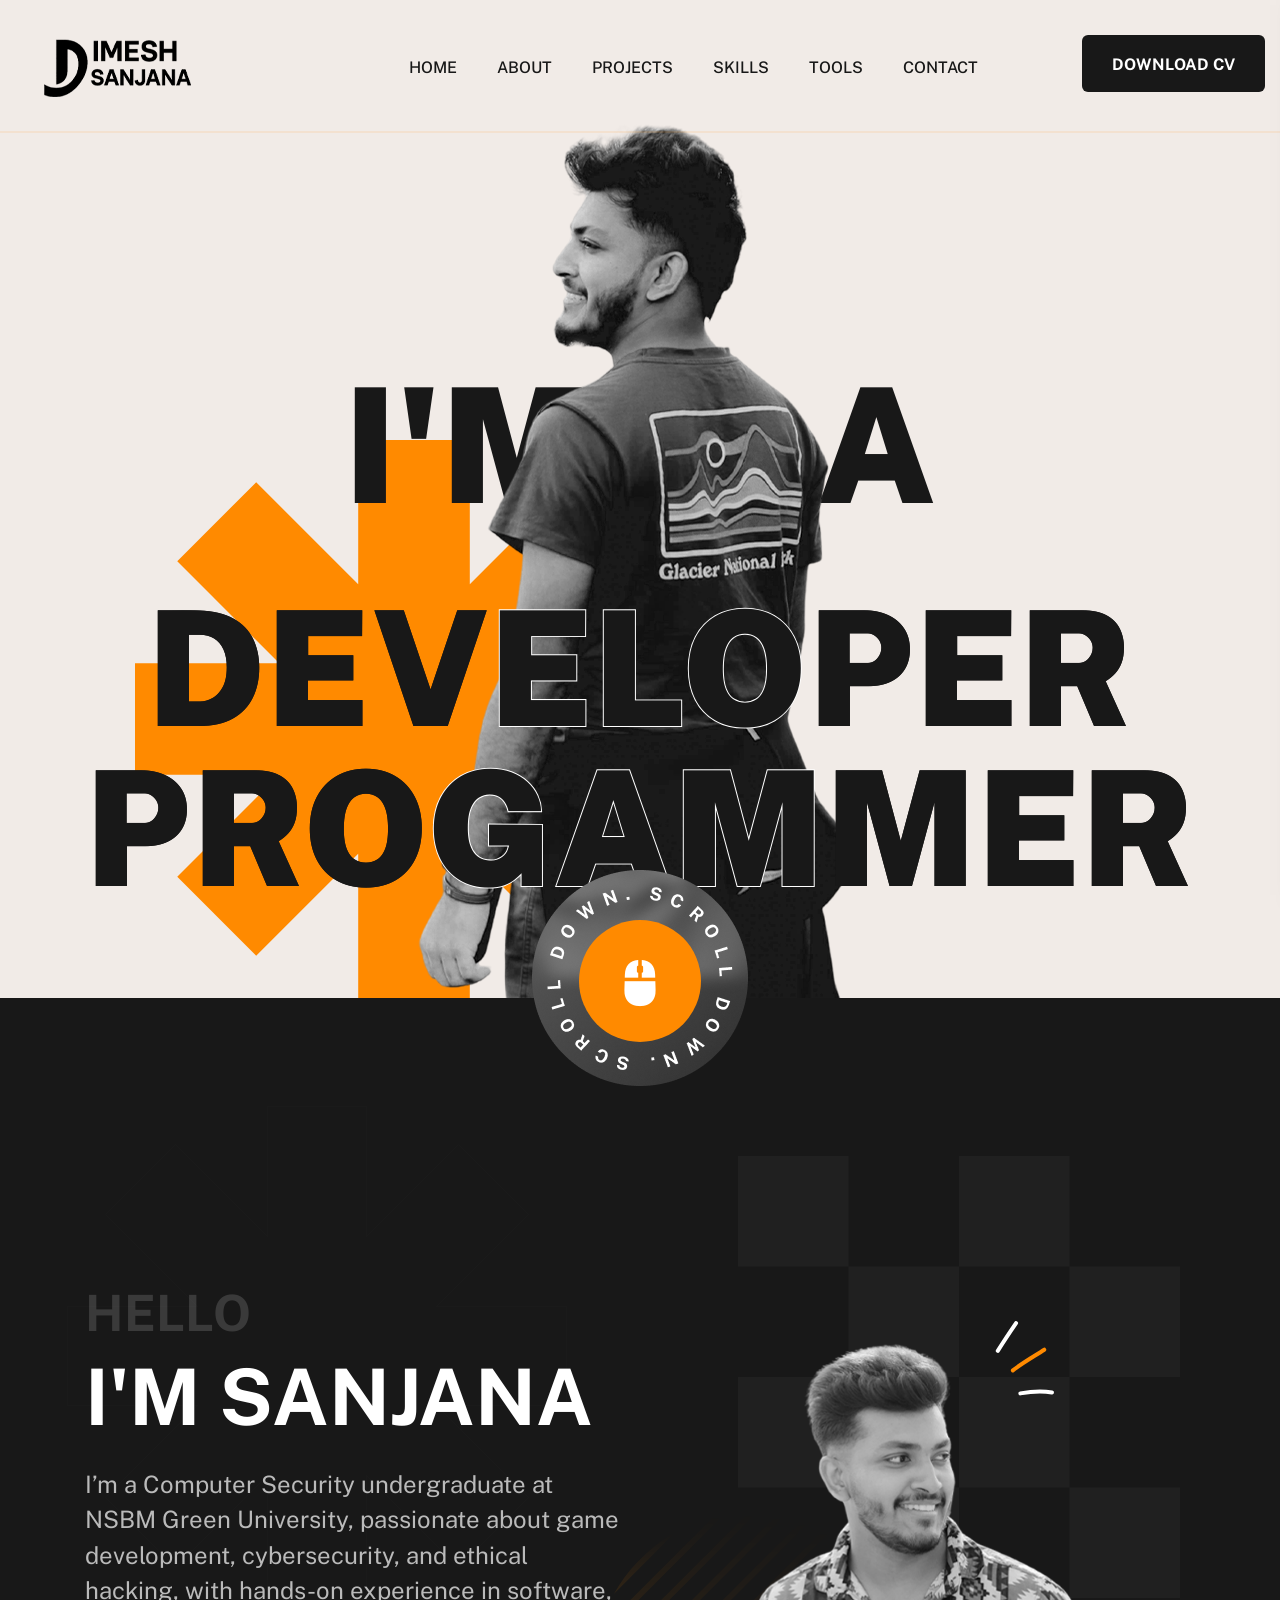
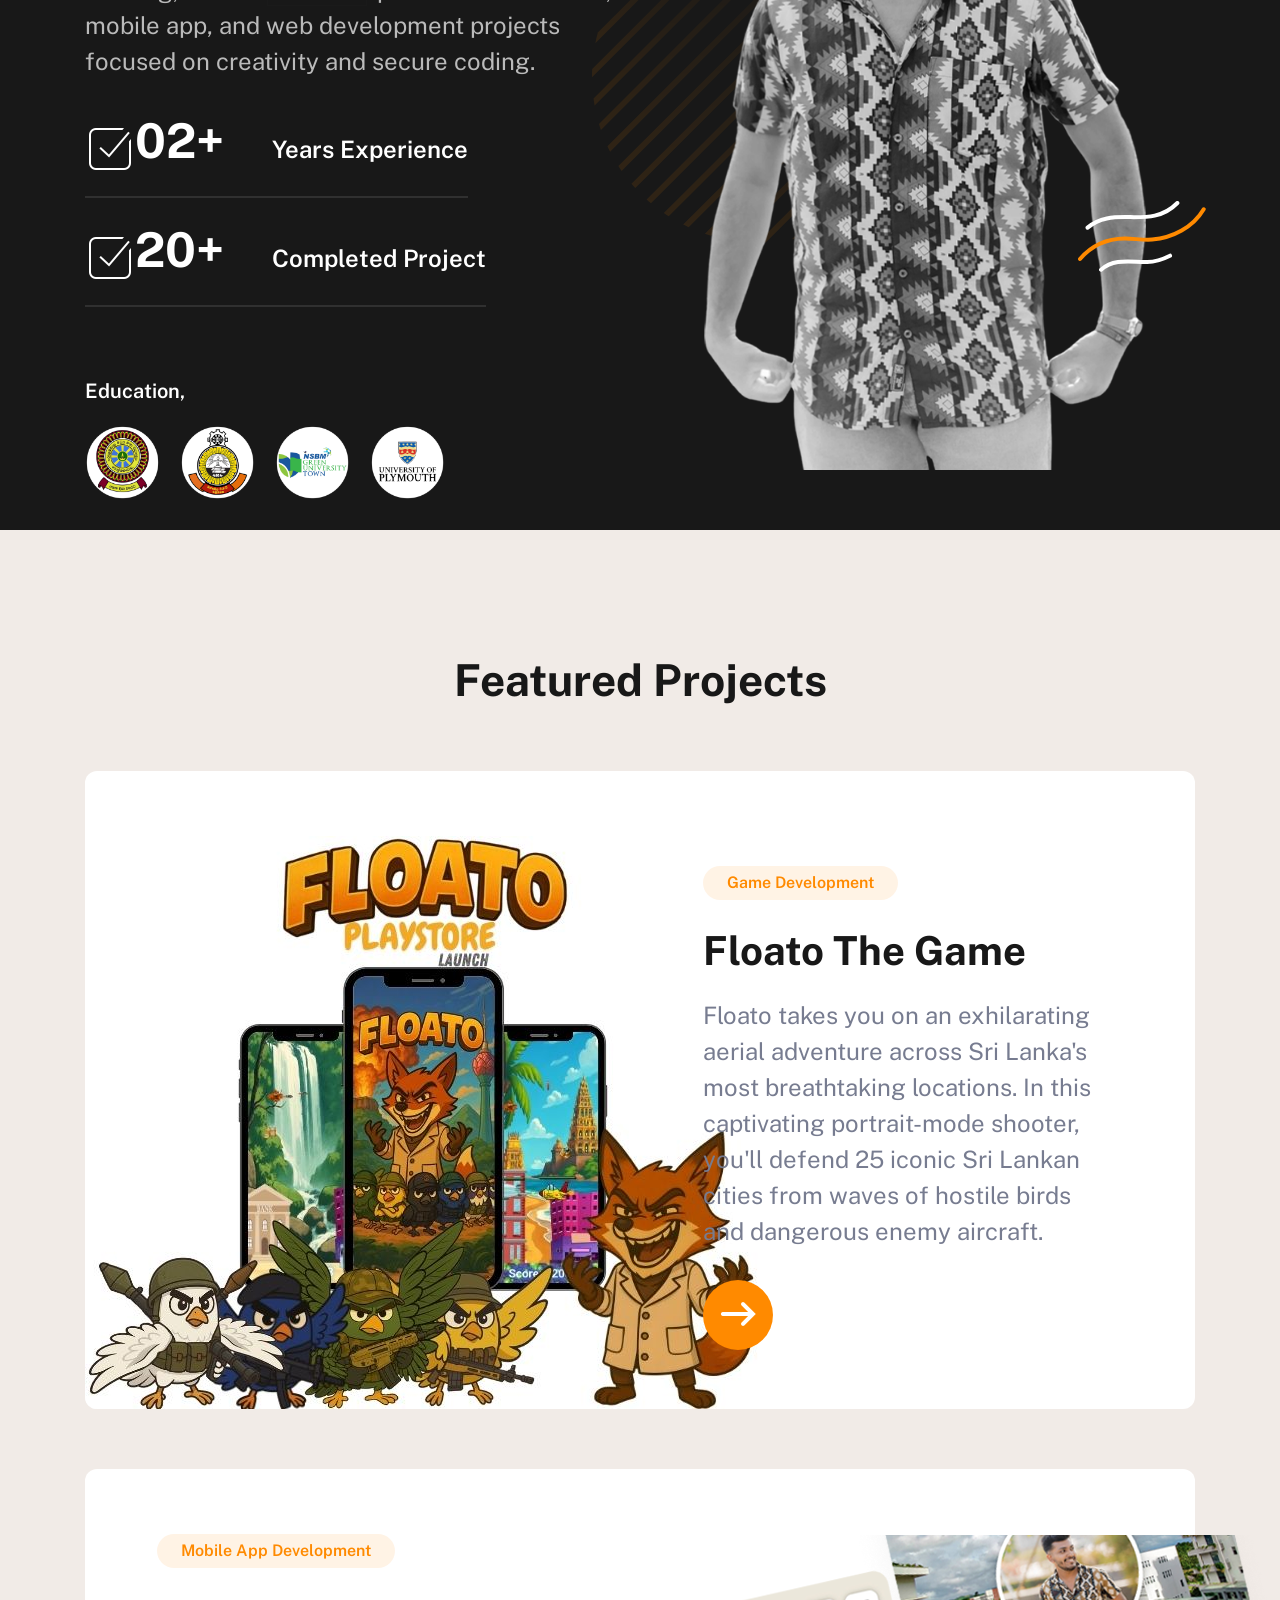
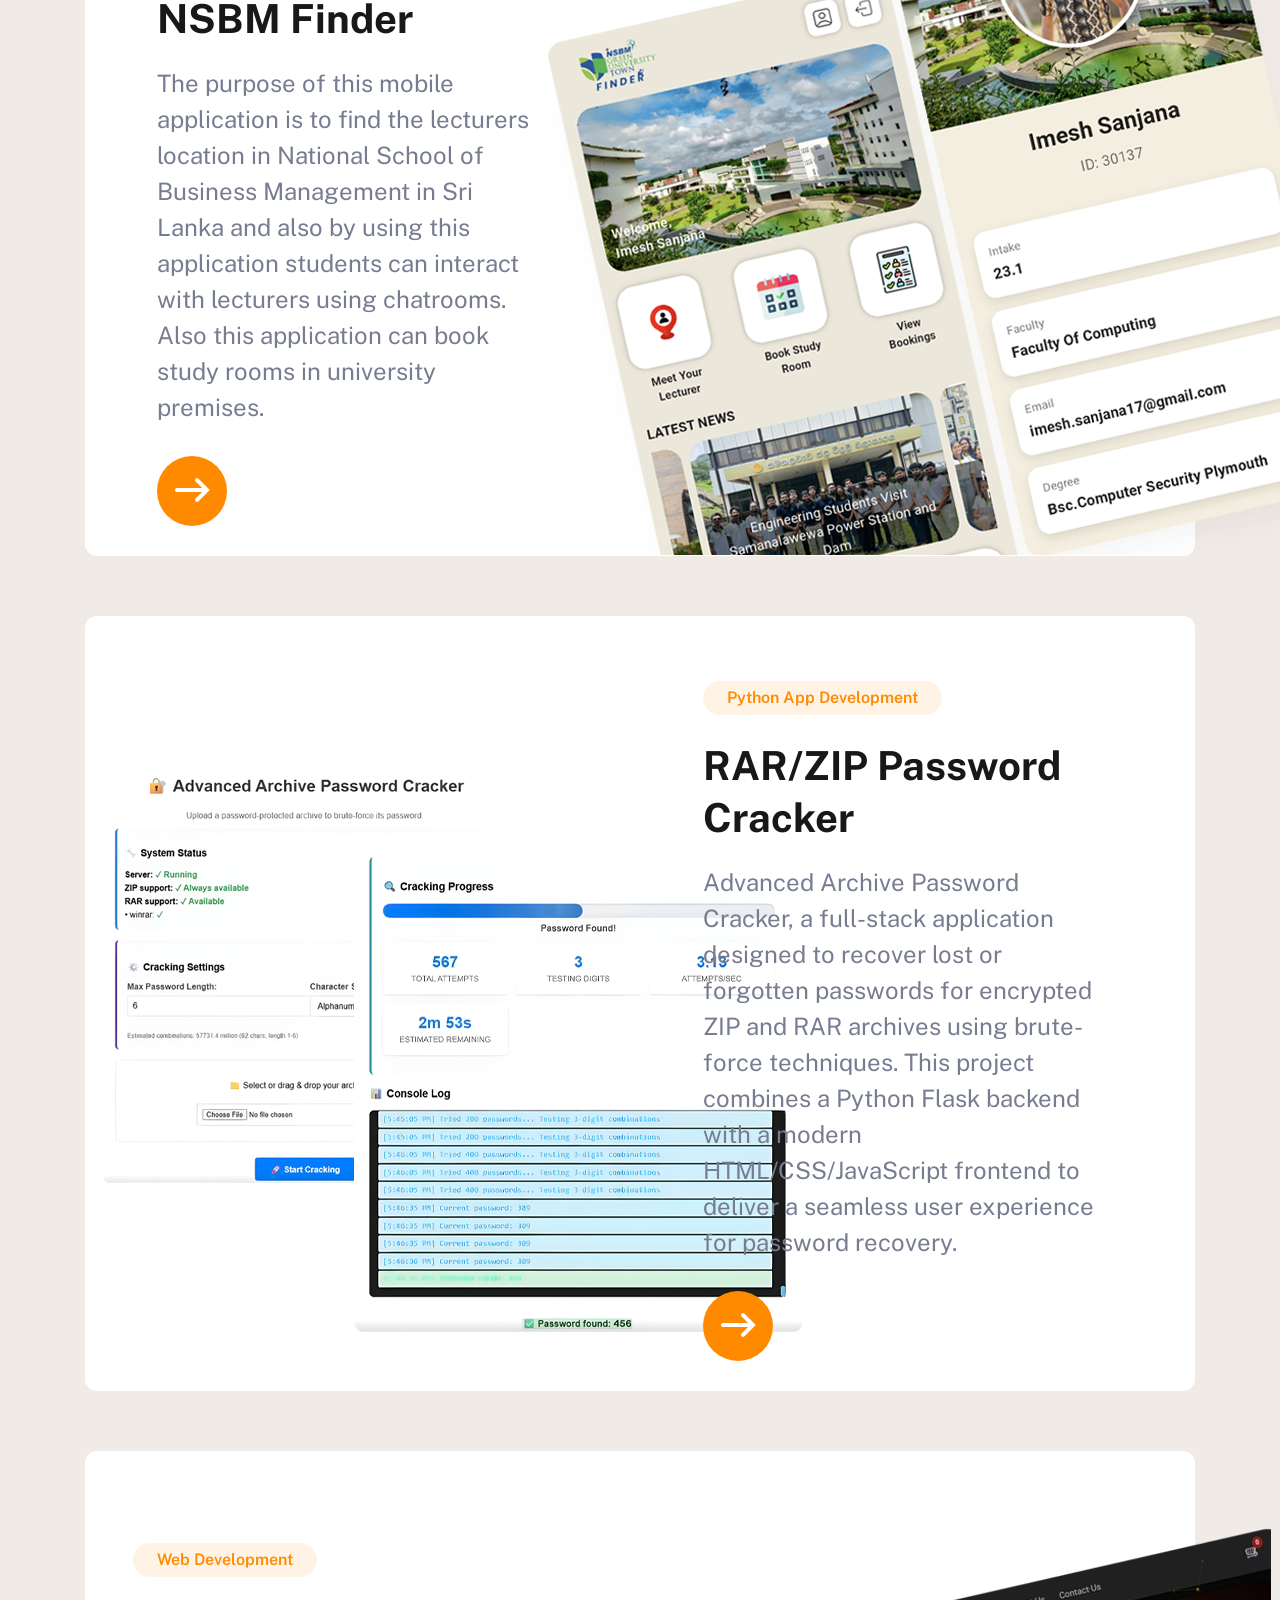
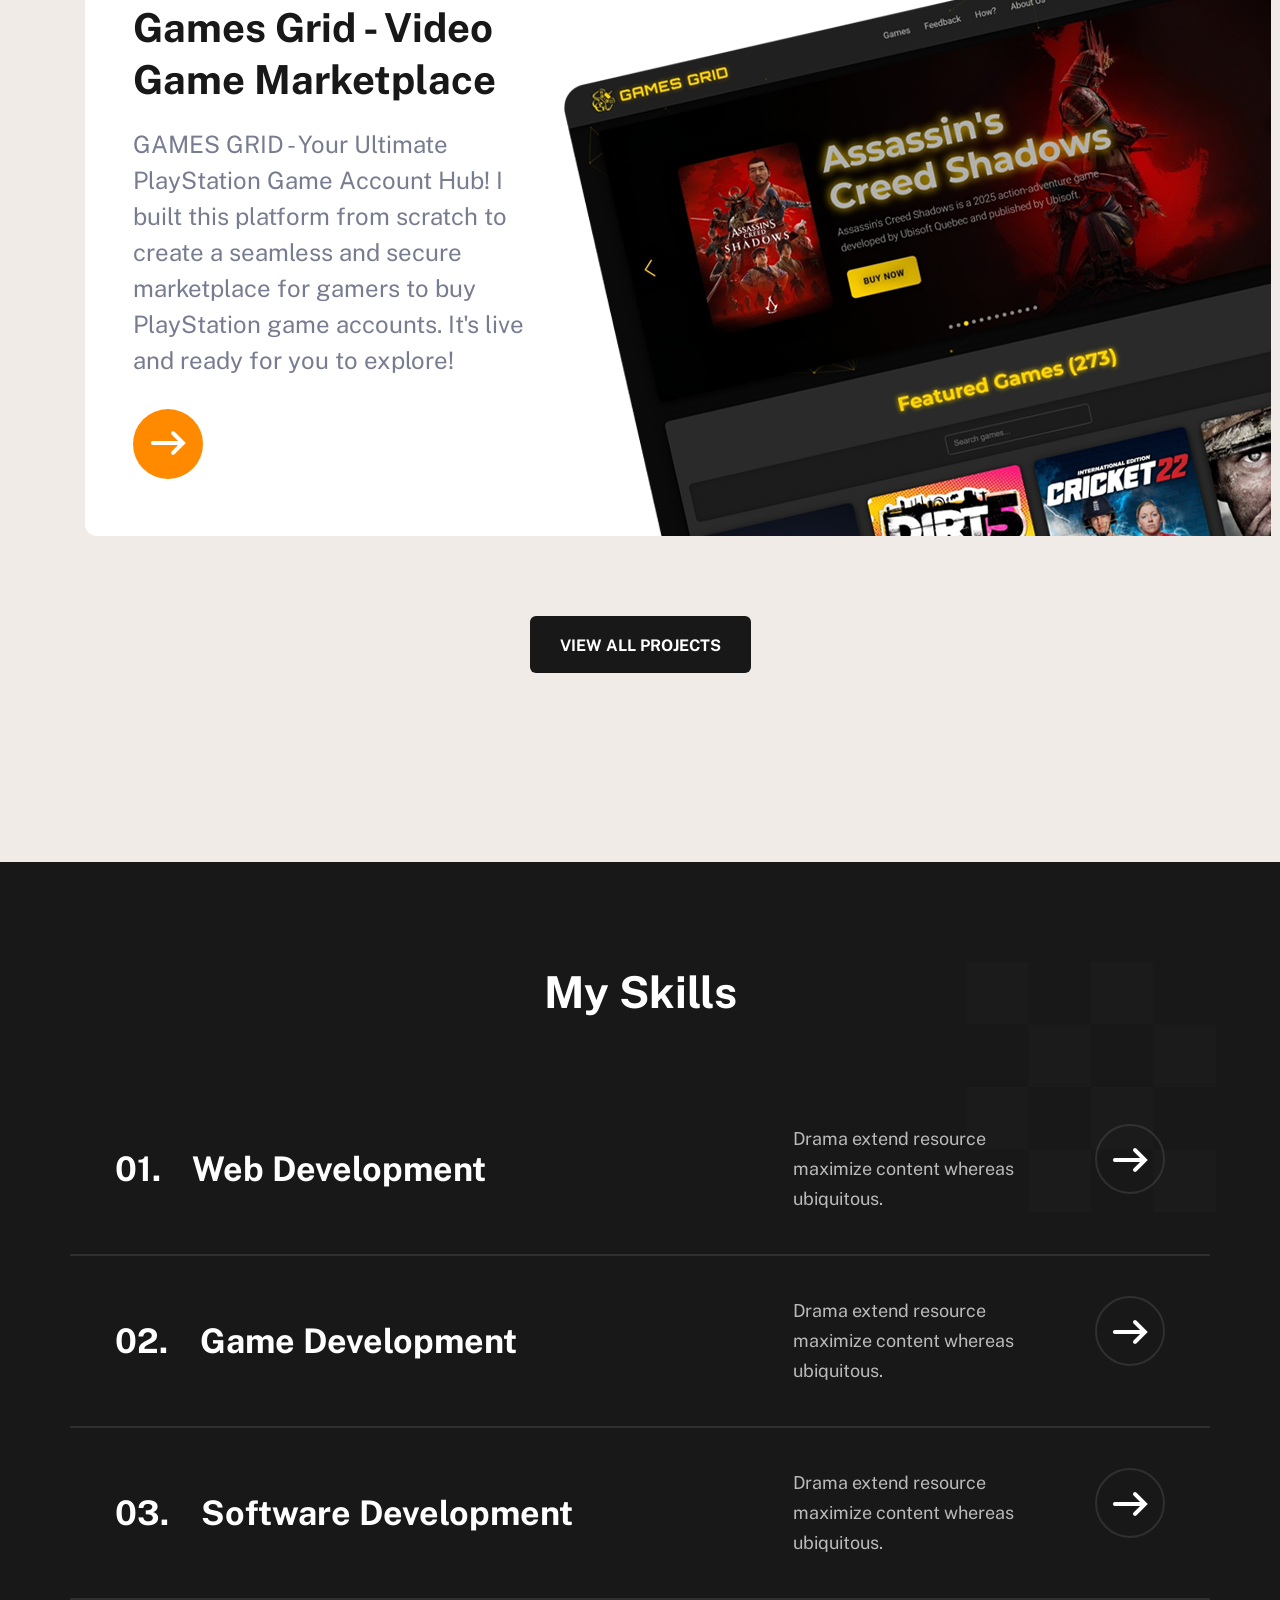
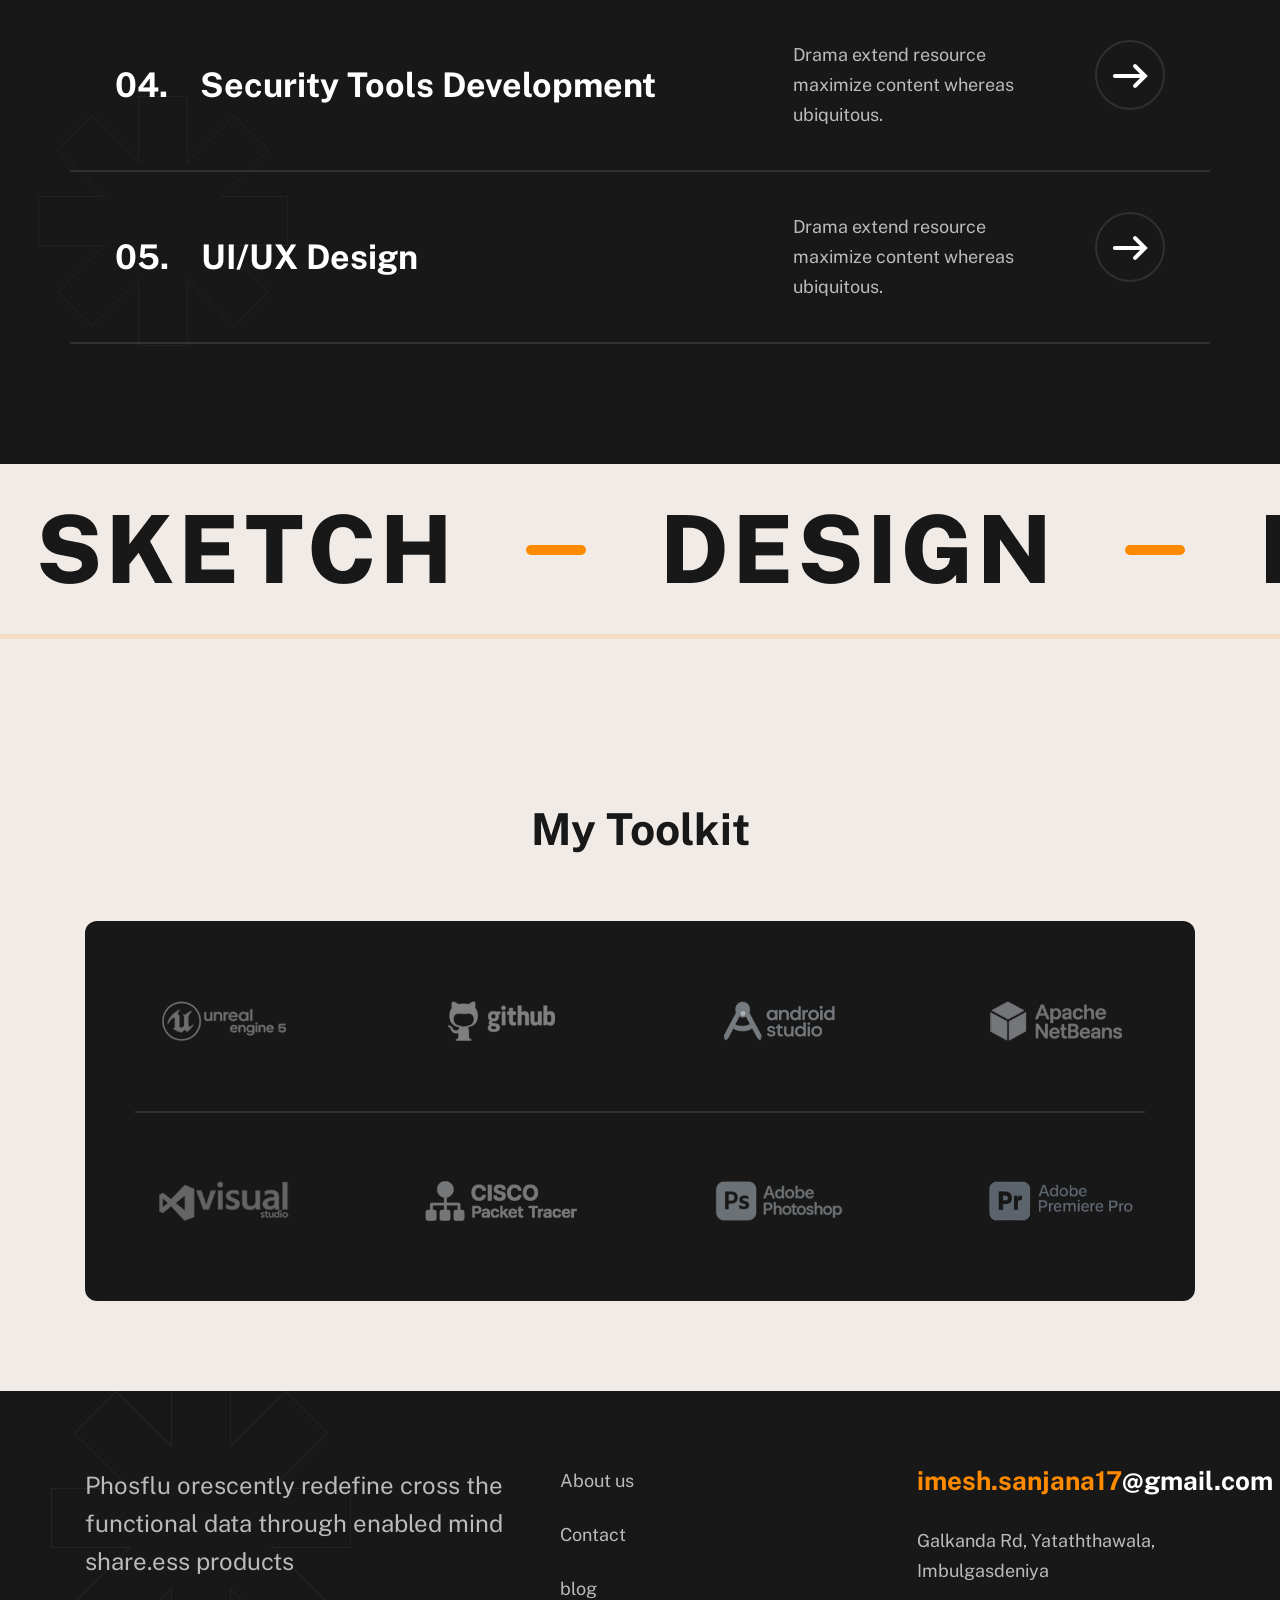
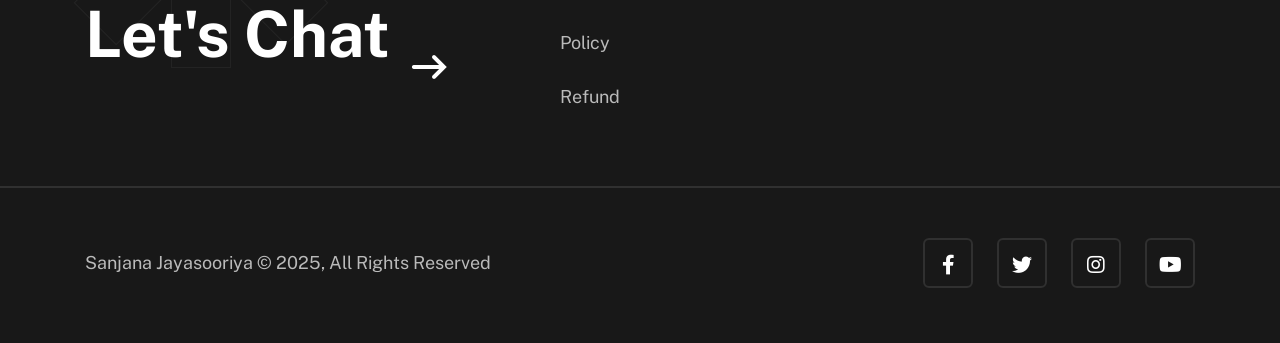
==== commit 07637d8a: "nav bar fixed" ====
--- a/index.html
+++ b/index.html
@@ -369,7 +369,7 @@
 								<div class="img-holder">
 									<img src="assets/img/gallery/img-7.png" alt="gallery">
 								</div>
-								<span class="me-md-4">03.</span> Python Programming
+								<span class="me-md-4">03.</span> Software Development
 							</div>
 						</div>
 						<div class="col-lg-5">
@@ -385,7 +385,23 @@
 								<div class="img-holder">
 									<img src="assets/img/gallery/img-8.png" alt="gallery">
 								</div>
-								<span class="me-md-4">04.</span> UI/UX Design
+								<span class="me-md-4">04.</span> Security Tools Development
+							</div>
+						</div>
+						<div class="col-lg-5">
+							<div class="skills-desc d-sm-flex justify-content-between">
+								<p class="ms-xl-5">Drama extend resource maximize content whereas ubiquitous.</p>
+								<a class="ht-btn-two ms-sm-4" href="#"><i class="bi bi-arrow-up-right"></i></a>
+							</div>
+						</div>
+					</div>
+					<div class="row skills-wrapper align-items-center">
+						<div class="col-lg-7">
+							<div class="skills-name">
+								<div class="img-holder">
+									<img src="assets/img/gallery/img-8.png" alt="gallery">
+								</div>
+								<span class="me-md-4">05.</span> UI/UX Design
 							</div>
 						</div>
 						<div class="col-lg-5">
--- a/assets/css/main.css
+++ b/assets/css/main.css
@@ -708,6 +708,8 @@
   z-index: 11;
 }
 .main-menu ul {
+  display: flex;
+  justify-content: center;
   padding: 0;
   margin: 0;
 }
@@ -6454,3 +6456,12 @@
 .logo-title {
   color: white !important;
 }
+
+.bi-arrow-up-rights {
+  display: inline-block;
+  width: 40px;          /* adjust size */
+  height: 40px;
+  background: url("project.png") no-repeat center center;
+  background-size: contain;
+  font-size: 0;         /* hide original icon */
+}
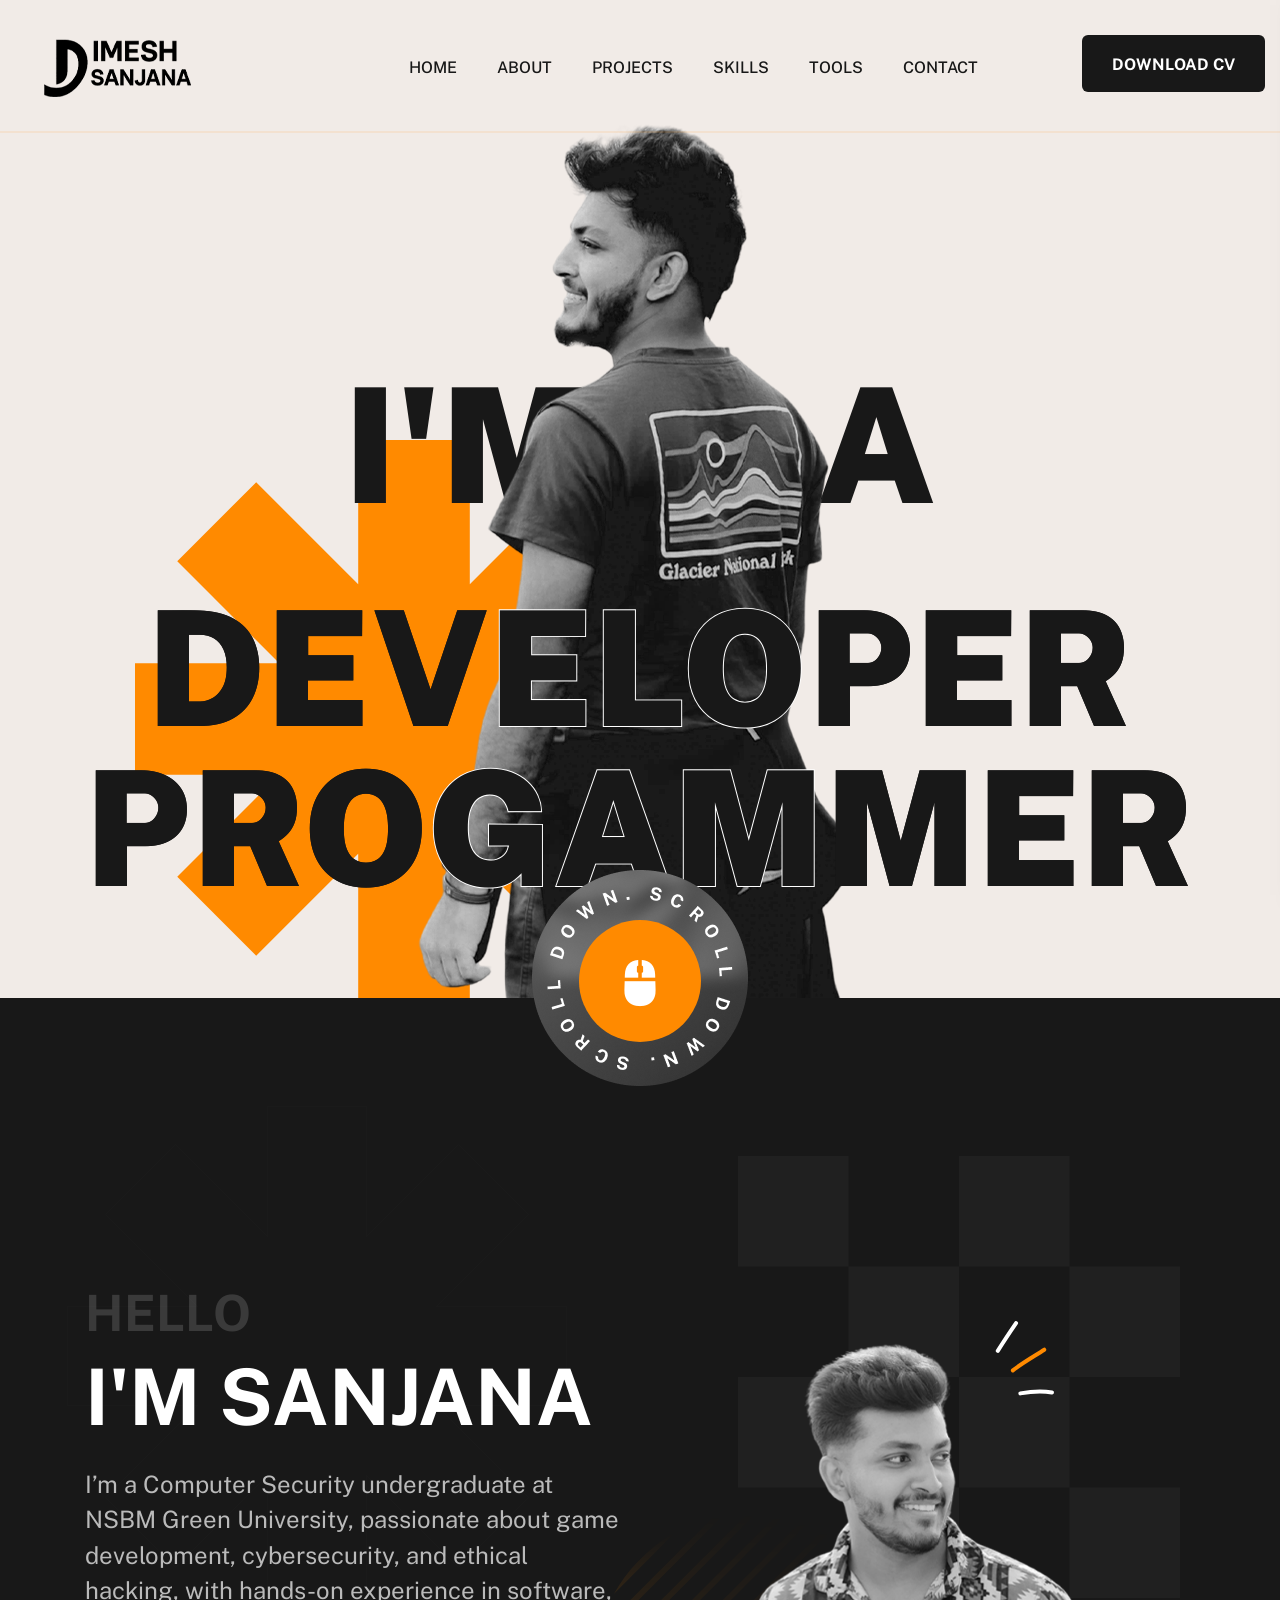
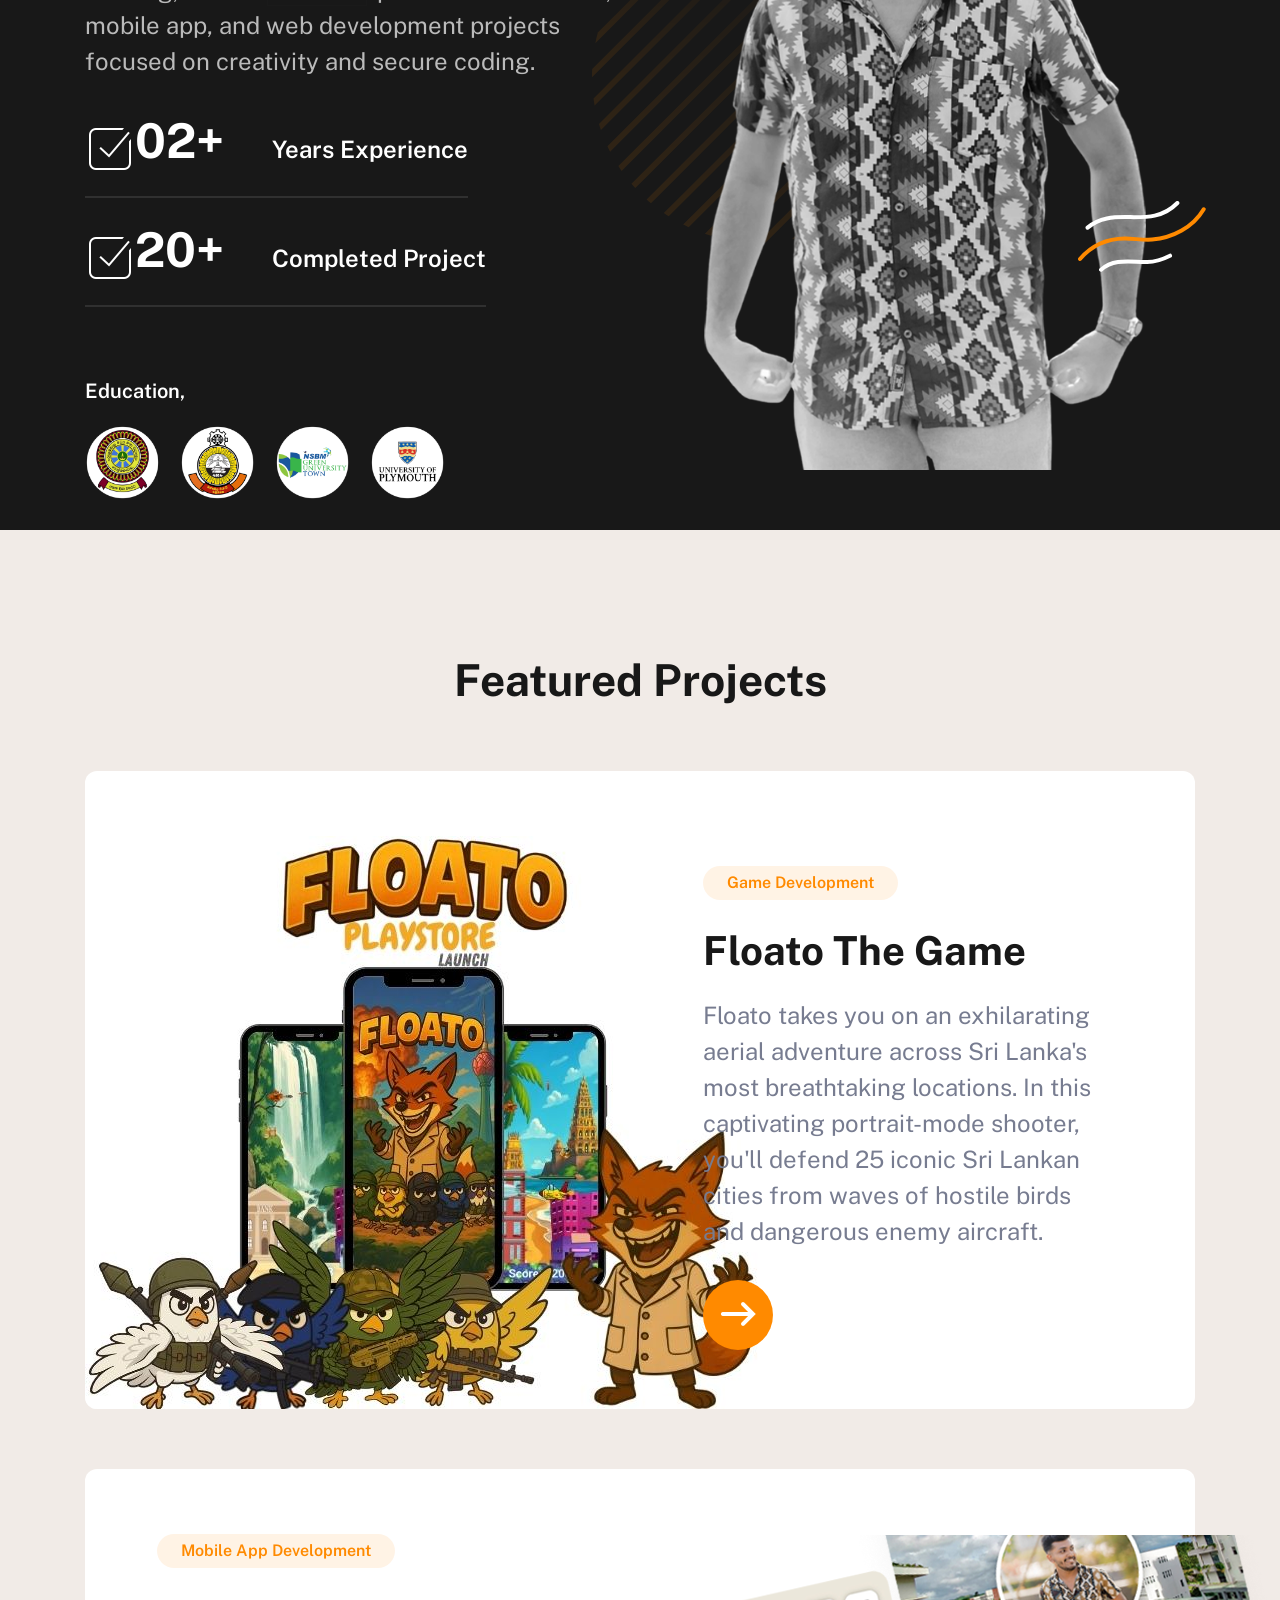
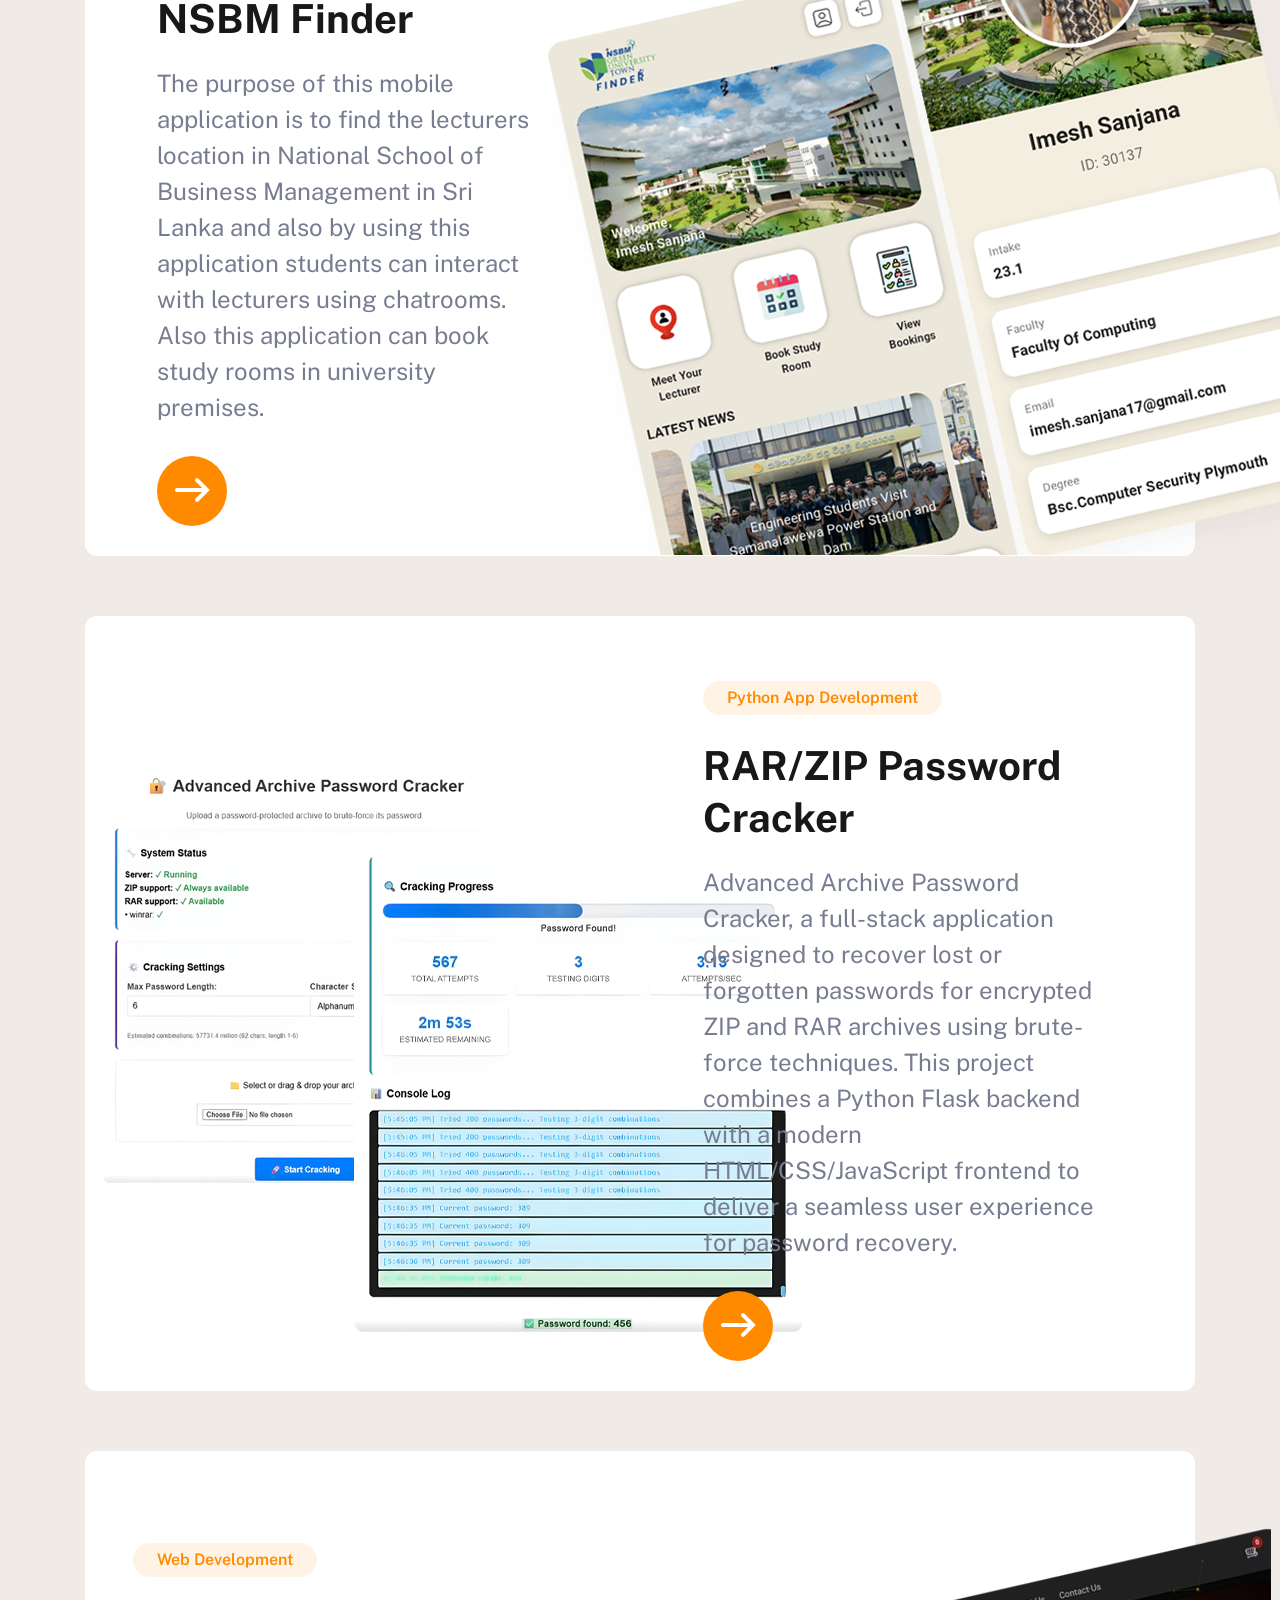
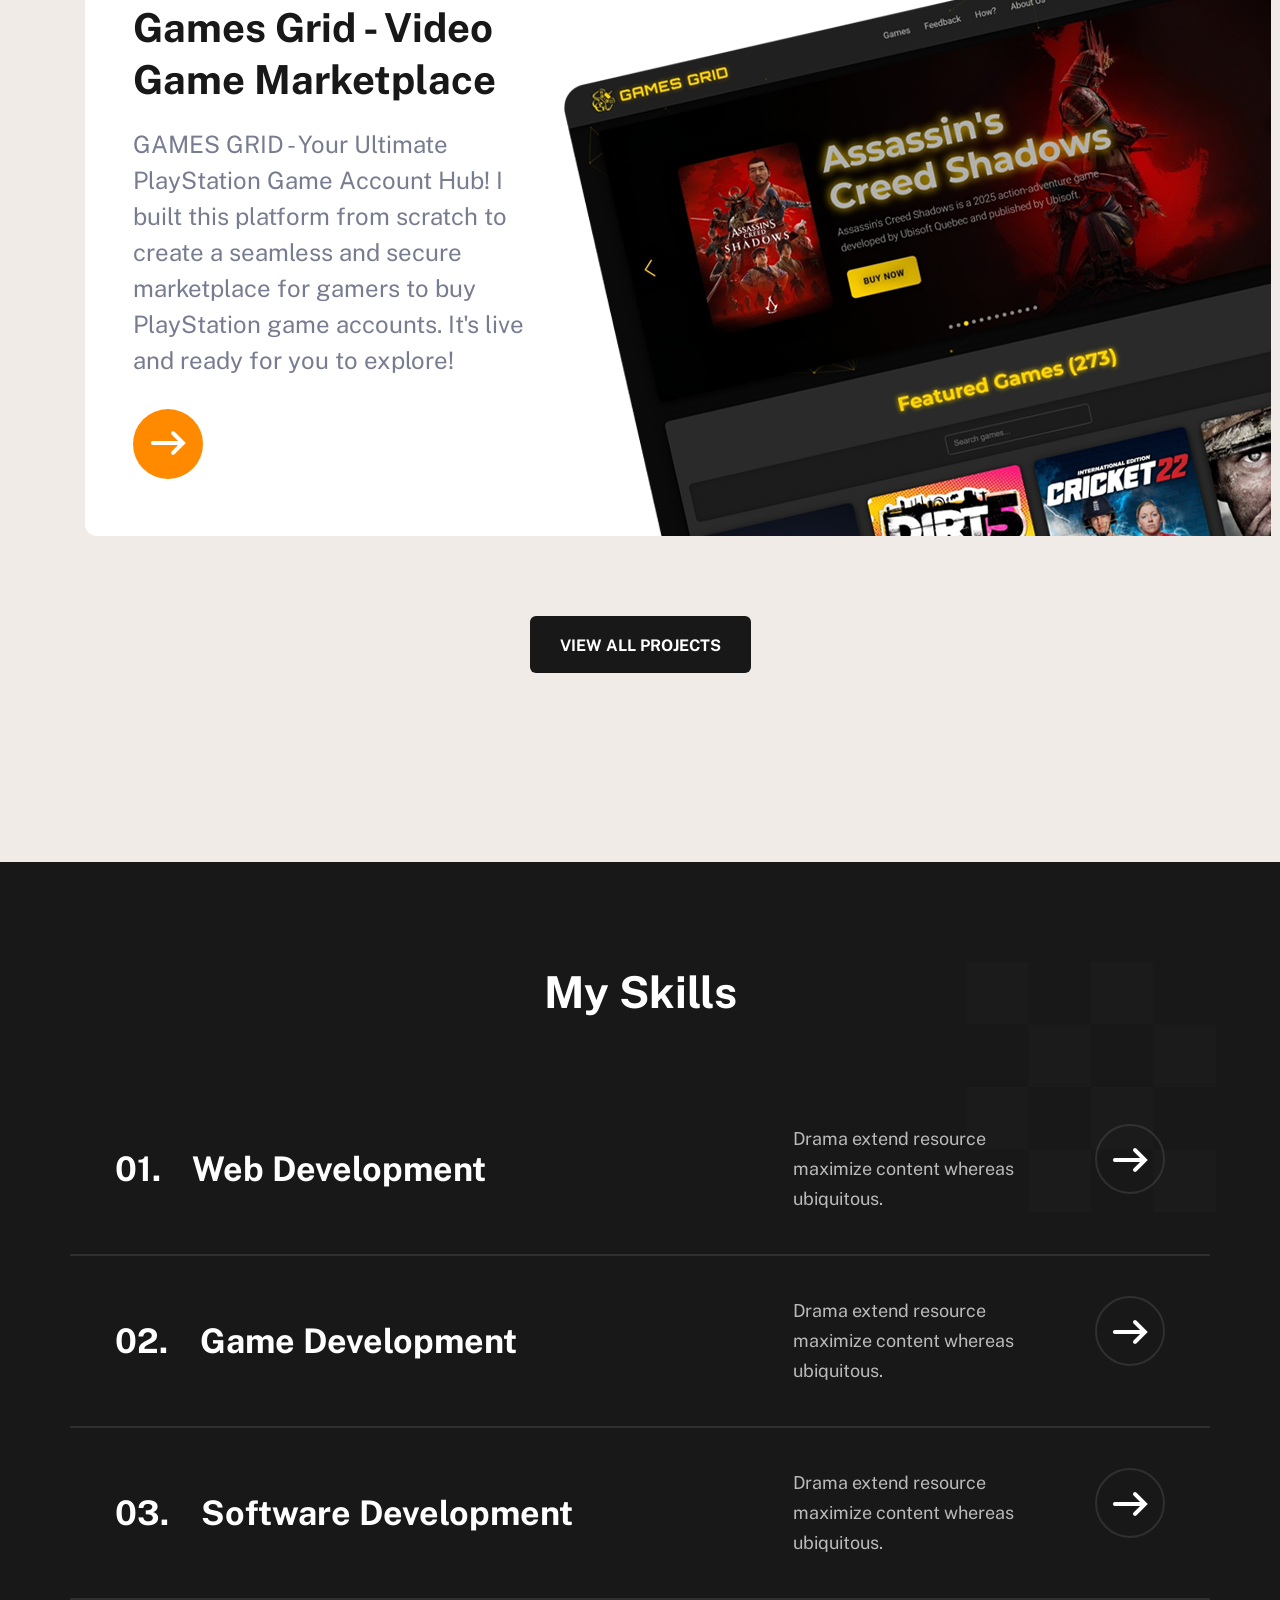
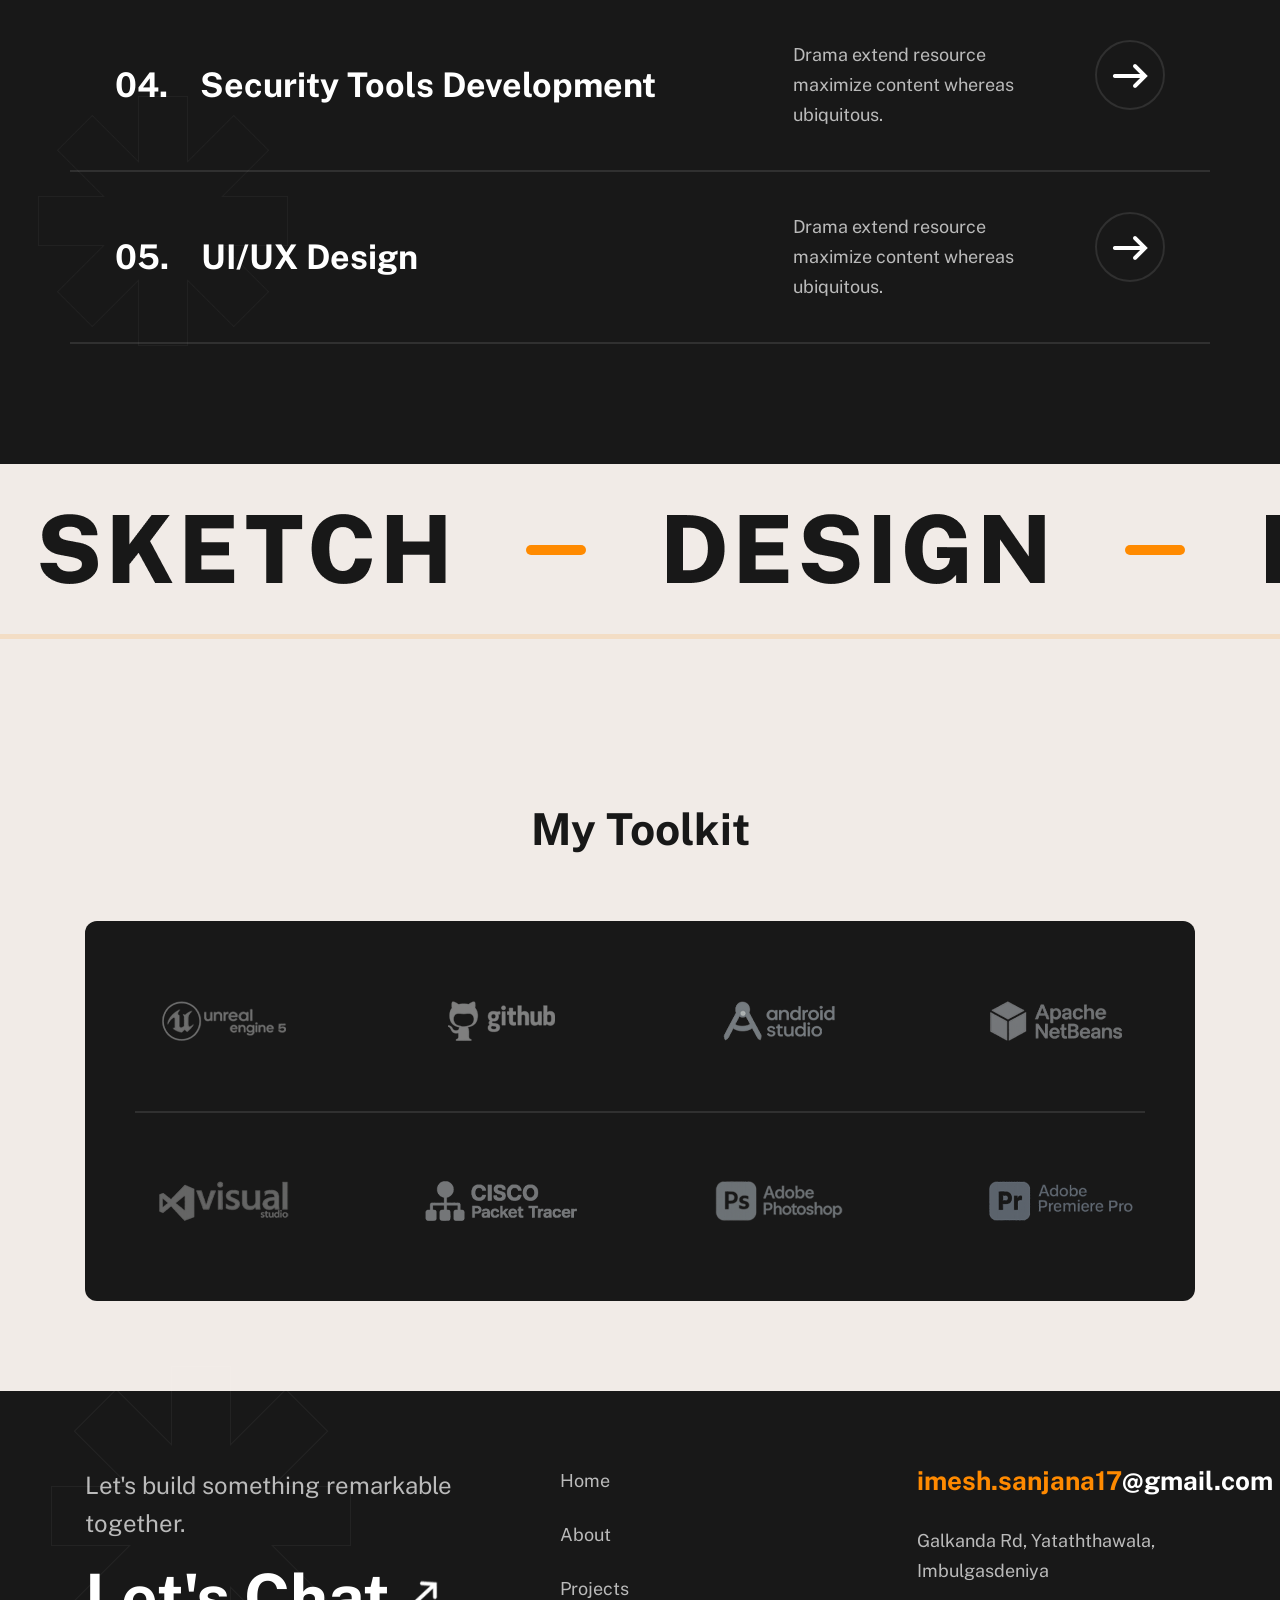
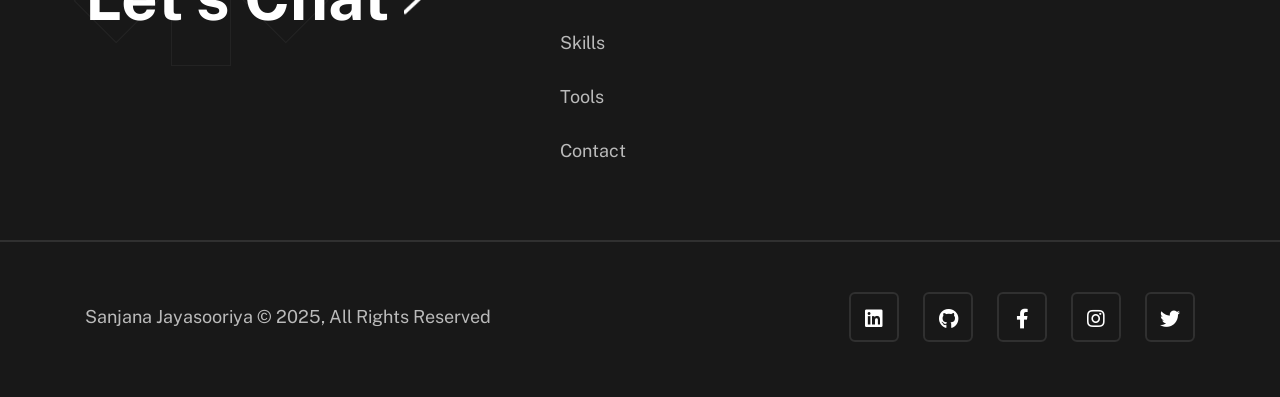
==== commit cd22bcb3: "Update index.html" ====
--- a/index.html
+++ b/index.html
@@ -484,32 +484,31 @@
 					<div class="row">
 						<div class="col-xl-5 col-lg-5 col-md-8">
 							<div class="footer-widget mb-30">
-								<p class="footer-desc">Phosflu orescently redefine cross the functional data through
-									enabled mind
-									share.ess
-									products</p>
-								<a class="chatbot" href="#contact">Let's Chat <i
-										class="bi bi-arrow-up-right"></i></a>
-							</div>
+                               <p class="footer-desc">Let's build something remarkable together.</p>
+                               <a class="chatbot" href="https://wa.me/94778485258" target="_blank">Let's Chat <i class="bi bi-arrow-up-rights"></i></a>
+                            </div>
 						</div>
 						<div class="col-xl-3 col-lg-3 col-md-4">
 							<div class="footer-widget ps-xxl-5 ms-xxl-5 mb-30">
 								<ul class="style-none">
-									<li>
-										<a href="#about">About us</a>
-									</li>
-									<li>
-										<a href="#contact">Contact </a>
-									</li>
-									<li>
-										<a href="blog.html">blog</a>
-									</li>
-									<li>
-										<a href="#contact">Policy</a>
-									</li>
-									<li>
-										<a href="#contact">Refund</a>
-									</li>
+									    <li>
+											<a href="#home">Home</a>
+										</li>
+										<li>
+											<a href="#about">About</a>
+										</li>
+										<li>
+											<a href="#projects">Projects</a>
+										</li>
+										<li>
+											<a href="#skills">Skills</a>
+										</li>
+										<li>
+											<a href="#tools">Tools</a>
+										</li>
+										<li>
+											<a href="#footer">Contact</a>
+										</li>
 								</ul>
 							</div>
 						</div>
@@ -534,10 +533,11 @@
 						</div>
 						<div class="col-xl-6 col-lg-6 text-lg-end text-center">
 							<div class="social-media mb-30">
-								<a href="#"><i class="fab fa-facebook-f"></i></a>
-								<a href="#"><i class="fab fa-twitter"></i></a>
-								<a href="#"><i class="fab fa-instagram"></i></a>
-								<a href="#"><i class="fab fa-youtube"></i></a>
+								<a href="https://linkedin.com/in/sanjanajaya"><i class="fab fa-linkedin"></i></a>
+								<a href="https://github.com/SanjanaJaya"><i class="fab fa-github"></i></a>
+								<a href="https://www.facebook.com/share/1DXYKeDPaT/?mibextid=wwXIfr"><i class="fab fa-facebook-f"></i></a>
+								<a href="https://www.instagram.com/sanjana_jaya?igsh=bTlzcHhkbXMybTZ3&utm_source=qr"><i class="fab fa-instagram"></i></a>
+								<a href="https://x.com/sanjanajayasoo1?s=21"><i class="fab fa-twitter"></i></a>
 							</div>
 						</div>
 					</div>
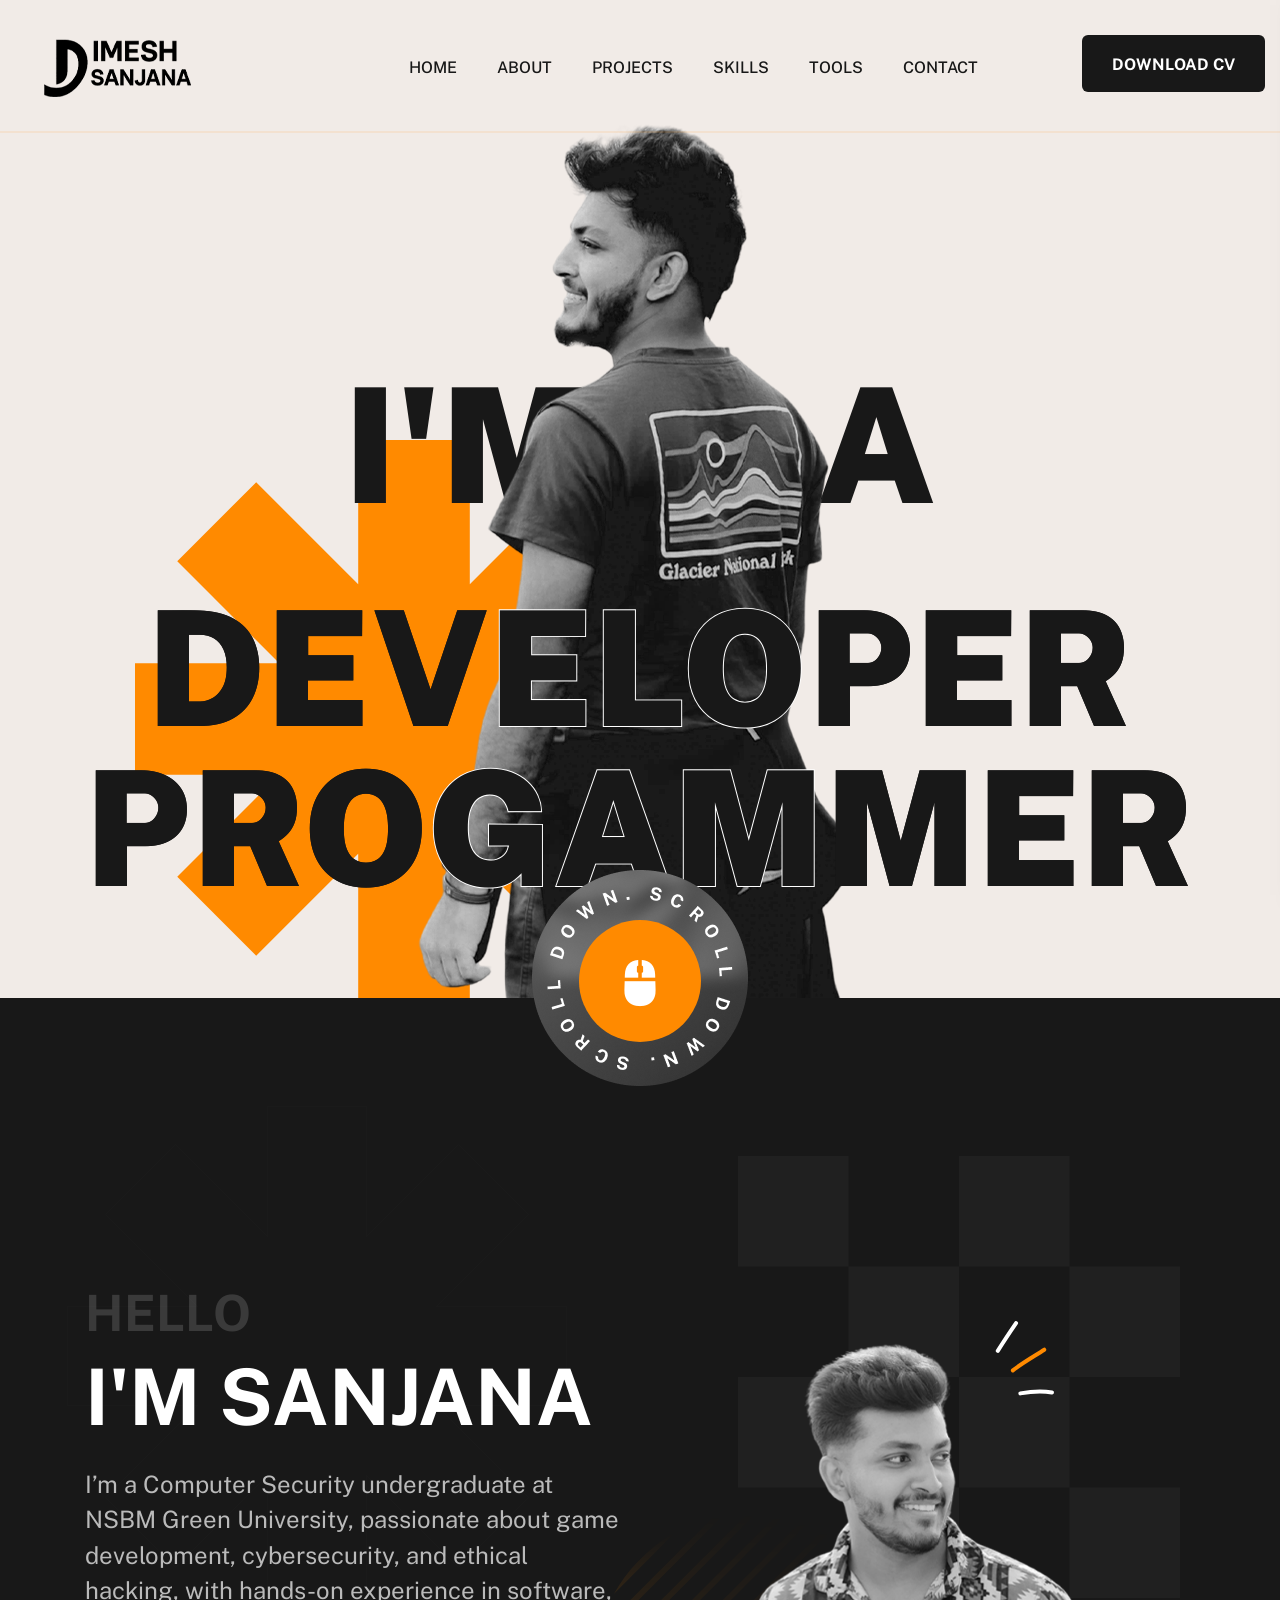
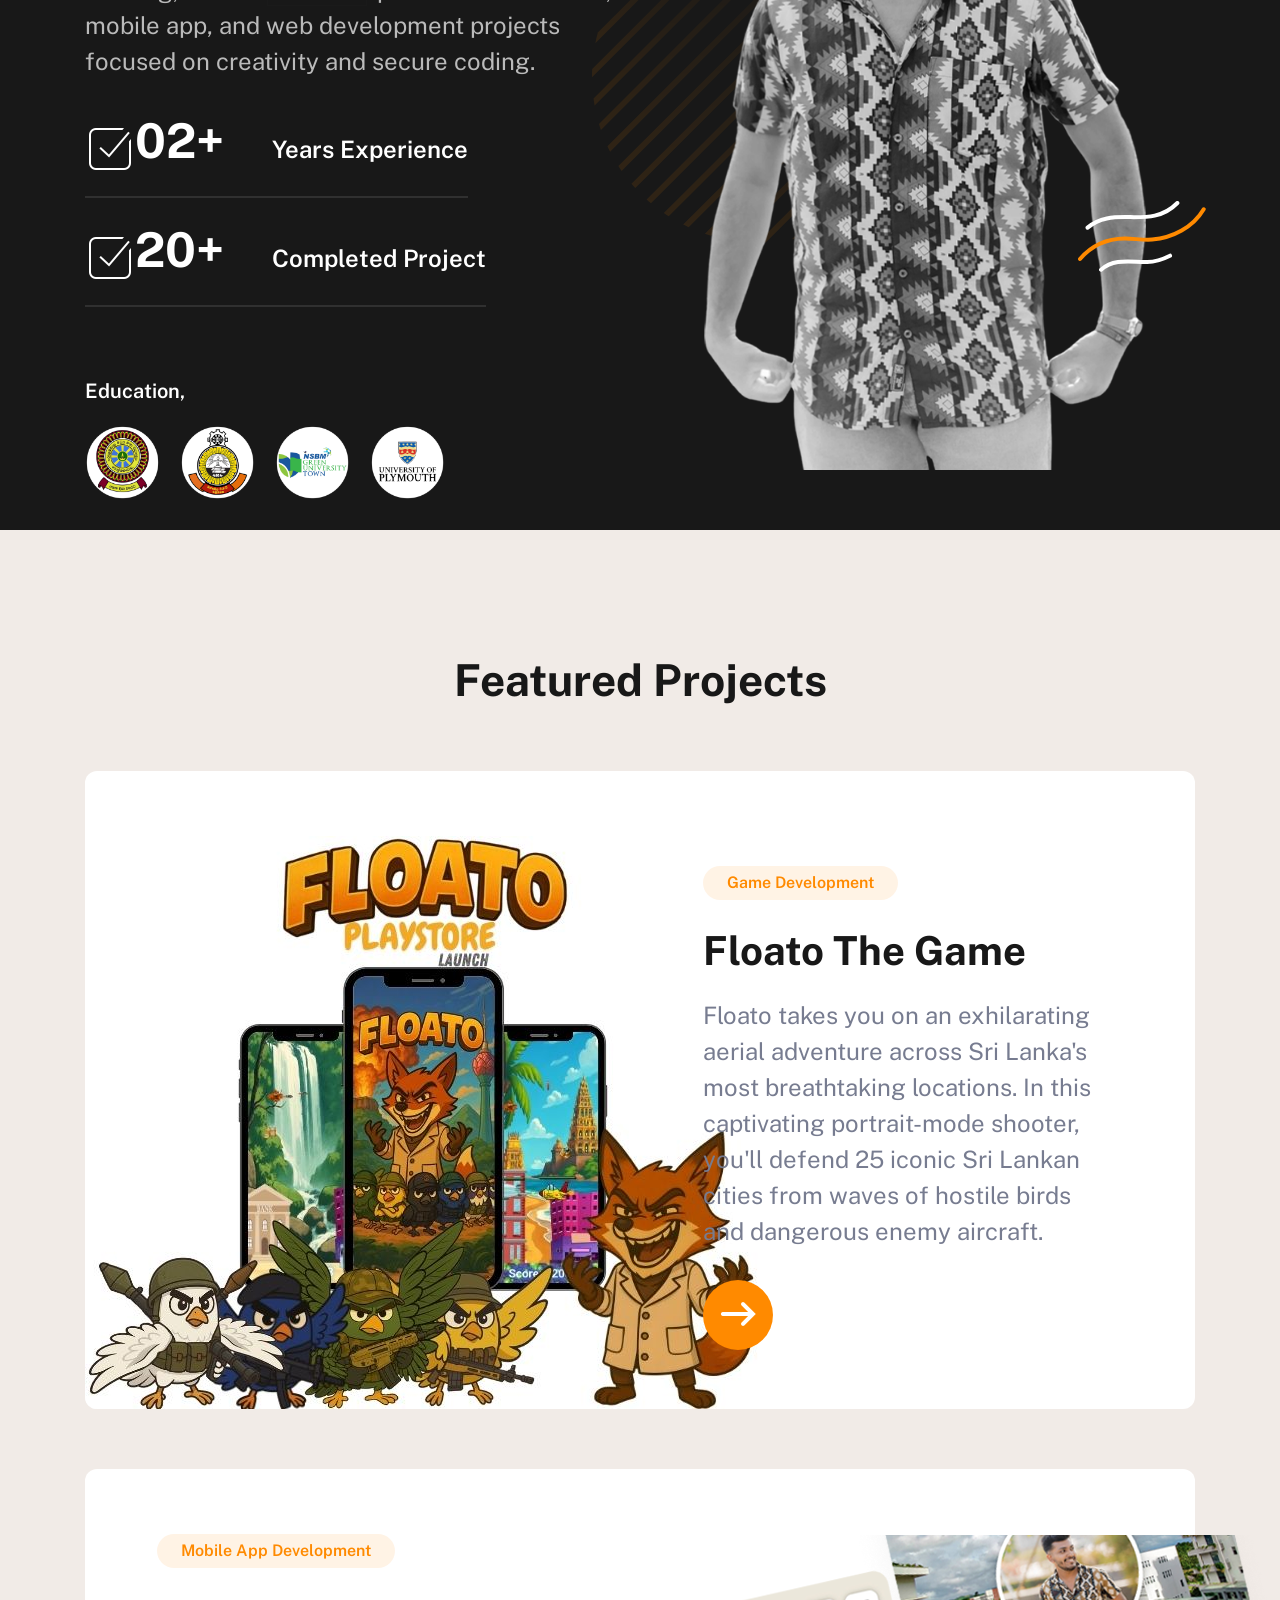
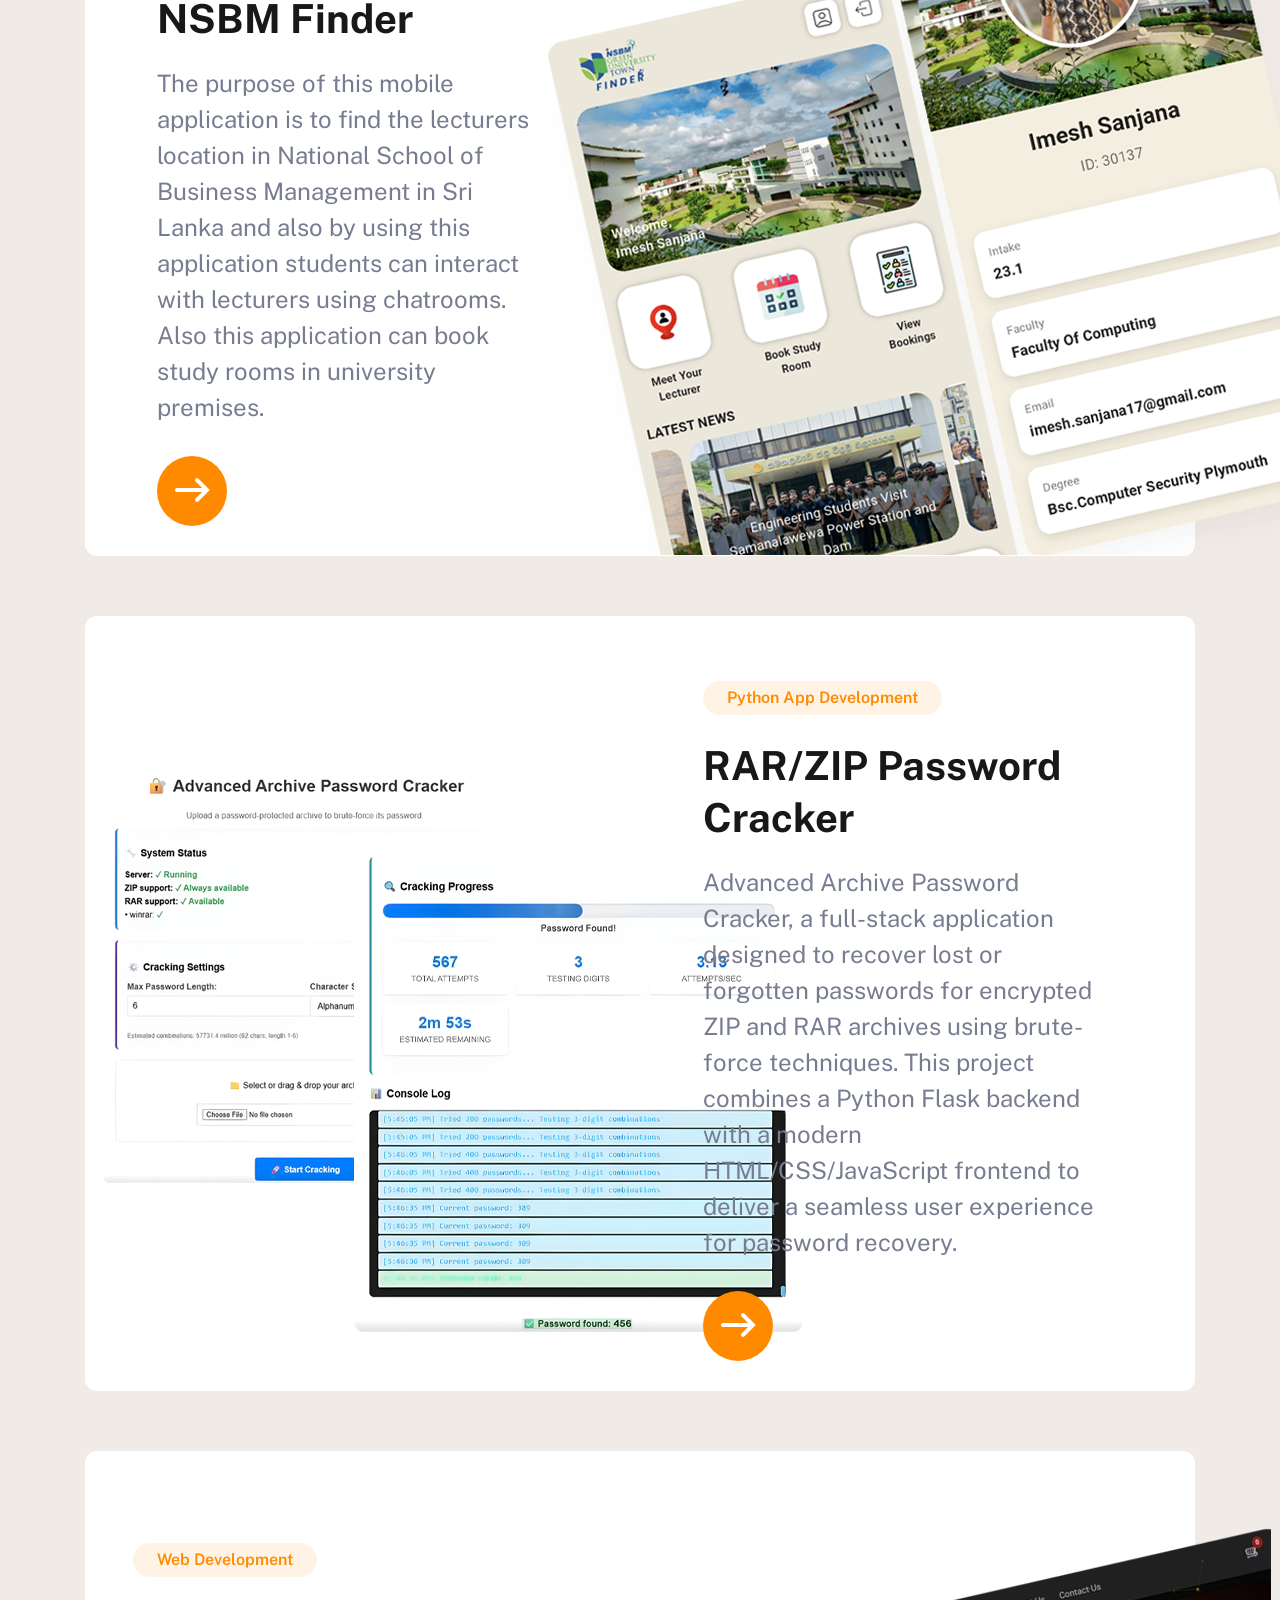
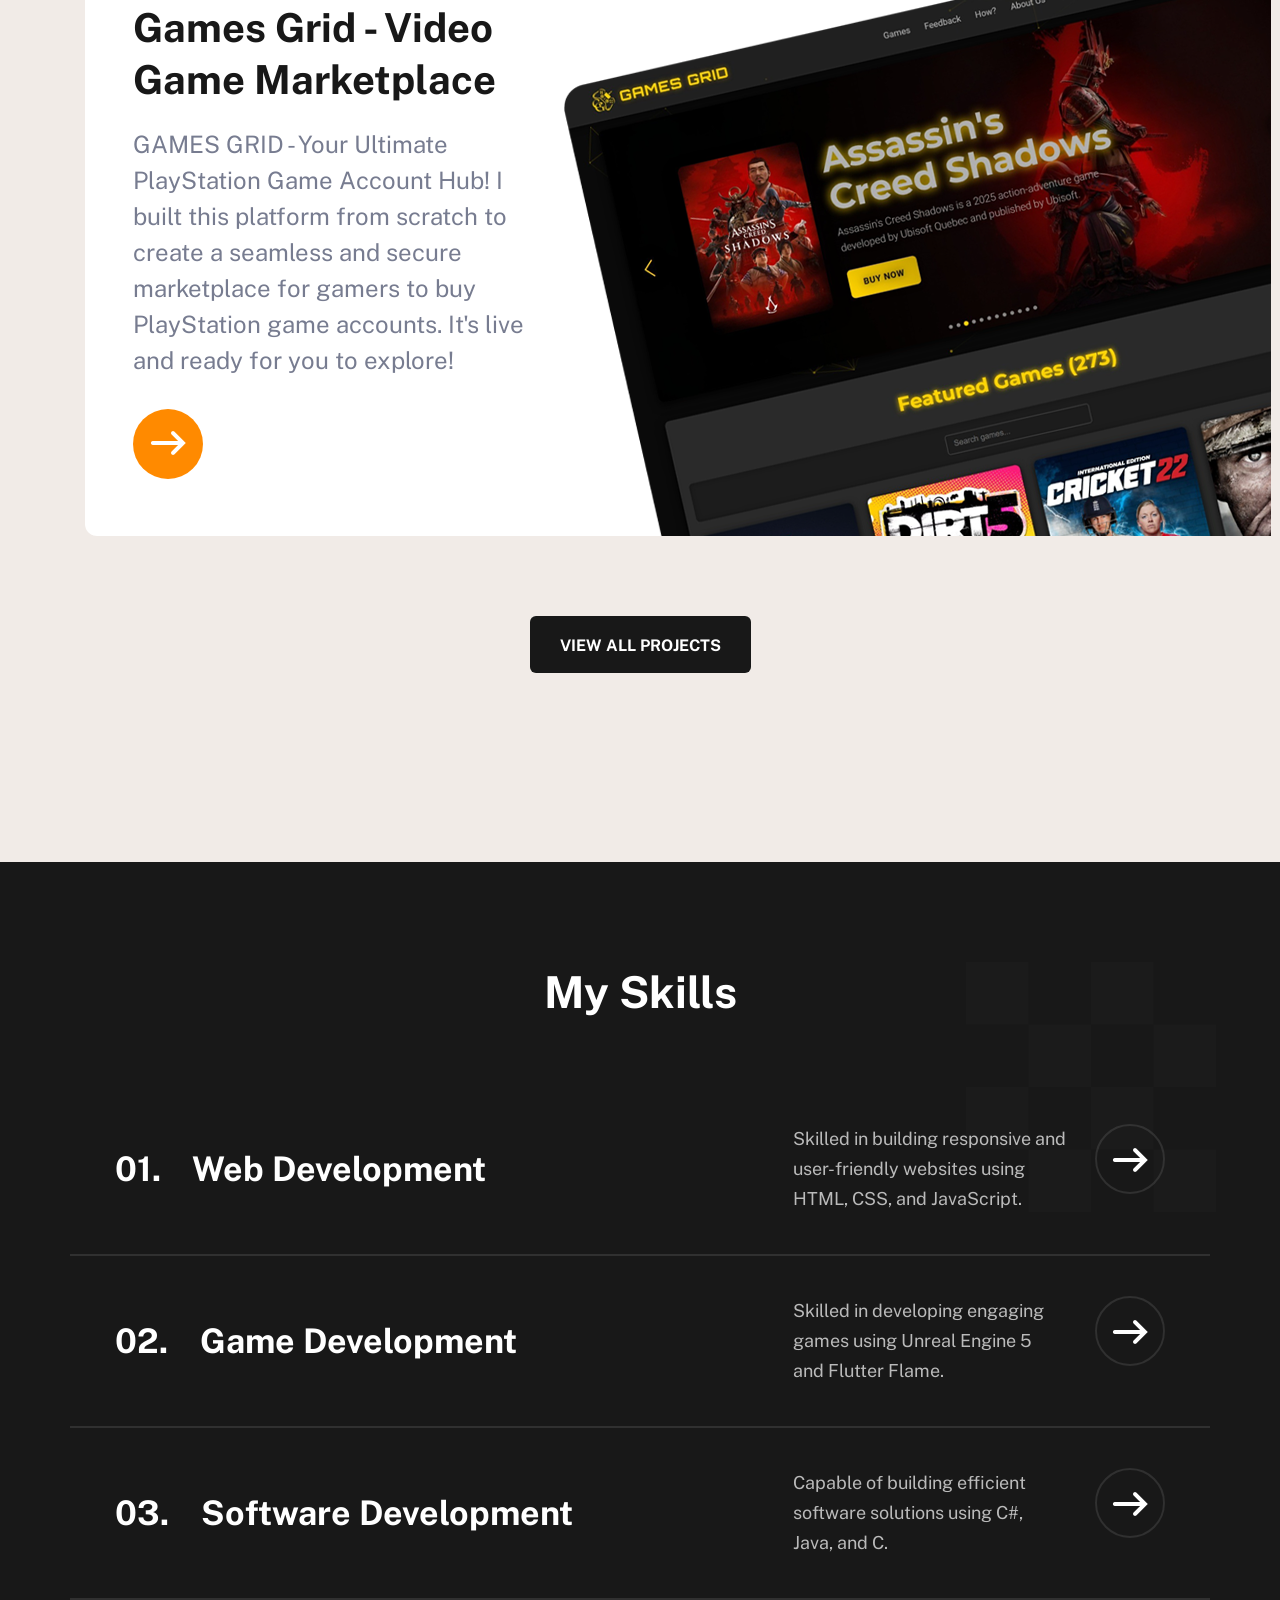
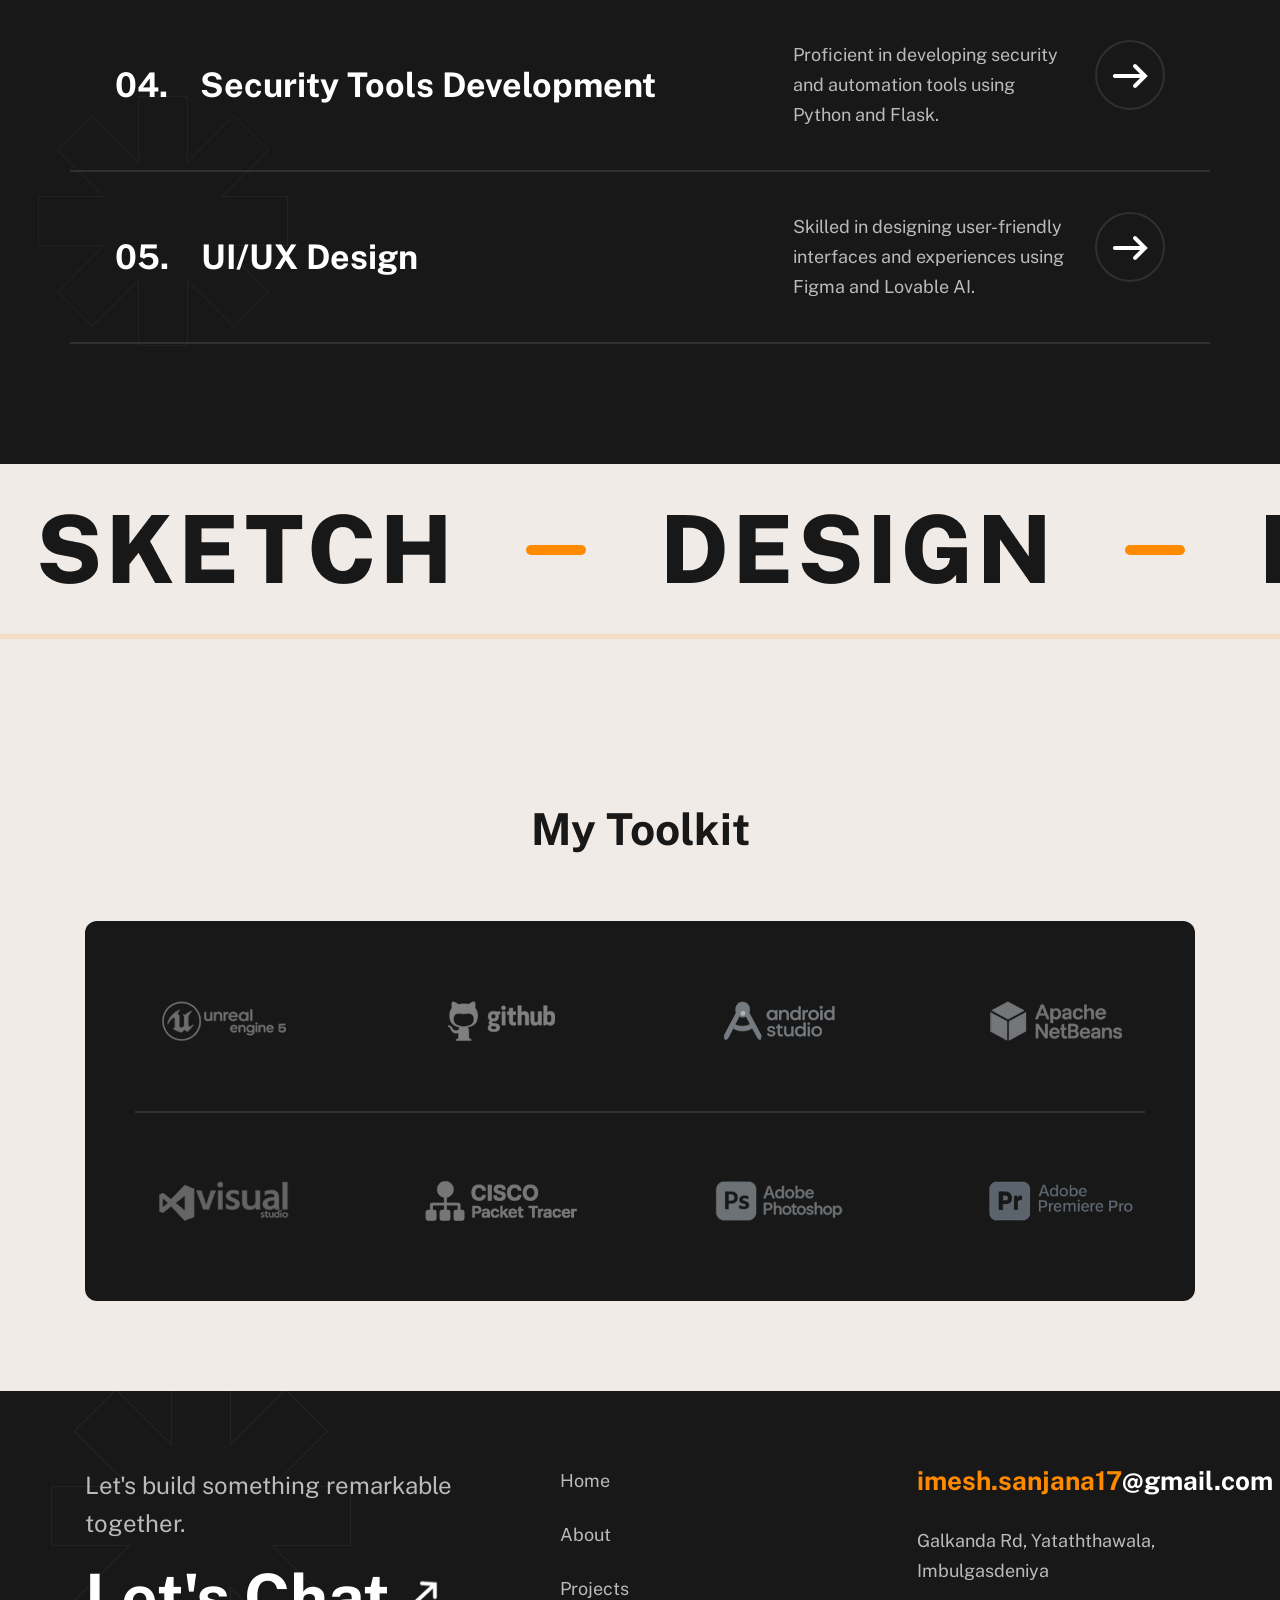
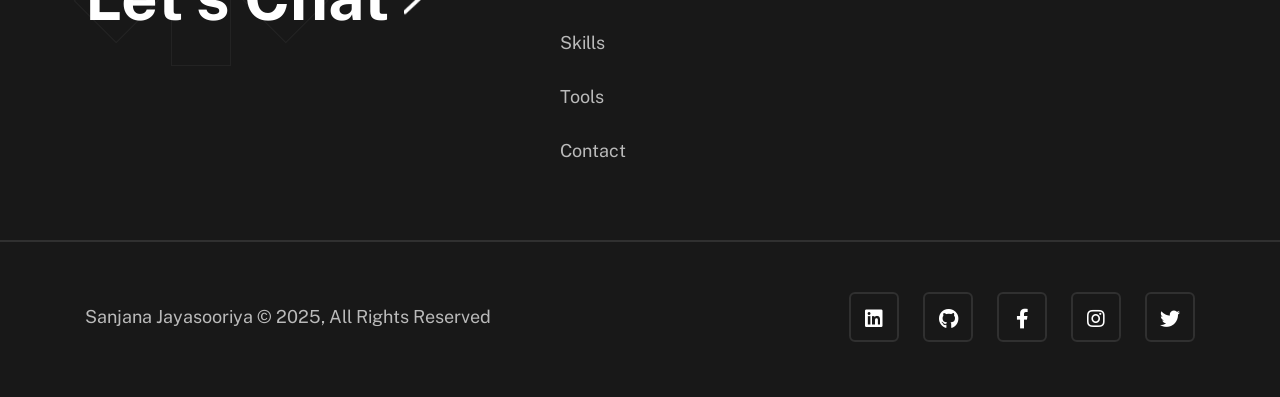
==== commit 25e05a6f: "skill section fixed" ====
--- a/index.html
+++ b/index.html
@@ -302,8 +302,7 @@
 								<div class="text-wrapper-one ps-3 ps-lg-5 ms-xxl-4 mb-30">
 									<div class="upper-title mb-25">Web Development</div>
 									<h2 class="section-title mb-20">Games Grid - Video Game Marketplace</h2>
-									<p>GAMES GRID - Your Ultimate PlayStation Game Account Hub!
-I built this platform from scratch to create a seamless and secure marketplace for gamers to buy PlayStation game accounts. It's live and ready for you to explore!</p>
+									<p>GAMES GRID - Your Ultimate PlayStation Game Account Hub! I built this platform from scratch to create a seamless and secure marketplace for gamers to buy PlayStation game accounts. It's live and ready for you to explore!</p>
 									<a class="ht-btn-two" href="project-details.html"><i
 											class="bi bi-arrow-up-right"></i></a>
 								</div>
@@ -342,7 +341,7 @@
 						</div>
 						<div class="col-lg-5">
 							<div class="skills-desc d-sm-flex justify-content-between">
-								<p class="ms-xl-5">Drama extend resource maximize content whereas ubiquitous.</p>
+								<p class="ms-xl-5">Skilled in building responsive and user-friendly websites using HTML, CSS, and JavaScript.</p>
 								<a class="ht-btn-two ms-sm-4" href="#"><i class="bi bi-arrow-up-right"></i></a>
 							</div>
 						</div>
@@ -358,7 +357,23 @@
 						</div>
 						<div class="col-lg-5">
 							<div class="skills-desc d-sm-flex justify-content-between">
-								<p class="ms-xl-5">Drama extend resource maximize content whereas ubiquitous.</p>
+								<p class="ms-xl-5">Skilled in developing engaging games using Unreal Engine 5 and Flutter Flame.</p>
+								<a class="ht-btn-two ms-sm-4" href="#"><i class="bi bi-arrow-up-right"></i></a>
+							</div>
+						</div>
+					</div>
+					<div class="row skills-wrapper align-items-center">
+						<div class="col-lg-7">
+							<div class="skills-name">
+								<div class="img-holder">
+									<img src="assets/img/gallery/img-17.png" alt="gallery">
+								</div>
+								<span class="me-md-4">03.</span> Software Development
+							</div>
+						</div>
+						<div class="col-lg-5">
+							<div class="skills-desc d-sm-flex justify-content-between">
+								<p class="ms-xl-5">Capable of building efficient software solutions using C#, Java, and C.</p>
 								<a class="ht-btn-two ms-sm-4" href="#"><i class="bi bi-arrow-up-right"></i></a>
 							</div>
 						</div>
@@ -369,12 +384,12 @@
 								<div class="img-holder">
 									<img src="assets/img/gallery/img-7.png" alt="gallery">
 								</div>
-								<span class="me-md-4">03.</span> Software Development
+								<span class="me-md-4">04.</span> Security Tools Development
 							</div>
 						</div>
 						<div class="col-lg-5">
 							<div class="skills-desc d-sm-flex justify-content-between">
-								<p class="ms-xl-5">Drama extend resource maximize content whereas ubiquitous.</p>
+								<p class="ms-xl-5">Proficient in developing security and automation tools using Python and Flask.</p>
 								<a class="ht-btn-two ms-sm-4" href="#"><i class="bi bi-arrow-up-right"></i></a>
 							</div>
 						</div>
@@ -385,28 +400,12 @@
 								<div class="img-holder">
 									<img src="assets/img/gallery/img-8.png" alt="gallery">
 								</div>
-								<span class="me-md-4">04.</span> Security Tools Development
+								<span class="me-md-4">05.</span> UI/UX Design
 							</div>
 						</div>
 						<div class="col-lg-5">
 							<div class="skills-desc d-sm-flex justify-content-between">
-								<p class="ms-xl-5">Drama extend resource maximize content whereas ubiquitous.</p>
-								<a class="ht-btn-two ms-sm-4" href="#"><i class="bi bi-arrow-up-right"></i></a>
-							</div>
-						</div>
-					</div>
-					<div class="row skills-wrapper align-items-center">
-						<div class="col-lg-7">
-							<div class="skills-name">
-								<div class="img-holder">
-									<img src="assets/img/gallery/img-8.png" alt="gallery">
-								</div>
-								<span class="me-md-4">05.</span> UI/UX Design
-							</div>
-						</div>
-						<div class="col-lg-5">
-							<div class="skills-desc d-sm-flex justify-content-between">
-								<p class="ms-xl-5">Drama extend resource maximize content whereas ubiquitous.</p>
+								<p class="ms-xl-5">Skilled in designing user-friendly interfaces and experiences using Figma and Lovable AI.</p>
 								<a class="ht-btn-two ms-sm-4" href="#"><i class="bi bi-arrow-up-right"></i></a>
 							</div>
 						</div>
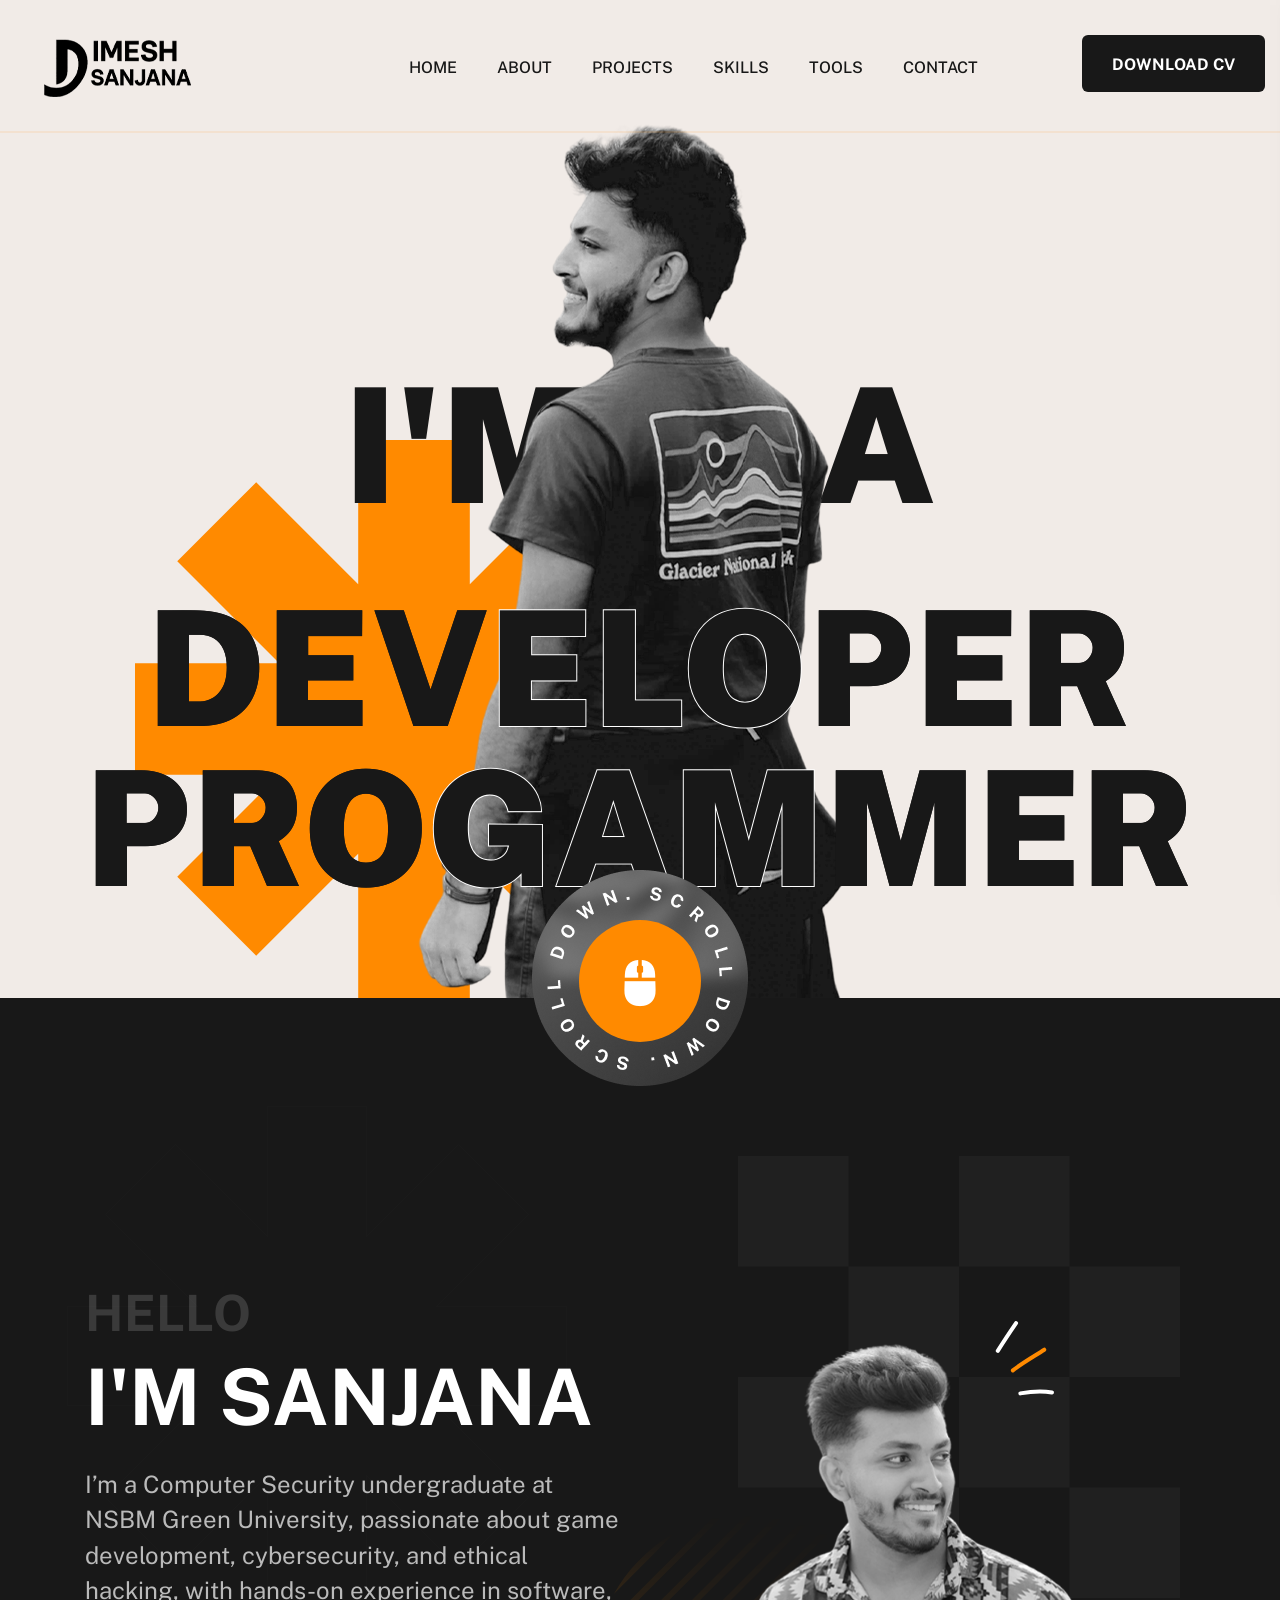
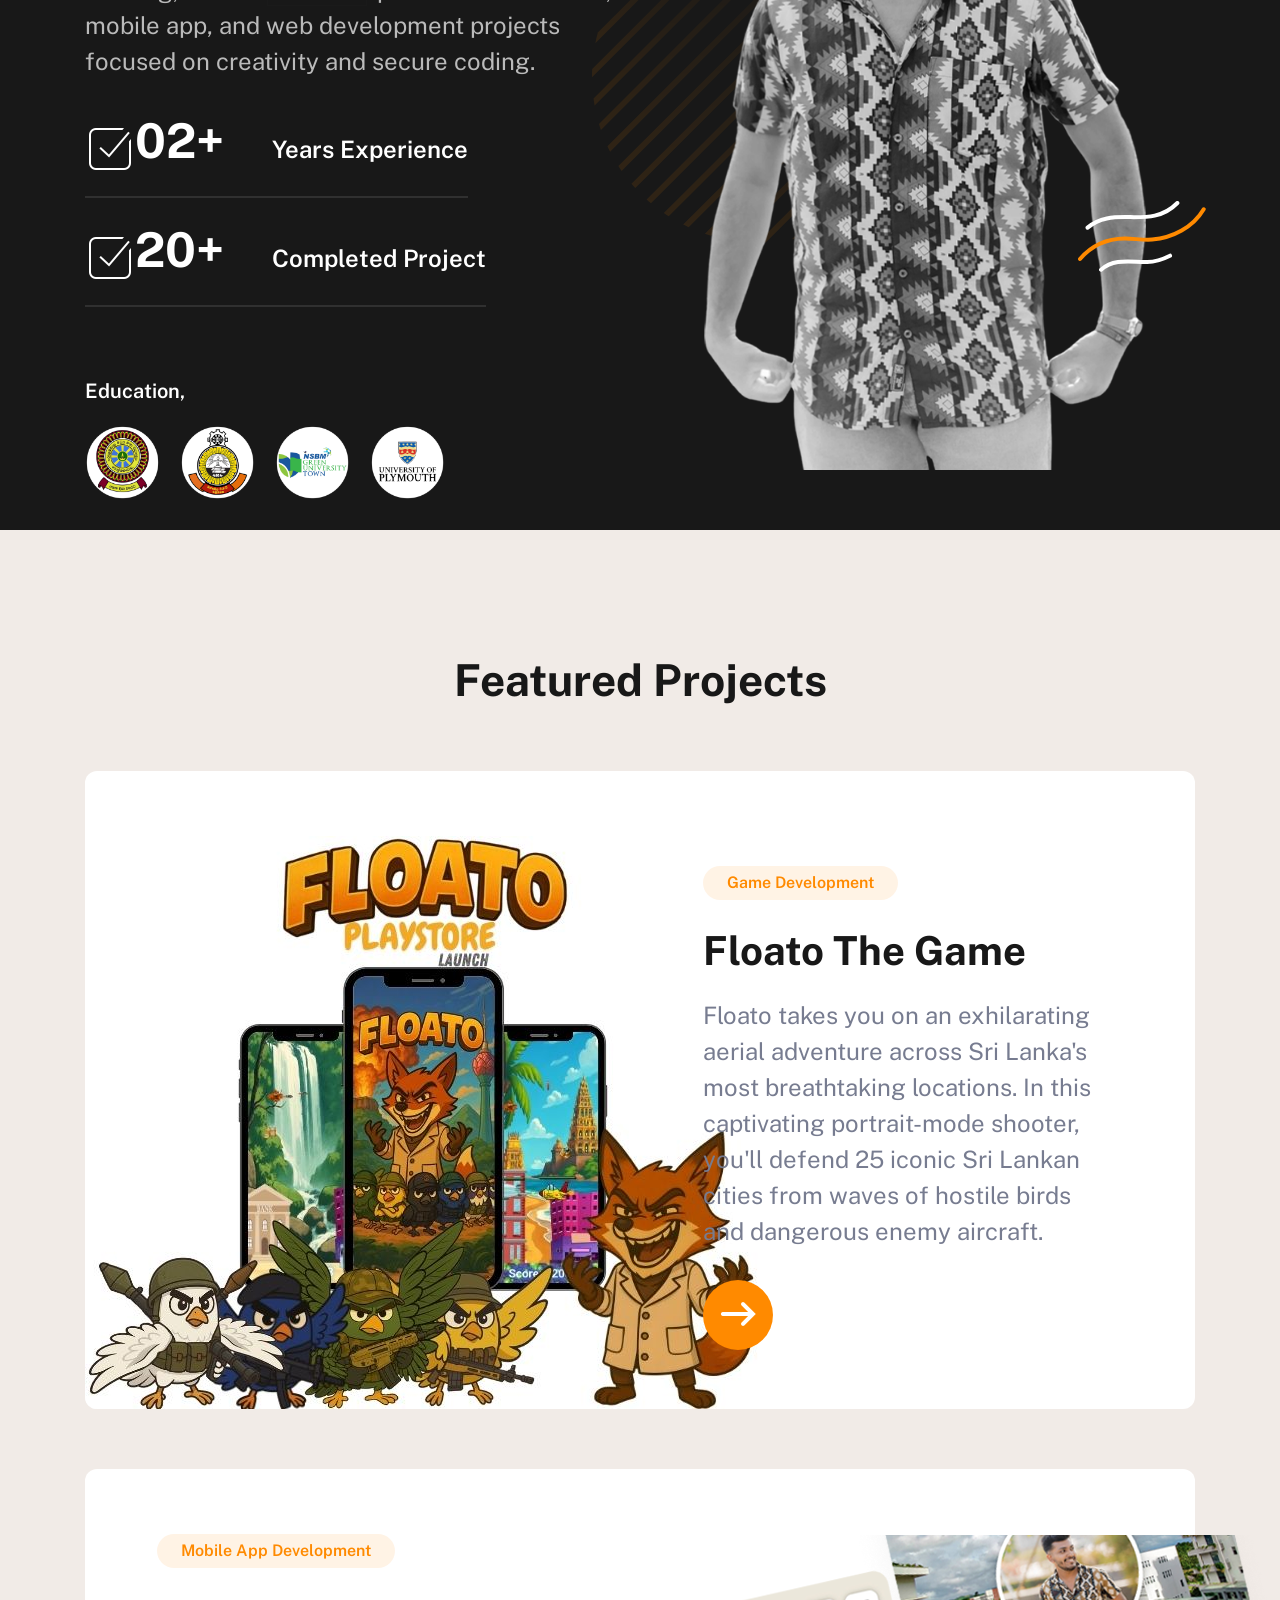
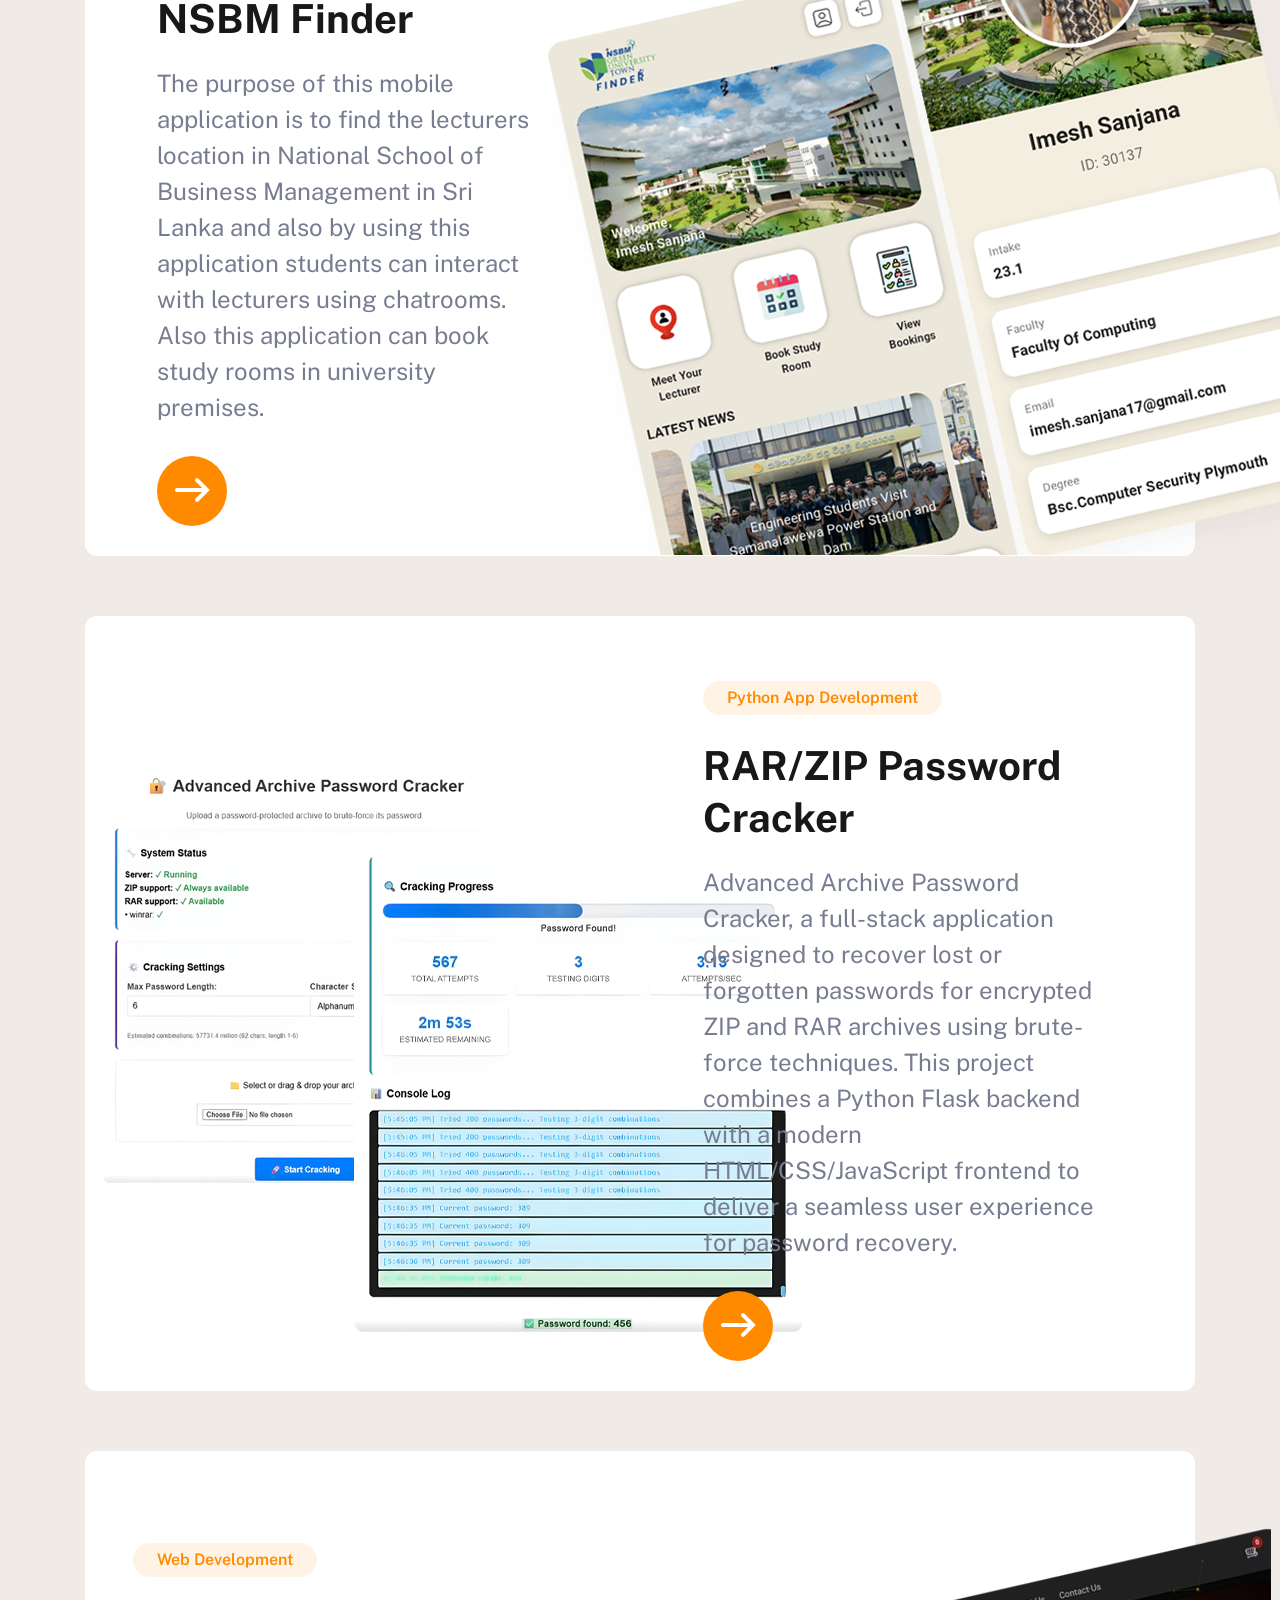
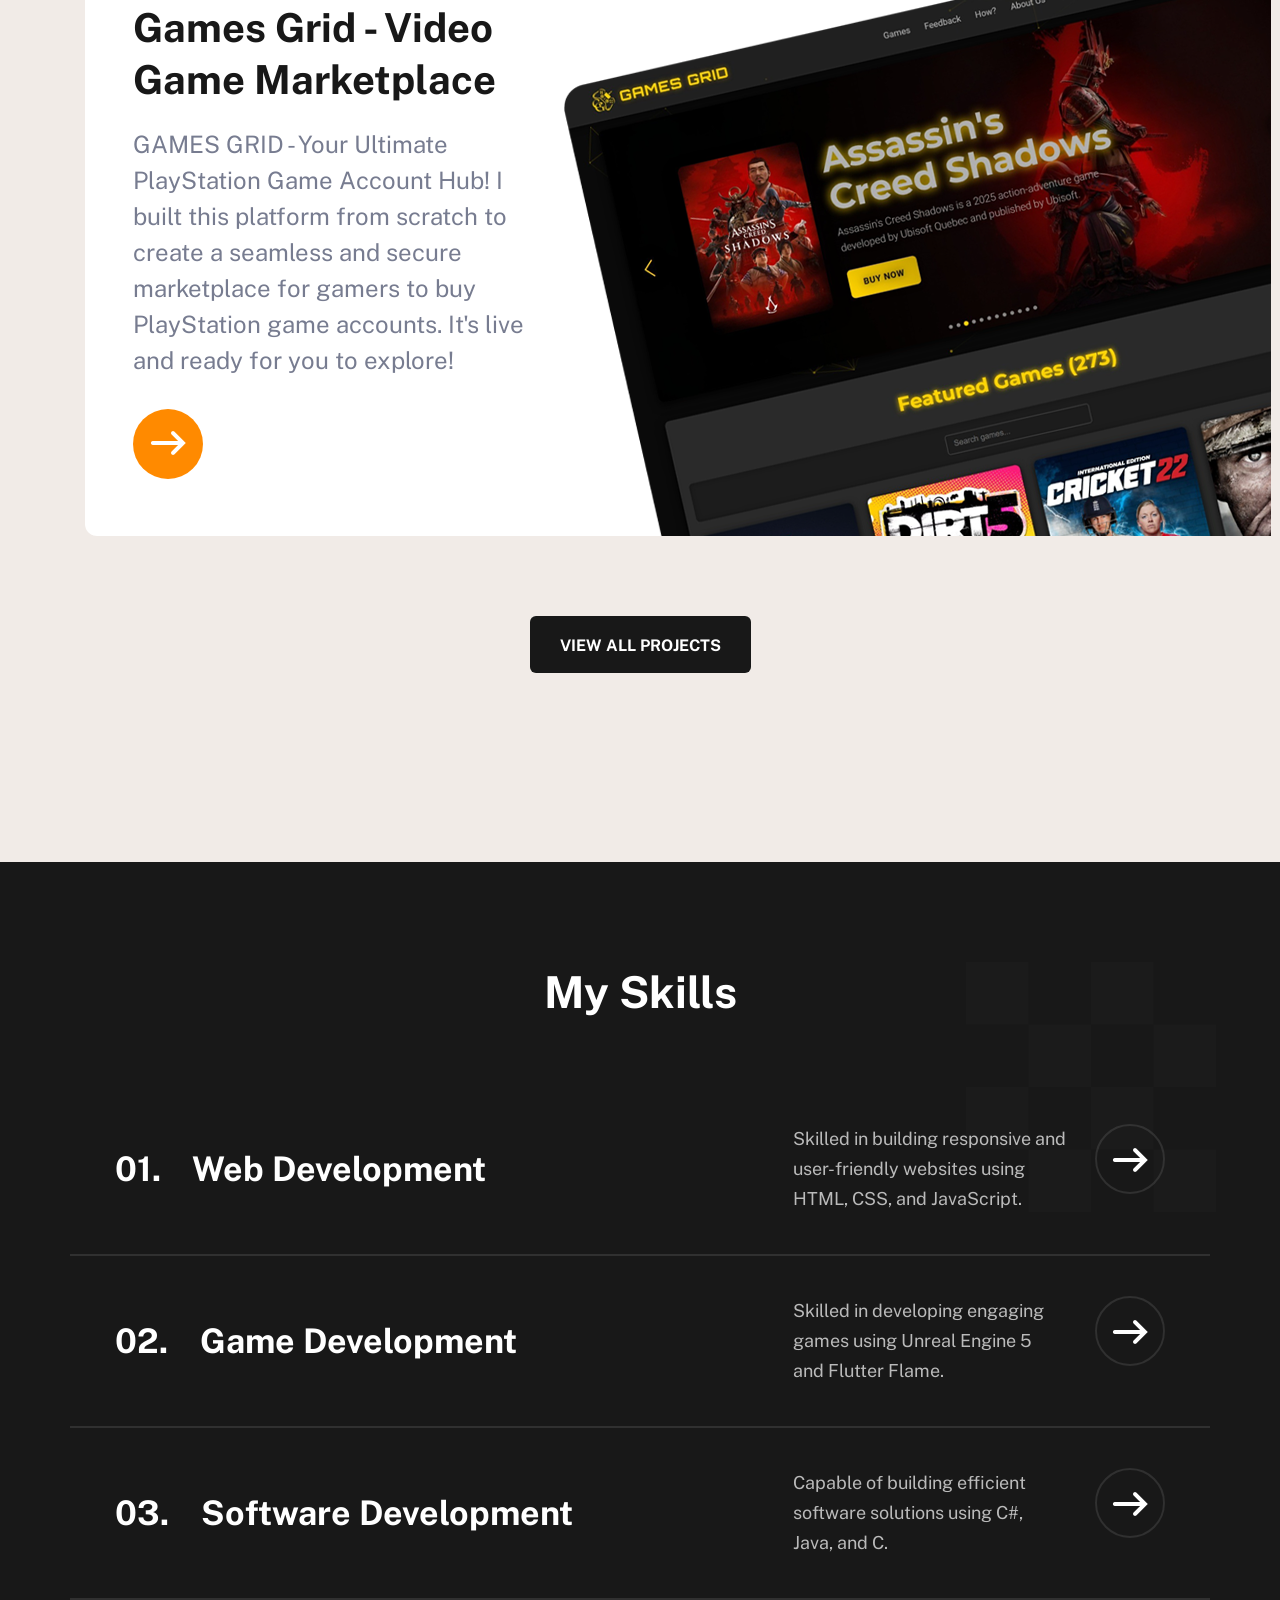
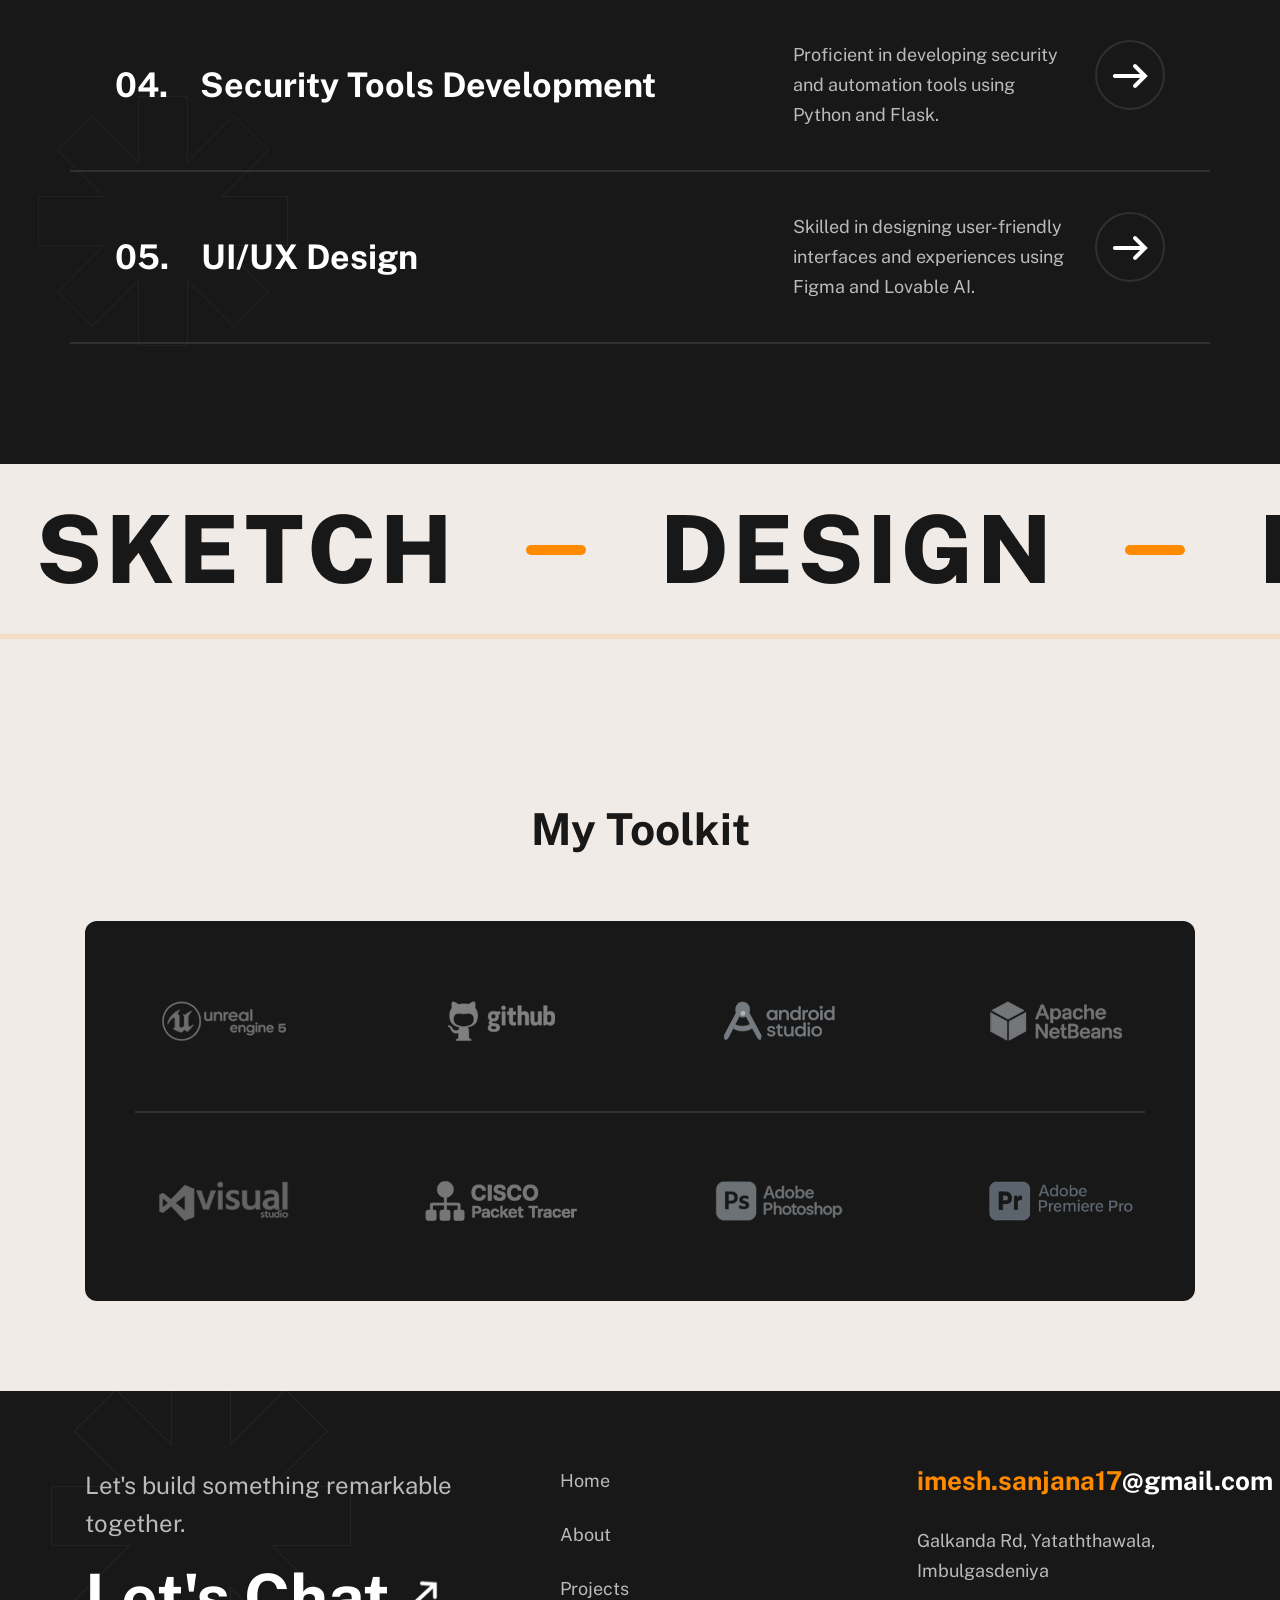
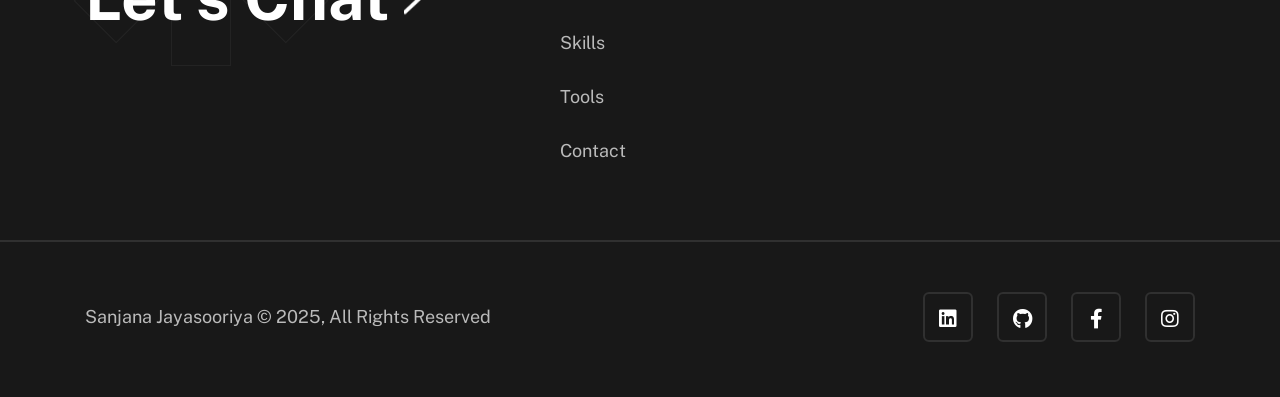
==== commit c7e27781: "footer fixed" ====
--- a/index.html
+++ b/index.html
@@ -267,7 +267,7 @@
 									<div class="upper-title mb-25">Mobile App Development</div>
 									<h2 class="section-title mb-20">NSBM Finder</h2>
 									<p>The purpose of this mobile application is to find the lecturers location in National School of Business Management in Sri Lanka and also by using this application students can interact with lecturers using chatrooms. Also this application can book study rooms in university premises.</p>
-									<a class="ht-btn-two" href="project-details.html"><i
+									<a class="ht-btn-two" href="finder.html"><i
 											class="bi bi-arrow-up-right"></i></a>
 								</div>
 							</div>
@@ -285,7 +285,7 @@
 									<div class="upper-title mb-25">Python App Development</div>
 									<h2 class="section-title mb-20">RAR/ZIP Password Cracker</h2>
 									<p>Advanced Archive Password Cracker, a full-stack application designed to recover lost or forgotten passwords for encrypted ZIP and RAR archives using brute-force techniques. This project combines a Python Flask backend with a modern HTML/CSS/JavaScript frontend to deliver a seamless user experience for password recovery.</p>
-									<a class="ht-btn-two" href="project-details.html"><i
+									<a class="ht-btn-two" href="rarcracker.html"><i
 											class="bi bi-arrow-up-right"></i></a>
 								</div>
 							</div>
@@ -303,7 +303,7 @@
 									<div class="upper-title mb-25">Web Development</div>
 									<h2 class="section-title mb-20">Games Grid - Video Game Marketplace</h2>
 									<p>GAMES GRID - Your Ultimate PlayStation Game Account Hub! I built this platform from scratch to create a seamless and secure marketplace for gamers to buy PlayStation game accounts. It's live and ready for you to explore!</p>
-									<a class="ht-btn-two" href="project-details.html"><i
+									<a class="ht-btn-two" href="gamesgrid.html"><i
 											class="bi bi-arrow-up-right"></i></a>
 								</div>
 							</div>
@@ -536,7 +536,6 @@
 								<a href="https://github.com/SanjanaJaya"><i class="fab fa-github"></i></a>
 								<a href="https://www.facebook.com/share/1DXYKeDPaT/?mibextid=wwXIfr"><i class="fab fa-facebook-f"></i></a>
 								<a href="https://www.instagram.com/sanjana_jaya?igsh=bTlzcHhkbXMybTZ3&utm_source=qr"><i class="fab fa-instagram"></i></a>
-								<a href="https://x.com/sanjanajayasoo1?s=21"><i class="fab fa-twitter"></i></a>
 							</div>
 						</div>
 					</div>
--- a/assets/css/main.css
+++ b/assets/css/main.css
@@ -6465,3 +6465,7 @@
   background-size: contain;
   font-size: 0;         /* hide original icon */
 }
+
+video {
+    border-radius: 80px;
+}
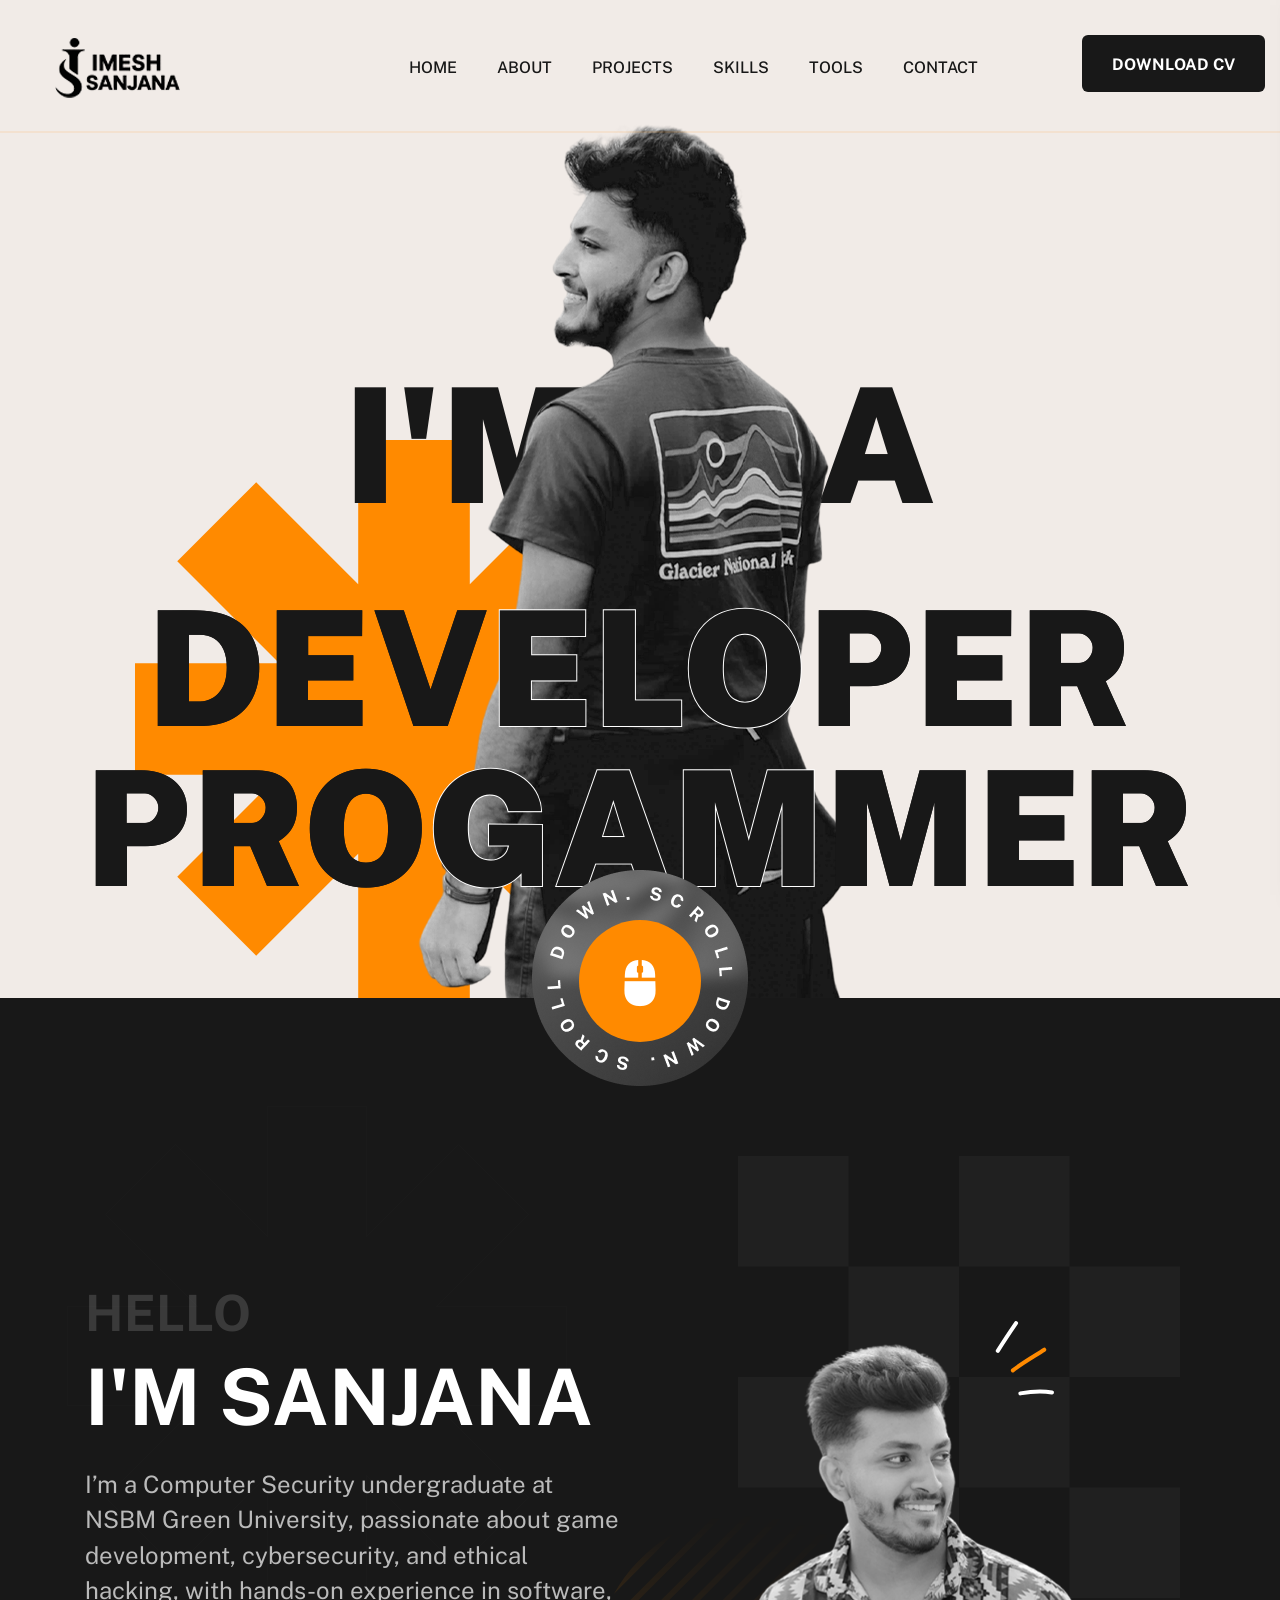
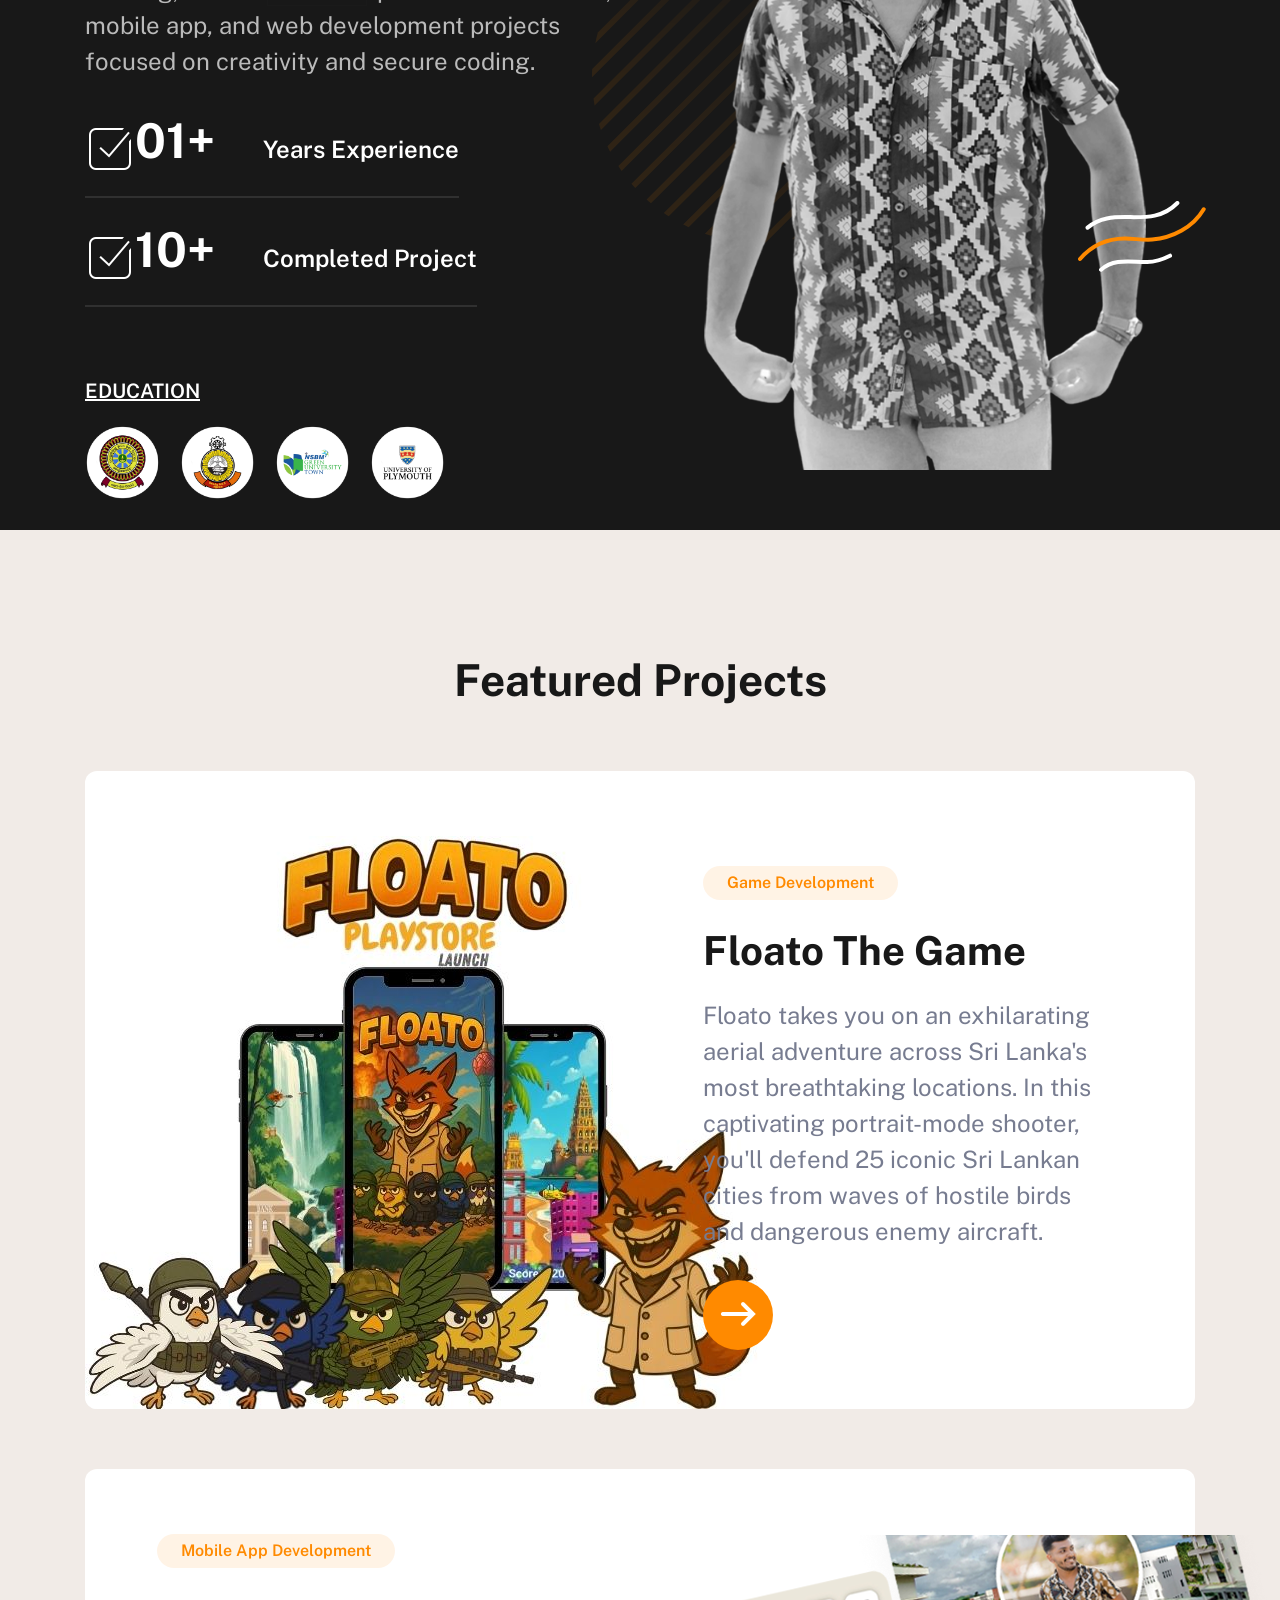
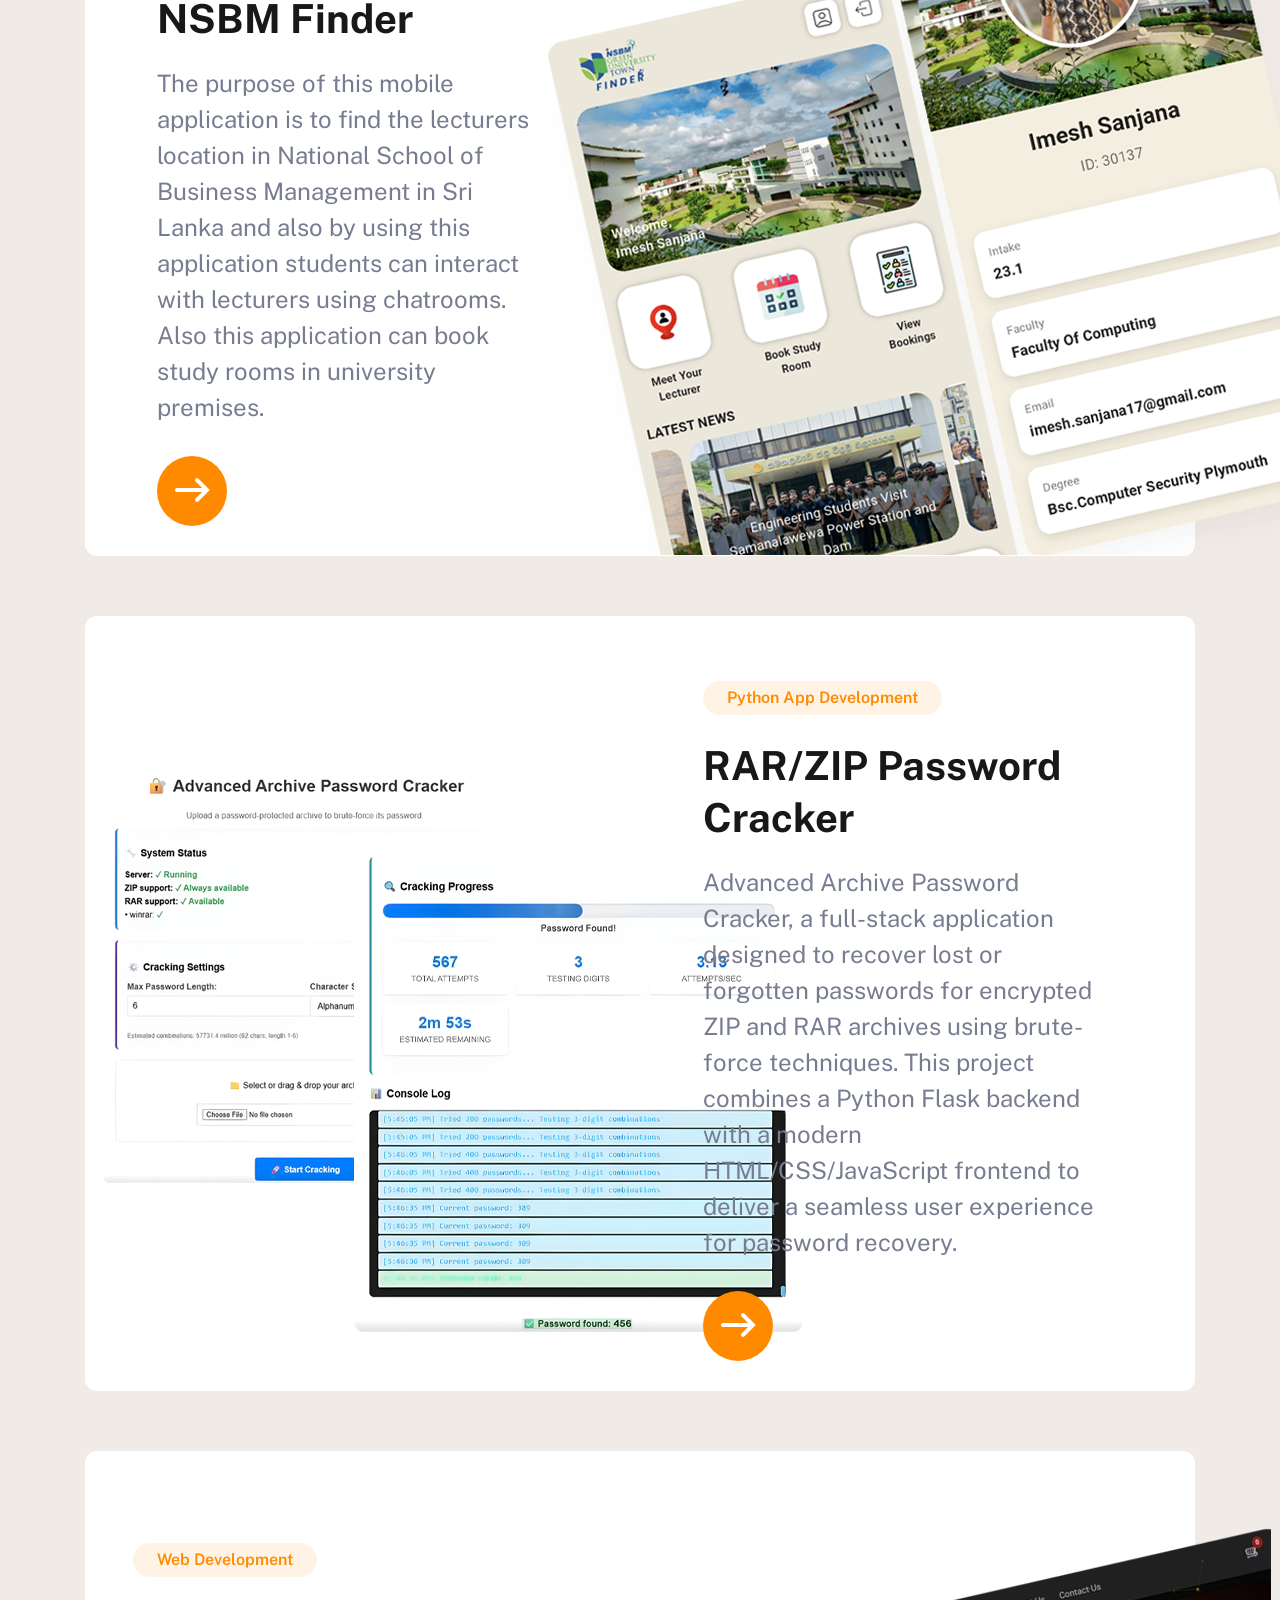
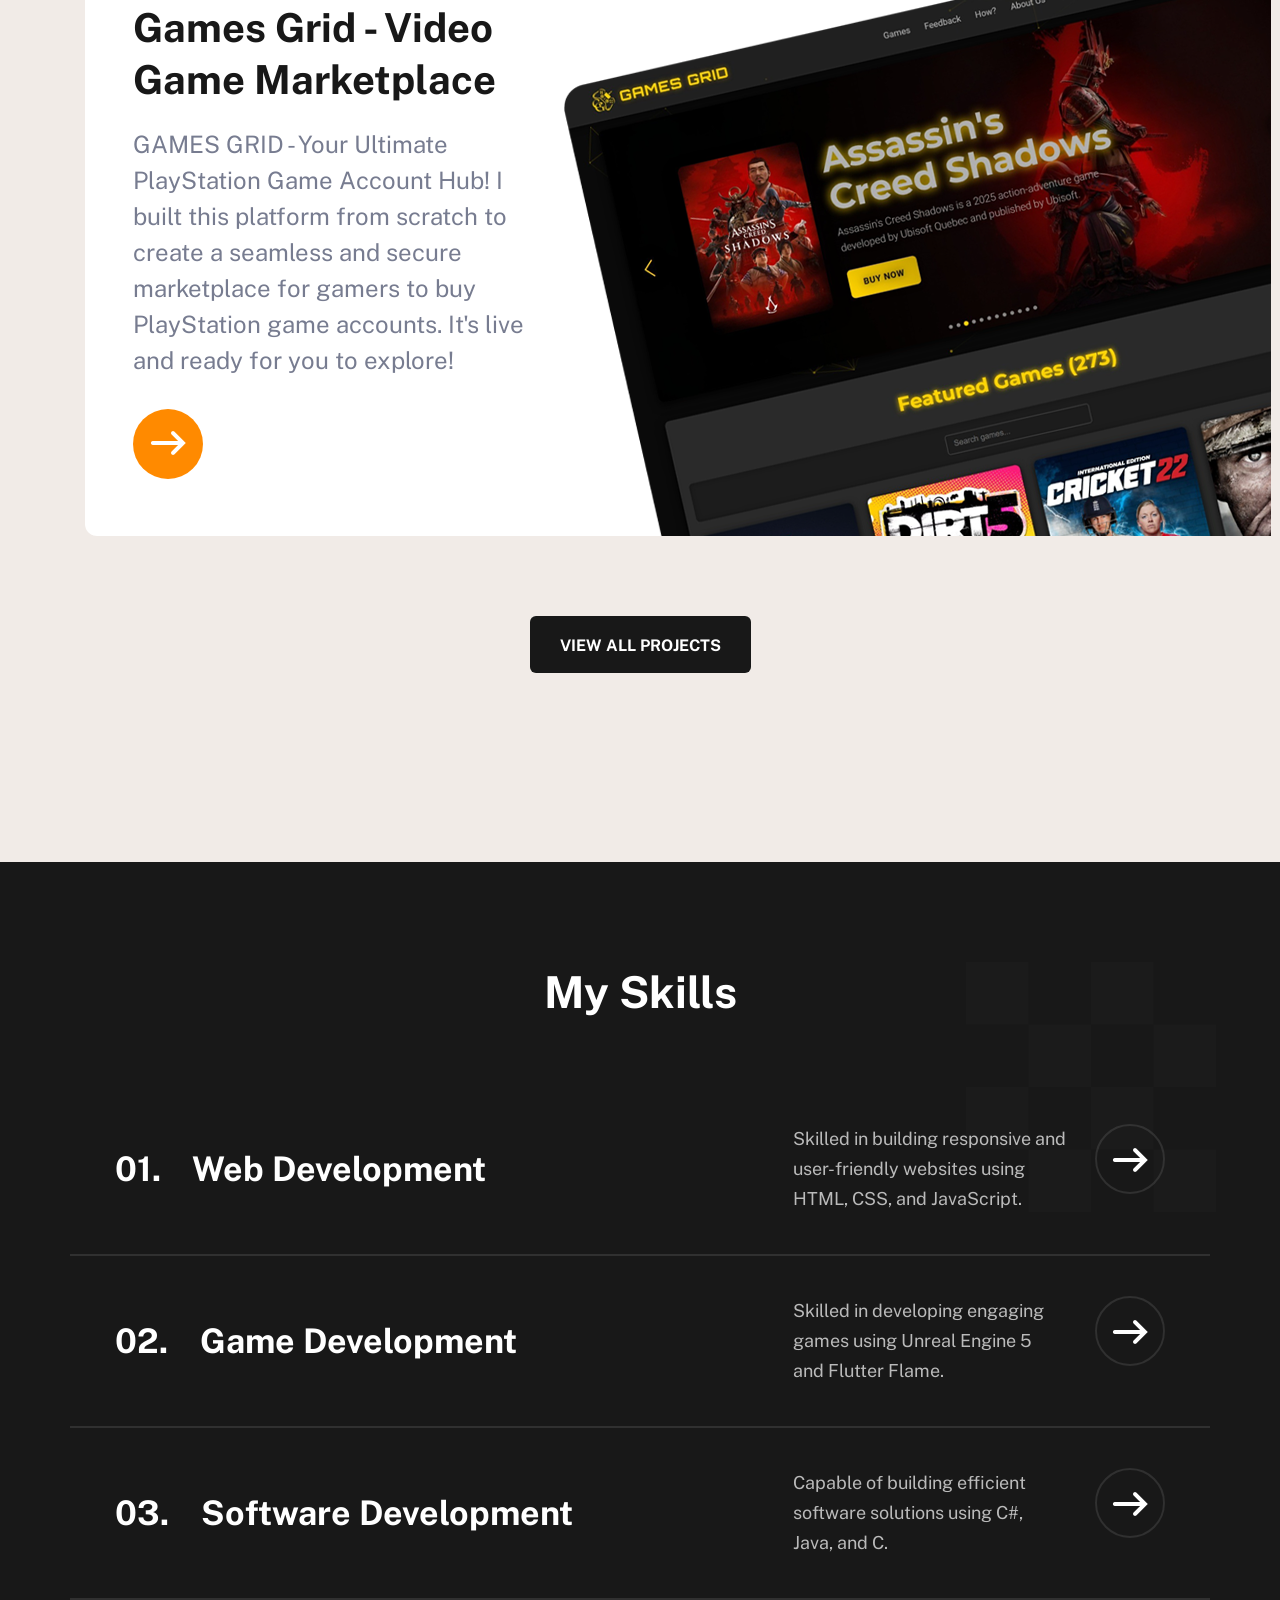
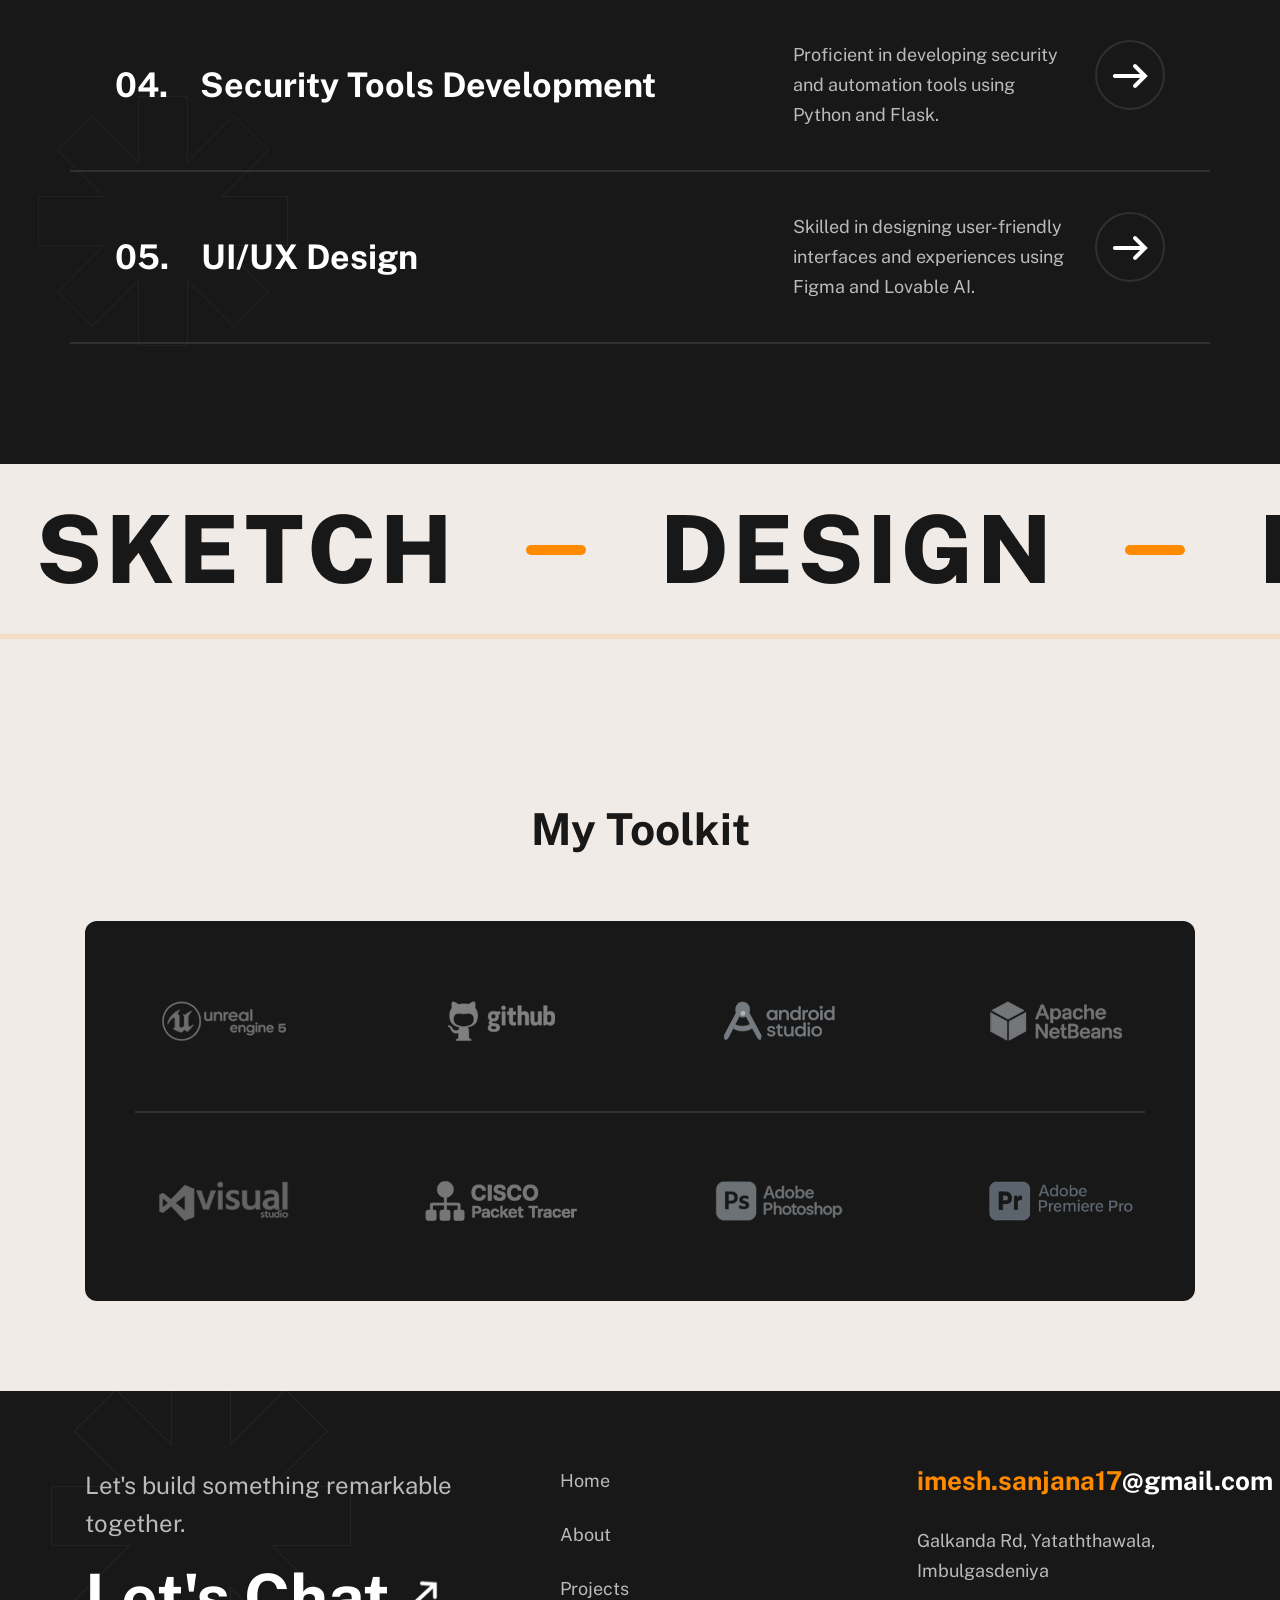
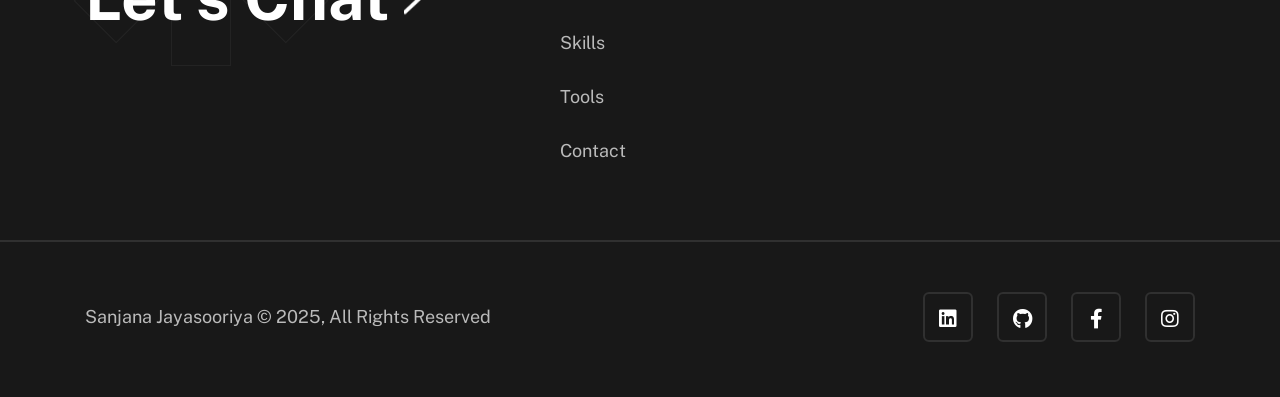
==== commit 78d7de04: "new deorations" ====
--- a/index.html
+++ b/index.html
@@ -210,11 +210,11 @@
                     <h2 class="name-title mb-15">I'm Sanjana</h2>
                     <p>I’m a Computer Security undergraduate at NSBM Green University, passionate about game development, cybersecurity, and ethical hacking, with hands-on experience in software, mobile app, and web development projects focused on creativity and secure coding.</p>
                     <ul class="text-list">
-                        <li><span>02+</span> Years Experience</li>
-                        <li><span>20+</span> Completed Project</li>
+                        <li><span>01+</span> Years Experience</li>
+                        <li><span>10+</span> Completed Project</li>
                     </ul>
                     <div class="college-logos">
-                        <h4 class="logo-title">Education,</h4>
+                        <h4 class="logo-title">EDUCATION</h4>
                         <div class="logo-grid">
                             <img src="assets/img/logo/central.png" alt="College Logo 1">
                             <img src="assets/img/logo/pinnawala.png" alt="College Logo 2">
--- a/assets/css/main.css
+++ b/assets/css/main.css
@@ -6455,6 +6455,7 @@
 
 .logo-title {
   color: white !important;
+  text-decoration: underline;
 }
 
 .bi-arrow-up-rights {
